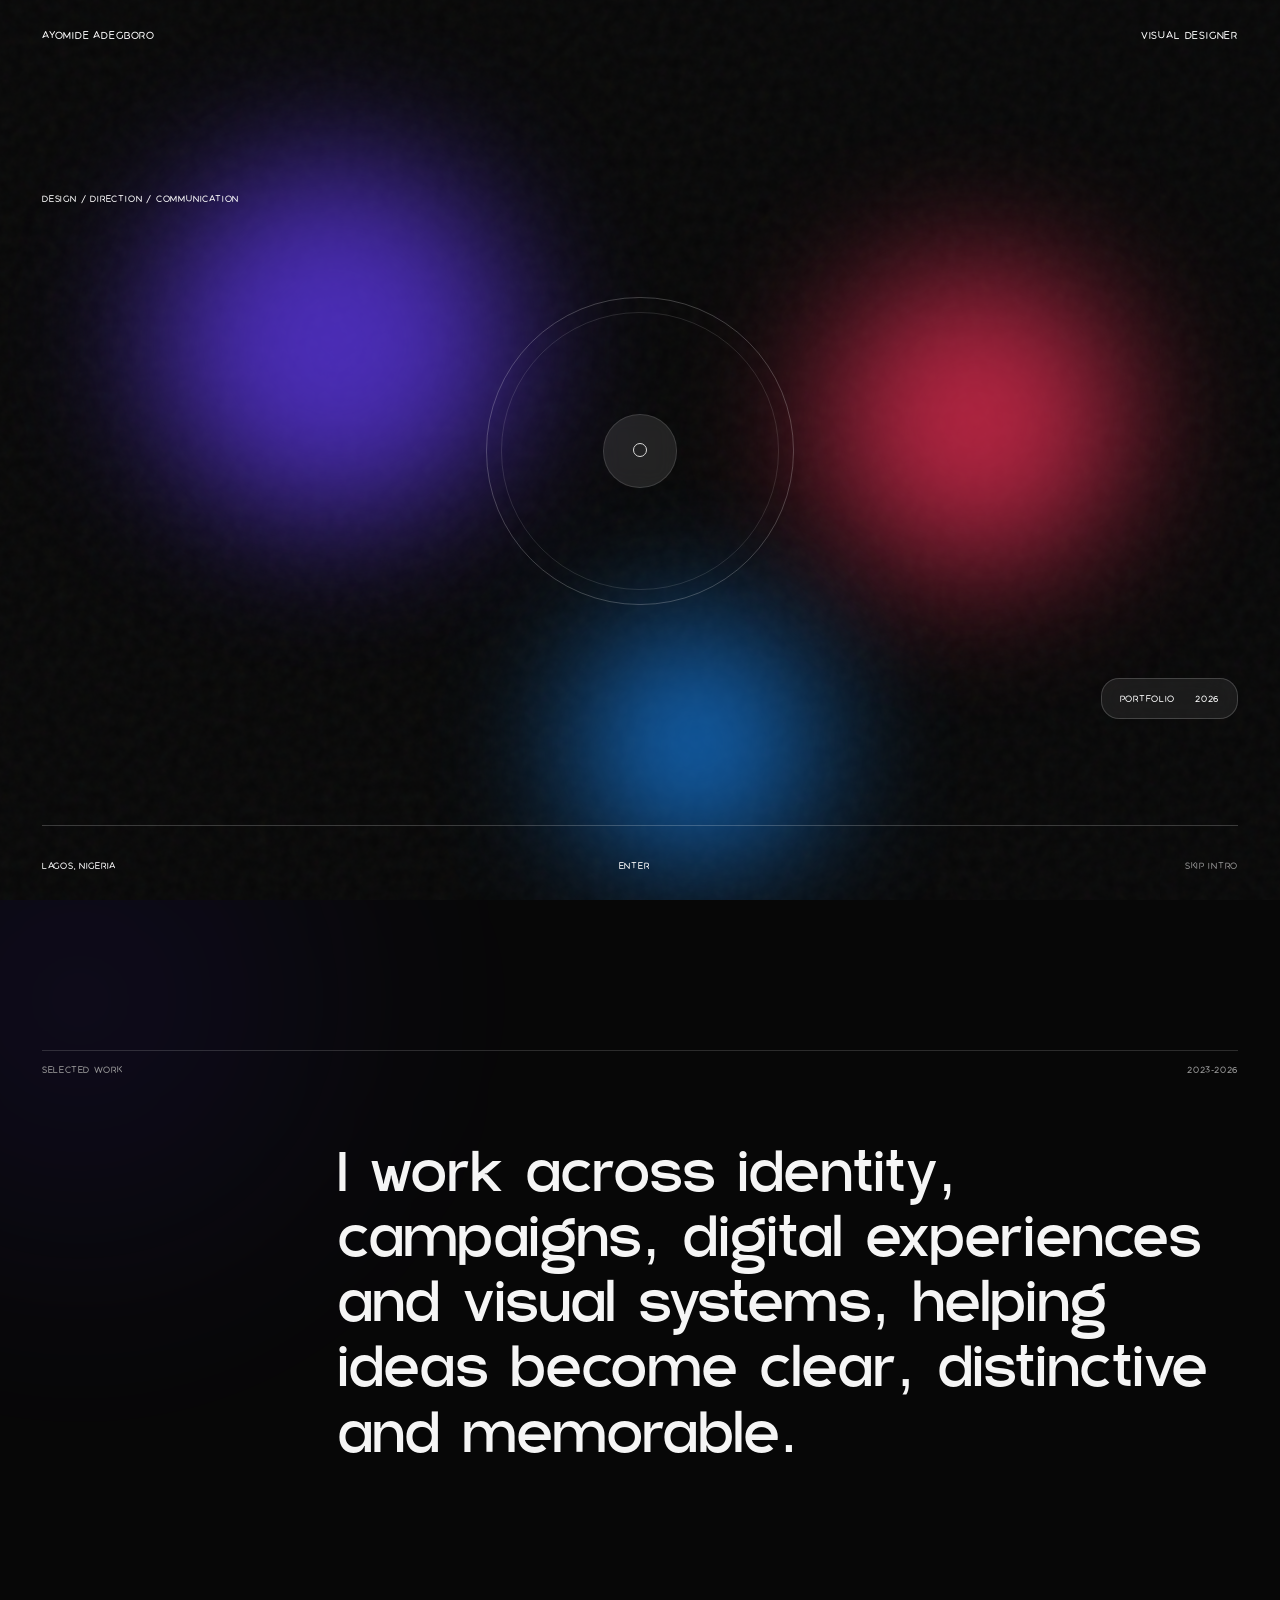
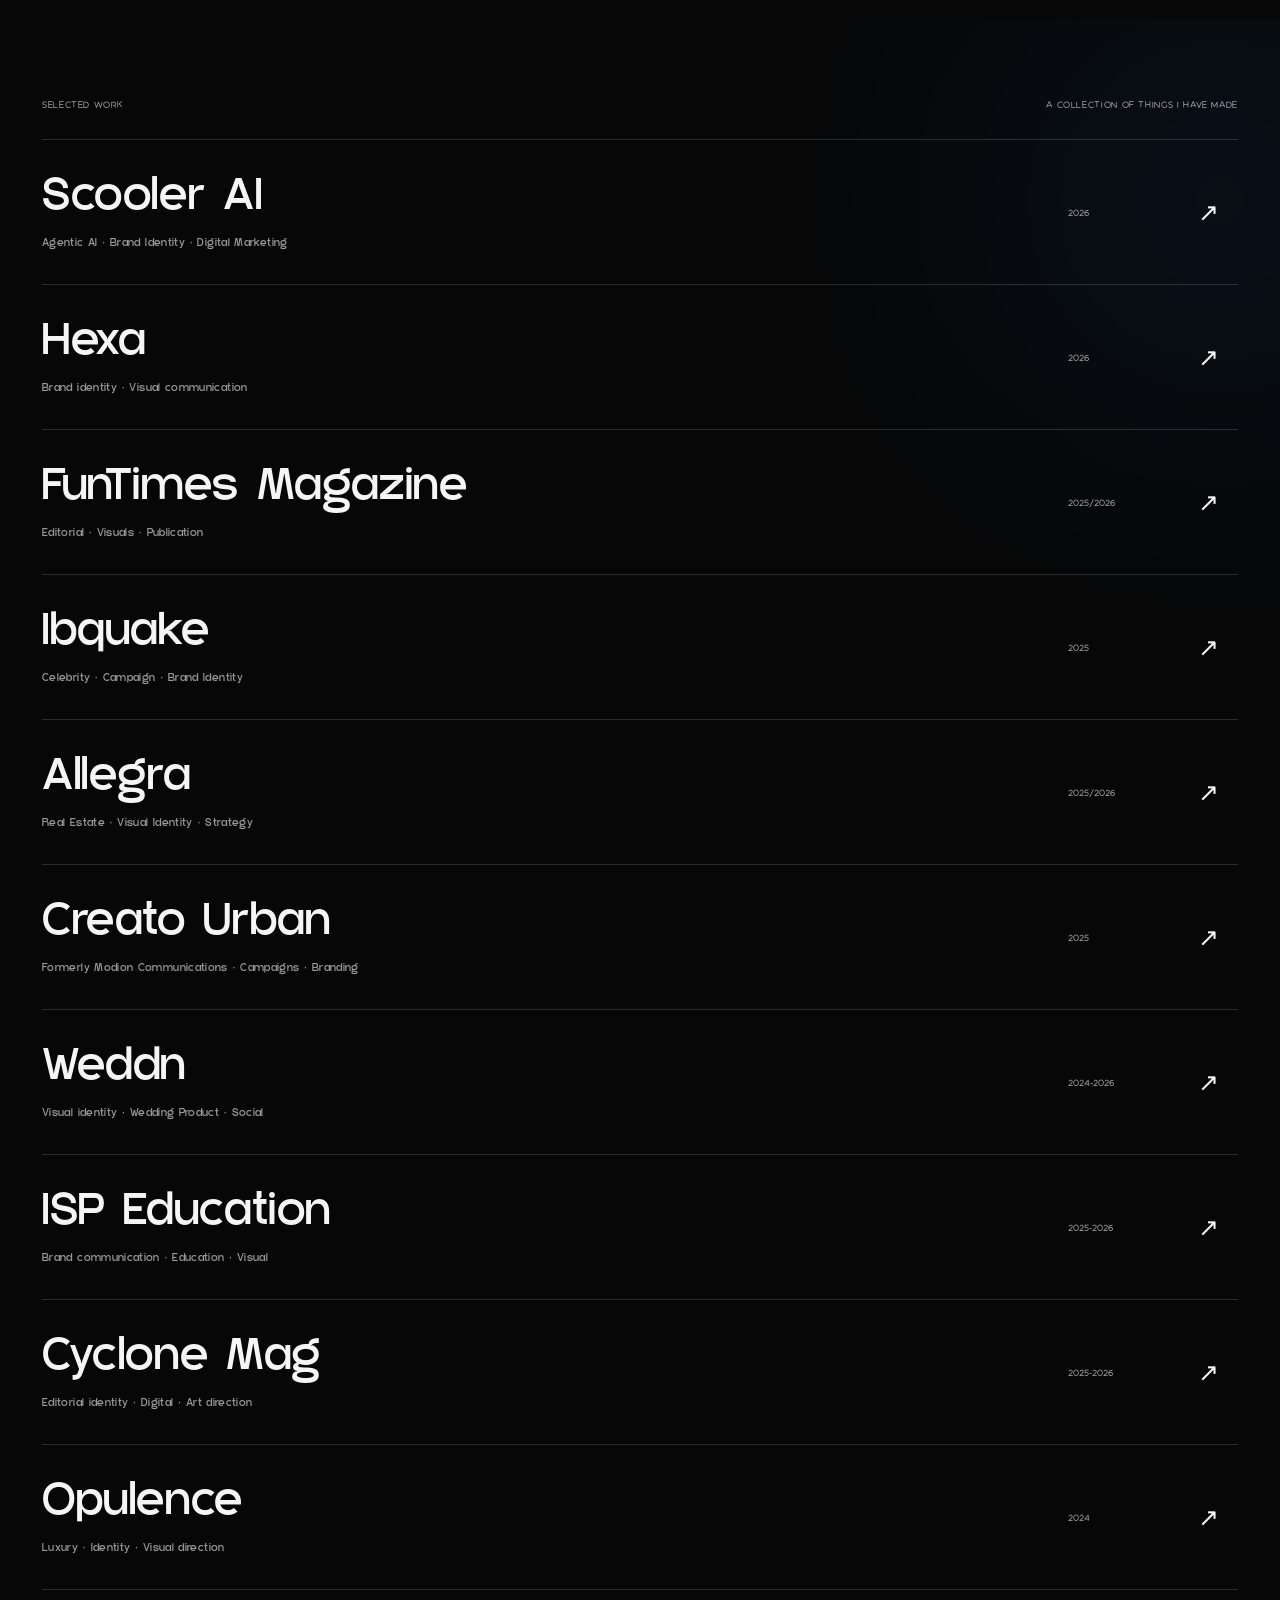
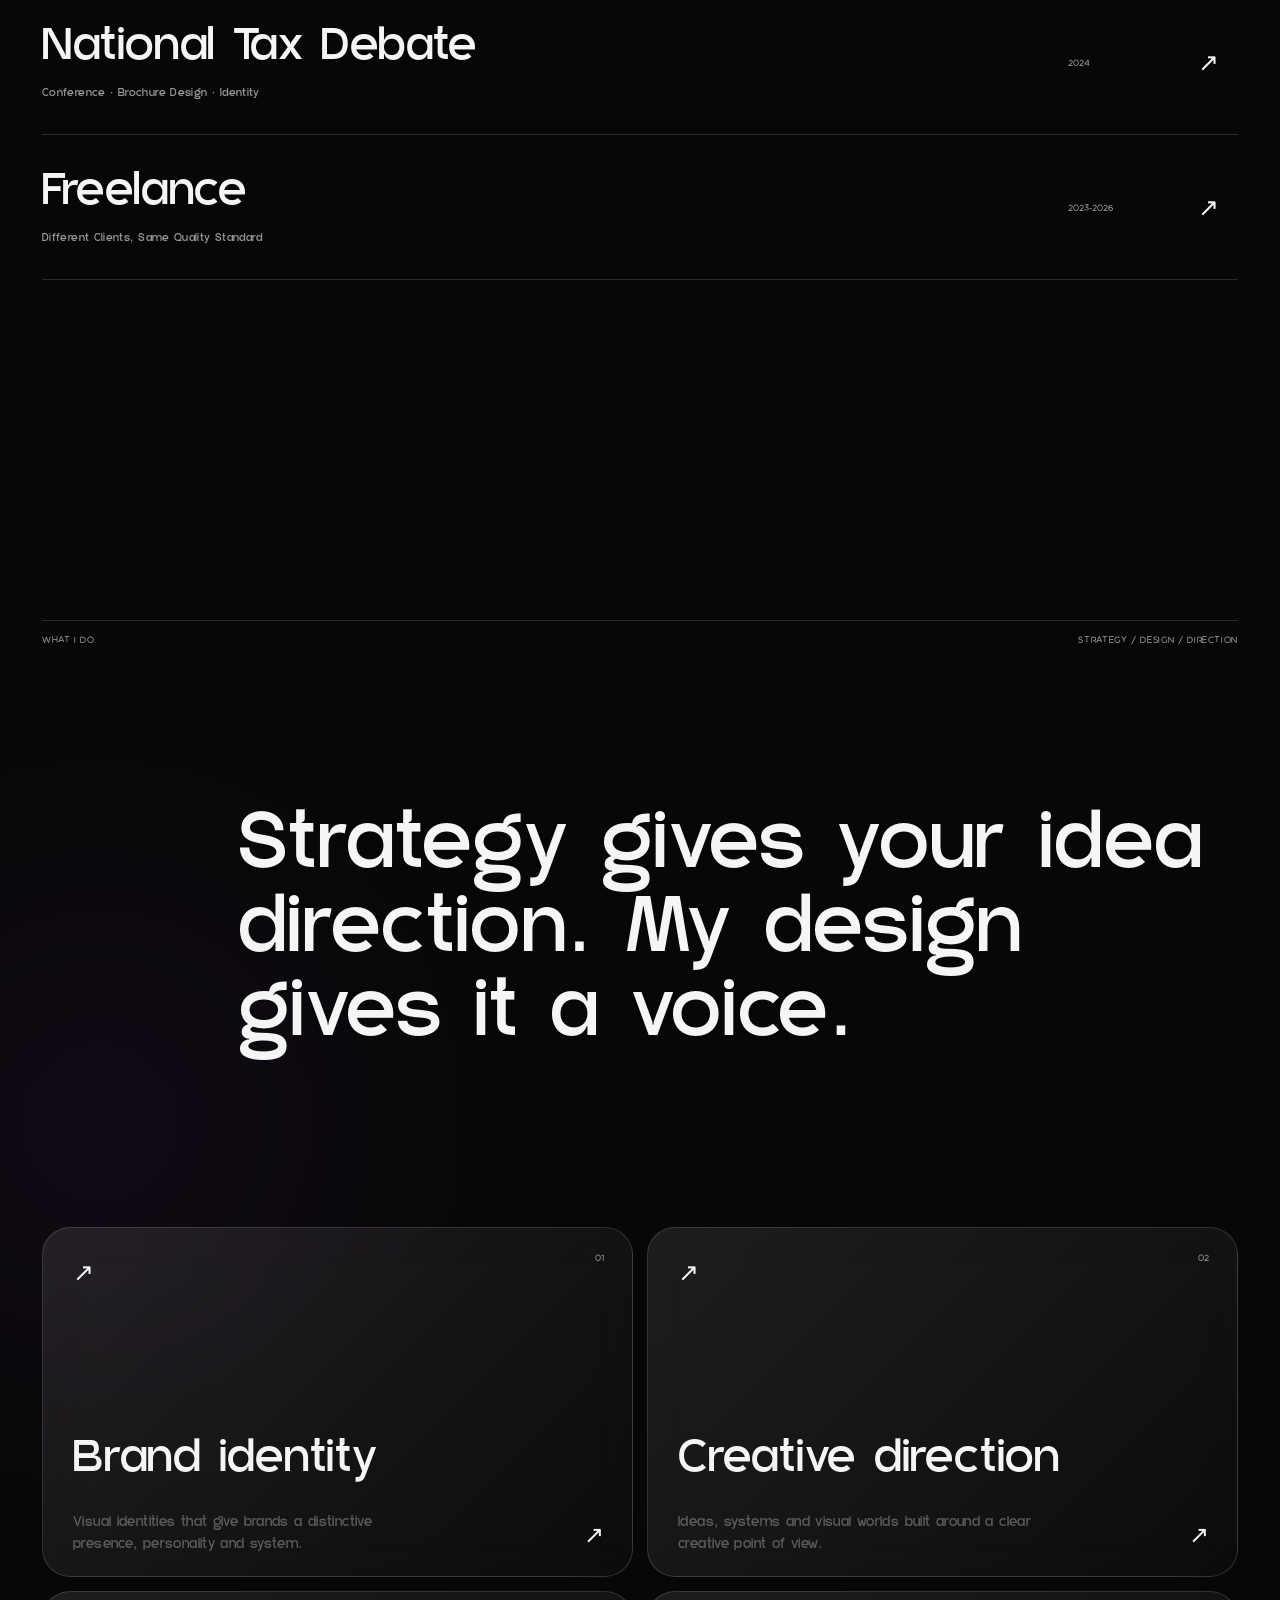
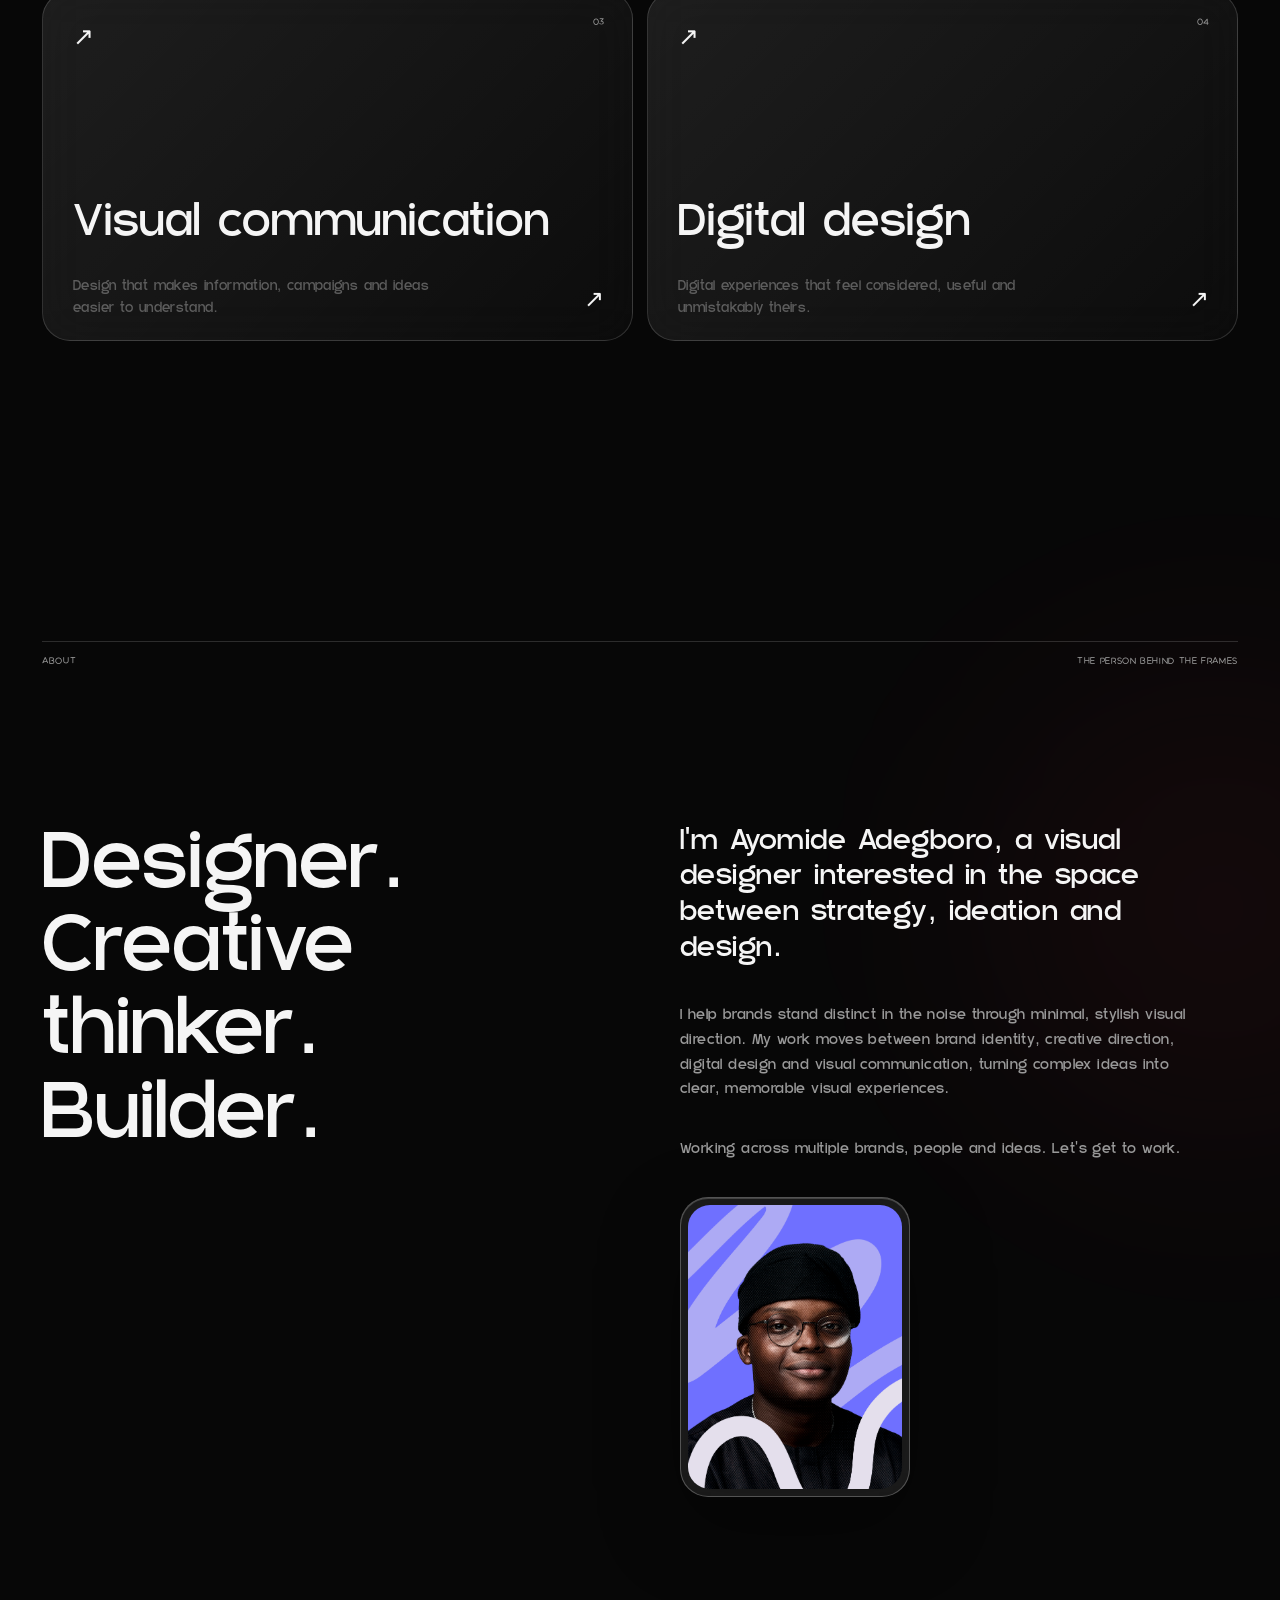
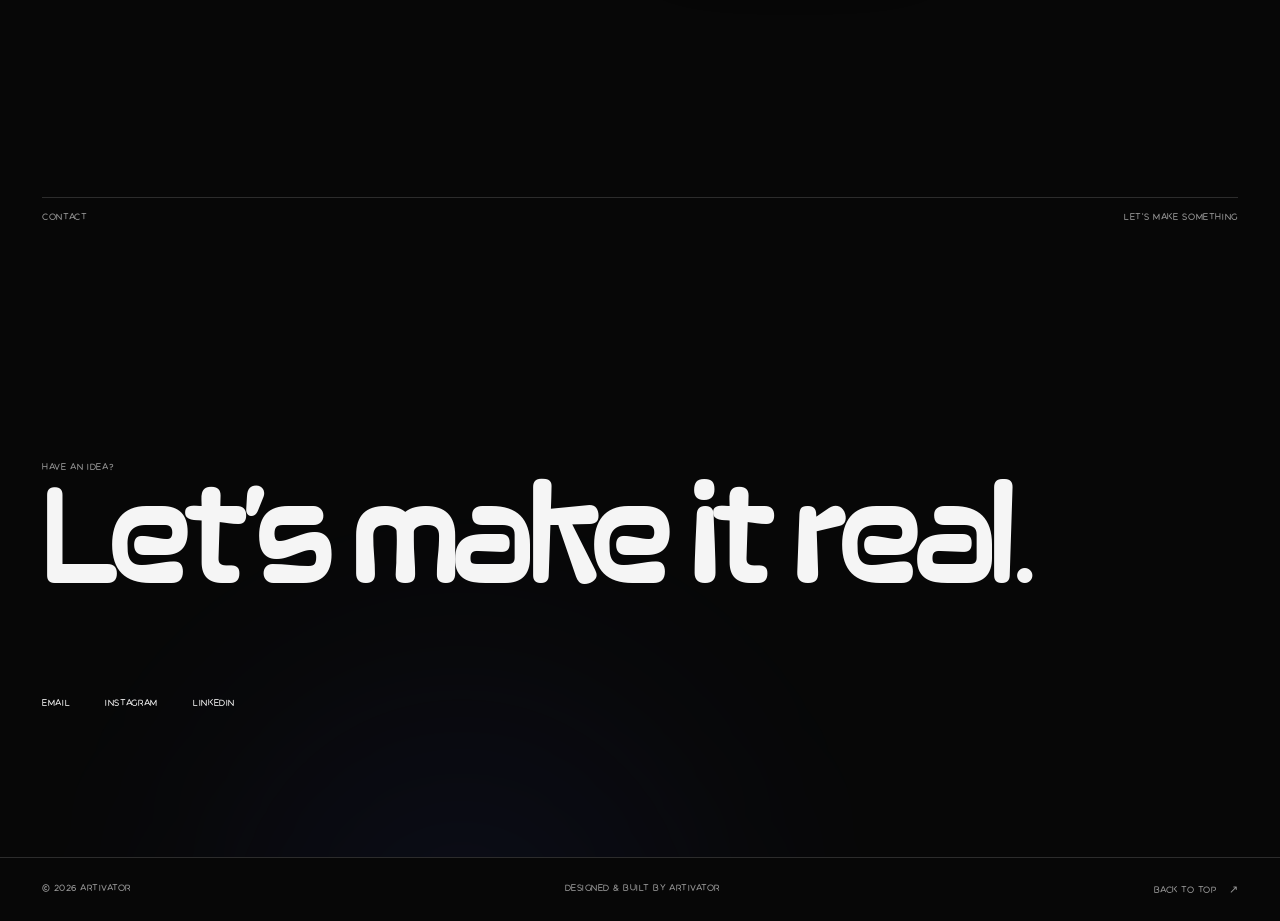
==== index.html @ 09dfe4c3 "Update index.html" ====
<!DOCTYPE html>
<html lang="en">
<head>
  <meta charset="UTF-8">
  <meta name="viewport" content="width=device-width, initial-scale=1.0">

  <meta
    name="description"
    content="Ayomide Adegboro is a visual designer working across brand identity, creative direction and visual communication."
  >

  <title>Ayomide Adegboro | Visual Designer</title>

  <link rel="preload" href="Rugis.ttf?v=9" as="font" type="font/ttf" crossorigin>
  <link rel="preload" href="Aquatico-Regular.otf?v=3" as="font" type="font/otf" crossorigin>
  <link rel="preload" href="Quera.otf?v=2" as="font" type="font/otf" crossorigin>

  <link rel="stylesheet" href="style.css?v=11">
</head>

<body class="intro-active">

  <!-- INTRO -->

  <div class="intro" id="intro">

    <div class="intro-noise"></div>

    <div class="intro-orb orb-one"></div>
    <div class="intro-orb orb-two"></div>
    <div class="intro-orb orb-three"></div>

    <div class="intro-top">
      <span>AYOMIDE ADEGBORO</span>
      <span>VISUAL DESIGNER</span>
    </div>

    <div class="intro-stage">

      <div class="intro-kicker">
        <span>DESIGN / DIRECTION / COMMUNICATION</span>
      </div>

      <div class="intro-statement statement-one">
        <span>Ideas</span>
      </div>

      <div class="intro-statement statement-two">
        <span>become</span>
      </div>

      <div class="intro-statement statement-three">
        <span>visual.</span>
      </div>

      <div class="intro-ring"></div>

      <div class="intro-glass">
        <span>PORTFOLIO</span>
        <span>2026</span>
      </div>

    </div>

    <div class="intro-bottom">

      <div class="intro-location">
        LAGOS, NIGERIA
      </div>

      <button class="intro-enter" id="enterPortfolio">
        <span>Enter</span>
        <span class="css-arrow css-arrow-diagonal"></span>
      </button>

      <button class="intro-skip" id="skipIntro">
        Skip intro
      </button>

    </div>

    <div class="intro-progress"></div>

  </div>


  <!-- CURSOR -->

  <div class="cursor">
    <span>VIEW</span>
  </div>


  <!-- SCROLL PROGRESS -->

  <div class="scroll-progress"></div>


  <!-- HEADER -->

  <header class="site-header">

    <a href="#top" class="brand">

      <span class="portrait-frame">

        <img
          src="portrait.png?v=9"
          alt="Ayomide Adegboro"
          onerror="this.style.display='none'; this.parentElement.classList.add('portrait-fallback');"
        >

        <span class="portrait-initials">AA</span>

      </span>

      <span class="brand-name">
        Ayomide Adegboro
      </span>

    </a>


    <nav class="main-nav">

      <a href="#work" data-section="work">
        Work
      </a>

      <a href="#about" data-section="about">
        About
      </a>

      <a href="#contact" data-section="contact">
        Connect
      </a>

    </nav>


    <button
      class="theme-toggle"
      aria-label="Toggle colour mode"
      type="button"
    >
      <span class="theme-icon">◌</span>
    </button>

  </header>


  <main id="top">


    <!-- HERO -->

    <section class="hero">

      <div class="hero-image"></div>

      <div class="hero-colour"></div>

      <div class="hero-overlay"></div>

      <div class="hero-glass glass-pill">
        <span>VISUAL DESIGNER</span>
        <span>NIGERIA</span>
      </div>


      <div class="hero-content">

        <div class="hero-title">

          <span class="outline-text">
            Hi, I'm Artivator
          </span>

          <span class="solid-text">
            Hi, I'm Artivator
          </span>

        </div>


        <div class="hero-bottom">

          <p class="hero-description">
            I design brands, their experiences and the visual worlds they inhabit.
          </p>

          <a href="#work" class="scroll-link">

            <span>
              Scroll to explore
            </span>

            <span class="scroll-arrow"></span>

          </a>

        </div>

      </div>


      <div class="hero-corner">
        <span>SELECTED WORK</span>
        <span>2023-2026</span>
      </div>

    </section>


    <!-- INTRODUCTION -->

    <section class="intro-section">

      <div class="section-label">

        <span>
          Selected work
        </span>

        <span>
          2023-2026
        </span>

      </div>


      <div class="intro-copy reveal">

        <p>
          I work across identity, campaigns, digital experiences and visual systems,
          helping ideas become clear, distinctive and memorable.
        </p>

      </div>

    </section>


    <!-- WORK -->

    <section class="work-section" id="work">

      <div class="work-heading reveal">

        <span>
          Selected work
        </span>

        <span>
          A collection of things I have made
        </span>

      </div>


      <div class="projects">


        <a href="#" class="project reveal" data-project="scooler">

          <div class="project-main">
            <h2>Scooler AI</h2>

            <p>
              Agentic AI · Brand Identity · Digital Marketing
            </p>
          </div>

          <div class="project-year">
            2026
          </div>

          <div class="project-arrow" aria-hidden="true"></div>

          <div class="project-preview">
            <div class="preview-inner">
              <span>Scooler</span>
              <small>AI · Education</small>
            </div>
          </div>

        </a>


        <a href="#" class="project reveal" data-project="hexa">

          <div class="project-main">
            <h2>Hexa</h2>

            <p>
              Brand identity · Visual communication
            </p>
          </div>

          <div class="project-year">
            2026
          </div>

          <div class="project-arrow" aria-hidden="true"></div>

          <div class="project-preview">
            <div class="preview-inner">
              <span>Hexa</span>
              <small>Identity system</small>
            </div>
          </div>

        </a>


        <a href="#" class="project reveal" data-project="funtimes">

          <div class="project-main">
            <h2>FunTimes Magazine</h2>

            <p>
              Editorial · Visuals · Publication
            </p>
          </div>

          <div class="project-year">
            2025/2026
          </div>

          <div class="project-arrow" aria-hidden="true"></div>

          <div class="project-preview">
            <div class="preview-inner">
              <span>FunTimes</span>
              <small>Editorial</small>
            </div>
          </div>

        </a>


        <a href="#" class="project reveal" data-project="ibquake">

          <div class="project-main">
            <h2>Ibquake</h2>

            <p>
              Celebrity · Campaign · Brand Identity
            </p>
          </div>

          <div class="project-year">
            2025
          </div>

          <div class="project-arrow" aria-hidden="true"></div>

          <div class="project-preview">
            <div class="preview-inner">
              <span>Ibquake</span>
              <small>Campaign</small>
            </div>
          </div>

        </a>


        <a href="#" class="project reveal" data-project="allegra">

          <div class="project-main">
            <h2>Allegra</h2>

            <p>
              Real Estate · Visual Identity · Strategy
            </p>
          </div>

          <div class="project-year">
            2025/2026
          </div>

          <div class="project-arrow" aria-hidden="true"></div>

          <div class="project-preview">
            <div class="preview-inner">
              <span>Allegra</span>
              <small>REAL ESTATE</small>
            </div>
          </div>

        </a>


        <a href="#" class="project reveal" data-project="modion">

          <div class="project-main">
            <h2>Creato Urban</h2>

            <p>
              Formerly Modion Communications · Campaigns · Branding
            </p>
          </div>

          <div class="project-year">
            2025
          </div>

          <div class="project-arrow" aria-hidden="true"></div>

          <div class="project-preview">
            <div class="preview-inner">
              <span>Creato</span>
              <small>Urban (Formerly Modion Communications)</small>
            </div>
          </div>

        </a>


        <a href="#" class="project reveal" data-project="weddn">

          <div class="project-main">
            <h2>Weddn</h2>

            <p>
              Visual identity · Wedding Product · Social
            </p>
          </div>

          <div class="project-year">
            2024-2026
          </div>

          <div class="project-arrow" aria-hidden="true"></div>

          <div class="project-preview">
            <div class="preview-inner">
              <span>Weddn</span>
              <small>Digital wedding experience</small>
            </div>
          </div>

        </a>


        <a href="#" class="project reveal" data-project="isp">

          <div class="project-main">
            <h2>ISP Education</h2>

            <p>
              Brand communication · Education · Visual
            </p>
          </div>

          <div class="project-year">
            2025-2026
          </div>

          <div class="project-arrow" aria-hidden="true"></div>

          <div class="project-preview">
            <div class="preview-inner">
              <span>ISP</span>
              <small>Education</small>
            </div>
          </div>

        </a>


        <a href="#" class="project reveal" data-project="cyclone">

          <div class="project-main">
            <h2>Cyclone Mag</h2>

            <p>
              Editorial identity · Digital · Art direction
            </p>
          </div>

          <div class="project-year">
            2025-2026
          </div>

          <div class="project-arrow" aria-hidden="true"></div>

          <div class="project-preview">
            <div class="preview-inner">
              <span>Cyclone</span>
              <small>Media House</small>
            </div>
          </div>

        </a>


        <a href="#" class="project reveal" data-project="opulence">

          <div class="project-main">
            <h2>Opulence</h2>

            <p>
              Luxury · Identity · Visual direction
            </p>
          </div>

          <div class="project-year">
            2024
          </div>

          <div class="project-arrow" aria-hidden="true"></div>

          <div class="project-preview">
            <div class="preview-inner">
              <span>Opulence</span>
              <small>Luxury</small>
            </div>
          </div>

        </a>


        <a href="#" class="project reveal" data-project="tax">

          <div class="project-main">
            <h2>National Tax Debate</h2>

            <p>
              Conference · Brochure Design · Identity
            </p>
          </div>

          <div class="project-year">
            2024
          </div>

          <div class="project-arrow" aria-hidden="true"></div>

          <div class="project-preview">
            <div class="preview-inner">
              <span>TTC NTD</span>
              <small>National Tax Debate</small>
            </div>
          </div>

        </a>


        <a href="#" class="project reveal" data-project="mcsa">

          <div class="project-main">
            <h2>Freelance</h2>

            <p>
              Different Clients, Same Quality Standard
            </p>
          </div>

          <div class="project-year">
            2023-2026
          </div>

          <div class="project-arrow" aria-hidden="true"></div>

          <div class="project-preview">
            <div class="preview-inner">
              <span>Freelance</span>
              <small>Consultation</small>
            </div>
          </div>

        </a>

      </div>

    </section>


    <!-- SERVICES -->

    <section class="statement-section">

      <div class="section-label">

        <span>
          What I do
        </span>

        <span>
          Strategy / Design / Direction
        </span>

      </div>


      <div class="statement reveal">

        <p>
          Strategy gives your idea direction. My design gives it a voice.
        </p>

      </div>


      <div class="services">


        <div class="service-card reveal">

          <div class="service-number">
            01
          </div>

          <div class="service-glow"></div>

          <div class="service-content">

            <span class="service-icon">✳</span>

            <h3>
              Brand identity
            </h3>

            <p>
              Visual identities that give brands a distinctive presence,
              personality and system.
            </p>

          </div>

          <div class="service-arrow" aria-hidden="true"></div>

        </div>


        <div class="service-card reveal">

          <div class="service-number">
            02
          </div>

          <div class="service-glow"></div>

          <div class="service-content">

            <span class="service-icon">✦</span>

            <h3>
              Creative direction
            </h3>

            <p>
              Ideas, systems and visual worlds built around a clear
              creative point of view.
            </p>

          </div>

          <div class="service-arrow" aria-hidden="true"></div>

        </div>


        <div class="service-card reveal">

          <div class="service-number">
            03
          </div>

          <div class="service-glow"></div>

          <div class="service-content">

            <span class="service-icon">◌</span>

            <h3>
              Visual communication
            </h3>

            <p>
              Design that makes information, campaigns and ideas
              easier to understand.
            </p>

          </div>

          <div class="service-arrow" aria-hidden="true"></div>

        </div>


        <div class="service-card reveal">

          <div class="service-number">
            04
          </div>

          <div class="service-glow"></div>

          <div class="service-content">

            <span class="service-icon service-icon-arrow" aria-hidden="true"></span>

            <h3>
              Digital design
            </h3>

            <p>
              Digital experiences that feel considered, useful and
              unmistakably theirs.
            </p>

          </div>

          <div class="service-arrow" aria-hidden="true"></div>

        </div>

      </div>

    </section>


    <!-- ABOUT -->

    <section class="about-section" id="about">

      <div class="section-label">

        <span>
          About
        </span>

        <span>
          The person behind the frames
        </span>

      </div>


      <div class="about-layout">

        <div class="about-title reveal">

          <h2>
            Designer.<br>
            Creative thinker.<br>
            Builder.
          </h2>

        </div>


        <div class="about-copy reveal">

          <p class="large-copy">
            I'm Ayomide Adegboro, a visual designer interested in the space
            between strategy, ideation and design.
          </p>

          <p>
            I help brands stand distinct in the noise through minimal, stylish
            visual direction. My work moves between brand identity, creative
            direction, digital design and visual communication, turning complex
            ideas into clear, memorable visual experiences.
          </p>

          <p>
            Working across multiple brands, people and ideas. Let's get to work.
          </p>


          <!-- PROFILE CARD -->

          <div class="about-photo-card">

            <img
              src="portrait.png?v=10"
              alt="Ayomide Adegboro"
            >

          </div>

        </div>

      </div>

    </section>


    <!-- CONTACT -->

    <section class="contact-section" id="contact">

      <div class="section-label">

        <span>
          Contact
        </span>

        <span>
          Let's make something
        </span>

      </div>


      <div class="contact-content reveal">

        <p>
          Have an idea?
        </p>

        <a
          href="mailto:hello@ayomideadegboro.com"
          class="contact-email"
        >
          Let's make it real.
        </a>


        <div class="contact-meta">

          <a href="mailto:ayomideadegboro116@gmail.com">
            EMAIL
          </a>

          <a
            href="https://www.instagram.com/artivator_/"
            target="_blank"
            rel="noopener noreferrer"
          >
            INSTAGRAM
          </a>

          <a
            href="https://www.linkedin.com/in/ayomide-adegboro-35426b227/"
            target="_blank"
            rel="noopener noreferrer"
          >
            LINKEDIN
          </a>

        </div>

      </div>

    </section>

  </main>


  <footer class="site-footer">

    <span>
      © 2026 Artivator
    </span>

    <span>
      Designed & built by ARTIVATOR
    </span>

    <a href="#top">
      Back to top
    </a>

  </footer>


  <script src="script.js?v=11"></script>

</body>
</html>
---- style.css ----
@font-face {
  font-family: "Rugis";
  src: url("./Rugis.ttf?v=9") format("truetype");
  font-display: swap;
}

@font-face {
  font-family: "Aquatico";
  src: url("./Aquatico-Regular.otf?v=3") format("opentype");
  font-display: swap;
}

@font-face {
  font-family: "Quera";
  src: url("./Quera.otf?v=2") format("opentype");
  font-display: swap;
}


:root {
  --bg: #070707;
  --text: #f5f5f5;
  --muted: #999999;
  --line: rgba(255,255,255,0.15);
  --soft-line: rgba(255,255,255,0.08);
  --glass: rgba(255,255,255,0.065);
  --glass-strong: rgba(255,255,255,0.105);
  --glass-border: rgba(255,255,255,0.15);
  --card-bg: rgba(255,255,255,0.055);
  --header-bg: rgba(7,7,7,0.55);
}


body.light {
  --bg: #eeeeec;
  --text: #111111;
  --muted: #686868;
  --line: rgba(0,0,0,0.15);
  --soft-line: rgba(0,0,0,0.08);
  --glass: rgba(255,255,255,0.48);
  --glass-strong: rgba(255,255,255,0.65);
  --glass-border: rgba(0,0,0,0.12);
  --card-bg: rgba(255,255,255,0.42);
  --header-bg: rgba(238,238,236,0.62);
}


* {
  margin: 0;
  padding: 0;
  box-sizing: border-box;
}


html {
  scroll-behavior: smooth;
}


body {
  background: var(--bg);
  color: var(--text);
  font-family: "Quera", Arial, sans-serif;
  overflow-x: hidden;
  cursor: none;
  transition:
    background 0.55s ease,
    color 0.55s ease;
}


body.intro-active {
  overflow: hidden;
}


a {
  color: inherit;
  text-decoration: none;
}


button {
  font: inherit;
}


::selection {
  background: var(--text);
  color: var(--bg);
}


/* INTRO */

.intro {
  position: fixed;
  inset: 0;
  z-index: 10000;
  background: #070707;
  color: white;
  overflow: hidden;
  display: flex;
  flex-direction: column;
  justify-content: space-between;
  padding: 30px 42px;
  transition:
    opacity 1.2s cubic-bezier(.77,0,.175,1),
    visibility 1.2s;
}


.intro.exit {
  opacity: 0;
  visibility: hidden;
  pointer-events: none;
}


.intro-noise {
  position: absolute;
  inset: -50%;
  opacity: 0.055;
  pointer-events: none;
  background-image:
    url("data:image/svg+xml,%3Csvg viewBox='0 0 180 180' xmlns='http://www.w3.org/2000/svg'%3E%3Cfilter id='n'%3E%3CfeTurbulence type='fractalNoise' baseFrequency='.9' numOctaves='4' stitchTiles='stitch'/%3E%3C/filter%3E%3Crect width='100%25' height='100%25' filter='url(%23n)' opacity='.8'/%3E%3C/svg%3E");
  animation: noiseMove .25s steps(2) infinite;
}


.intro-orb {
  position: absolute;
  border-radius: 50%;
  filter: blur(70px);
  opacity: .7;
  pointer-events: none;
}


.orb-one {
  width: 360px;
  height: 360px;
  background: #663cff;
  left: 12%;
  top: 18%;
  animation: orbOne 7s ease-in-out infinite alternate;
}


.orb-two {
  width: 300px;
  height: 300px;
  background: #ff315b;
  right: 12%;
  top: 30%;
  animation: orbTwo 8s ease-in-out infinite alternate;
}


.orb-three {
  width: 240px;
  height: 240px;
  background: #168cff;
  left: 45%;
  bottom: 4%;
  animation: orbThree 6s ease-in-out infinite alternate;
}


.intro-top {
  position: relative;
  z-index: 3;
  display: flex;
  justify-content: space-between;
  font-family: "Aquatico", Arial, sans-serif;
  font-size: 9px;
  letter-spacing: .09em;
  text-transform: uppercase;
  opacity: 0;
  animation: fadeIn .8s ease .2s forwards;
}


.intro-stage {
  position: relative;
  z-index: 2;
  height: 62vh;
  display: flex;
  align-items: center;
  justify-content: center;
}


.intro-kicker {
  position: absolute;
  top: 4%;
  left: 0;
  font-family: "Aquatico", Arial, sans-serif;
  font-size: 8px;
  letter-spacing: .1em;
  opacity: 0;
  animation: fadeIn .8s ease .7s forwards;
}


.intro-statement {
  position: absolute;
  width: 100%;
  text-align: center;
  font-family: "Rugis", Arial, sans-serif;
  font-size: clamp(100px, 17vw, 250px);
  line-height: .7;
  letter-spacing: -.065em;
  opacity: 0;
}


.statement-one {
  animation: statementOne 4.8s cubic-bezier(.77,0,.175,1) .8s both;
}


.statement-two {
  animation: statementTwo 4.8s cubic-bezier(.77,0,.175,1) 1.8s both;
}


.statement-three {
  animation: statementThree 4.8s cubic-bezier(.77,0,.175,1) 2.8s both;
}


.intro-ring {
  position: absolute;
  width: clamp(180px, 24vw, 350px);
  aspect-ratio: 1;
  border: 1px solid rgba(255,255,255,.22);
  border-radius: 50%;
  animation: ringSpin 8s linear infinite;
}


.intro-ring::before,
.intro-ring::after {
  content: "";
  position: absolute;
  inset: 14px;
  border: 1px solid rgba(255,255,255,.12);
  border-radius: 50%;
}


.intro-ring::after {
  inset: 38%;
  background: rgba(255,255,255,.1);
  backdrop-filter: blur(10px);
}


.intro-glass {
  position: absolute;
  right: 0;
  bottom: 2%;
  padding: 15px 18px;
  border: 1px solid rgba(255,255,255,.18);
  border-radius: 18px;
  background: rgba(255,255,255,.07);
  backdrop-filter: blur(18px);
  -webkit-backdrop-filter: blur(18px);
  display: flex;
  gap: 20px;
  font-family: "Aquatico", Arial, sans-serif;
  font-size: 8px;
  letter-spacing: .09em;
}


.intro-bottom {
  position: relative;
  z-index: 4;
  display: grid;
  grid-template-columns: 1fr auto 1fr;
  align-items: end;
  opacity: 0;
  animation: fadeIn .8s ease 1.1s forwards;
}


.intro-location,
.intro-skip,
.intro-enter {
  font-family: "Aquatico", Arial, sans-serif;
  font-size: 8px;
  text-transform: uppercase;
  letter-spacing: .09em;
}


.intro-enter,
.intro-skip {
  border: 0;
  background: transparent;
  color: white;
  cursor: none;
}


.intro-enter {
  display: flex;
  align-items: center;
  gap: 12px;
}


.intro-enter span:last-child {
  font-family: Arial, sans-serif;
  font-size: 17px;
  transition: transform .35s ease;
}


.intro-enter:hover span:last-child {
  transform: translate(5px,-5px);
}


.intro-skip {
  justify-self: end;
  color: rgba(255,255,255,.55);
  transition: color .3s ease;
}


.intro-skip:hover {
  color: white;
}


.intro-progress {
  position: absolute;
  left: 42px;
  right: 42px;
  bottom: 74px;
  height: 1px;
  background: rgba(255,255,255,.2);
  transform-origin: left;
  animation: progress 5.8s linear forwards;
}


@keyframes fadeIn {
  from {
    opacity: 0;
  }

  to {
    opacity: 1;
  }
}


@keyframes statementOne {
  0% {
    opacity: 0;
    transform: translateY(70px) scale(.92);
  }

  12%,25% {
    opacity: 1;
    transform: translateY(0) scale(1);
  }

  38%,100% {
    opacity: 0;
    transform: translateY(-70px) scale(1.08);
  }
}


@keyframes statementTwo {
  0%,18% {
    opacity: 0;
    transform: translateY(70px) scale(.92);
  }

  30%,43% {
    opacity: 1;
    transform: translateY(0) scale(1);
  }

  56%,100% {
    opacity: 0;
    transform: translateY(-70px) scale(1.08);
  }
}


@keyframes statementThree {
  0%,36% {
    opacity: 0;
    transform: translateY(70px) scale(.92);
  }

  48%,64% {
    opacity: 1;
    transform: translateY(0) scale(1);
  }

  76%,100% {
    opacity: 0;
    transform: translateY(-70px) scale(1.08);
  }
}


@keyframes progress {
  from {
    transform: scaleX(0);
  }

  to {
    transform: scaleX(1);
  }
}


@keyframes ringSpin {
  from {
    transform: rotate(0deg);
  }

  to {
    transform: rotate(360deg);
  }
}


@keyframes orbOne {
  from {
    transform: translate(-30px,-20px) scale(.9);
  }

  to {
    transform: translate(100px,80px) scale(1.25);
  }
}


@keyframes orbTwo {
  from {
    transform: translate(30px,30px) scale(1);
  }

  to {
    transform: translate(-100px,-70px) scale(.8);
  }
}


@keyframes orbThree {
  from {
    transform: translate(-60px,20px);
  }

  to {
    transform: translate(80px,-80px);
  }
}


@keyframes noiseMove {
  0% {
    transform: translate(0,0);
  }

  25% {
    transform: translate(3%,-2%);
  }

  50% {
    transform: translate(-2%,3%);
  }

  75% {
    transform: translate(2%,2%);
  }

  100% {
    transform: translate(-3%,-2%);
  }
}


/* CURSOR */

.cursor {
  width: 14px;
  height: 14px;
  border: 1px solid white;
  border-radius: 50%;
  position: fixed;
  top: 0;
  left: 0;
  z-index: 11000;
  pointer-events: none;
  transform: translate(-50%,-50%);
  mix-blend-mode: difference;
  transition:
    width .35s ease,
    height .35s ease,
    background .35s ease;
}


.cursor span {
  position: absolute;
  inset: 0;
  display: flex;
  align-items: center;
  justify-content: center;
  font-size: 8px;
  opacity: 0;
}


.cursor.active {
  width: 70px;
  height: 70px;
  background: white;
  color: black;
  mix-blend-mode: normal;
}


.cursor.active span {
  opacity: 1;
}


/* SCROLL */

.scroll-progress {
  position: fixed;
  top: 0;
  left: 0;
  width: 0;
  height: 2px;
  background: var(--text);
  z-index: 9998;
}


/* HEADER */

.site-header {
  position: fixed;
  top: 0;
  left: 0;
  width: 100%;
  height: 108px;
  padding: 25px 42px;
  display: flex;
  align-items: center;
  justify-content: space-between;
  z-index: 500;
  transition:
    height .4s ease,
    padding .4s ease,
    background .4s ease,
    color .4s ease;
}


.site-header.scrolled {
  height: 78px;
  padding: 17px 42px;
  background: var(--header-bg);
  backdrop-filter: blur(20px);
  -webkit-backdrop-filter: blur(20px);
  border-bottom: 1px solid var(--soft-line);
}


.brand {
  display: flex;
  align-items: center;
  gap: 14px;
}


.portrait-frame {
  width: 43px;
  height: 43px;
  border-radius: 13px;
  overflow: hidden;
  background: #171717;
  border: 1px solid rgba(255,255,255,.2);
  display: flex;
  align-items: center;
  justify-content: center;
}


.portrait-frame img {
  width: 100%;
  height: 100%;
  object-fit: cover;
}


.portrait-initials {
  display: none;
  font-size: 10px;
}


.portrait-fallback .portrait-initials {
  display: block;
}


.brand-name,
.main-nav a,
.theme-toggle {
  font-family: "Aquatico", Arial, sans-serif;
}


.brand-name {
  font-size: 10px;
  letter-spacing: .07em;
  text-transform: uppercase;
}


.main-nav {
  display: flex;
  gap: 42px;
  margin-left: auto;
  margin-right: 45px;
}


.main-nav a {
  font-size: 9px;
  letter-spacing: .08em;
  text-transform: uppercase;
  position: relative;
}


.main-nav a::after {
  content: "";
  position: absolute;
  left: 0;
  bottom: -5px;
  width: 0;
  height: 1px;
  background: currentColor;
  transition: width .3s ease;
}


.main-nav a:hover::after,
.main-nav a.active::after {
  width: 100%;
}


.theme-toggle {
  width: 43px;
  height: 43px;
  border-radius: 50%;
  background: var(--glass);
  border: 1px solid var(--glass-border);
  color: var(--text);
  cursor: none;
  backdrop-filter: blur(12px);
  -webkit-backdrop-filter: blur(12px);
  transition:
    transform .3s ease,
    background .4s ease,
    border-color .4s ease;
}


.theme-toggle:hover {
  transform: rotate(30deg);
}


/* HERO */

.hero {
  min-height: 100svh;
  position: relative;
  overflow: hidden;
  display: flex;
  align-items: center;
  justify-content: center;
}


.hero-image {
  position: absolute;
  inset: -5%;
  background: url("./hero.jpg?v=9") center / cover no-repeat;
  filter: blur(5px);
  transform: scale(1.07);
}


.hero-colour {
  position: absolute;
  inset: 0;
  background:
    radial-gradient(
      circle at 25% 40%,
      rgba(96,48,255,.23),
      transparent 30%
    ),
    radial-gradient(
      circle at 80% 65%,
      rgba(0,157,255,.15),
      transparent 28%
    );
  mix-blend-mode: screen;
}


.hero-overlay {
  position: absolute;
  inset: 0;
  background:
    linear-gradient(
      to bottom,
      rgba(0,0,0,.65),
      rgba(0,0,0,.12) 45%,
      rgba(0,0,0,.7)
    );
}


.hero-glass {
  position: absolute;
  top: 135px;
  right: 42px;
  z-index: 3;
}


.glass-pill {
  padding: 13px 17px;
  display: flex;
  gap: 18px;
  border-radius: 999px;
  background: rgba(255,255,255,.07);
  border: 1px solid rgba(255,255,255,.16);
  backdrop-filter: blur(18px);
  -webkit-backdrop-filter: blur(18px);
  font-family: "Aquatico", Arial, sans-serif;
  font-size: 8px;
  letter-spacing: .08em;
}


.hero-content {
  position: relative;
  z-index: 2;
  width: min(1450px, calc(100% - 84px));
  height: calc(100svh - 120px);
  margin-top: 80px;
  display: flex;
  flex-direction: column;
  justify-content: center;
}


.hero-title {
  position: relative;
  text-align: center;
  line-height: .82;
  color: white;
}


.hero-title span {
  display: block;
  font-family: "Rugis", Arial, sans-serif;
  font-size: clamp(82px, 12.8vw, 150px);
  letter-spacing: -.05em;
  white-space: nowrap;
}


.outline-text {
  position: absolute;
  inset: 0;
  color: transparent;
  -webkit-text-stroke: 1px rgba(255,255,255,.95);
}


.solid-text {
  opacity: 0;
  transform: scale(1.04);
  animation: heroSolid 1.5s cubic-bezier(.77,0,.175,1) .35s forwards;
}


@keyframes heroSolid {

  0% {
    opacity: 0;
    transform: scale(1.04);
  }

  55% {
    opacity: 1;
  }

  100% {
    opacity: 1;
    transform: scale(1);
  }

}


.hero-bottom {
  width: 100%;
  margin-top: 75px;
  display: flex;
  justify-content: center;
  align-items: center;
}


.hero-description {
  max-width: 520px;
  text-align: center;
  font-family: "Quera", Arial, sans-serif;
  font-size: clamp(17px, 1.45vw, 22px);
  line-height: 1.3;
  letter-spacing: .025em;
}


.scroll-link {
  position: absolute;
  right: 0;
  bottom: 0;
  display: flex;
  align-items: center;
  gap: 12px;
  font-family: "Aquatico", Arial, sans-serif;
  font-size: 8px;
  letter-spacing: .08em;
  text-transform: uppercase;
}


.scroll-arrow {
  font-family: Arial, sans-serif;
  font-size: 18px;
  transition: transform .3s ease;
}


.scroll-link:hover .scroll-arrow {
  transform: translateY(5px);
}


.hero-corner {
  position: absolute;
  left: 42px;
  bottom: 40px;
  z-index: 3;
  display: flex;
  gap: 18px;
  font-family: "Aquatico", Arial, sans-serif;
  font-size: 8px;
  letter-spacing: .08em;
}


/* LIGHT MODE HERO */

body.light .hero {
  color: #ffffff;
}


body.light .hero-image {
  filter:
    blur(5px)
    brightness(.42)
    saturate(.8);
}


body.light .hero-colour {
  opacity: .45;
  mix-blend-mode: screen;
}


body.light .hero-overlay {
  background:
    linear-gradient(
      to bottom,
      rgba(0,0,0,.78),
      rgba(0,0,0,.48) 38%,
      rgba(0,0,0,.58) 65%,
      rgba(0,0,0,.86)
    );
}


body.light .hero-title {
  color: #ffffff;
}


body.light .outline-text {
  color: transparent;
  -webkit-text-stroke: 1.2px rgba(255,255,255,.98);
}


body.light .solid-text {
  color: #ffffff;
}


body.light .hero-description {
  color: #ffffff;
  text-shadow:
    0 2px 14px rgba(0,0,0,.7),
    0 1px 3px rgba(0,0,0,.8);
}


body.light .scroll-link {
  color: #ffffff;
  text-shadow:
    0 2px 12px rgba(0,0,0,.65);
}


body.light .scroll-arrow {
  color: #ffffff;
}


body.light .hero-corner {
  color: #ffffff;
  text-shadow:
    0 2px 12px rgba(0,0,0,.65);
}


body.light .glass-pill {
  color: #ffffff;
  background: rgba(0,0,0,.30);
  border-color: rgba(255,255,255,.32);
  box-shadow:
    inset 0 1px 0 rgba(255,255,255,.12),
    0 10px 30px rgba(0,0,0,.18);
}


/* SECTIONS */

.intro-section,
.work-section,
.statement-section,
.about-section,
.contact-section {
  padding: 150px 42px;
  position: relative;
  overflow: hidden;
}


.intro-section::before,
.work-section::before,
.statement-section::before,
.about-section::before,
.contact-section::before {
  content: "";
  position: absolute;
  width: 720px;
  height: 720px;
  border-radius: 50%;
  filter: blur(120px);
  pointer-events: none;
  z-index: -1;
  opacity: .8;
}


.intro-section::before {
  left: -280px;
  top: -260px;
  background: radial-gradient(
    circle,
    rgba(102, 60, 255, .16) 0%,
    rgba(102, 60, 255, 0) 68%
  );
}


.work-section::before {
  right: -300px;
  top: -180px;
  background: radial-gradient(
    circle,
    rgba(22, 140, 255, .13) 0%,
    rgba(22, 140, 255, 0) 68%
  );
}


.statement-section::before {
  left: -260px;
  top: 20%;
  background: radial-gradient(
    circle,
    rgba(190, 65, 255, .12) 0%,
    rgba(190, 65, 255, 0) 68%
  );
}


.about-section::before {
  right: -300px;
  top: 5%;
  background: radial-gradient(
    circle,
    rgba(255, 49, 91, .105) 0%,
    rgba(255, 49, 91, 0) 68%
  );
}


.contact-section::before {
  left: 8%;
  bottom: -430px;
  background: radial-gradient(
    circle,
    rgba(80, 100, 255, .13) 0%,
    rgba(80, 100, 255, 0) 68%
  );
}


.section-label {
  display: flex;
  justify-content: space-between;
  border-top: 1px solid var(--line);
  padding-top: 14px;
  font-family: "Aquatico", Arial, sans-serif;
  font-size: 8px;
  text-transform: uppercase;
  letter-spacing: .08em;
  color: var(--muted);
}


/* INTRO COPY */

.intro-section {
  min-height: 80vh;
  display: flex;
  flex-direction: column;
  justify-content: space-between;
}


.intro-copy {
  max-width: 900px;
  margin-left: auto;
}


.intro-copy p {
  font-family: "Quera", Arial, sans-serif;
  font-size: clamp(42px, 5vw, 80px);
  line-height: 1.02;
  letter-spacing: .018em;
}


/* WORK */

.work-section {
  padding-top: 80px;
}


.work-heading {
  display: flex;
  justify-content: space-between;
  padding-bottom: 30px;
  font-family: "Aquatico", Arial, sans-serif;
  font-size: 8px;
  text-transform: uppercase;
  letter-spacing: .08em;
  color: var(--muted);
}


.projects {
  border-top: 1px solid var(--line);
}


.project {
  min-height: 145px;
  display: grid;
  grid-template-columns: 1fr 100px 40px;
  align-items: center;
  gap: 30px;
  border-bottom: 1px solid var(--line);
  position: relative;
  transition: padding .5s ease;
}


.project-main {
  position: relative;
  z-index: 3;
}


.project-main h2 {
  font-family: "Quera", Arial, sans-serif;
  font-size: clamp(30px, 4vw, 62px);
  font-weight: 400;
  line-height: 1;
  letter-spacing: .012em;
  transition: transform .45s ease;
}


.project-main p {
  font-family: "Quera", Arial, sans-serif;
  font-size: 12px;
  letter-spacing: .03em;
  color: var(--muted);
  margin-top: 11px;
}


.project-year {
  font-family: "Aquatico", Arial, sans-serif;
  font-size: 8px;
  color: var(--muted);
}


.project-arrow {
  font-size: 0;
  transition: transform .4s ease;
}


.project-arrow::after {
  content: "↗";
  display: block;
  font-family: Arial, sans-serif;
  font-size: 25px;
}


.project:hover {
  padding-left: 18px;
  padding-right: 18px;
}


.project:hover .project-main h2 {
  transform: translateX(10px);
}


.project:hover .project-arrow {
  transform: translate(5px,-5px);
}


.project-preview {
  position: absolute;
  width: 330px;
  height: 220px;
  right: 100px;
  top: 50%;
  transform: translateY(-50%) scale(.8) rotate(2deg);
  opacity: 0;
  pointer-events: none;
  z-index: 1;
  overflow: hidden;
  border-radius: 24px;
  background: rgba(255,255,255,.07);
  border: 1px solid var(--glass-border);
  backdrop-filter: blur(15px);
  -webkit-backdrop-filter: blur(15px);
  transition:
    opacity .45s ease,
    transform .45s ease;
}


.project-preview::before {
  content: "";
  position: absolute;
  inset: 0;
  background: url("./hero.jpg?v=9") center / cover;
  opacity: .3;
  filter: grayscale(1);
}


.project:hover .project-preview {
  opacity: 1;
  transform: translateY(-50%) scale(1) rotate(0);
}


.preview-inner {
  position: absolute;
  inset: 0;
  z-index: 2;
  display: flex;
  flex-direction: column;
  justify-content: flex-end;
  padding: 22px;
}


.preview-inner span {
  font-family: "Rugis", Arial, sans-serif;
  font-size: 45px;
}


.preview-inner small {
  font-family: "Aquatico", Arial, sans-serif;
  font-size: 8px;
  text-transform: uppercase;
  letter-spacing: .08em;
}


/* STATEMENT */

.statement-section {
  padding-top: 190px;
}


.statement {
  max-width: 1000px;
  margin: 160px 0 170px auto;
}


.statement p {
  font-family: "Quera", Arial, sans-serif;
  font-size: clamp(55px, 7vw, 115px);
  line-height: .94;
  letter-spacing: .015em;
}


/* SERVICES */

.services {
  display: grid;
  grid-template-columns: repeat(2,1fr);
  gap: 14px;
}


.service-card {
  min-height: 350px;
  position: relative;
  overflow: hidden;
  padding: 30px;
  border-radius: 28px;
  border: 1px solid var(--glass-border);
  background:
    linear-gradient(
      135deg,
      rgba(255,255,255,.095),
      rgba(255,255,255,.025)
    );
  backdrop-filter: blur(24px);
  -webkit-backdrop-filter: blur(24px);
  transition:
    transform .5s cubic-bezier(.2,.8,.2,1),
    background .5s ease,
    border-color .5s ease;
}


body.light .service-card {
  background:
    linear-gradient(
      135deg,
      rgba(255,255,255,.62),
      rgba(255,255,255,.3)
    );
}


.service-card:hover {
  transform: translateY(-10px) scale(1.012);
  background:
    linear-gradient(
      135deg,
      rgba(255,255,255,.15),
      rgba(255,255,255,.045)
    );
  border-color: rgba(255,255,255,.3);
}


.service-number {
  position: absolute;
  top: 25px;
  right: 28px;
  font-family: "Aquatico", Arial, sans-serif;
  font-size: 8px;
  color: var(--muted);
}


.service-glow {
  position: absolute;
  width: 240px;
  height: 240px;
  border-radius: 50%;
  background: rgba(95,50,255,.3);
  filter: blur(65px);
  right: -100px;
  bottom: -100px;
  opacity: 0;
  transition: opacity .5s ease;
}


.service-card:nth-child(2) .service-glow {
  background: rgba(255,60,110,.28);
}


.service-card:nth-child(3) .service-glow {
  background: rgba(0,160,255,.28);
}


.service-card:nth-child(4) .service-glow {
  background: rgba(130,255,180,.2);
}


.service-card:hover .service-glow {
  opacity: 1;
}


.service-content {
  position: relative;
  z-index: 2;
  height: 100%;
  display: flex;
  flex-direction: column;
  justify-content: flex-end;
}


.service-icon {
  position: absolute;
  top: 0;
  left: 0;
  font-size: 0;
  transition:
    transform .5s ease,
    opacity .5s ease;
}


.service-icon::after {
  content: "↗";
  font-family: Arial, sans-serif;
  font-size: 25px;
}


.service-card:hover .service-icon {
  transform: rotate(90deg) scale(1.25);
}


.service-content h3 {
  font-family: "Quera", Arial, sans-serif;
  font-size: clamp(35px, 4vw, 62px);
  font-weight: 400;
  line-height: .95;
  letter-spacing: .015em;
  transition: transform .5s ease;
}


.service-card:hover .service-content h3 {
  transform: translateY(-8px);
}


.service-content p {
  max-width: 360px;
  margin-top: 18px;
  font-family: "Quera", Arial, sans-serif;
  font-size: 15px;
  line-height: 1.45;
  letter-spacing: .025em;
  color: var(--muted);
  opacity: .55;
  transform: translateY(10px);
  transition:
    opacity .5s ease,
    transform .5s ease;
}


.service-card:hover .service-content p {
  opacity: 1;
  transform: translateY(0);
}


.service-arrow {
  position: absolute;
  right: 28px;
  bottom: 27px;
  font-size: 0;
  transition: transform .4s ease;
}


.service-arrow::after {
  content: "↗";
  font-family: Arial, sans-serif;
  font-size: 24px;
}


.service-card:hover .service-arrow {
  transform: translate(5px,-5px);
}


/* ABOUT */

.about-section {
  min-height: 100vh;
  position: relative;
}


.about-layout {
  display: grid;
  grid-template-columns: 1fr 1fr;
  gap: 80px;
  margin-top: 160px;
}


.about-title h2 {
  font-family: "Quera", Arial, sans-serif;
  font-size: clamp(52px, 7vw, 110px);
  line-height: .93;
  letter-spacing: .01em;
  font-weight: 400;
}


.about-copy {
  max-width: 520px;
}


.about-copy p {
  font-family: "Quera", Arial, sans-serif;
  font-size: 16px;
  line-height: 1.55;
  letter-spacing: .025em;
  color: var(--muted);
  margin-bottom: 35px;
}


.about-copy .large-copy {
  color: var(--text);
  font-size: clamp(25px, 2.5vw, 38px);
  line-height: 1.12;
  letter-spacing: .015em;
}


/* PROFILE CARD */

.about-photo-card {
  position: relative;
  left: auto;
  top: auto;

  width: 230px;
  height: 300px;

  margin-top: 10px;

  padding: 7px;

  z-index: 1;

  overflow: hidden;

  border: 1px solid rgba(255,255,255,.25);
  border-radius: 28px;

  background: rgba(255,255,255,.08);

  backdrop-filter: blur(22px);
  -webkit-backdrop-filter: blur(22px);

  box-shadow:
    0 30px 80px rgba(0,0,0,.35),
    inset 0 1px 0 rgba(255,255,255,.18);

  opacity: 0;
  transform: translateX(120px) rotate(6deg);

  transition:
    transform 1.1s cubic-bezier(.16,1,.3,1),
    opacity .8s ease;
}


.about-copy.visible .about-photo-card {
  opacity: 1;
  transform: translateX(0) rotate(0deg);
}


.about-photo-card img {
  width: 100%;
  height: 100%;
  display: block;
  object-fit: cover;
  border-radius: 22px;
}


body.light .about-photo-card {
  background: rgba(255,255,255,.42);
  border-color: rgba(0,0,0,.12);
}


/* CONTACT */

.contact-section {
  min-height: 90vh;
  display: flex;
  flex-direction: column;
}


.contact-content {
  margin-top: auto;
}


.contact-content > p {
  font-family: "Aquatico", Arial, sans-serif;
  font-size: 8px;
  letter-spacing: .08em;
  text-transform: uppercase;
  color: var(--muted);
  margin-bottom: 25px;
}


.contact-email {
  font-family: "Rugis", Arial, sans-serif;
  font-size: clamp(60px, 10vw, 160px);
  line-height: .8;
  letter-spacing: -.05em;
  display: inline-block;
}


.contact-meta {
  display: flex;
  gap: 35px;
  margin-top: 100px;
}


.contact-meta a {
  font-family: "Aquatico", Arial, sans-serif;
  font-size: 8px;
  text-transform: uppercase;
  letter-spacing: .08em;
}


/* FOOTER */

.site-footer {
  padding: 25px 42px;
  border-top: 1px solid var(--line);
  display: flex;
  justify-content: space-between;
  font-family: "Aquatico", Arial, sans-serif;
  font-size: 8px;
  text-transform: uppercase;
  letter-spacing: .06em;
  color: var(--muted);
}


.site-footer a {
  font-size: 0;
}


.site-footer a::before {
  content: "BACK TO TOP";
  font-size: 8px;
}


.site-footer a::after {
  content: " ↗";
  font-family: Arial, sans-serif;
  font-size: 11px;
  margin-left: 6px;
  transition: transform .3s ease;
  display: inline-block;
}


.site-footer a:hover::after {
  transform: translate(4px,-4px);
}


/* REVEAL */

.reveal {
  opacity: 0;
  transform: translateY(45px);
  transition:
    opacity .9s ease,
    transform .9s cubic-bezier(.2,.8,.2,1);
}


.reveal.visible {
  opacity: 1;
  transform: translateY(0);
}


/* MOBILE */

@media (max-width: 800px) {

  body {
    cursor: auto;
  }


  .cursor {
    display: none;
  }


  .intro {
    padding: 24px 20px;
  }


  .intro-stage {
    height: 62vh;
  }


  .intro-statement {
    font-size: 24vw;
  }


  .intro-kicker {
    font-size: 6px;
  }


  .intro-glass {
    right: auto;
    left: 0;
    bottom: 0;
    border-radius: 14px;
  }


  .intro-bottom {
    grid-template-columns: 1fr auto;
    gap: 20px;
  }


  .intro-skip {
    grid-column: 2;
  }


  .intro-location {
    display: none;
  }


  .intro-progress {
    left: 20px;
    right: 20px;
    bottom: 90px;
  }


  .site-header {
    height: 82px;
    padding: 18px 20px;
  }


  .site-header.scrolled {
    height: 70px;
    padding: 14px 20px;
  }


  .brand-name {
    font-size: 8px;
  }


  .portrait-frame {
    width: 38px;
    height: 38px;
  }


  .main-nav {
    gap: 16px;
    margin-right: 16px;
  }


  .main-nav a {
    font-size: 7px;
  }


  .theme-toggle {
    width: 38px;
    height: 38px;
  }


  .hero-content {
    width: calc(100% - 40px);
    height: calc(100svh - 100px);
  }


  .hero-title span {
    font-size: 18vw;
    white-space: normal;
  }


  .hero-bottom {
    margin-top: 60px;
  }


  .hero-description {
    max-width: 340px;
    font-size: 17px;
    letter-spacing: .025em;
  }


  .scroll-link {
    right: auto;
    left: 0;
    bottom: -70px;
  }


  .hero-glass {
    top: 105px;
    right: 20px;
    border-radius: 999px;
  }


  .hero-corner {
    left: 20px;
    bottom: 25px;
  }


  body.light .hero-image {
    filter:
      blur(5px)
      brightness(.38)
      saturate(.75);
  }


  body.light .hero-overlay {
    background:
      linear-gradient(
        to bottom,
        rgba(0,0,0,.82),
        rgba(0,0,0,.55) 40%,
        rgba(0,0,0,.64) 68%,
        rgba(0,0,0,.9)
      );
  }


  .intro-section,
  .work-section,
  .statement-section,
  .about-section,
  .contact-section {
    padding-left: 20px;
    padding-right: 20px;
    padding-top: 100px;
    padding-bottom: 100px;
  }


  .intro-section {
    min-height: 70vh;
  }


  .intro-copy {
    margin-top: 100px;
  }


  .intro-copy p {
    font-size: 42px;
    letter-spacing: .018em;
  }


  .project {
    min-height: 125px;
    grid-template-columns: 1fr 30px;
    gap: 10px;
  }


  .project-year {
    display: none;
  }


  .project-main h2 {
    font-size: 30px;
  }


  .project-main p {
    font-size: 10px;
    letter-spacing: .025em;
  }


  .project-preview {
    display: none;
  }


  .project:hover {
    padding-left: 0;
    padding-right: 0;
  }


  .statement {
    margin: 100px 0;
  }


  .statement p {
    font-size: 55px;
  }


  .services {
    grid-template-columns: 1fr;
  }


  .service-card {
    min-height: 310px;
    border-radius: 22px;
  }


  .service-content p {
    opacity: 1;
    transform: none;
  }


  .about-layout {
    grid-template-columns: 1fr;
    gap: 80px;
    margin-top: 100px;
  }


  .about-title h2 {
    font-size: 65px;
  }


  .about-photo-card {
    width: 170px;
    height: 230px;
    border-radius: 22px;
    margin-top: 5px;
  }


  .about-photo-card img {
    border-radius: 17px;
  }


  .contact-email {
    font-size: 19vw;
  }


  .contact-meta {
    margin-top: 70px;
    gap: 22px;
  }


  .site-footer {
    padding: 20px;
    flex-direction: column;
    gap: 10px;
  }

}


@media (prefers-reduced-motion: reduce) {

  *,
  *::before,
  *::after {
    animation-duration: .01ms !important;
    transition-duration: .01ms !important;
    scroll-behavior: auto !important;
  }

}
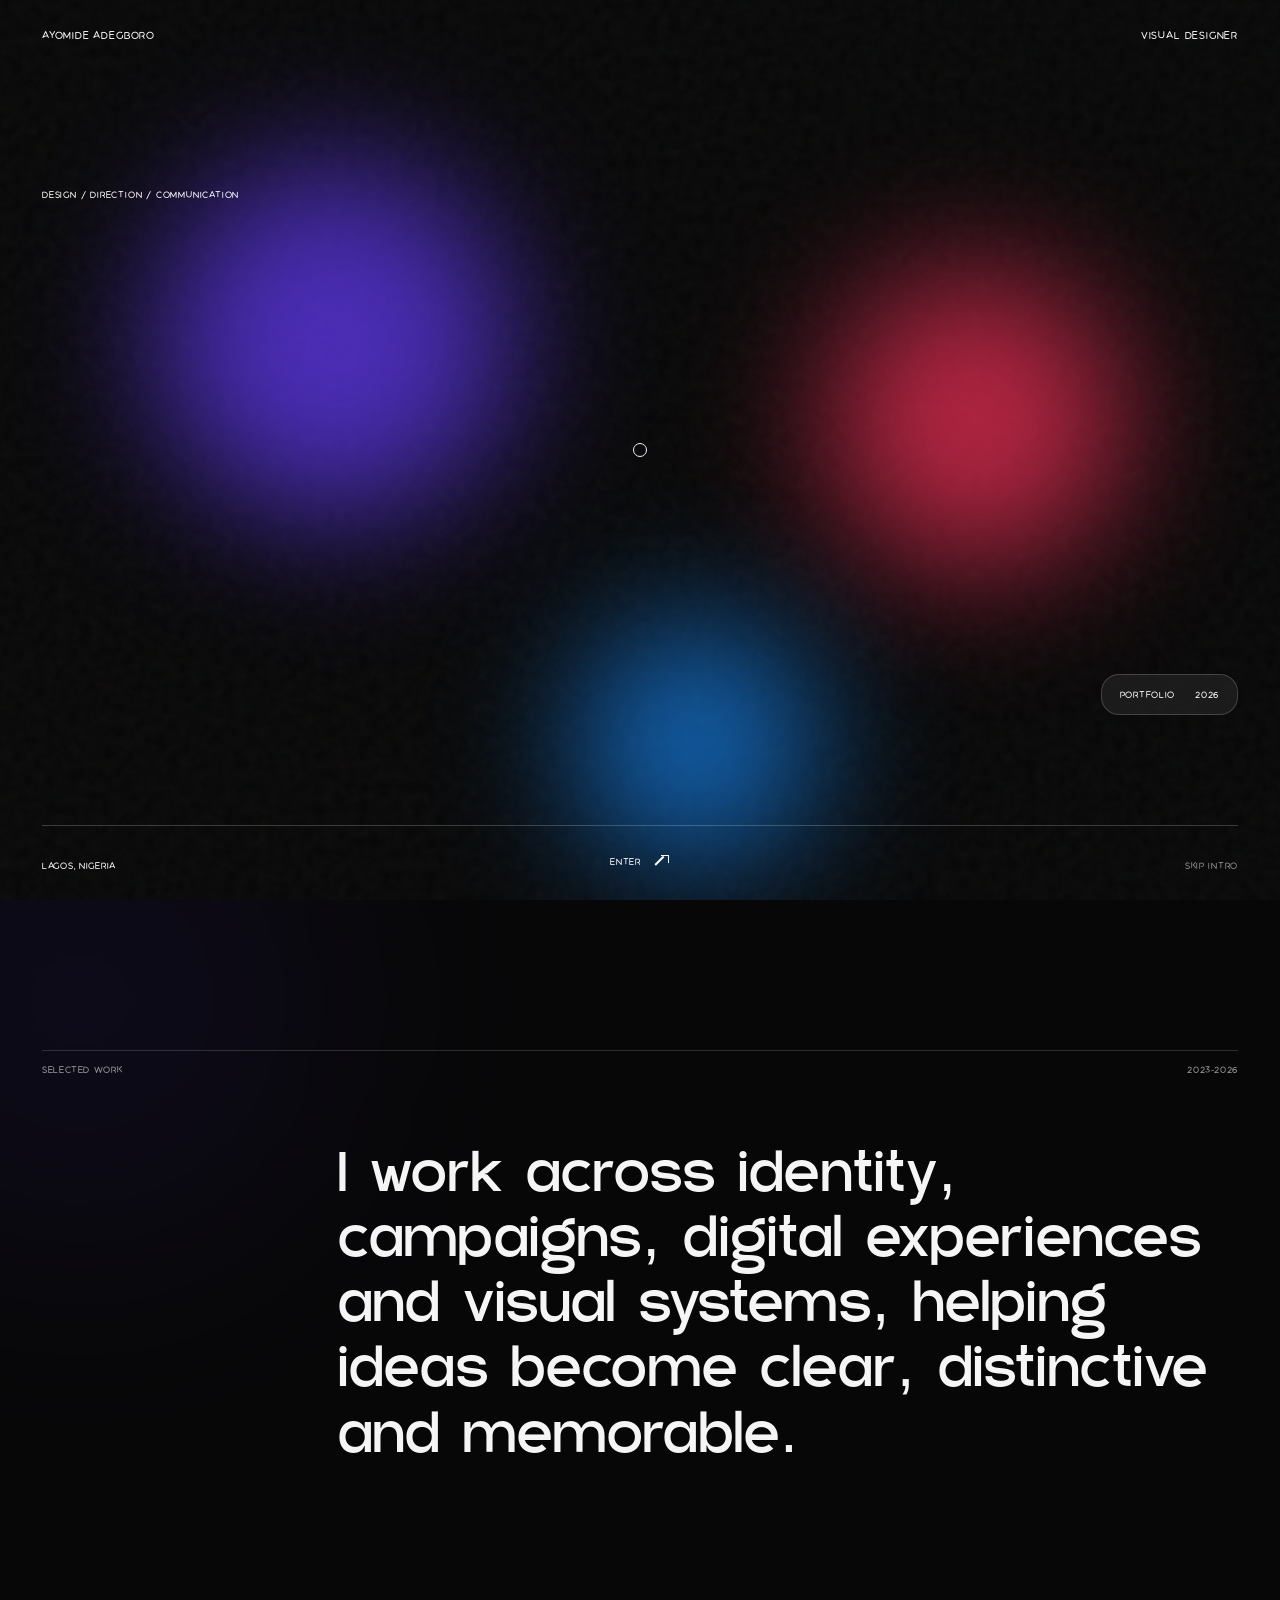
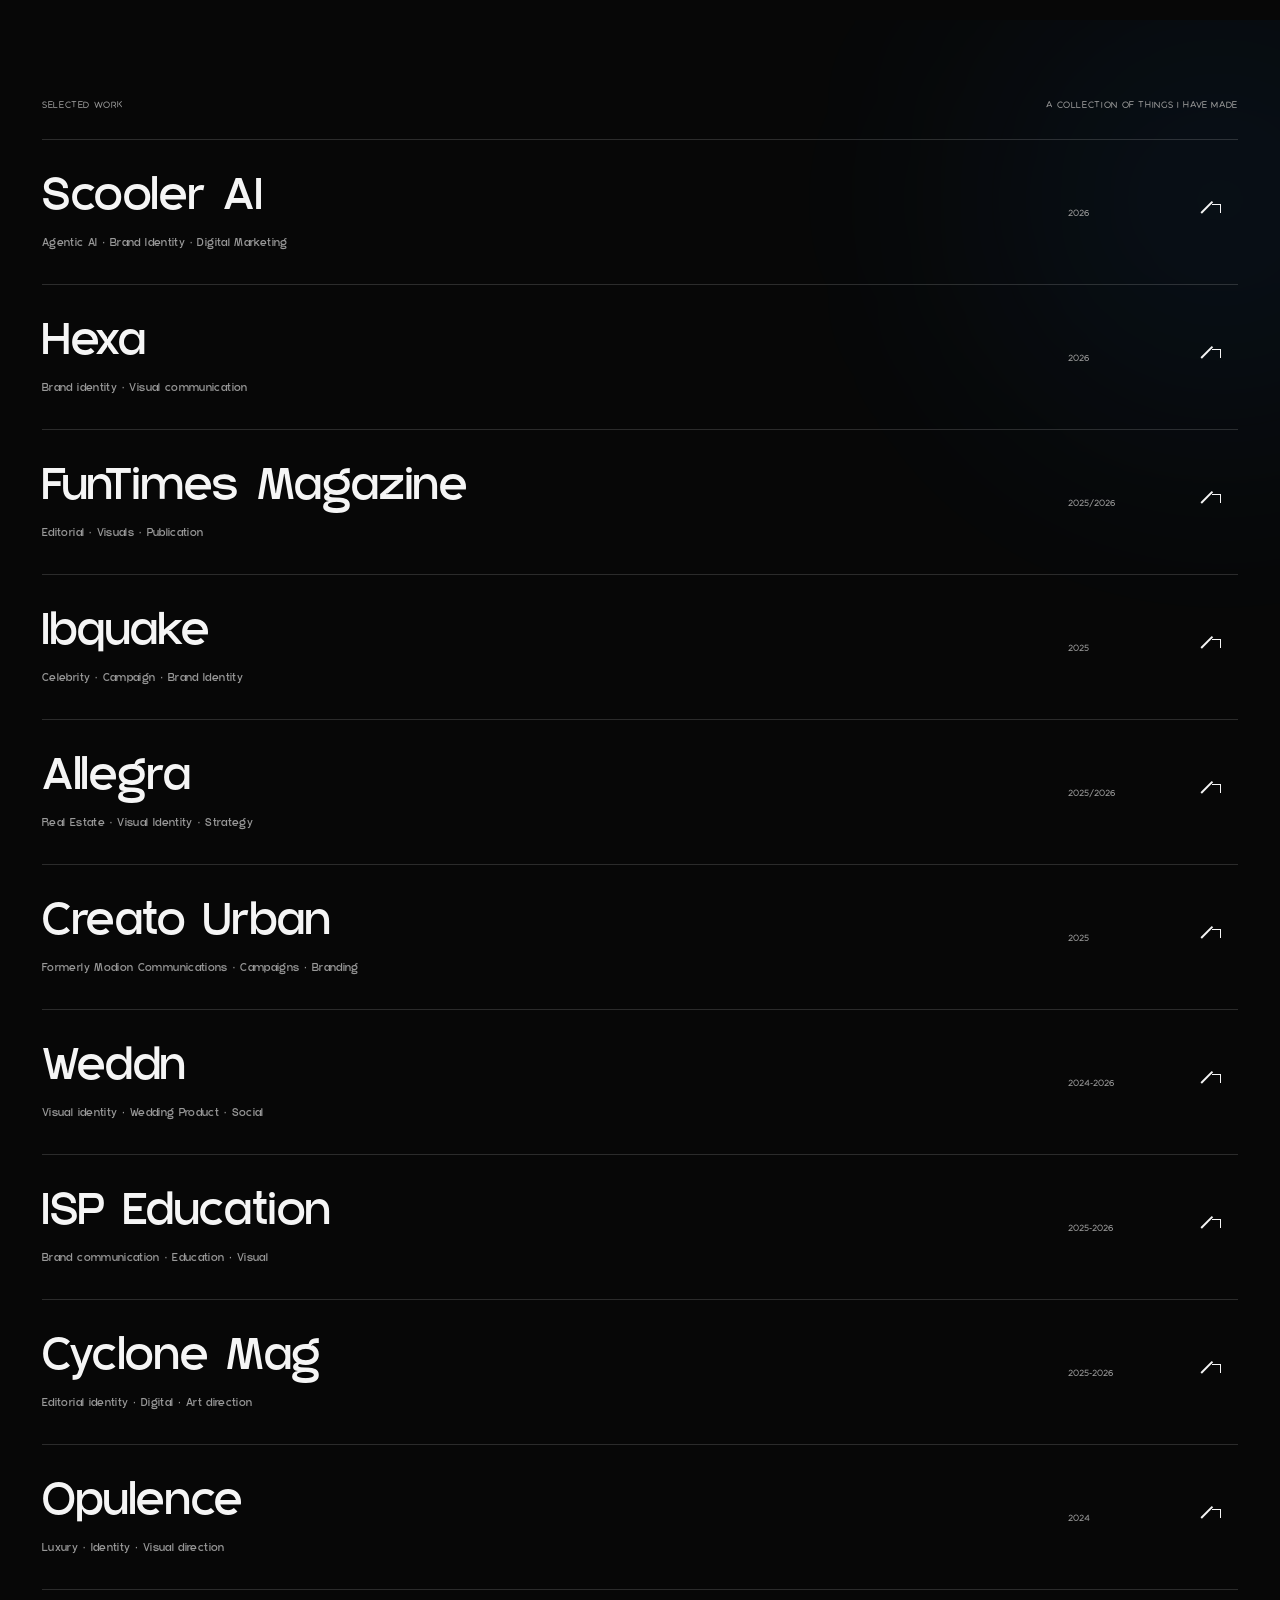
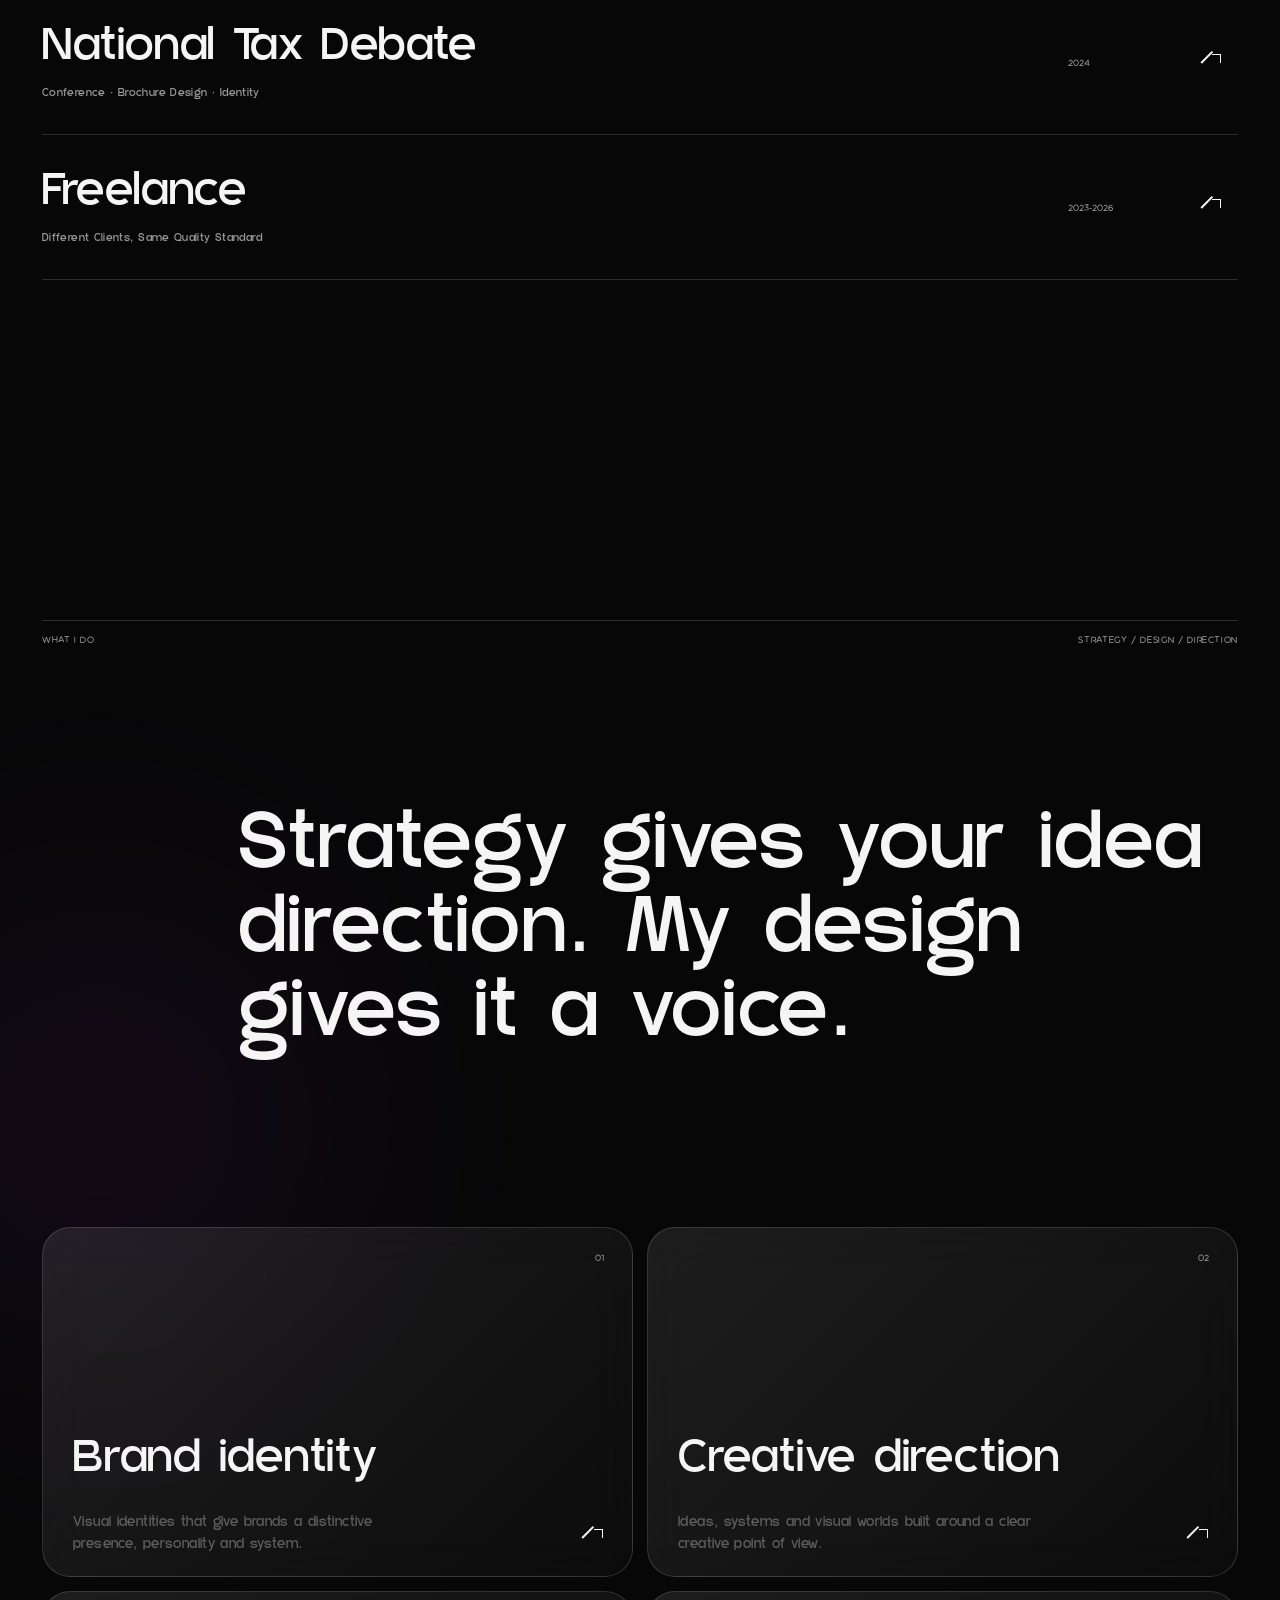
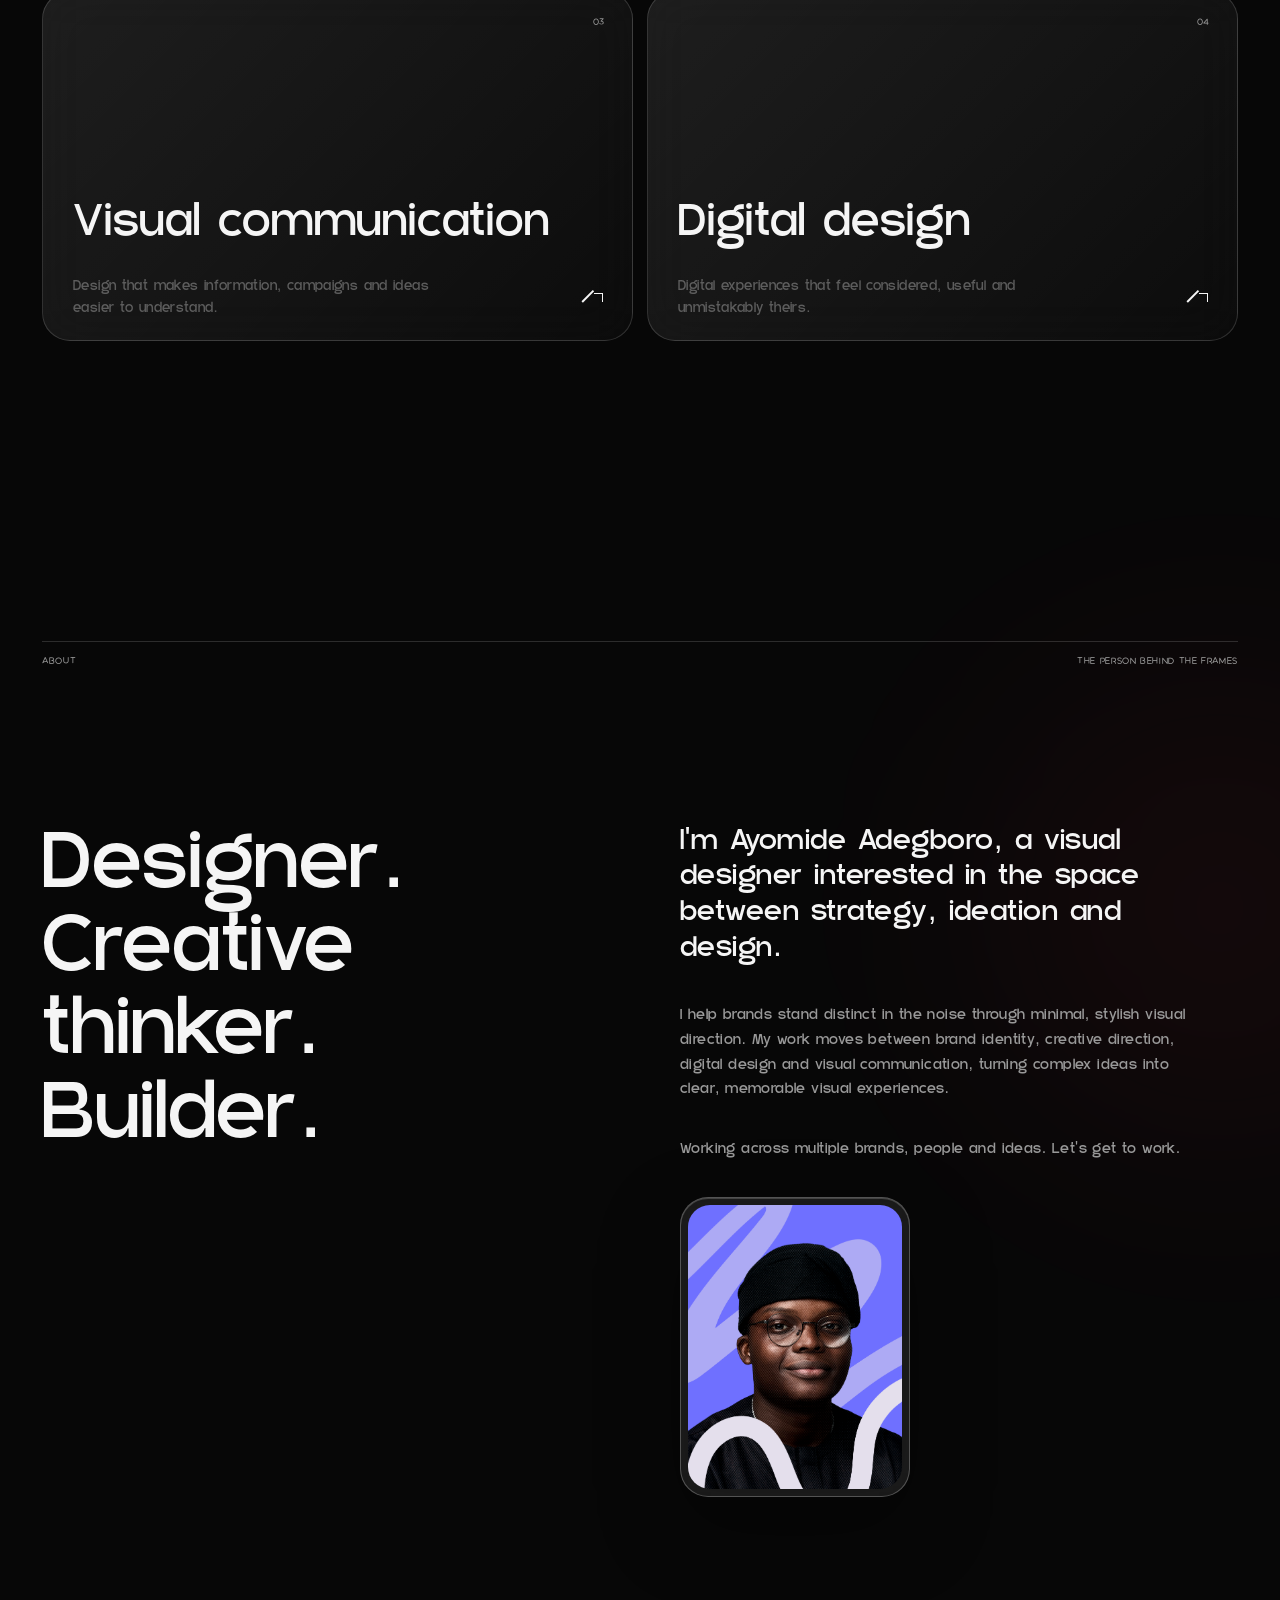
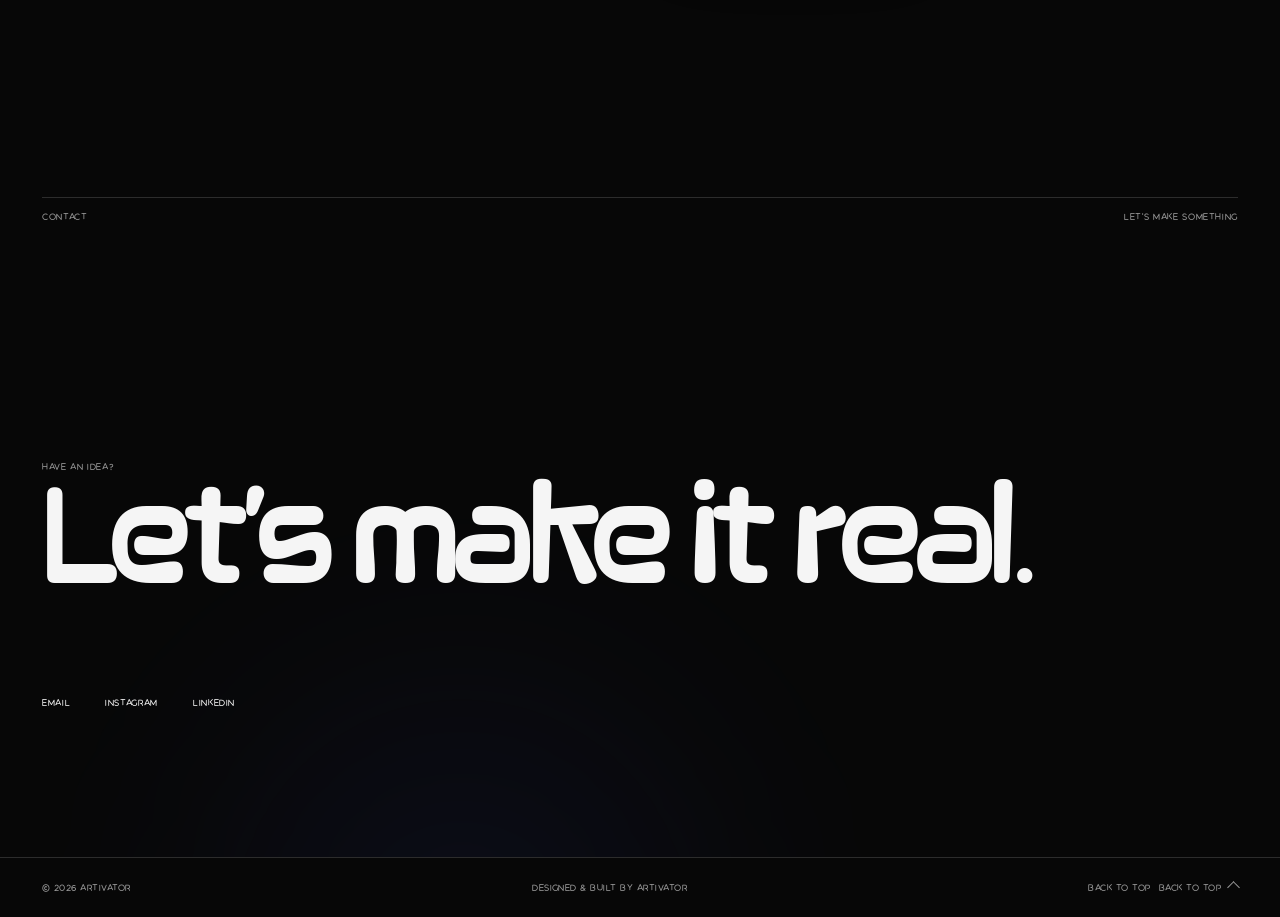
==== commit b96c75e1: "Update index.html" ====
--- a/index.html
+++ b/index.html
@@ -15,7 +15,7 @@
   <link rel="preload" href="Aquatico-Regular.otf?v=3" as="font" type="font/otf" crossorigin>
   <link rel="preload" href="Quera.otf?v=2" as="font" type="font/otf" crossorigin>
 
-  <link rel="stylesheet" href="style.css?v=11">
+  <link rel="stylesheet" href="style.css?v=12">
 </head>
 
 <body class="intro-active">
@@ -53,8 +53,6 @@
         <span>visual.</span>
       </div>
 
-      <div class="intro-ring"></div>
-
       <div class="intro-glass">
         <span>PORTFOLIO</span>
         <span>2026</span>
@@ -68,12 +66,12 @@
         LAGOS, NIGERIA
       </div>
 
-      <button class="intro-enter" id="enterPortfolio">
+      <button class="intro-enter" id="enterPortfolio" type="button">
         <span>Enter</span>
         <span class="css-arrow css-arrow-diagonal"></span>
       </button>
 
-      <button class="intro-skip" id="skipIntro">
+      <button class="intro-skip" id="skipIntro" type="button">
         Skip intro
       </button>
 
@@ -143,7 +141,7 @@
       aria-label="Toggle colour mode"
       type="button"
     >
-      <span class="theme-icon">◌</span>
+      <span class="theme-icon"></span>
     </button>
 
   </header>
@@ -217,15 +215,8 @@
     <section class="intro-section">
 
       <div class="section-label">
-
-        <span>
-          Selected work
-        </span>
-
-        <span>
-          2023-2026
-        </span>
-
+        <span>Selected work</span>
+        <span>2023-2026</span>
       </div>
 
 
@@ -246,15 +237,8 @@
     <section class="work-section" id="work">
 
       <div class="work-heading reveal">
-
-        <span>
-          Selected work
-        </span>
-
-        <span>
-          A collection of things I have made
-        </span>
-
+        <span>Selected work</span>
+        <span>A collection of things I have made</span>
       </div>
 
 
@@ -265,15 +249,10 @@
 
           <div class="project-main">
             <h2>Scooler AI</h2>
-
-            <p>
-              Agentic AI · Brand Identity · Digital Marketing
-            </p>
-          </div>
-
-          <div class="project-year">
-            2026
-          </div>
+            <p>Agentic AI · Brand Identity · Digital Marketing</p>
+          </div>
+
+          <div class="project-year">2026</div>
 
           <div class="project-arrow" aria-hidden="true"></div>
 
@@ -291,15 +270,10 @@
 
           <div class="project-main">
             <h2>Hexa</h2>
-
-            <p>
-              Brand identity · Visual communication
-            </p>
-          </div>
-
-          <div class="project-year">
-            2026
-          </div>
+            <p>Brand identity · Visual communication</p>
+          </div>
+
+          <div class="project-year">2026</div>
 
           <div class="project-arrow" aria-hidden="true"></div>
 
@@ -317,15 +291,10 @@
 
           <div class="project-main">
             <h2>FunTimes Magazine</h2>
-
-            <p>
-              Editorial · Visuals · Publication
-            </p>
-          </div>
-
-          <div class="project-year">
-            2025/2026
-          </div>
+            <p>Editorial · Visuals · Publication</p>
+          </div>
+
+          <div class="project-year">2025/2026</div>
 
           <div class="project-arrow" aria-hidden="true"></div>
 
@@ -343,15 +312,10 @@
 
           <div class="project-main">
             <h2>Ibquake</h2>
-
-            <p>
-              Celebrity · Campaign · Brand Identity
-            </p>
-          </div>
-
-          <div class="project-year">
-            2025
-          </div>
+            <p>Celebrity · Campaign · Brand Identity</p>
+          </div>
+
+          <div class="project-year">2025</div>
 
           <div class="project-arrow" aria-hidden="true"></div>
 
@@ -369,22 +333,17 @@
 
           <div class="project-main">
             <h2>Allegra</h2>
-
-            <p>
-              Real Estate · Visual Identity · Strategy
-            </p>
-          </div>
-
-          <div class="project-year">
-            2025/2026
-          </div>
+            <p>Real Estate · Visual Identity · Strategy</p>
+          </div>
+
+          <div class="project-year">2025/2026</div>
 
           <div class="project-arrow" aria-hidden="true"></div>
 
           <div class="project-preview">
             <div class="preview-inner">
               <span>Allegra</span>
-              <small>REAL ESTATE</small>
+              <small>Real Estate</small>
             </div>
           </div>
 
@@ -395,22 +354,17 @@
 
           <div class="project-main">
             <h2>Creato Urban</h2>
-
-            <p>
-              Formerly Modion Communications · Campaigns · Branding
-            </p>
-          </div>
-
-          <div class="project-year">
-            2025
-          </div>
+            <p>Formerly Modion Communications · Campaigns · Branding</p>
+          </div>
+
+          <div class="project-year">2025</div>
 
           <div class="project-arrow" aria-hidden="true"></div>
 
           <div class="project-preview">
             <div class="preview-inner">
               <span>Creato</span>
-              <small>Urban (Formerly Modion Communications)</small>
+              <small>Urban</small>
             </div>
           </div>
 
@@ -421,15 +375,10 @@
 
           <div class="project-main">
             <h2>Weddn</h2>
-
-            <p>
-              Visual identity · Wedding Product · Social
-            </p>
-          </div>
-
-          <div class="project-year">
-            2024-2026
-          </div>
+            <p>Visual identity · Wedding Product · Social</p>
+          </div>
+
+          <div class="project-year">2024-2026</div>
 
           <div class="project-arrow" aria-hidden="true"></div>
 
@@ -447,15 +396,10 @@
 
           <div class="project-main">
             <h2>ISP Education</h2>
-
-            <p>
-              Brand communication · Education · Visual
-            </p>
-          </div>
-
-          <div class="project-year">
-            2025-2026
-          </div>
+            <p>Brand communication · Education · Visual</p>
+          </div>
+
+          <div class="project-year">2025-2026</div>
 
           <div class="project-arrow" aria-hidden="true"></div>
 
@@ -473,15 +417,10 @@
 
           <div class="project-main">
             <h2>Cyclone Mag</h2>
-
-            <p>
-              Editorial identity · Digital · Art direction
-            </p>
-          </div>
-
-          <div class="project-year">
-            2025-2026
-          </div>
+            <p>Editorial identity · Digital · Art direction</p>
+          </div>
+
+          <div class="project-year">2025-2026</div>
 
           <div class="project-arrow" aria-hidden="true"></div>
 
@@ -499,15 +438,10 @@
 
           <div class="project-main">
             <h2>Opulence</h2>
-
-            <p>
-              Luxury · Identity · Visual direction
-            </p>
-          </div>
-
-          <div class="project-year">
-            2024
-          </div>
+            <p>Luxury · Identity · Visual direction</p>
+          </div>
+
+          <div class="project-year">2024</div>
 
           <div class="project-arrow" aria-hidden="true"></div>
 
@@ -525,15 +459,10 @@
 
           <div class="project-main">
             <h2>National Tax Debate</h2>
-
-            <p>
-              Conference · Brochure Design · Identity
-            </p>
-          </div>
-
-          <div class="project-year">
-            2024
-          </div>
+            <p>Conference · Brochure Design · Identity</p>
+          </div>
+
+          <div class="project-year">2024</div>
 
           <div class="project-arrow" aria-hidden="true"></div>
 
@@ -551,15 +480,10 @@
 
           <div class="project-main">
             <h2>Freelance</h2>
-
-            <p>
-              Different Clients, Same Quality Standard
-            </p>
-          </div>
-
-          <div class="project-year">
-            2023-2026
-          </div>
+            <p>Different Clients, Same Quality Standard</p>
+          </div>
+
+          <div class="project-year">2023-2026</div>
 
           <div class="project-arrow" aria-hidden="true"></div>
 
@@ -582,15 +506,8 @@
     <section class="statement-section">
 
       <div class="section-label">
-
-        <span>
-          What I do
-        </span>
-
-        <span>
-          Strategy / Design / Direction
-        </span>
-
+        <span>What I do</span>
+        <span>Strategy / Design / Direction</span>
       </div>
 
 
@@ -608,19 +525,15 @@
 
         <div class="service-card reveal">
 
-          <div class="service-number">
-            01
-          </div>
+          <div class="service-number">01</div>
 
           <div class="service-glow"></div>
 
           <div class="service-content">
 
-            <span class="service-icon">✳</span>
-
-            <h3>
-              Brand identity
-            </h3>
+            <span class="service-icon service-icon-one" aria-hidden="true"></span>
+
+            <h3>Brand identity</h3>
 
             <p>
               Visual identities that give brands a distinctive presence,
@@ -636,19 +549,15 @@
 
         <div class="service-card reveal">
 
-          <div class="service-number">
-            02
-          </div>
+          <div class="service-number">02</div>
 
           <div class="service-glow"></div>
 
           <div class="service-content">
 
-            <span class="service-icon">✦</span>
-
-            <h3>
-              Creative direction
-            </h3>
+            <span class="service-icon service-icon-two" aria-hidden="true"></span>
+
+            <h3>Creative direction</h3>
 
             <p>
               Ideas, systems and visual worlds built around a clear
@@ -664,19 +573,15 @@
 
         <div class="service-card reveal">
 
-          <div class="service-number">
-            03
-          </div>
+          <div class="service-number">03</div>
 
           <div class="service-glow"></div>
 
           <div class="service-content">
 
-            <span class="service-icon">◌</span>
-
-            <h3>
-              Visual communication
-            </h3>
+            <span class="service-icon service-icon-three" aria-hidden="true"></span>
+
+            <h3>Visual communication</h3>
 
             <p>
               Design that makes information, campaigns and ideas
@@ -692,19 +597,15 @@
 
         <div class="service-card reveal">
 
-          <div class="service-number">
-            04
-          </div>
+          <div class="service-number">04</div>
 
           <div class="service-glow"></div>
 
           <div class="service-content">
 
-            <span class="service-icon service-icon-arrow" aria-hidden="true"></span>
-
-            <h3>
-              Digital design
-            </h3>
+            <span class="service-icon service-icon-four" aria-hidden="true"></span>
+
+            <h3>Digital design</h3>
 
             <p>
               Digital experiences that feel considered, useful and
@@ -727,15 +628,8 @@
     <section class="about-section" id="about">
 
       <div class="section-label">
-
-        <span>
-          About
-        </span>
-
-        <span>
-          The person behind the frames
-        </span>
-
+        <span>About</span>
+        <span>The person behind the frames</span>
       </div>
 
 
@@ -771,8 +665,6 @@
           </p>
 
 
-          <!-- PROFILE CARD -->
-
           <div class="about-photo-card">
 
             <img
@@ -794,23 +686,14 @@
     <section class="contact-section" id="contact">
 
       <div class="section-label">
-
-        <span>
-          Contact
-        </span>
-
-        <span>
-          Let's make something
-        </span>
-
+        <span>Contact</span>
+        <span>Let's make something</span>
       </div>
 
 
       <div class="contact-content reveal">
 
-        <p>
-          Have an idea?
-        </p>
+        <p>Have an idea?</p>
 
         <a
           href="mailto:hello@ayomideadegboro.com"
@@ -868,7 +751,7 @@
   </footer>
 
 
-  <script src="script.js?v=11"></script>
+  <script src="script.js?v=12"></script>
 
 </body>
 </html>
--- a/style.css
+++ b/style.css
@@ -312,14 +312,45 @@
 }
 
 
-.intro-enter span:last-child {
-  font-family: Arial, sans-serif;
-  font-size: 17px;
+.css-arrow-diagonal {
+  position: relative;
+  width: 17px;
+  height: 17px;
+  display: block;
   transition: transform .35s ease;
 }
 
 
-.intro-enter:hover span:last-child {
+.css-arrow-diagonal::before,
+.css-arrow-diagonal::after {
+  content: "";
+  position: absolute;
+  display: block;
+}
+
+
+.css-arrow-diagonal::before {
+  width: 12px;
+  height: 1.5px;
+  background: currentColor;
+  left: 2px;
+  top: 11px;
+  transform: rotate(-45deg);
+  transform-origin: left center;
+}
+
+
+.css-arrow-diagonal::after {
+  width: 7px;
+  height: 7px;
+  border-top: 1.5px solid currentColor;
+  border-right: 1.5px solid currentColor;
+  right: 1px;
+  top: 2px;
+}
+
+
+.intro-enter:hover .css-arrow-diagonal {
   transform: translate(5px,-5px);
 }
 
@@ -861,9 +892,39 @@
 
 
 .scroll-arrow {
-  font-family: Arial, sans-serif;
-  font-size: 18px;
+  position: relative;
+  width: 14px;
+  height: 20px;
+  display: block;
   transition: transform .3s ease;
+}
+
+
+.scroll-arrow::before,
+.scroll-arrow::after {
+  content: "";
+  position: absolute;
+  display: block;
+}
+
+
+.scroll-arrow::before {
+  width: 1.5px;
+  height: 14px;
+  background: currentColor;
+  left: 6px;
+  top: 1px;
+}
+
+
+.scroll-arrow::after {
+  width: 7px;
+  height: 7px;
+  border-right: 1.5px solid currentColor;
+  border-bottom: 1.5px solid currentColor;
+  left: 3px;
+  bottom: 1px;
+  transform: rotate(45deg);
 }
 
 
@@ -1162,16 +1223,39 @@
 
 
 .project-arrow {
-  font-size: 0;
+  width: 25px;
+  height: 25px;
+  position: relative;
   transition: transform .4s ease;
 }
 
 
+.project-arrow::before,
 .project-arrow::after {
-  content: "↗";
+  content: "";
+  position: absolute;
   display: block;
-  font-family: Arial, sans-serif;
-  font-size: 25px;
+}
+
+
+.project-arrow::before {
+  width: 16px;
+  height: 1.5px;
+  background: currentColor;
+  left: 3px;
+  top: 12px;
+  transform: rotate(-45deg);
+  transform-origin: left center;
+}
+
+
+.project-arrow::after {
+  width: 8px;
+  height: 8px;
+  border-top: 1.5px solid currentColor;
+  border-right: 1.5px solid currentColor;
+  right: 2px;
+  top: 4px;
 }
 
 
@@ -1386,17 +1470,45 @@
   position: absolute;
   top: 0;
   left: 0;
-  font-size: 0;
+  font-size: 25px;
+  line-height: 1;
+  width: 28px;
+  height: 28px;
+  display: flex;
+  align-items: center;
+  justify-content: center;
   transition:
     transform .5s ease,
     opacity .5s ease;
 }
 
 
-.service-icon::after {
-  content: "↗";
-  font-family: Arial, sans-serif;
-  font-size: 25px;
+.service-icon-arrow::before,
+.service-icon-arrow::after {
+  content: "";
+  position: absolute;
+  display: block;
+}
+
+
+.service-icon-arrow::before {
+  width: 17px;
+  height: 1.5px;
+  background: currentColor;
+  left: 3px;
+  top: 14px;
+  transform: rotate(-45deg);
+  transform-origin: left center;
+}
+
+
+.service-icon-arrow::after {
+  width: 8px;
+  height: 8px;
+  border-top: 1.5px solid currentColor;
+  border-right: 1.5px solid currentColor;
+  right: 2px;
+  top: 5px;
 }
 
 
@@ -1446,15 +1558,38 @@
   position: absolute;
   right: 28px;
   bottom: 27px;
-  font-size: 0;
+  width: 24px;
+  height: 24px;
   transition: transform .4s ease;
 }
 
 
+.service-arrow::before,
 .service-arrow::after {
-  content: "↗";
-  font-family: Arial, sans-serif;
-  font-size: 24px;
+  content: "";
+  position: absolute;
+  display: block;
+}
+
+
+.service-arrow::before {
+  width: 16px;
+  height: 1.5px;
+  background: currentColor;
+  left: 2px;
+  top: 12px;
+  transform: rotate(-45deg);
+  transform-origin: left center;
+}
+
+
+.service-arrow::after {
+  width: 8px;
+  height: 8px;
+  border-top: 1.5px solid currentColor;
+  border-right: 1.5px solid currentColor;
+  right: 1px;
+  top: 4px;
 }
 
 
@@ -1635,7 +1770,10 @@
 
 
 .site-footer a {
-  font-size: 0;
+  font-size: 8px;
+  display: inline-flex;
+  align-items: center;
+  gap: 8px;
 }
 
 
@@ -1646,17 +1784,18 @@
 
 
 .site-footer a::after {
-  content: " ↗";
-  font-family: Arial, sans-serif;
-  font-size: 11px;
-  margin-left: 6px;
+  content: "";
+  width: 8px;
+  height: 8px;
+  border-top: 1px solid currentColor;
+  border-right: 1px solid currentColor;
+  transform: rotate(-45deg);
   transition: transform .3s ease;
-  display: inline-block;
 }
 
 
 .site-footer a:hover::after {
-  transform: translate(4px,-4px);
+  transform: translate(3px,-3px) rotate(-45deg);
 }
 
 
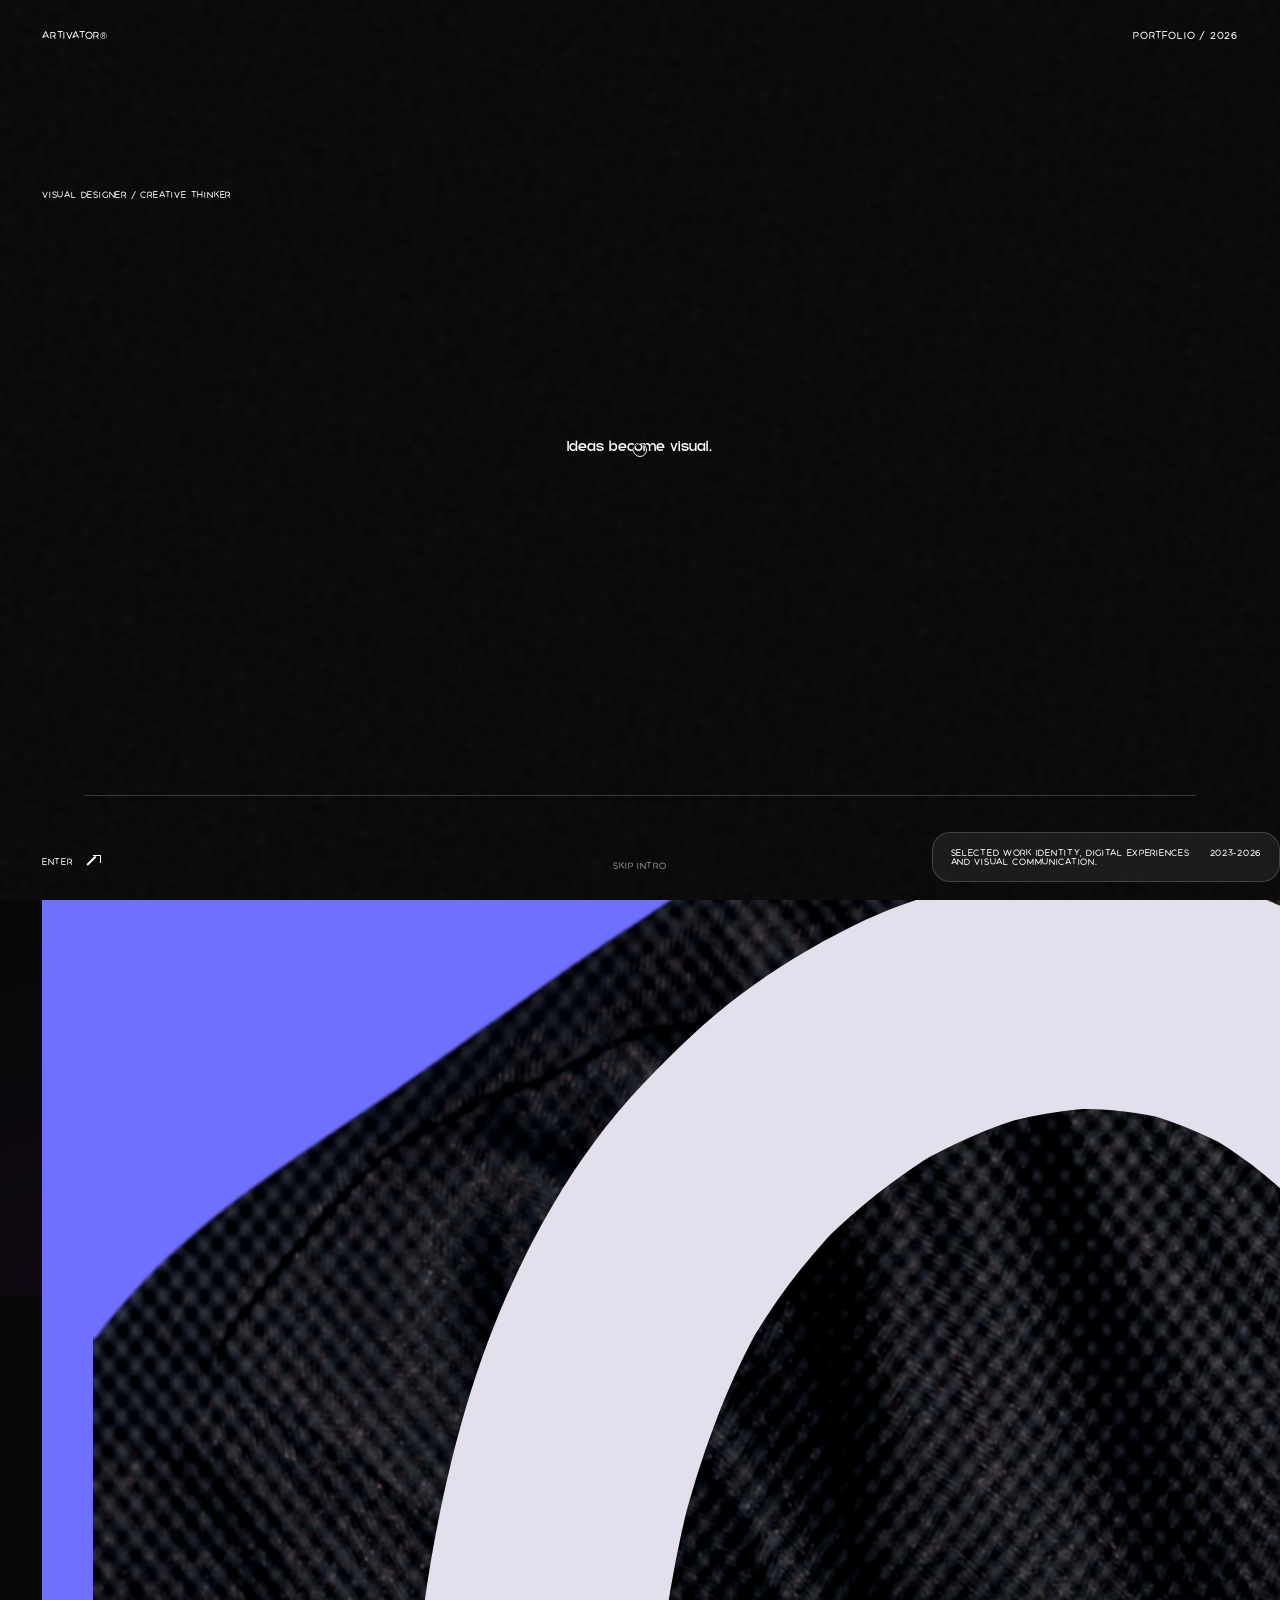
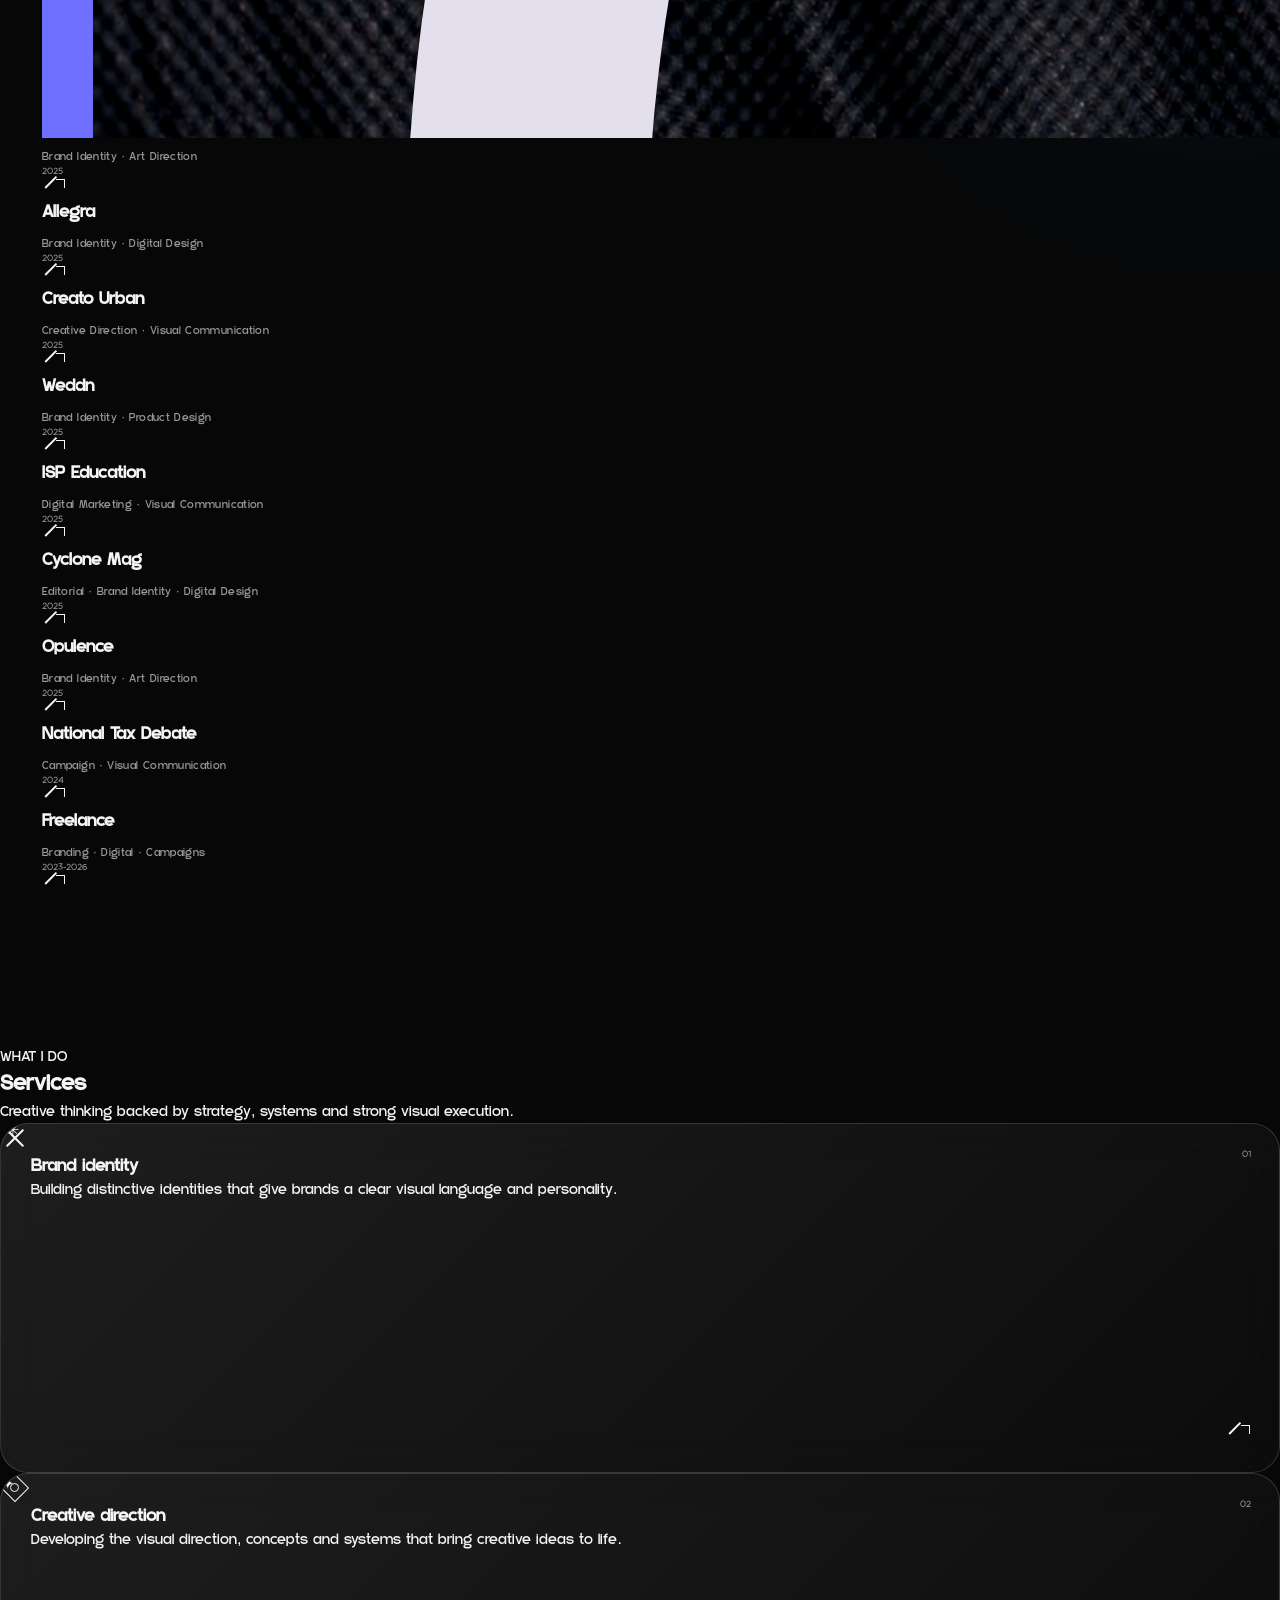
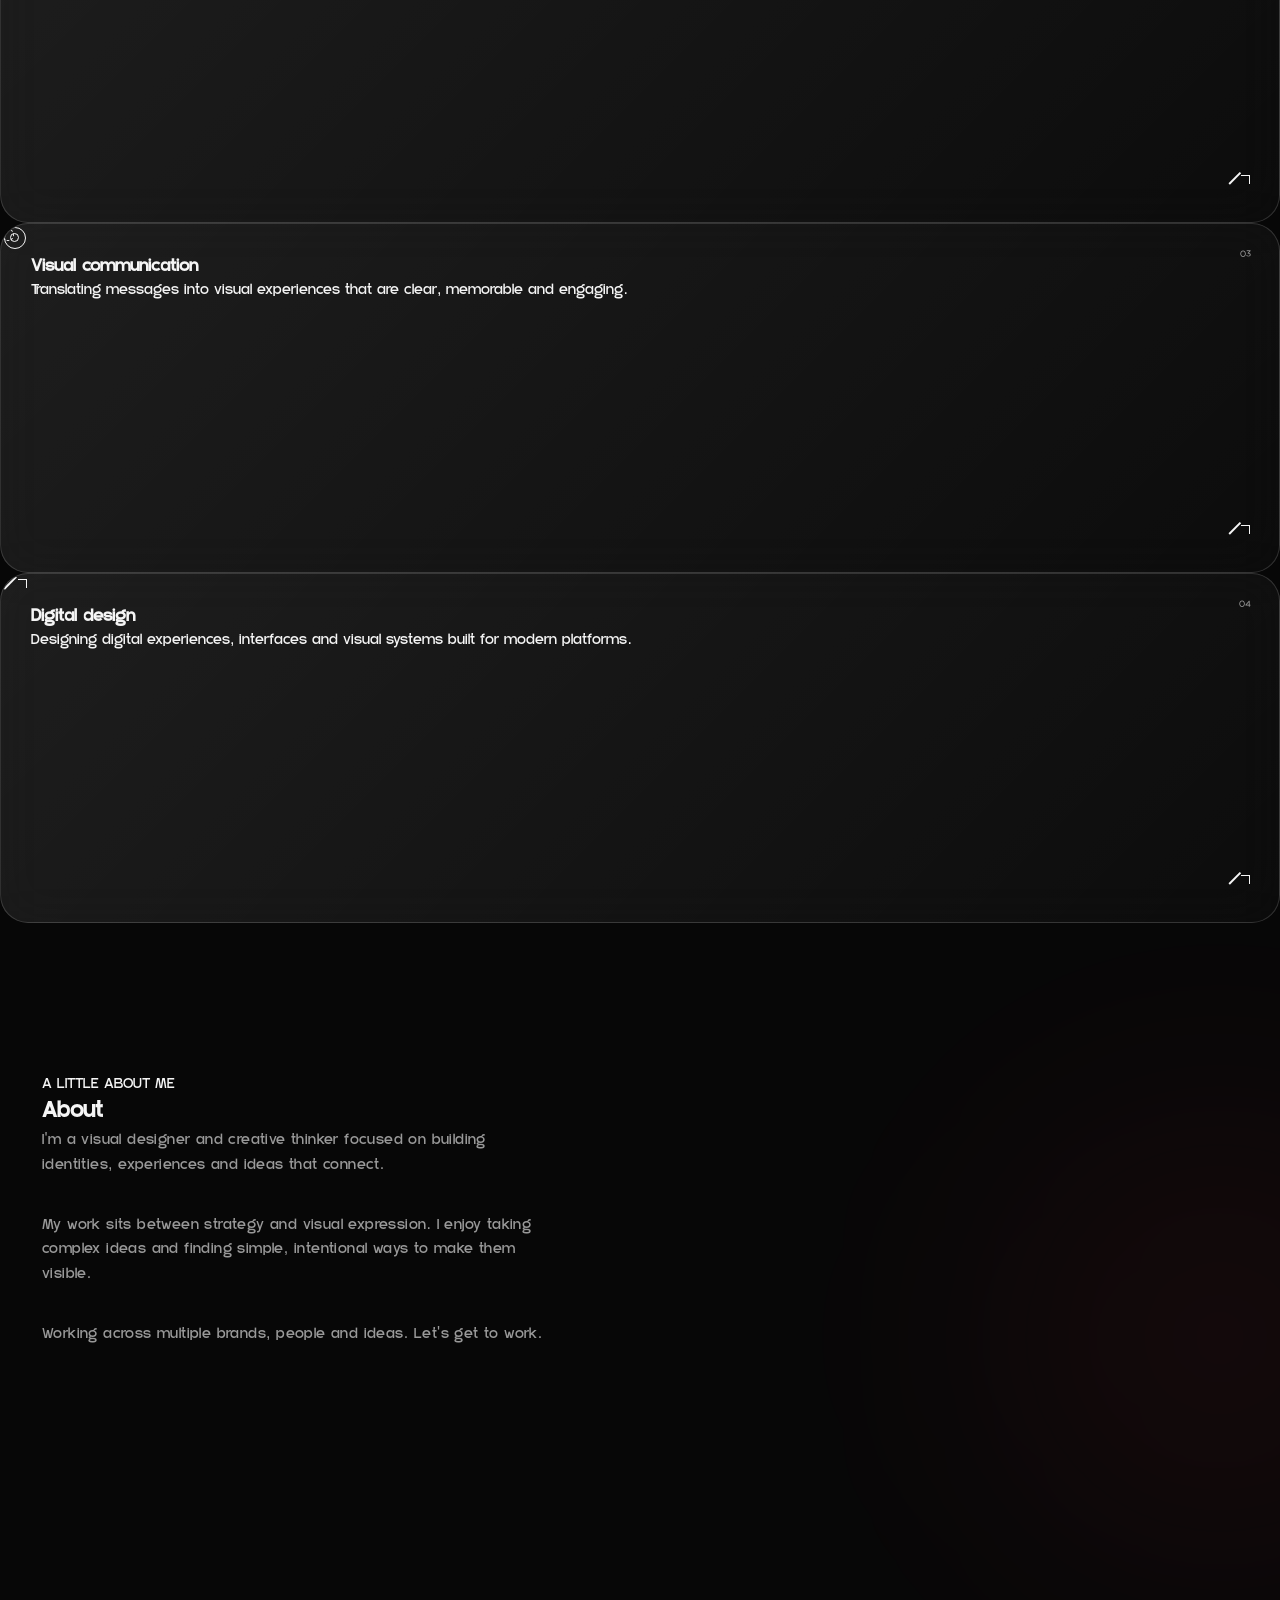
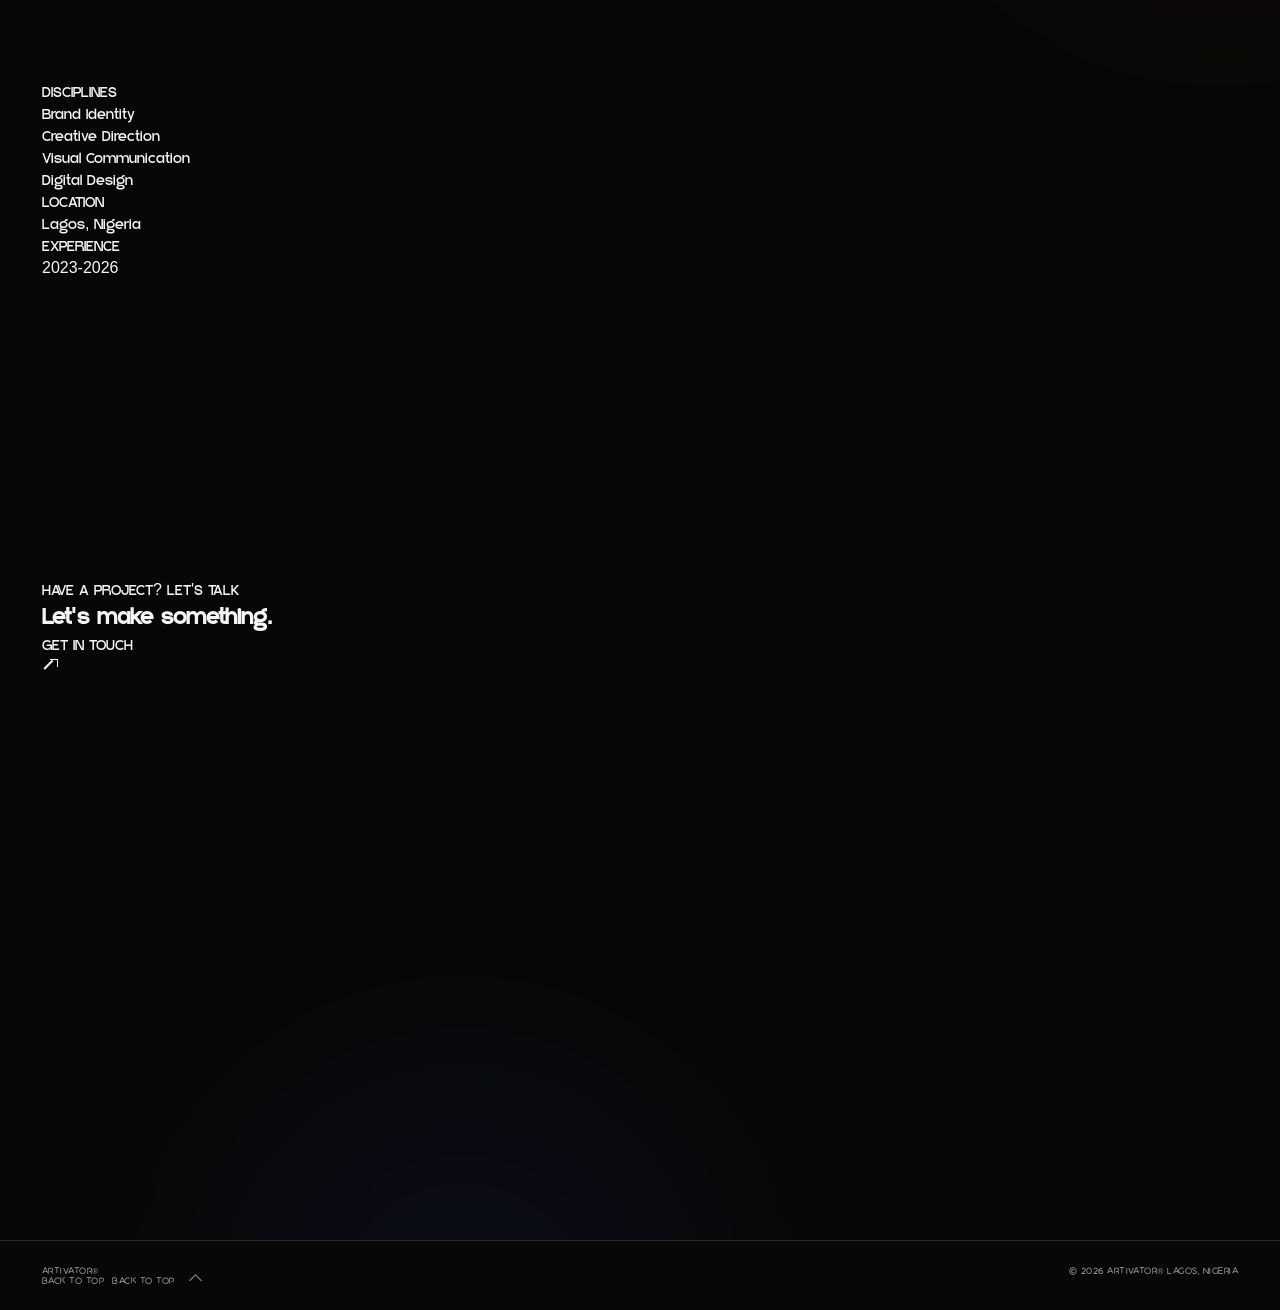
==== commit fce5485e: "Update index.html" ====
--- a/index.html
+++ b/index.html
@@ -3,95 +3,79 @@
 <head>
   <meta charset="UTF-8">
   <meta name="viewport" content="width=device-width, initial-scale=1.0">
-
-  <meta
-    name="description"
-    content="Ayomide Adegboro is a visual designer working across brand identity, creative direction and visual communication."
-  >
-
-  <title>Ayomide Adegboro | Visual Designer</title>
-
-  <link rel="preload" href="Rugis.ttf?v=9" as="font" type="font/ttf" crossorigin>
-  <link rel="preload" href="Aquatico-Regular.otf?v=3" as="font" type="font/otf" crossorigin>
-  <link rel="preload" href="Quera.otf?v=2" as="font" type="font/otf" crossorigin>
-
-  <link rel="stylesheet" href="style.css?v=12">
+  <title>Artivator® | Visual Designer</title>
+
+  <link rel="preload" href="Rugis.ttf" as="font" type="font/ttf" crossorigin>
+  <link rel="preload" href="Aquatico-Regular.otf" as="font" type="font/otf" crossorigin>
+  <link rel="preload" href="Quera.otf" as="font" type="font/otf" crossorigin>
+
+  <link rel="stylesheet" href="style.css?v=13">
 </head>
 
-<body class="intro-active">
+<body>
+
+  <div class="cursor"></div>
 
   <!-- INTRO -->
 
-  <div class="intro" id="intro">
+  <section class="intro" id="intro">
 
     <div class="intro-noise"></div>
 
-    <div class="intro-orb orb-one"></div>
-    <div class="intro-orb orb-two"></div>
-    <div class="intro-orb orb-three"></div>
+    <div class="intro-orb intro-orb-purple"></div>
+    <div class="intro-orb intro-orb-red"></div>
+    <div class="intro-orb intro-orb-blue"></div>
 
     <div class="intro-top">
-      <span>AYOMIDE ADEGBORO</span>
-      <span>VISUAL DESIGNER</span>
+      <span>ARTIVATOR®</span>
+      <span>PORTFOLIO / 2026</span>
     </div>
 
     <div class="intro-stage">
 
       <div class="intro-kicker">
-        <span>DESIGN / DIRECTION / COMMUNICATION</span>
-      </div>
-
-      <div class="intro-statement statement-one">
+        VISUAL DESIGNER / CREATIVE THINKER
+      </div>
+
+      <div class="intro-statements">
         <span>Ideas</span>
-      </div>
-
-      <div class="intro-statement statement-two">
         <span>become</span>
-      </div>
-
-      <div class="intro-statement statement-three">
         <span>visual.</span>
       </div>
 
-      <div class="intro-glass">
-        <span>PORTFOLIO</span>
-        <span>2026</span>
-      </div>
-
     </div>
 
+    <div class="intro-glass">
+
+      <div class="intro-glass-left">
+        <span class="intro-glass-label">SELECTED WORK</span>
+        <span class="intro-glass-copy">Identity, digital experiences<br>and visual communication.</span>
+      </div>
+
+      <div class="intro-glass-right">
+        <span>2023-2026</span>
+      </div>
+
+    </div>
+
     <div class="intro-bottom">
 
-      <div class="intro-location">
-        LAGOS, NIGERIA
-      </div>
-
-      <button class="intro-enter" id="enterPortfolio" type="button">
-        <span>Enter</span>
+      <button class="intro-enter" id="enterIntro">
+        ENTER
         <span class="css-arrow css-arrow-diagonal"></span>
       </button>
 
-      <button class="intro-skip" id="skipIntro" type="button">
-        Skip intro
+      <button class="intro-skip" id="skipIntro">
+        SKIP INTRO
       </button>
 
+      <div class="intro-progress">
+        <span class="intro-progress-bar"></span>
+      </div>
+
     </div>
 
-    <div class="intro-progress"></div>
-
-  </div>
-
-
-  <!-- CURSOR -->
-
-  <div class="cursor">
-    <span>VIEW</span>
-  </div>
-
-
-  <!-- SCROLL PROGRESS -->
-
-  <div class="scroll-progress"></div>
+  </section>
 
 
   <!-- HEADER -->
@@ -99,48 +83,20 @@
   <header class="site-header">
 
     <a href="#top" class="brand">
-
-      <span class="portrait-frame">
-
-        <img
-          src="portrait.png?v=9"
-          alt="Ayomide Adegboro"
-          onerror="this.style.display='none'; this.parentElement.classList.add('portrait-fallback');"
-        >
-
-        <span class="portrait-initials">AA</span>
-
+      <span class="brand-mark">
+        <img src="portrait.png" alt="Artivator">
       </span>
-
-      <span class="brand-name">
-        Ayomide Adegboro
-      </span>
-
+      <span>ARTIVATOR®</span>
     </a>
 
-
     <nav class="main-nav">
-
-      <a href="#work" data-section="work">
-        Work
-      </a>
-
-      <a href="#about" data-section="about">
-        About
-      </a>
-
-      <a href="#contact" data-section="contact">
-        Connect
-      </a>
-
+      <a href="#work">Work</a>
+      <a href="#services">Services</a>
+      <a href="#about">About</a>
+      <a href="#contact">Contact</a>
     </nav>
 
-
-    <button
-      class="theme-toggle"
-      aria-label="Toggle colour mode"
-      type="button"
-    >
+    <button class="theme-toggle" id="themeToggle" aria-label="Toggle theme">
       <span class="theme-icon"></span>
     </button>
 
@@ -149,609 +105,515 @@
 
   <main id="top">
 
-
     <!-- HERO -->
 
     <section class="hero">
 
       <div class="hero-image"></div>
-
-      <div class="hero-colour"></div>
-
+      <div class="hero-color"></div>
       <div class="hero-overlay"></div>
 
-      <div class="hero-glass glass-pill">
-        <span>VISUAL DESIGNER</span>
-        <span>NIGERIA</span>
-      </div>
-
-
       <div class="hero-content">
 
-        <div class="hero-title">
-
-          <span class="outline-text">
-            Hi, I'm Artivator
-          </span>
-
-          <span class="solid-text">
-            Hi, I'm Artivator
-          </span>
-
-        </div>
-
-
-        <div class="hero-bottom">
-
-          <p class="hero-description">
-            I design brands, their experiences and the visual worlds they inhabit.
+        <div class="glass-pill">
+          <span class="glass-dot"></span>
+          VISUAL DESIGNER / NIGERIA
+        </div>
+
+        <h1>
+          <span>Hi, I'm</span>
+          <strong>Artivator</strong>
+        </h1>
+
+        <p>
+          I build visual identities, digital experiences and communication
+          systems for brands, people and ideas that deserve to be seen.
+        </p>
+
+        <a href="#work" class="scroll-link">
+          SCROLL TO EXPLORE
+          <span class="scroll-arrow"></span>
+        </a>
+
+      </div>
+
+      <div class="hero-meta hero-meta-left">
+        <span>BASED IN LAGOS</span>
+        <span>AVAILABLE FOR SELECT PROJECTS</span>
+      </div>
+
+      <div class="hero-meta hero-meta-right">
+        <span>2023-2026</span>
+      </div>
+
+    </section>
+
+
+    <!-- INTRO STATEMENT -->
+
+    <section class="statement-section">
+
+      <div class="statement-small">
+        SELECTED WORK
+      </div>
+
+      <h2>
+        Turning ideas into
+        <span>visual experiences.</span>
+      </h2>
+
+    </section>
+
+
+    <!-- WORK -->
+
+    <section class="work-section" id="work">
+
+      <div class="section-heading">
+        <div>
+          <span class="section-eyebrow">SELECTED PROJECTS</span>
+          <h2>Work</h2>
+        </div>
+
+        <p>
+          A selection of identities, campaigns, digital experiences
+          and communication projects.
+        </p>
+      </div>
+
+
+      <div class="project-list">
+
+        <a href="#" class="project-row">
+
+          <div class="project-main">
+            <h3>Scooler AI</h3>
+            <p>Agentic AI · Brand Identity · Digital Marketing</p>
+          </div>
+
+          <div class="project-year">2026</div>
+
+          <div class="project-arrow">
+            <span></span>
+          </div>
+
+        </a>
+
+
+        <a href="#" class="project-row">
+
+          <div class="project-main">
+            <h3>Hexa</h3>
+            <p>Brand Identity · Visual Communication</p>
+          </div>
+
+          <div class="project-year">2026</div>
+
+          <div class="project-arrow">
+            <span></span>
+          </div>
+
+        </a>
+
+
+        <a href="#" class="project-row">
+
+          <div class="project-main">
+            <h3>FunTimes Magazine</h3>
+            <p>Editorial · Visuals · Publication</p>
+          </div>
+
+          <div class="project-year">2025/2026</div>
+
+          <div class="project-arrow">
+            <span></span>
+          </div>
+
+        </a>
+
+
+        <a href="#" class="project-row">
+
+          <div class="project-main">
+            <h3>Ibquake</h3>
+            <p>Brand Identity · Art Direction</p>
+          </div>
+
+          <div class="project-year">2025</div>
+
+          <div class="project-arrow">
+            <span></span>
+          </div>
+
+        </a>
+
+
+        <a href="#" class="project-row">
+
+          <div class="project-main">
+            <h3>Allegra</h3>
+            <p>Brand Identity · Digital Design</p>
+          </div>
+
+          <div class="project-year">2025</div>
+
+          <div class="project-arrow">
+            <span></span>
+          </div>
+
+        </a>
+
+
+        <a href="#" class="project-row">
+
+          <div class="project-main">
+            <h3>Creato Urban</h3>
+            <p>Creative Direction · Visual Communication</p>
+          </div>
+
+          <div class="project-year">2025</div>
+
+          <div class="project-arrow">
+            <span></span>
+          </div>
+
+        </a>
+
+
+        <a href="#" class="project-row">
+
+          <div class="project-main">
+            <h3>Weddn</h3>
+            <p>Brand Identity · Product Design</p>
+          </div>
+
+          <div class="project-year">2025</div>
+
+          <div class="project-arrow">
+            <span></span>
+          </div>
+
+        </a>
+
+
+        <a href="#" class="project-row">
+
+          <div class="project-main">
+            <h3>ISP Education</h3>
+            <p>Digital Marketing · Visual Communication</p>
+          </div>
+
+          <div class="project-year">2025</div>
+
+          <div class="project-arrow">
+            <span></span>
+          </div>
+
+        </a>
+
+
+        <a href="#" class="project-row">
+
+          <div class="project-main">
+            <h3>Cyclone Mag</h3>
+            <p>Editorial · Brand Identity · Digital Design</p>
+          </div>
+
+          <div class="project-year">2025</div>
+
+          <div class="project-arrow">
+            <span></span>
+          </div>
+
+        </a>
+
+
+        <a href="#" class="project-row">
+
+          <div class="project-main">
+            <h3>Opulence</h3>
+            <p>Brand Identity · Art Direction</p>
+          </div>
+
+          <div class="project-year">2025</div>
+
+          <div class="project-arrow">
+            <span></span>
+          </div>
+
+        </a>
+
+
+        <a href="#" class="project-row">
+
+          <div class="project-main">
+            <h3>National Tax Debate</h3>
+            <p>Campaign · Visual Communication</p>
+          </div>
+
+          <div class="project-year">2024</div>
+
+          <div class="project-arrow">
+            <span></span>
+          </div>
+
+        </a>
+
+
+        <a href="#" class="project-row">
+
+          <div class="project-main">
+            <h3>Freelance</h3>
+            <p>Branding · Digital · Campaigns</p>
+          </div>
+
+          <div class="project-year">2023-2026</div>
+
+          <div class="project-arrow">
+            <span></span>
+          </div>
+
+        </a>
+
+      </div>
+
+    </section>
+
+
+    <!-- SERVICES -->
+
+    <section class="services-section" id="services">
+
+      <div class="section-heading">
+
+        <div>
+          <span class="section-eyebrow">WHAT I DO</span>
+          <h2>Services</h2>
+        </div>
+
+        <p>
+          Creative thinking backed by strategy, systems and strong visual execution.
+        </p>
+
+      </div>
+
+
+      <div class="services-grid">
+
+        <div class="service-card">
+
+          <div class="service-top">
+            <span class="service-number">01</span>
+
+            <span class="service-icon service-icon-one">✳</span>
+          </div>
+
+          <div>
+            <h3>Brand identity</h3>
+            <p>
+              Building distinctive identities that give brands
+              a clear visual language and personality.
+            </p>
+          </div>
+
+          <span class="service-arrow"></span>
+
+        </div>
+
+
+        <div class="service-card">
+
+          <div class="service-top">
+            <span class="service-number">02</span>
+
+            <span class="service-icon service-icon-two">✦</span>
+          </div>
+
+          <div>
+            <h3>Creative direction</h3>
+            <p>
+              Developing the visual direction, concepts and systems
+              that bring creative ideas to life.
+            </p>
+          </div>
+
+          <span class="service-arrow"></span>
+
+        </div>
+
+
+        <div class="service-card">
+
+          <div class="service-top">
+            <span class="service-number">03</span>
+
+            <span class="service-icon service-icon-three">◌</span>
+          </div>
+
+          <div>
+            <h3>Visual communication</h3>
+            <p>
+              Translating messages into visual experiences
+              that are clear, memorable and engaging.
+            </p>
+          </div>
+
+          <span class="service-arrow"></span>
+
+        </div>
+
+
+        <div class="service-card">
+
+          <div class="service-top">
+            <span class="service-number">04</span>
+
+            <span class="service-icon service-icon-four"></span>
+          </div>
+
+          <div>
+            <h3>Digital design</h3>
+            <p>
+              Designing digital experiences, interfaces and
+              visual systems built for modern platforms.
+            </p>
+          </div>
+
+          <span class="service-arrow"></span>
+
+        </div>
+
+      </div>
+
+    </section>
+
+
+    <!-- ABOUT -->
+
+    <section class="about-section" id="about">
+
+      <div class="about-heading">
+        <span class="section-eyebrow">A LITTLE ABOUT ME</span>
+        <h2>About</h2>
+      </div>
+
+      <div class="about-content">
+
+        <div class="about-copy">
+
+          <p class="about-large">
+            I'm a visual designer and creative thinker focused on
+            building identities, experiences and ideas that connect.
           </p>
 
-          <a href="#work" class="scroll-link">
-
-            <span>
-              Scroll to explore
-            </span>
-
-            <span class="scroll-arrow"></span>
-
-          </a>
-
-        </div>
-
-      </div>
-
-
-      <div class="hero-corner">
-        <span>SELECTED WORK</span>
-        <span>2023-2026</span>
+          <p>
+            My work sits between strategy and visual expression.
+            I enjoy taking complex ideas and finding simple,
+            intentional ways to make them visible.
+          </p>
+
+          <p>
+            Working across multiple brands, people and ideas.
+            Let's get to work.
+          </p>
+
+
+          <div class="about-photo-card">
+
+            <div class="about-photo-inner">
+              <img src="portrait.png" alt="Artivator">
+            </div>
+
+          </div>
+
+        </div>
+
+
+        <div class="about-side">
+
+          <div class="about-detail">
+            <span>DISCIPLINES</span>
+            <p>
+              Brand Identity<br>
+              Creative Direction<br>
+              Visual Communication<br>
+              Digital Design
+            </p>
+          </div>
+
+          <div class="about-detail">
+            <span>LOCATION</span>
+            <p>Lagos, Nigeria</p>
+          </div>
+
+          <div class="about-detail">
+            <span>EXPERIENCE</span>
+            <p>2023-2026</p>
+          </div>
+
+        </div>
+
       </div>
 
     </section>
 
 
-    <!-- INTRODUCTION -->
-
-    <section class="intro-section">
-
-      <div class="section-label">
-        <span>Selected work</span>
-        <span>2023-2026</span>
-      </div>
-
-
-      <div class="intro-copy reveal">
-
-        <p>
-          I work across identity, campaigns, digital experiences and visual systems,
-          helping ideas become clear, distinctive and memorable.
-        </p>
+    <!-- CONTACT -->
+
+    <section class="contact-section" id="contact">
+
+      <div class="contact-top">
+        <span class="section-eyebrow">HAVE A PROJECT?</span>
+        <span>LET'S TALK</span>
+      </div>
+
+      <div class="contact-main">
+
+        <h2>
+          Let's make
+          <span>something.</span>
+        </h2>
+
+        <a href="mailto:hello@artivator.com" class="contact-link">
+          GET IN TOUCH
+          <span class="css-arrow css-arrow-diagonal"></span>
+        </a>
 
       </div>
 
     </section>
 
-
-    <!-- WORK -->
-
-    <section class="work-section" id="work">
-
-      <div class="work-heading reveal">
-        <span>Selected work</span>
-        <span>A collection of things I have made</span>
-      </div>
-
-
-      <div class="projects">
-
-
-        <a href="#" class="project reveal" data-project="scooler">
-
-          <div class="project-main">
-            <h2>Scooler AI</h2>
-            <p>Agentic AI · Brand Identity · Digital Marketing</p>
-          </div>
-
-          <div class="project-year">2026</div>
-
-          <div class="project-arrow" aria-hidden="true"></div>
-
-          <div class="project-preview">
-            <div class="preview-inner">
-              <span>Scooler</span>
-              <small>AI · Education</small>
-            </div>
-          </div>
-
-        </a>
-
-
-        <a href="#" class="project reveal" data-project="hexa">
-
-          <div class="project-main">
-            <h2>Hexa</h2>
-            <p>Brand identity · Visual communication</p>
-          </div>
-
-          <div class="project-year">2026</div>
-
-          <div class="project-arrow" aria-hidden="true"></div>
-
-          <div class="project-preview">
-            <div class="preview-inner">
-              <span>Hexa</span>
-              <small>Identity system</small>
-            </div>
-          </div>
-
-        </a>
-
-
-        <a href="#" class="project reveal" data-project="funtimes">
-
-          <div class="project-main">
-            <h2>FunTimes Magazine</h2>
-            <p>Editorial · Visuals · Publication</p>
-          </div>
-
-          <div class="project-year">2025/2026</div>
-
-          <div class="project-arrow" aria-hidden="true"></div>
-
-          <div class="project-preview">
-            <div class="preview-inner">
-              <span>FunTimes</span>
-              <small>Editorial</small>
-            </div>
-          </div>
-
-        </a>
-
-
-        <a href="#" class="project reveal" data-project="ibquake">
-
-          <div class="project-main">
-            <h2>Ibquake</h2>
-            <p>Celebrity · Campaign · Brand Identity</p>
-          </div>
-
-          <div class="project-year">2025</div>
-
-          <div class="project-arrow" aria-hidden="true"></div>
-
-          <div class="project-preview">
-            <div class="preview-inner">
-              <span>Ibquake</span>
-              <small>Campaign</small>
-            </div>
-          </div>
-
-        </a>
-
-
-        <a href="#" class="project reveal" data-project="allegra">
-
-          <div class="project-main">
-            <h2>Allegra</h2>
-            <p>Real Estate · Visual Identity · Strategy</p>
-          </div>
-
-          <div class="project-year">2025/2026</div>
-
-          <div class="project-arrow" aria-hidden="true"></div>
-
-          <div class="project-preview">
-            <div class="preview-inner">
-              <span>Allegra</span>
-              <small>Real Estate</small>
-            </div>
-          </div>
-
-        </a>
-
-
-        <a href="#" class="project reveal" data-project="modion">
-
-          <div class="project-main">
-            <h2>Creato Urban</h2>
-            <p>Formerly Modion Communications · Campaigns · Branding</p>
-          </div>
-
-          <div class="project-year">2025</div>
-
-          <div class="project-arrow" aria-hidden="true"></div>
-
-          <div class="project-preview">
-            <div class="preview-inner">
-              <span>Creato</span>
-              <small>Urban</small>
-            </div>
-          </div>
-
-        </a>
-
-
-        <a href="#" class="project reveal" data-project="weddn">
-
-          <div class="project-main">
-            <h2>Weddn</h2>
-            <p>Visual identity · Wedding Product · Social</p>
-          </div>
-
-          <div class="project-year">2024-2026</div>
-
-          <div class="project-arrow" aria-hidden="true"></div>
-
-          <div class="project-preview">
-            <div class="preview-inner">
-              <span>Weddn</span>
-              <small>Digital wedding experience</small>
-            </div>
-          </div>
-
-        </a>
-
-
-        <a href="#" class="project reveal" data-project="isp">
-
-          <div class="project-main">
-            <h2>ISP Education</h2>
-            <p>Brand communication · Education · Visual</p>
-          </div>
-
-          <div class="project-year">2025-2026</div>
-
-          <div class="project-arrow" aria-hidden="true"></div>
-
-          <div class="project-preview">
-            <div class="preview-inner">
-              <span>ISP</span>
-              <small>Education</small>
-            </div>
-          </div>
-
-        </a>
-
-
-        <a href="#" class="project reveal" data-project="cyclone">
-
-          <div class="project-main">
-            <h2>Cyclone Mag</h2>
-            <p>Editorial identity · Digital · Art direction</p>
-          </div>
-
-          <div class="project-year">2025-2026</div>
-
-          <div class="project-arrow" aria-hidden="true"></div>
-
-          <div class="project-preview">
-            <div class="preview-inner">
-              <span>Cyclone</span>
-              <small>Media House</small>
-            </div>
-          </div>
-
-        </a>
-
-
-        <a href="#" class="project reveal" data-project="opulence">
-
-          <div class="project-main">
-            <h2>Opulence</h2>
-            <p>Luxury · Identity · Visual direction</p>
-          </div>
-
-          <div class="project-year">2024</div>
-
-          <div class="project-arrow" aria-hidden="true"></div>
-
-          <div class="project-preview">
-            <div class="preview-inner">
-              <span>Opulence</span>
-              <small>Luxury</small>
-            </div>
-          </div>
-
-        </a>
-
-
-        <a href="#" class="project reveal" data-project="tax">
-
-          <div class="project-main">
-            <h2>National Tax Debate</h2>
-            <p>Conference · Brochure Design · Identity</p>
-          </div>
-
-          <div class="project-year">2024</div>
-
-          <div class="project-arrow" aria-hidden="true"></div>
-
-          <div class="project-preview">
-            <div class="preview-inner">
-              <span>TTC NTD</span>
-              <small>National Tax Debate</small>
-            </div>
-          </div>
-
-        </a>
-
-
-        <a href="#" class="project reveal" data-project="mcsa">
-
-          <div class="project-main">
-            <h2>Freelance</h2>
-            <p>Different Clients, Same Quality Standard</p>
-          </div>
-
-          <div class="project-year">2023-2026</div>
-
-          <div class="project-arrow" aria-hidden="true"></div>
-
-          <div class="project-preview">
-            <div class="preview-inner">
-              <span>Freelance</span>
-              <small>Consultation</small>
-            </div>
-          </div>
-
-        </a>
-
-      </div>
-
-    </section>
-
-
-    <!-- SERVICES -->
-
-    <section class="statement-section">
-
-      <div class="section-label">
-        <span>What I do</span>
-        <span>Strategy / Design / Direction</span>
-      </div>
-
-
-      <div class="statement reveal">
-
-        <p>
-          Strategy gives your idea direction. My design gives it a voice.
-        </p>
-
-      </div>
-
-
-      <div class="services">
-
-
-        <div class="service-card reveal">
-
-          <div class="service-number">01</div>
-
-          <div class="service-glow"></div>
-
-          <div class="service-content">
-
-            <span class="service-icon service-icon-one" aria-hidden="true"></span>
-
-            <h3>Brand identity</h3>
-
-            <p>
-              Visual identities that give brands a distinctive presence,
-              personality and system.
-            </p>
-
-          </div>
-
-          <div class="service-arrow" aria-hidden="true"></div>
-
-        </div>
-
-
-        <div class="service-card reveal">
-
-          <div class="service-number">02</div>
-
-          <div class="service-glow"></div>
-
-          <div class="service-content">
-
-            <span class="service-icon service-icon-two" aria-hidden="true"></span>
-
-            <h3>Creative direction</h3>
-
-            <p>
-              Ideas, systems and visual worlds built around a clear
-              creative point of view.
-            </p>
-
-          </div>
-
-          <div class="service-arrow" aria-hidden="true"></div>
-
-        </div>
-
-
-        <div class="service-card reveal">
-
-          <div class="service-number">03</div>
-
-          <div class="service-glow"></div>
-
-          <div class="service-content">
-
-            <span class="service-icon service-icon-three" aria-hidden="true"></span>
-
-            <h3>Visual communication</h3>
-
-            <p>
-              Design that makes information, campaigns and ideas
-              easier to understand.
-            </p>
-
-          </div>
-
-          <div class="service-arrow" aria-hidden="true"></div>
-
-        </div>
-
-
-        <div class="service-card reveal">
-
-          <div class="service-number">04</div>
-
-          <div class="service-glow"></div>
-
-          <div class="service-content">
-
-            <span class="service-icon service-icon-four" aria-hidden="true"></span>
-
-            <h3>Digital design</h3>
-
-            <p>
-              Digital experiences that feel considered, useful and
-              unmistakably theirs.
-            </p>
-
-          </div>
-
-          <div class="service-arrow" aria-hidden="true"></div>
-
-        </div>
-
-      </div>
-
-    </section>
-
-
-    <!-- ABOUT -->
-
-    <section class="about-section" id="about">
-
-      <div class="section-label">
-        <span>About</span>
-        <span>The person behind the frames</span>
-      </div>
-
-
-      <div class="about-layout">
-
-        <div class="about-title reveal">
-
-          <h2>
-            Designer.<br>
-            Creative thinker.<br>
-            Builder.
-          </h2>
-
-        </div>
-
-
-        <div class="about-copy reveal">
-
-          <p class="large-copy">
-            I'm Ayomide Adegboro, a visual designer interested in the space
-            between strategy, ideation and design.
-          </p>
-
-          <p>
-            I help brands stand distinct in the noise through minimal, stylish
-            visual direction. My work moves between brand identity, creative
-            direction, digital design and visual communication, turning complex
-            ideas into clear, memorable visual experiences.
-          </p>
-
-          <p>
-            Working across multiple brands, people and ideas. Let's get to work.
-          </p>
-
-
-          <div class="about-photo-card">
-
-            <img
-              src="portrait.png?v=10"
-              alt="Ayomide Adegboro"
-            >
-
-          </div>
-
-        </div>
-
-      </div>
-
-    </section>
-
-
-    <!-- CONTACT -->
-
-    <section class="contact-section" id="contact">
-
-      <div class="section-label">
-        <span>Contact</span>
-        <span>Let's make something</span>
-      </div>
-
-
-      <div class="contact-content reveal">
-
-        <p>Have an idea?</p>
-
-        <a
-          href="mailto:hello@ayomideadegboro.com"
-          class="contact-email"
-        >
-          Let's make it real.
-        </a>
-
-
-        <div class="contact-meta">
-
-          <a href="mailto:ayomideadegboro116@gmail.com">
-            EMAIL
-          </a>
-
-          <a
-            href="https://www.instagram.com/artivator_/"
-            target="_blank"
-            rel="noopener noreferrer"
-          >
-            INSTAGRAM
-          </a>
-
-          <a
-            href="https://www.linkedin.com/in/ayomide-adegboro-35426b227/"
-            target="_blank"
-            rel="noopener noreferrer"
-          >
-            LINKEDIN
-          </a>
-
-        </div>
-
-      </div>
-
-    </section>
-
   </main>
 
 
+  <!-- FOOTER -->
+
   <footer class="site-footer">
 
-    <span>
-      © 2026 Artivator
-    </span>
-
-    <span>
-      Designed & built by ARTIVATOR
-    </span>
-
-    <a href="#top">
-      Back to top
-    </a>
+    <div class="footer-top">
+
+      <div class="footer-brand">
+        ARTIVATOR®
+      </div>
+
+      <a href="#top" class="back-top">
+        BACK TO TOP
+        <span class="footer-arrow"></span>
+      </a>
+
+    </div>
+
+    <div class="footer-bottom">
+
+      <span>© 2026 ARTIVATOR®</span>
+      <span>LAGOS, NIGERIA</span>
+
+    </div>
 
   </footer>
 
 
-  <script src="script.js?v=12"></script>
+  <script src="script.js?v=13"></script>
 
 </body>
 </html>
--- a/style.css
+++ b/style.css
@@ -230,33 +230,6 @@
 }
 
 
-.intro-ring {
-  position: absolute;
-  width: clamp(180px, 24vw, 350px);
-  aspect-ratio: 1;
-  border: 1px solid rgba(255,255,255,.22);
-  border-radius: 50%;
-  animation: ringSpin 8s linear infinite;
-}
-
-
-.intro-ring::before,
-.intro-ring::after {
-  content: "";
-  position: absolute;
-  inset: 14px;
-  border: 1px solid rgba(255,255,255,.12);
-  border-radius: 50%;
-}
-
-
-.intro-ring::after {
-  inset: 38%;
-  background: rgba(255,255,255,.1);
-  backdrop-filter: blur(10px);
-}
-
-
 .intro-glass {
   position: absolute;
   right: 0;
@@ -451,17 +424,6 @@
 
   to {
     transform: scaleX(1);
-  }
-}
-
-
-@keyframes ringSpin {
-  from {
-    transform: rotate(0deg);
-  }
-
-  to {
-    transform: rotate(360deg);
   }
 }
 
@@ -720,6 +682,29 @@
 }
 
 
+.theme-icon {
+  position: relative;
+  display: block;
+  width: 13px;
+  height: 13px;
+  margin: auto;
+  border: 1.5px solid currentColor;
+  border-radius: 50%;
+}
+
+
+.theme-icon::after {
+  content: "";
+  position: absolute;
+  width: 8px;
+  height: 8px;
+  background: var(--bg);
+  border-radius: 50%;
+  top: -2px;
+  right: -2px;
+}
+
+
 /* HERO */
 
 .hero {
@@ -1067,8 +1052,8 @@
   top: -260px;
   background: radial-gradient(
     circle,
-    rgba(102, 60, 255, .16) 0%,
-    rgba(102, 60, 255, 0) 68%
+    rgba(102,60,255,.16) 0%,
+    rgba(102,60,255,0) 68%
   );
 }
 
@@ -1078,8 +1063,8 @@
   top: -180px;
   background: radial-gradient(
     circle,
-    rgba(22, 140, 255, .13) 0%,
-    rgba(22, 140, 255, 0) 68%
+    rgba(22,140,255,.13) 0%,
+    rgba(22,140,255,0) 68%
   );
 }
 
@@ -1089,8 +1074,8 @@
   top: 20%;
   background: radial-gradient(
     circle,
-    rgba(190, 65, 255, .12) 0%,
-    rgba(190, 65, 255, 0) 68%
+    rgba(190,65,255,.12) 0%,
+    rgba(190,65,255,0) 68%
   );
 }
 
@@ -1100,8 +1085,8 @@
   top: 5%;
   background: radial-gradient(
     circle,
-    rgba(255, 49, 91, .105) 0%,
-    rgba(255, 49, 91, 0) 68%
+    rgba(255,49,91,.105) 0%,
+    rgba(255,49,91,0) 68%
   );
 }
 
@@ -1111,8 +1096,8 @@
   bottom: -430px;
   background: radial-gradient(
     circle,
-    rgba(80, 100, 255, .13) 0%,
-    rgba(80, 100, 255, 0) 68%
+    rgba(80,100,255,.13) 0%,
+    rgba(80,100,255,0) 68%
   );
 }
 
@@ -1148,7 +1133,7 @@
 
 .intro-copy p {
   font-family: "Quera", Arial, sans-serif;
-  font-size: clamp(42px, 5vw, 80px);
+  font-size: clamp(42px,5vw,80px);
   line-height: 1.02;
   letter-spacing: .018em;
 }
@@ -1198,7 +1183,7 @@
 
 .project-main h2 {
   font-family: "Quera", Arial, sans-serif;
-  font-size: clamp(30px, 4vw, 62px);
+  font-size: clamp(30px,4vw,62px);
   font-weight: 400;
   line-height: 1;
   letter-spacing: .012em;
@@ -1353,7 +1338,7 @@
 
 .statement p {
   font-family: "Quera", Arial, sans-serif;
-  font-size: clamp(55px, 7vw, 115px);
+  font-size: clamp(55px,7vw,115px);
   line-height: .94;
   letter-spacing: .015em;
 }
@@ -1470,28 +1455,101 @@
   position: absolute;
   top: 0;
   left: 0;
-  font-size: 25px;
-  line-height: 1;
   width: 28px;
   height: 28px;
-  display: flex;
-  align-items: center;
-  justify-content: center;
   transition:
     transform .5s ease,
     opacity .5s ease;
 }
 
 
-.service-icon-arrow::before,
-.service-icon-arrow::after {
+/* CSS ICON 01 */
+
+.service-icon-one::before,
+.service-icon-one::after {
   content: "";
   position: absolute;
+  left: 13px;
+  top: 2px;
+  width: 2px;
+  height: 24px;
+  background: currentColor;
+  border-radius: 2px;
+}
+
+
+.service-icon-one::after {
+  transform: rotate(90deg);
+}
+
+
+.service-icon-one {
+  transform: rotate(45deg);
+}
+
+
+.service-icon-one {
+  box-shadow: none;
+}
+
+
+/* CSS ICON 02 */
+
+.service-icon-two::before {
+  content: "";
+  position: absolute;
+  inset: 4px;
+  border: 1.5px solid currentColor;
+  transform: rotate(45deg);
+}
+
+
+.service-icon-two::after {
+  content: "";
+  position: absolute;
+  width: 7px;
+  height: 7px;
+  border: 1.5px solid currentColor;
+  border-radius: 50%;
+  left: 9px;
+  top: 9px;
+}
+
+
+/* CSS ICON 03 */
+
+.service-icon-three::before {
+  content: "";
+  position: absolute;
+  inset: 3px;
+  border: 1.5px solid currentColor;
+  border-radius: 50%;
+}
+
+
+.service-icon-three::after {
+  content: "";
+  position: absolute;
+  width: 7px;
+  height: 7px;
+  border: 1.5px solid currentColor;
+  border-radius: 50%;
+  left: 9px;
+  top: 9px;
+}
+
+
+/* CSS ICON 04 */
+
+.service-icon-four::before,
+.service-icon-four::after {
+  content: "";
+  position: absolute;
   display: block;
 }
 
 
-.service-icon-arrow::before {
+.service-icon-four::before {
   width: 17px;
   height: 1.5px;
   background: currentColor;
@@ -1502,7 +1560,7 @@
 }
 
 
-.service-icon-arrow::after {
+.service-icon-four::after {
   width: 8px;
   height: 8px;
   border-top: 1.5px solid currentColor;
@@ -1517,9 +1575,14 @@
 }
 
 
+.service-card:hover .service-icon-one {
+  transform: rotate(135deg) scale(1.25);
+}
+
+
 .service-content h3 {
   font-family: "Quera", Arial, sans-serif;
-  font-size: clamp(35px, 4vw, 62px);
+  font-size: clamp(35px,4vw,62px);
   font-weight: 400;
   line-height: .95;
   letter-spacing: .015em;
@@ -1616,7 +1679,7 @@
 
 .about-title h2 {
   font-family: "Quera", Arial, sans-serif;
-  font-size: clamp(52px, 7vw, 110px);
+  font-size: clamp(52px,7vw,110px);
   line-height: .93;
   letter-spacing: .01em;
   font-weight: 400;
@@ -1640,7 +1703,7 @@
 
 .about-copy .large-copy {
   color: var(--text);
-  font-size: clamp(25px, 2.5vw, 38px);
+  font-size: clamp(25px,2.5vw,38px);
   line-height: 1.12;
   letter-spacing: .015em;
 }
@@ -1652,33 +1715,22 @@
   position: relative;
   left: auto;
   top: auto;
-
   width: 230px;
   height: 300px;
-
   margin-top: 10px;
-
   padding: 7px;
-
   z-index: 1;
-
   overflow: hidden;
-
   border: 1px solid rgba(255,255,255,.25);
   border-radius: 28px;
-
   background: rgba(255,255,255,.08);
-
   backdrop-filter: blur(22px);
   -webkit-backdrop-filter: blur(22px);
-
   box-shadow:
     0 30px 80px rgba(0,0,0,.35),
     inset 0 1px 0 rgba(255,255,255,.18);
-
   opacity: 0;
   transform: translateX(120px) rotate(6deg);
-
   transition:
     transform 1.1s cubic-bezier(.16,1,.3,1),
     opacity .8s ease;
@@ -1732,7 +1784,7 @@
 
 .contact-email {
   font-family: "Rugis", Arial, sans-serif;
-  font-size: clamp(60px, 10vw, 160px);
+  font-size: clamp(60px,10vw,160px);
   line-height: .8;
   letter-spacing: -.05em;
   display: inline-block;
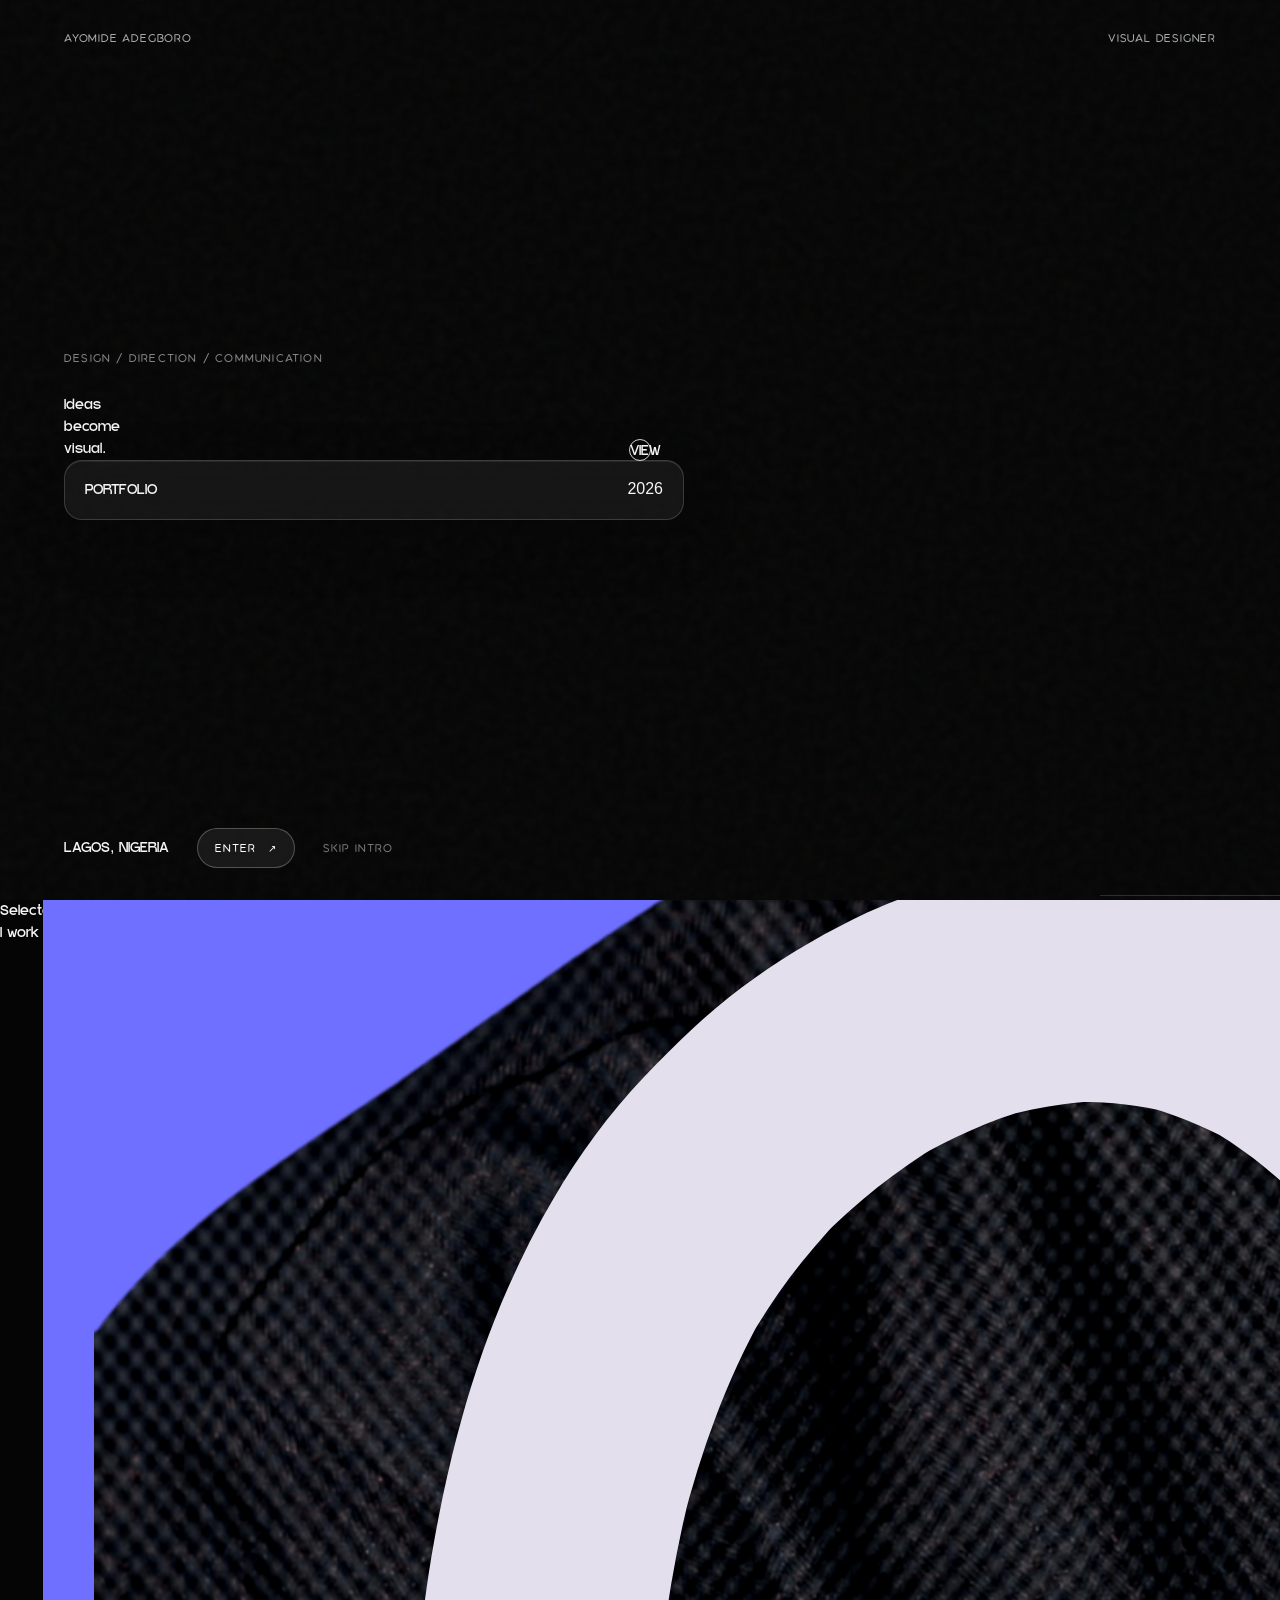
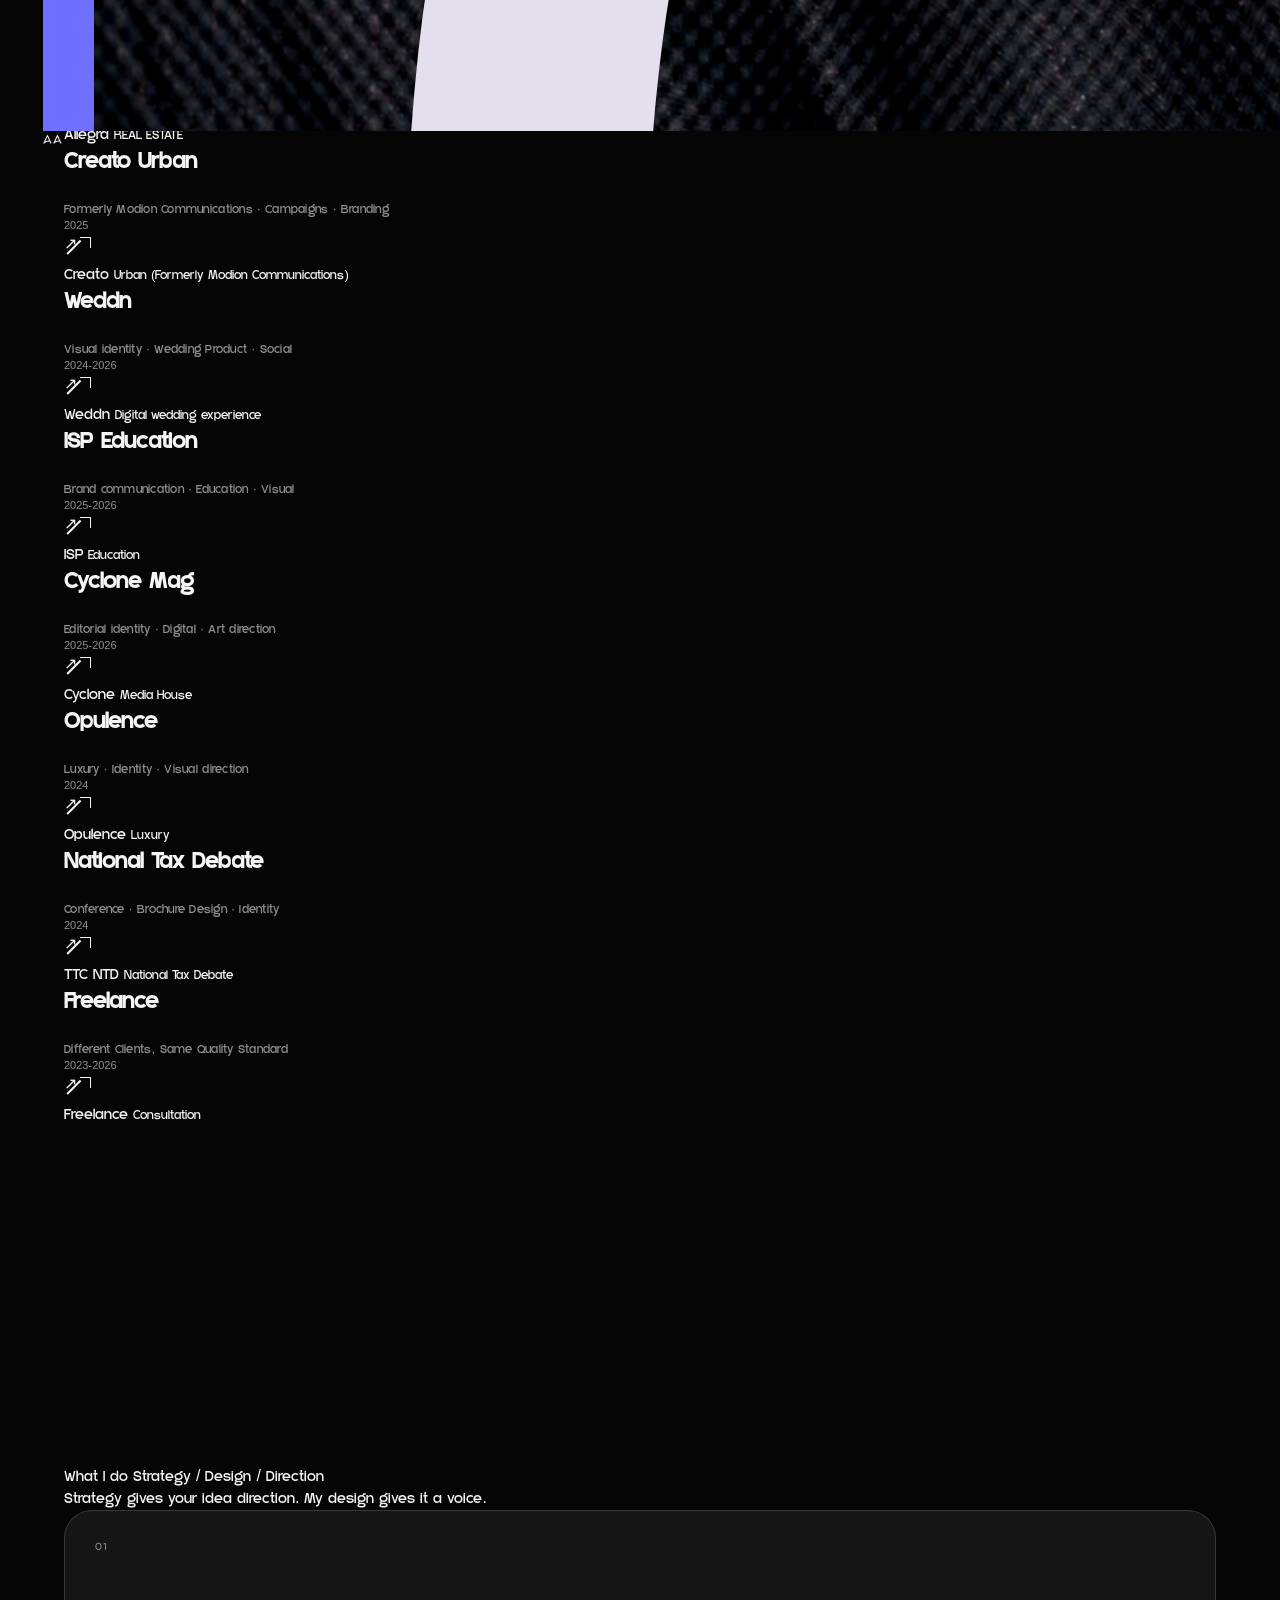
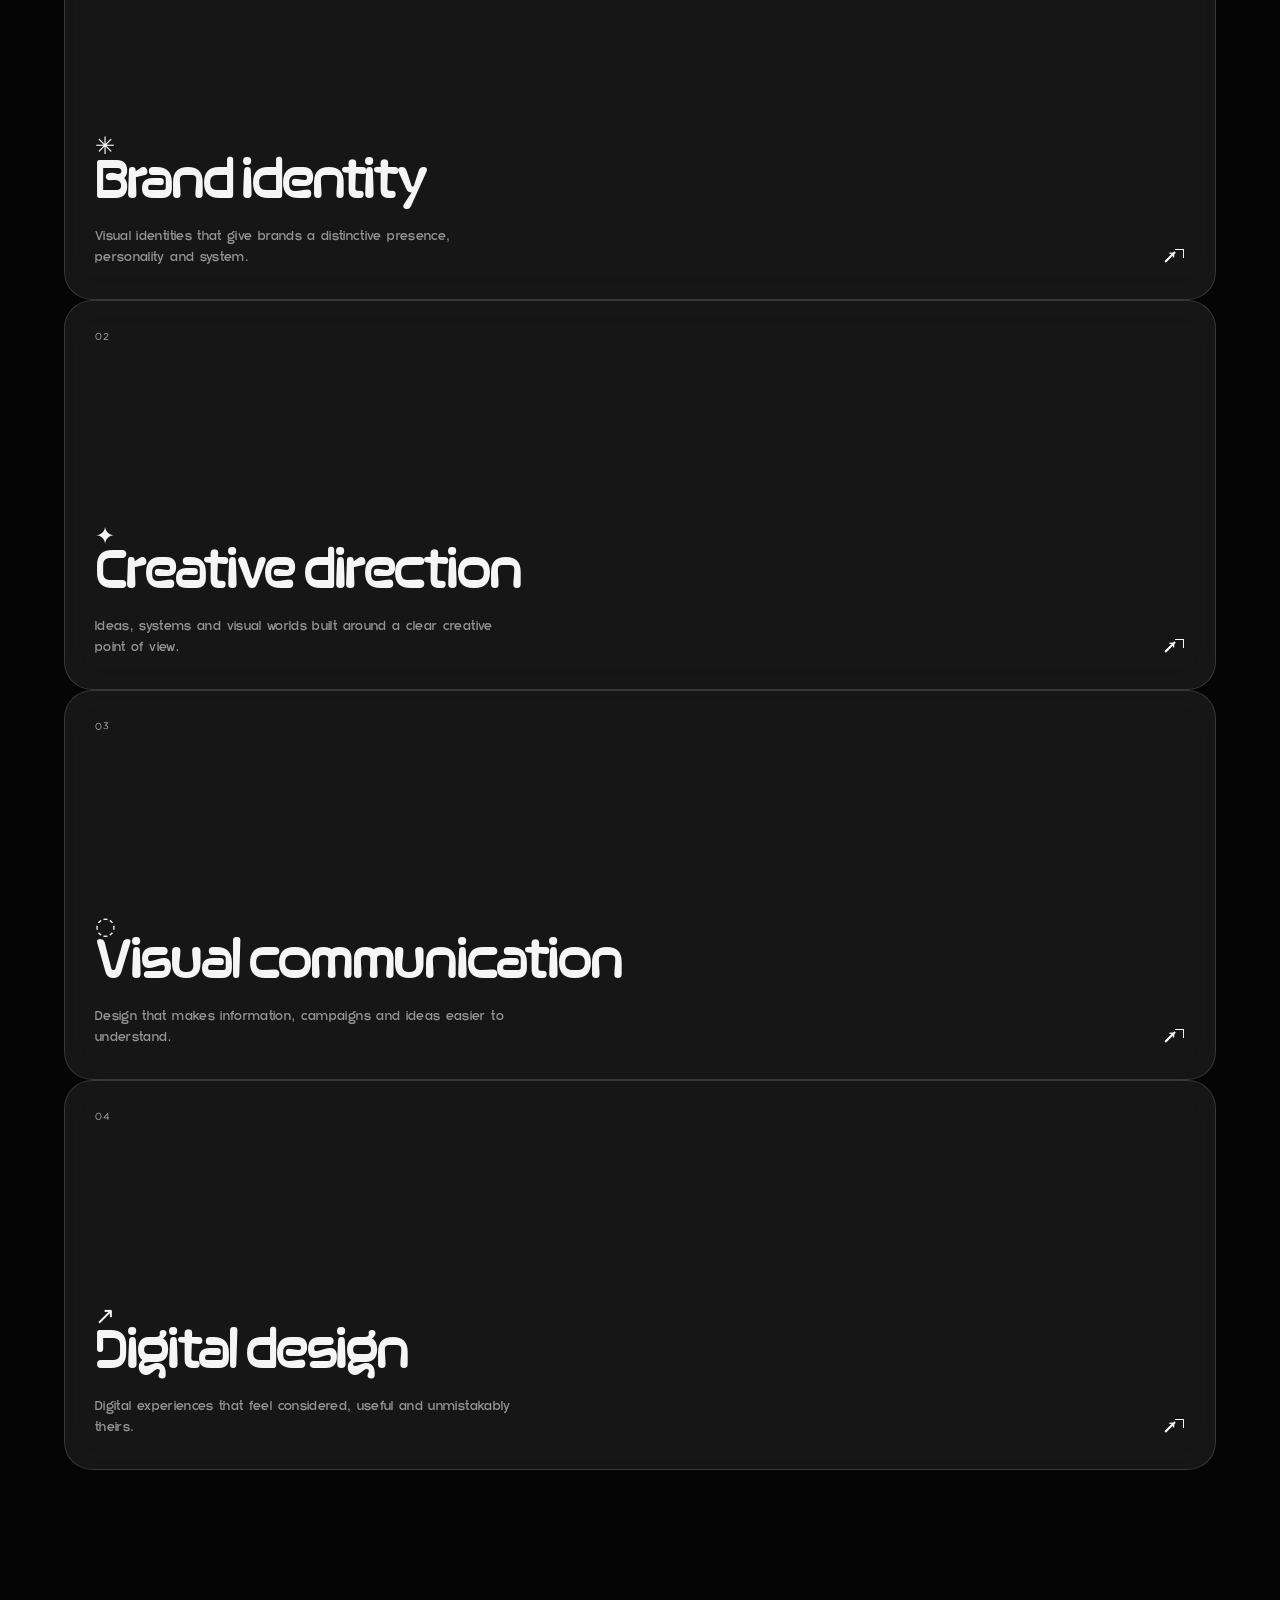
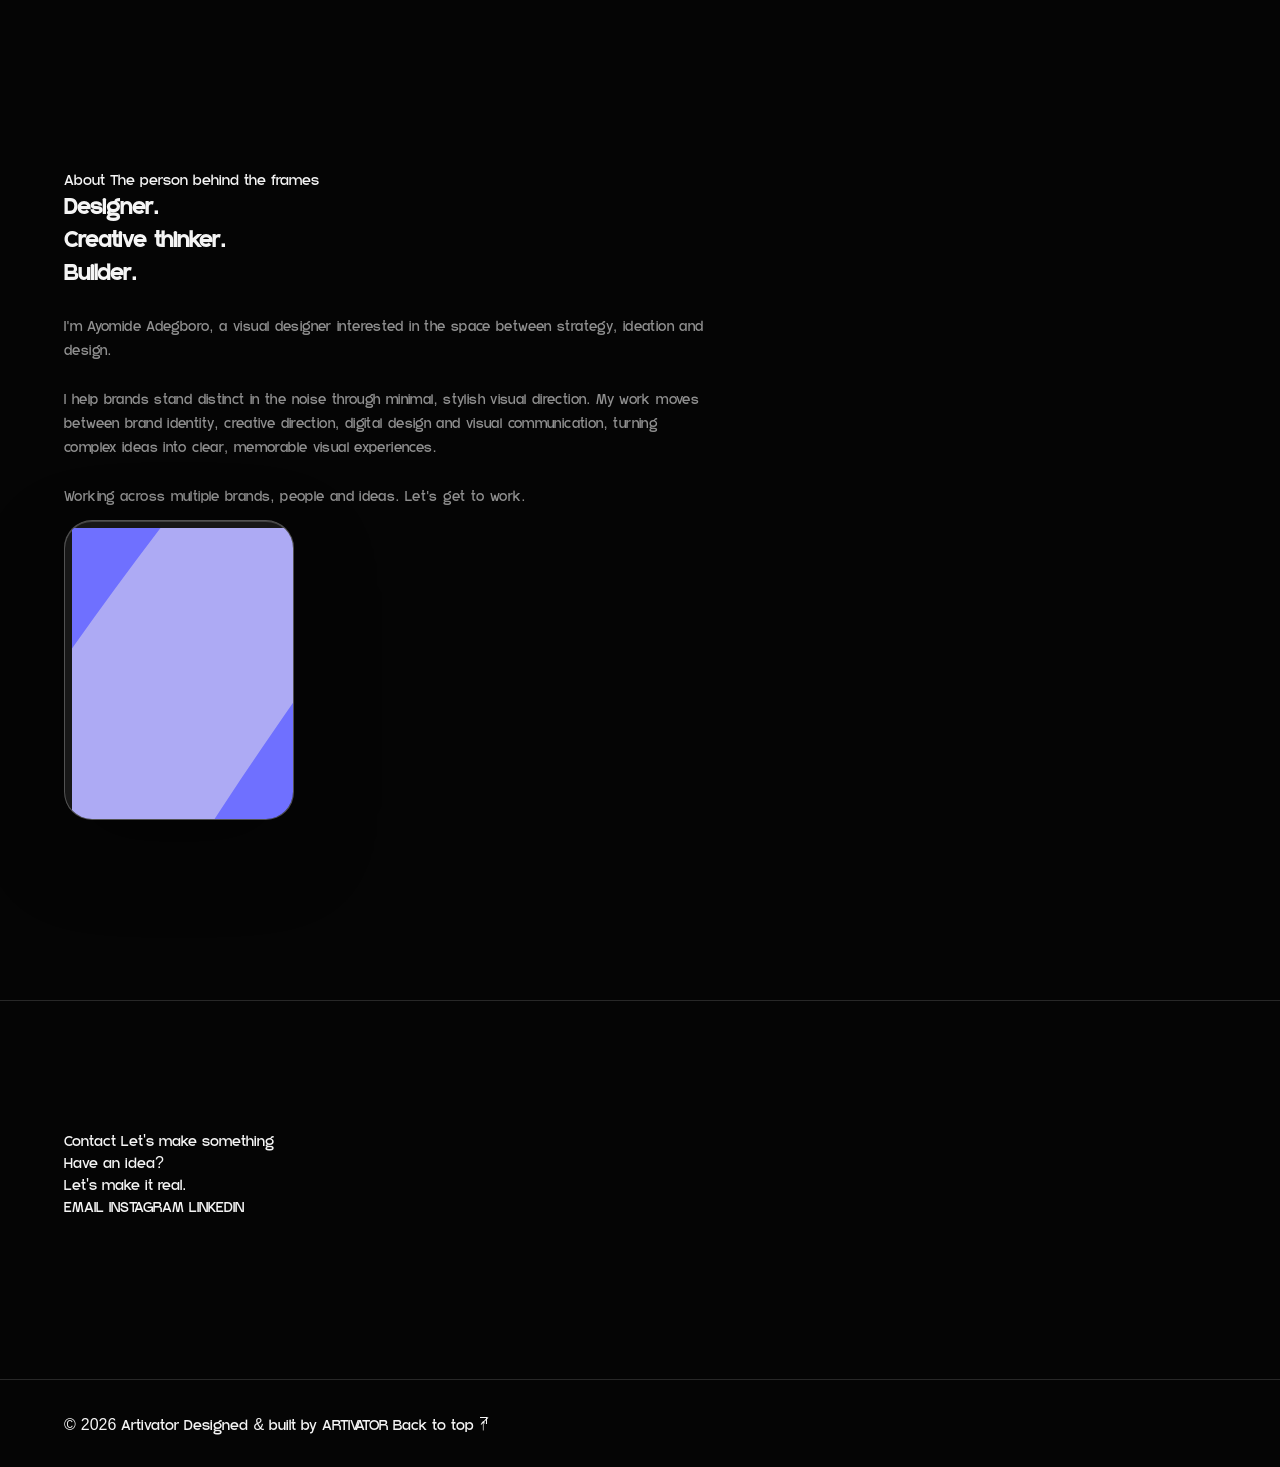
==== commit 4aa7e0fe: "Update index.html" ====
--- a/index.html
+++ b/index.html
@@ -3,617 +3,904 @@
 <head>
   <meta charset="UTF-8">
   <meta name="viewport" content="width=device-width, initial-scale=1.0">
-  <title>Artivator® | Visual Designer</title>
-
-  <link rel="preload" href="Rugis.ttf" as="font" type="font/ttf" crossorigin>
-  <link rel="preload" href="Aquatico-Regular.otf" as="font" type="font/otf" crossorigin>
-  <link rel="preload" href="Quera.otf" as="font" type="font/otf" crossorigin>
+
+  <meta
+    name="description"
+    content="Ayomide Adegboro is a visual designer working across brand identity, creative direction and visual communication."
+  >
+
+  <title>Ayomide Adegboro | Visual Designer</title>
+
+  <link rel="preload" href="Rugis.ttf?v=9" as="font" type="font/ttf" crossorigin>
+  <link rel="preload" href="Aquatico-Regular.otf?v=3" as="font" type="font/otf" crossorigin>
+  <link rel="preload" href="Quera.otf?v=2" as="font" type="font/otf" crossorigin>
 
   <link rel="stylesheet" href="style.css?v=13">
 </head>
 
-<body>
-
-  <div class="cursor"></div>
+<body class="intro-active">
 
   <!-- INTRO -->
 
-  <section class="intro" id="intro">
+  <div class="intro" id="intro">
 
     <div class="intro-noise"></div>
 
-    <div class="intro-orb intro-orb-purple"></div>
-    <div class="intro-orb intro-orb-red"></div>
-    <div class="intro-orb intro-orb-blue"></div>
+    <div class="intro-orb orb-one"></div>
+    <div class="intro-orb orb-two"></div>
+    <div class="intro-orb orb-three"></div>
 
     <div class="intro-top">
-      <span>ARTIVATOR®</span>
-      <span>PORTFOLIO / 2026</span>
+      <span>AYOMIDE ADEGBORO</span>
+      <span>VISUAL DESIGNER</span>
     </div>
 
     <div class="intro-stage">
 
       <div class="intro-kicker">
-        VISUAL DESIGNER / CREATIVE THINKER
-      </div>
-
-      <div class="intro-statements">
+        <span>DESIGN / DIRECTION / COMMUNICATION</span>
+      </div>
+
+      <div class="intro-statement statement-one">
         <span>Ideas</span>
+      </div>
+
+      <div class="intro-statement statement-two">
         <span>become</span>
+      </div>
+
+      <div class="intro-statement statement-three">
         <span>visual.</span>
       </div>
 
+      <div class="intro-glass">
+        <span>PORTFOLIO</span>
+        <span>2026</span>
+      </div>
+
     </div>
 
-    <div class="intro-glass">
-
-      <div class="intro-glass-left">
-        <span class="intro-glass-label">SELECTED WORK</span>
-        <span class="intro-glass-copy">Identity, digital experiences<br>and visual communication.</span>
-      </div>
-
-      <div class="intro-glass-right">
+    <div class="intro-bottom">
+
+      <div class="intro-location">
+        LAGOS, NIGERIA
+      </div>
+
+      <button class="intro-enter" id="enterPortfolio">
+        <span>Enter</span>
+        <span>↗</span>
+      </button>
+
+      <button class="intro-skip" id="skipIntro">
+        Skip intro
+      </button>
+
+    </div>
+
+    <div class="intro-progress"></div>
+
+  </div>
+
+
+  <!-- CURSOR -->
+
+  <div class="cursor">
+    <span>VIEW</span>
+  </div>
+
+
+  <!-- SCROLL PROGRESS -->
+
+  <div class="scroll-progress"></div>
+
+
+  <!-- HEADER -->
+
+  <header class="site-header">
+
+    <a href="#top" class="brand">
+
+      <span class="portrait-frame">
+
+        <img
+          src="portrait.png?v=9"
+          alt="Ayomide Adegboro"
+          onerror="this.style.display='none'; this.parentElement.classList.add('portrait-fallback');"
+        >
+
+        <span class="portrait-initials">AA</span>
+
+      </span>
+
+      <span class="brand-name">
+        Ayomide Adegboro
+      </span>
+
+    </a>
+
+
+    <nav class="main-nav">
+
+      <a href="#work" data-section="work">
+        Work
+      </a>
+
+      <a href="#about" data-section="about">
+        About
+      </a>
+
+      <a href="#contact" data-section="contact">
+        Connect
+      </a>
+
+    </nav>
+
+
+    <button
+      class="theme-toggle"
+      aria-label="Toggle colour mode"
+      type="button"
+    >
+      <span class="theme-icon">◌</span>
+    </button>
+
+  </header>
+
+
+  <main id="top">
+
+
+    <!-- HERO -->
+
+    <section class="hero">
+
+      <div class="hero-image"></div>
+
+      <div class="hero-colour"></div>
+
+      <div class="hero-overlay"></div>
+
+      <div class="hero-glass glass-pill">
+        <span>VISUAL DESIGNER</span>
+        <span>NIGERIA</span>
+      </div>
+
+
+      <div class="hero-content">
+
+        <div class="hero-title">
+
+          <span class="outline-text">
+            Hi, I'm Artivator
+          </span>
+
+          <span class="solid-text">
+            Hi, I'm Artivator
+          </span>
+
+        </div>
+
+
+        <div class="hero-bottom">
+
+          <p class="hero-description">
+            I design brands, their experiences and the visual worlds they inhabit.
+          </p>
+
+          <a href="#work" class="scroll-link">
+
+            <span>
+              Scroll to explore
+            </span>
+
+            <span class="scroll-arrow">
+              ↓
+            </span>
+
+          </a>
+
+        </div>
+
+      </div>
+
+
+      <div class="hero-corner">
+        <span>SELECTED WORK</span>
         <span>2023-2026</span>
       </div>
 
-    </div>
-
-    <div class="intro-bottom">
-
-      <button class="intro-enter" id="enterIntro">
-        ENTER
-        <span class="css-arrow css-arrow-diagonal"></span>
-      </button>
-
-      <button class="intro-skip" id="skipIntro">
-        SKIP INTRO
-      </button>
-
-      <div class="intro-progress">
-        <span class="intro-progress-bar"></span>
-      </div>
-
-    </div>
-
-  </section>
-
-
-  <!-- HEADER -->
-
-  <header class="site-header">
-
-    <a href="#top" class="brand">
-      <span class="brand-mark">
-        <img src="portrait.png" alt="Artivator">
-      </span>
-      <span>ARTIVATOR®</span>
+    </section>
+
+
+    <!-- INTRODUCTION -->
+
+    <section class="intro-section">
+
+      <div class="section-label">
+
+        <span>
+          Selected work
+        </span>
+
+        <span>
+          2023-2026
+        </span>
+
+      </div>
+
+
+      <div class="intro-copy reveal">
+
+        <p>
+          I work across identity, campaigns, digital experiences and visual systems,
+          helping ideas become clear, distinctive and memorable.
+        </p>
+
+      </div>
+
+    </section>
+
+
+    <!-- WORK -->
+
+    <section class="work-section" id="work">
+
+      <div class="work-heading reveal">
+
+        <span>
+          Selected work
+        </span>
+
+        <span>
+          A collection of things I have made
+        </span>
+
+      </div>
+
+
+      <div class="projects">
+
+
+        <a href="#" class="project reveal" data-project="scooler">
+
+          <div class="project-main">
+            <h2>Scooler AI</h2>
+
+            <p>
+              Agentic AI · Brand Identity · Digital Marketing
+            </p>
+          </div>
+
+          <div class="project-year">
+            2026
+          </div>
+
+          <div class="project-arrow">
+            ↗
+          </div>
+
+          <div class="project-preview">
+            <div class="preview-inner">
+              <span>Scooler</span>
+              <small>AI · Education</small>
+            </div>
+          </div>
+
+        </a>
+
+
+        <a href="#" class="project reveal" data-project="hexa">
+
+          <div class="project-main">
+            <h2>Hexa</h2>
+
+            <p>
+              Brand identity · Visual communication
+            </p>
+          </div>
+
+          <div class="project-year">
+            2026
+          </div>
+
+          <div class="project-arrow">
+            ↗
+          </div>
+
+          <div class="project-preview">
+            <div class="preview-inner">
+              <span>Hexa</span>
+              <small>Identity system</small>
+            </div>
+          </div>
+
+        </a>
+
+
+        <a href="#" class="project reveal" data-project="funtimes">
+
+          <div class="project-main">
+            <h2>FunTimes Magazine</h2>
+
+            <p>
+              Editorial · Visuals · Publication
+            </p>
+          </div>
+
+          <div class="project-year">
+            2025/2026
+          </div>
+
+          <div class="project-arrow">
+            ↗
+          </div>
+
+          <div class="project-preview">
+            <div class="preview-inner">
+              <span>FunTimes</span>
+              <small>Editorial</small>
+            </div>
+          </div>
+
+        </a>
+
+
+        <a href="#" class="project reveal" data-project="ibquake">
+
+          <div class="project-main">
+            <h2>Ibquake</h2>
+
+            <p>
+              Celebrity · Campaign · Brand Identity
+            </p>
+          </div>
+
+          <div class="project-year">
+            2025
+          </div>
+
+          <div class="project-arrow">
+            ↗
+          </div>
+
+          <div class="project-preview">
+            <div class="preview-inner">
+              <span>Ibquake</span>
+              <small>Campaign</small>
+            </div>
+          </div>
+
+        </a>
+
+
+        <a href="#" class="project reveal" data-project="allegra">
+
+          <div class="project-main">
+            <h2>Allegra</h2>
+
+            <p>
+              Real Estate · Visual Identity · Strategy
+            </p>
+          </div>
+
+          <div class="project-year">
+            2025/2026
+          </div>
+
+          <div class="project-arrow">
+            ↗
+          </div>
+
+          <div class="project-preview">
+            <div class="preview-inner">
+              <span>Allegra</span>
+              <small>REAL ESTATE</small>
+            </div>
+          </div>
+
+        </a>
+
+
+        <a href="#" class="project reveal" data-project="modion">
+
+          <div class="project-main">
+            <h2>Creato Urban</h2>
+
+            <p>
+              Formerly Modion Communications · Campaigns · Branding
+            </p>
+          </div>
+
+          <div class="project-year">
+            2025
+          </div>
+
+          <div class="project-arrow">
+            ↗
+          </div>
+
+          <div class="project-preview">
+            <div class="preview-inner">
+              <span>Creato</span>
+              <small>Urban (Formerly Modion Communications)</small>
+            </div>
+          </div>
+
+        </a>
+
+
+        <a href="#" class="project reveal" data-project="weddn">
+
+          <div class="project-main">
+            <h2>Weddn</h2>
+
+            <p>
+              Visual identity · Wedding Product · Social
+            </p>
+          </div>
+
+          <div class="project-year">
+            2024-2026
+          </div>
+
+          <div class="project-arrow">
+            ↗
+          </div>
+
+          <div class="project-preview">
+            <div class="preview-inner">
+              <span>Weddn</span>
+              <small>Digital wedding experience</small>
+            </div>
+          </div>
+
+        </a>
+
+
+        <a href="#" class="project reveal" data-project="isp">
+
+          <div class="project-main">
+            <h2>ISP Education</h2>
+
+            <p>
+              Brand communication · Education · Visual
+            </p>
+          </div>
+
+          <div class="project-year">
+            2025-2026
+          </div>
+
+          <div class="project-arrow">
+            ↗
+          </div>
+
+          <div class="project-preview">
+            <div class="preview-inner">
+              <span>ISP</span>
+              <small>Education</small>
+            </div>
+          </div>
+
+        </a>
+
+
+        <a href="#" class="project reveal" data-project="cyclone">
+
+          <div class="project-main">
+            <h2>Cyclone Mag</h2>
+
+            <p>
+              Editorial identity · Digital · Art direction
+            </p>
+          </div>
+
+          <div class="project-year">
+            2025-2026
+          </div>
+
+          <div class="project-arrow">
+            ↗
+          </div>
+
+          <div class="project-preview">
+            <div class="preview-inner">
+              <span>Cyclone</span>
+              <small>Media House</small>
+            </div>
+          </div>
+
+        </a>
+
+
+        <a href="#" class="project reveal" data-project="opulence">
+
+          <div class="project-main">
+            <h2>Opulence</h2>
+
+            <p>
+              Luxury · Identity · Visual direction
+            </p>
+          </div>
+
+          <div class="project-year">
+            2024
+          </div>
+
+          <div class="project-arrow">
+            ↗
+          </div>
+
+          <div class="project-preview">
+            <div class="preview-inner">
+              <span>Opulence</span>
+              <small>Luxury</small>
+            </div>
+          </div>
+
+        </a>
+
+
+        <a href="#" class="project reveal" data-project="tax">
+
+          <div class="project-main">
+            <h2>National Tax Debate</h2>
+
+            <p>
+              Conference · Brochure Design · Identity
+            </p>
+          </div>
+
+          <div class="project-year">
+            2024
+          </div>
+
+          <div class="project-arrow">
+            ↗
+          </div>
+
+          <div class="project-preview">
+            <div class="preview-inner">
+              <span>TTC NTD</span>
+              <small>National Tax Debate</small>
+            </div>
+          </div>
+
+        </a>
+
+
+        <a href="#" class="project reveal" data-project="mcsa">
+
+          <div class="project-main">
+            <h2>Freelance</h2>
+
+            <p>
+              Different Clients, Same Quality Standard
+            </p>
+          </div>
+
+          <div class="project-year">
+            2023-2026
+          </div>
+
+          <div class="project-arrow">
+            ↗
+          </div>
+
+          <div class="project-preview">
+            <div class="preview-inner">
+              <span>Freelance</span>
+              <small>Consultation</small>
+            </div>
+          </div>
+
+        </a>
+
+      </div>
+
+    </section>
+
+
+    <!-- SERVICES -->
+
+    <section class="statement-section">
+
+      <div class="section-label">
+
+        <span>
+          What I do
+        </span>
+
+        <span>
+          Strategy / Design / Direction
+        </span>
+
+      </div>
+
+
+      <div class="statement reveal">
+
+        <p>
+          Strategy gives your idea direction. My design gives it a voice.
+        </p>
+
+      </div>
+
+
+      <div class="services">
+
+
+        <div class="service-card reveal">
+
+          <div class="service-number">
+            01
+          </div>
+
+          <div class="service-glow"></div>
+
+          <div class="service-content">
+
+            <span class="service-icon">✳</span>
+
+            <h3>
+              Brand identity
+            </h3>
+
+            <p>
+              Visual identities that give brands a distinctive presence,
+              personality and system.
+            </p>
+
+          </div>
+
+          <div class="service-arrow">
+            ↗
+          </div>
+
+        </div>
+
+
+        <div class="service-card reveal">
+
+          <div class="service-number">
+            02
+          </div>
+
+          <div class="service-glow"></div>
+
+          <div class="service-content">
+
+            <span class="service-icon">✦</span>
+
+            <h3>
+              Creative direction
+            </h3>
+
+            <p>
+              Ideas, systems and visual worlds built around a clear
+              creative point of view.
+            </p>
+
+          </div>
+
+          <div class="service-arrow">
+            ↗
+          </div>
+
+        </div>
+
+
+        <div class="service-card reveal">
+
+          <div class="service-number">
+            03
+          </div>
+
+          <div class="service-glow"></div>
+
+          <div class="service-content">
+
+            <span class="service-icon">◌</span>
+
+            <h3>
+              Visual communication
+            </h3>
+
+            <p>
+              Design that makes information, campaigns and ideas
+              easier to understand.
+            </p>
+
+          </div>
+
+          <div class="service-arrow">
+            ↗
+          </div>
+
+        </div>
+
+
+        <div class="service-card reveal">
+
+          <div class="service-number">
+            04
+          </div>
+
+          <div class="service-glow"></div>
+
+          <div class="service-content">
+
+            <span class="service-icon">↗</span>
+
+            <h3>
+              Digital design
+            </h3>
+
+            <p>
+              Digital experiences that feel considered, useful and
+              unmistakably theirs.
+            </p>
+
+          </div>
+
+          <div class="service-arrow">
+            ↗
+          </div>
+
+        </div>
+
+      </div>
+
+    </section>
+
+
+    <!-- ABOUT -->
+
+    <section class="about-section" id="about">
+
+      <div class="section-label">
+
+        <span>
+          About
+        </span>
+
+        <span>
+          The person behind the frames
+        </span>
+
+      </div>
+
+
+      <div class="about-layout">
+
+        <div class="about-title reveal">
+
+          <h2>
+            Designer.<br>
+            Creative thinker.<br>
+            Builder.
+          </h2>
+
+        </div>
+
+
+        <div class="about-copy reveal">
+
+          <p class="large-copy">
+            I'm Ayomide Adegboro, a visual designer interested in the space
+            between strategy, ideation and design.
+          </p>
+
+          <p>
+            I help brands stand distinct in the noise through minimal, stylish
+            visual direction. My work moves between brand identity, creative
+            direction, digital design and visual communication, turning complex
+            ideas into clear, memorable visual experiences.
+          </p>
+
+          <p>
+            Working across multiple brands, people and ideas. Let's get to work.
+          </p>
+
+
+          <!-- PROFILE CARD -->
+
+          <div class="about-photo-card">
+
+            <img
+              src="portrait.png?v=10"
+              alt="Ayomide Adegboro"
+            >
+
+          </div>
+
+        </div>
+
+      </div>
+
+    </section>
+
+
+    <!-- CONTACT -->
+
+    <section class="contact-section" id="contact">
+
+      <div class="section-label">
+
+        <span>
+          Contact
+        </span>
+
+        <span>
+          Let's make something
+        </span>
+
+      </div>
+
+
+      <div class="contact-content reveal">
+
+        <p>
+          Have an idea?
+        </p>
+
+        <a
+          href="mailto:hello@ayomideadegboro.com"
+          class="contact-email"
+        >
+          Let's make it real.
+        </a>
+
+
+        <div class="contact-meta">
+
+          <a href="mailto:ayomideadegboro116@gmail.com">
+            EMAIL
+          </a>
+
+          <a
+            href="https://www.instagram.com/artivator_/"
+            target="_blank"
+            rel="noopener noreferrer"
+          >
+            INSTAGRAM
+          </a>
+
+          <a
+            href="https://www.linkedin.com/in/ayomide-adegboro-35426b227/"
+            target="_blank"
+            rel="noopener noreferrer"
+          >
+            LINKEDIN
+          </a>
+
+        </div>
+
+      </div>
+
+    </section>
+
+  </main>
+
+
+  <footer class="site-footer">
+
+    <span>
+      © 2026 Artivator
+    </span>
+
+    <span>
+      Designed & built by ARTIVATOR
+    </span>
+
+    <a href="#top">
+      Back to top <span class="footer-arrow">↑</span>
     </a>
 
-    <nav class="main-nav">
-      <a href="#work">Work</a>
-      <a href="#services">Services</a>
-      <a href="#about">About</a>
-      <a href="#contact">Contact</a>
-    </nav>
-
-    <button class="theme-toggle" id="themeToggle" aria-label="Toggle theme">
-      <span class="theme-icon"></span>
-    </button>
-
-  </header>
-
-
-  <main id="top">
-
-    <!-- HERO -->
-
-    <section class="hero">
-
-      <div class="hero-image"></div>
-      <div class="hero-color"></div>
-      <div class="hero-overlay"></div>
-
-      <div class="hero-content">
-
-        <div class="glass-pill">
-          <span class="glass-dot"></span>
-          VISUAL DESIGNER / NIGERIA
-        </div>
-
-        <h1>
-          <span>Hi, I'm</span>
-          <strong>Artivator</strong>
-        </h1>
-
-        <p>
-          I build visual identities, digital experiences and communication
-          systems for brands, people and ideas that deserve to be seen.
-        </p>
-
-        <a href="#work" class="scroll-link">
-          SCROLL TO EXPLORE
-          <span class="scroll-arrow"></span>
-        </a>
-
-      </div>
-
-      <div class="hero-meta hero-meta-left">
-        <span>BASED IN LAGOS</span>
-        <span>AVAILABLE FOR SELECT PROJECTS</span>
-      </div>
-
-      <div class="hero-meta hero-meta-right">
-        <span>2023-2026</span>
-      </div>
-
-    </section>
-
-
-    <!-- INTRO STATEMENT -->
-
-    <section class="statement-section">
-
-      <div class="statement-small">
-        SELECTED WORK
-      </div>
-
-      <h2>
-        Turning ideas into
-        <span>visual experiences.</span>
-      </h2>
-
-    </section>
-
-
-    <!-- WORK -->
-
-    <section class="work-section" id="work">
-
-      <div class="section-heading">
-        <div>
-          <span class="section-eyebrow">SELECTED PROJECTS</span>
-          <h2>Work</h2>
-        </div>
-
-        <p>
-          A selection of identities, campaigns, digital experiences
-          and communication projects.
-        </p>
-      </div>
-
-
-      <div class="project-list">
-
-        <a href="#" class="project-row">
-
-          <div class="project-main">
-            <h3>Scooler AI</h3>
-            <p>Agentic AI · Brand Identity · Digital Marketing</p>
-          </div>
-
-          <div class="project-year">2026</div>
-
-          <div class="project-arrow">
-            <span></span>
-          </div>
-
-        </a>
-
-
-        <a href="#" class="project-row">
-
-          <div class="project-main">
-            <h3>Hexa</h3>
-            <p>Brand Identity · Visual Communication</p>
-          </div>
-
-          <div class="project-year">2026</div>
-
-          <div class="project-arrow">
-            <span></span>
-          </div>
-
-        </a>
-
-
-        <a href="#" class="project-row">
-
-          <div class="project-main">
-            <h3>FunTimes Magazine</h3>
-            <p>Editorial · Visuals · Publication</p>
-          </div>
-
-          <div class="project-year">2025/2026</div>
-
-          <div class="project-arrow">
-            <span></span>
-          </div>
-
-        </a>
-
-
-        <a href="#" class="project-row">
-
-          <div class="project-main">
-            <h3>Ibquake</h3>
-            <p>Brand Identity · Art Direction</p>
-          </div>
-
-          <div class="project-year">2025</div>
-
-          <div class="project-arrow">
-            <span></span>
-          </div>
-
-        </a>
-
-
-        <a href="#" class="project-row">
-
-          <div class="project-main">
-            <h3>Allegra</h3>
-            <p>Brand Identity · Digital Design</p>
-          </div>
-
-          <div class="project-year">2025</div>
-
-          <div class="project-arrow">
-            <span></span>
-          </div>
-
-        </a>
-
-
-        <a href="#" class="project-row">
-
-          <div class="project-main">
-            <h3>Creato Urban</h3>
-            <p>Creative Direction · Visual Communication</p>
-          </div>
-
-          <div class="project-year">2025</div>
-
-          <div class="project-arrow">
-            <span></span>
-          </div>
-
-        </a>
-
-
-        <a href="#" class="project-row">
-
-          <div class="project-main">
-            <h3>Weddn</h3>
-            <p>Brand Identity · Product Design</p>
-          </div>
-
-          <div class="project-year">2025</div>
-
-          <div class="project-arrow">
-            <span></span>
-          </div>
-
-        </a>
-
-
-        <a href="#" class="project-row">
-
-          <div class="project-main">
-            <h3>ISP Education</h3>
-            <p>Digital Marketing · Visual Communication</p>
-          </div>
-
-          <div class="project-year">2025</div>
-
-          <div class="project-arrow">
-            <span></span>
-          </div>
-
-        </a>
-
-
-        <a href="#" class="project-row">
-
-          <div class="project-main">
-            <h3>Cyclone Mag</h3>
-            <p>Editorial · Brand Identity · Digital Design</p>
-          </div>
-
-          <div class="project-year">2025</div>
-
-          <div class="project-arrow">
-            <span></span>
-          </div>
-
-        </a>
-
-
-        <a href="#" class="project-row">
-
-          <div class="project-main">
-            <h3>Opulence</h3>
-            <p>Brand Identity · Art Direction</p>
-          </div>
-
-          <div class="project-year">2025</div>
-
-          <div class="project-arrow">
-            <span></span>
-          </div>
-
-        </a>
-
-
-        <a href="#" class="project-row">
-
-          <div class="project-main">
-            <h3>National Tax Debate</h3>
-            <p>Campaign · Visual Communication</p>
-          </div>
-
-          <div class="project-year">2024</div>
-
-          <div class="project-arrow">
-            <span></span>
-          </div>
-
-        </a>
-
-
-        <a href="#" class="project-row">
-
-          <div class="project-main">
-            <h3>Freelance</h3>
-            <p>Branding · Digital · Campaigns</p>
-          </div>
-
-          <div class="project-year">2023-2026</div>
-
-          <div class="project-arrow">
-            <span></span>
-          </div>
-
-        </a>
-
-      </div>
-
-    </section>
-
-
-    <!-- SERVICES -->
-
-    <section class="services-section" id="services">
-
-      <div class="section-heading">
-
-        <div>
-          <span class="section-eyebrow">WHAT I DO</span>
-          <h2>Services</h2>
-        </div>
-
-        <p>
-          Creative thinking backed by strategy, systems and strong visual execution.
-        </p>
-
-      </div>
-
-
-      <div class="services-grid">
-
-        <div class="service-card">
-
-          <div class="service-top">
-            <span class="service-number">01</span>
-
-            <span class="service-icon service-icon-one">✳</span>
-          </div>
-
-          <div>
-            <h3>Brand identity</h3>
-            <p>
-              Building distinctive identities that give brands
-              a clear visual language and personality.
-            </p>
-          </div>
-
-          <span class="service-arrow"></span>
-
-        </div>
-
-
-        <div class="service-card">
-
-          <div class="service-top">
-            <span class="service-number">02</span>
-
-            <span class="service-icon service-icon-two">✦</span>
-          </div>
-
-          <div>
-            <h3>Creative direction</h3>
-            <p>
-              Developing the visual direction, concepts and systems
-              that bring creative ideas to life.
-            </p>
-          </div>
-
-          <span class="service-arrow"></span>
-
-        </div>
-
-
-        <div class="service-card">
-
-          <div class="service-top">
-            <span class="service-number">03</span>
-
-            <span class="service-icon service-icon-three">◌</span>
-          </div>
-
-          <div>
-            <h3>Visual communication</h3>
-            <p>
-              Translating messages into visual experiences
-              that are clear, memorable and engaging.
-            </p>
-          </div>
-
-          <span class="service-arrow"></span>
-
-        </div>
-
-
-        <div class="service-card">
-
-          <div class="service-top">
-            <span class="service-number">04</span>
-
-            <span class="service-icon service-icon-four"></span>
-          </div>
-
-          <div>
-            <h3>Digital design</h3>
-            <p>
-              Designing digital experiences, interfaces and
-              visual systems built for modern platforms.
-            </p>
-          </div>
-
-          <span class="service-arrow"></span>
-
-        </div>
-
-      </div>
-
-    </section>
-
-
-    <!-- ABOUT -->
-
-    <section class="about-section" id="about">
-
-      <div class="about-heading">
-        <span class="section-eyebrow">A LITTLE ABOUT ME</span>
-        <h2>About</h2>
-      </div>
-
-      <div class="about-content">
-
-        <div class="about-copy">
-
-          <p class="about-large">
-            I'm a visual designer and creative thinker focused on
-            building identities, experiences and ideas that connect.
-          </p>
-
-          <p>
-            My work sits between strategy and visual expression.
-            I enjoy taking complex ideas and finding simple,
-            intentional ways to make them visible.
-          </p>
-
-          <p>
-            Working across multiple brands, people and ideas.
-            Let's get to work.
-          </p>
-
-
-          <div class="about-photo-card">
-
-            <div class="about-photo-inner">
-              <img src="portrait.png" alt="Artivator">
-            </div>
-
-          </div>
-
-        </div>
-
-
-        <div class="about-side">
-
-          <div class="about-detail">
-            <span>DISCIPLINES</span>
-            <p>
-              Brand Identity<br>
-              Creative Direction<br>
-              Visual Communication<br>
-              Digital Design
-            </p>
-          </div>
-
-          <div class="about-detail">
-            <span>LOCATION</span>
-            <p>Lagos, Nigeria</p>
-          </div>
-
-          <div class="about-detail">
-            <span>EXPERIENCE</span>
-            <p>2023-2026</p>
-          </div>
-
-        </div>
-
-      </div>
-
-    </section>
-
-
-    <!-- CONTACT -->
-
-    <section class="contact-section" id="contact">
-
-      <div class="contact-top">
-        <span class="section-eyebrow">HAVE A PROJECT?</span>
-        <span>LET'S TALK</span>
-      </div>
-
-      <div class="contact-main">
-
-        <h2>
-          Let's make
-          <span>something.</span>
-        </h2>
-
-        <a href="mailto:hello@artivator.com" class="contact-link">
-          GET IN TOUCH
-          <span class="css-arrow css-arrow-diagonal"></span>
-        </a>
-
-      </div>
-
-    </section>
-
-  </main>
-
-
-  <!-- FOOTER -->
-
-  <footer class="site-footer">
-
-    <div class="footer-top">
-
-      <div class="footer-brand">
-        ARTIVATOR®
-      </div>
-
-      <a href="#top" class="back-top">
-        BACK TO TOP
-        <span class="footer-arrow"></span>
-      </a>
-
-    </div>
-
-    <div class="footer-bottom">
-
-      <span>© 2026 ARTIVATOR®</span>
-      <span>LAGOS, NIGERIA</span>
-
-    </div>
-
   </footer>
 
 
-  <script src="script.js?v=13"></script>
+  <script src="script.js?v=10"></script>
 
 </body>
 </html>
--- a/style.css
+++ b/style.css
@@ -1,93 +1,104 @@
 @font-face {
   font-family: "Rugis";
-  src: url("./Rugis.ttf?v=9") format("truetype");
+  src: url("Rugis.ttf") format("truetype");
+  font-weight: 400;
+  font-style: normal;
   font-display: swap;
 }
 
 @font-face {
   font-family: "Aquatico";
-  src: url("./Aquatico-Regular.otf?v=3") format("opentype");
+  src: url("Aquatico-Regular.otf") format("opentype");
+  font-weight: 400;
+  font-style: normal;
   font-display: swap;
 }
 
 @font-face {
   font-family: "Quera";
-  src: url("./Quera.otf?v=2") format("opentype");
+  src: url("Quera.otf") format("opentype");
+  font-weight: 400;
+  font-style: normal;
   font-display: swap;
 }
 
 
 :root {
-  --bg: #070707;
+  --bg: #050505;
   --text: #f5f5f5;
-  --muted: #999999;
-  --line: rgba(255,255,255,0.15);
-  --soft-line: rgba(255,255,255,0.08);
-  --glass: rgba(255,255,255,0.065);
-  --glass-strong: rgba(255,255,255,0.105);
-  --glass-border: rgba(255,255,255,0.15);
-  --card-bg: rgba(255,255,255,0.055);
-  --header-bg: rgba(7,7,7,0.55);
-}
-
+  --muted: rgba(245,245,245,.58);
+  --line: rgba(255,255,255,.14);
+  --glass: rgba(255,255,255,.07);
+  --glass-border: rgba(255,255,255,.15);
+  --ease: cubic-bezier(.16,1,.3,1);
+}
 
 body.light {
-  --bg: #eeeeec;
-  --text: #111111;
-  --muted: #686868;
-  --line: rgba(0,0,0,0.15);
-  --soft-line: rgba(0,0,0,0.08);
-  --glass: rgba(255,255,255,0.48);
-  --glass-strong: rgba(255,255,255,0.65);
-  --glass-border: rgba(0,0,0,0.12);
-  --card-bg: rgba(255,255,255,0.42);
-  --header-bg: rgba(238,238,236,0.62);
+  --bg: #f5f5f2;
+  --text: #080808;
+  --muted: rgba(0,0,0,.55);
+  --line: rgba(0,0,0,.14);
+  --glass: rgba(255,255,255,.5);
+  --glass-border: rgba(0,0,0,.12);
 }
 
 
 * {
+  box-sizing: border-box;
   margin: 0;
   padding: 0;
-  box-sizing: border-box;
-}
-
+}
 
 html {
   scroll-behavior: smooth;
 }
-
 
 body {
   background: var(--bg);
   color: var(--text);
-  font-family: "Quera", Arial, sans-serif;
+  font-family: "Quera", sans-serif;
   overflow-x: hidden;
+  transition:
+    background .5s ease,
+    color .5s ease;
+}
+
+body,
+button,
+a {
   cursor: none;
-  transition:
-    background 0.55s ease,
-    color 0.55s ease;
-}
-
-
-body.intro-active {
-  overflow: hidden;
-}
-
-
+}
+
+button,
 a {
   color: inherit;
   text-decoration: none;
-}
-
-
-button {
-  font: inherit;
-}
-
-
-::selection {
-  background: var(--text);
-  color: var(--bg);
+  border: 0;
+  background: none;
+  font-family: inherit;
+}
+
+
+/* CURSOR */
+
+.cursor {
+  position: fixed;
+  width: 22px;
+  height: 22px;
+  border: 1px solid rgba(255,255,255,.8);
+  border-radius: 50%;
+  pointer-events: none;
+  z-index: 99999;
+  transform: translate(-50%, -50%);
+  transition:
+    width .25s ease,
+    height .25s ease,
+    background .25s ease,
+    border-color .25s ease;
+}
+
+body.light .cursor {
+  border-color: rgba(0,0,0,.7);
 }
 
 
@@ -97,449 +108,275 @@
   position: fixed;
   inset: 0;
   z-index: 10000;
-  background: #070707;
-  color: white;
+  background: #050505;
   overflow: hidden;
   display: flex;
   flex-direction: column;
   justify-content: space-between;
-  padding: 30px 42px;
-  transition:
-    opacity 1.2s cubic-bezier(.77,0,.175,1),
-    visibility 1.2s;
-}
-
-
-.intro.exit {
-  opacity: 0;
-  visibility: hidden;
-  pointer-events: none;
-}
-
+  padding: 32px 64px;
+}
 
 .intro-noise {
   position: absolute;
   inset: -50%;
-  opacity: 0.055;
+  opacity: .07;
   pointer-events: none;
   background-image:
-    url("data:image/svg+xml,%3Csvg viewBox='0 0 180 180' xmlns='http://www.w3.org/2000/svg'%3E%3Cfilter id='n'%3E%3CfeTurbulence type='fractalNoise' baseFrequency='.9' numOctaves='4' stitchTiles='stitch'/%3E%3C/filter%3E%3Crect width='100%25' height='100%25' filter='url(%23n)' opacity='.8'/%3E%3C/svg%3E");
-  animation: noiseMove .25s steps(2) infinite;
-}
-
+    url("data:image/svg+xml,%3Csvg viewBox='0 0 180 180' xmlns='http://www.w3.org/2000/svg'%3E%3Cfilter id='n'%3E%3CfeTurbulence type='fractalNoise' baseFrequency='.9' numOctaves='4' stitchTiles='stitch'/%3E%3C/filter%3E%3Crect width='100%25' height='100%25' filter='url(%23n)' opacity='.5'/%3E%3C/svg%3E");
+  animation: noiseMove .2s steps(2) infinite;
+}
+
+@keyframes noiseMove {
+  0% { transform: translate(0,0); }
+  25% { transform: translate(2%,-2%); }
+  50% { transform: translate(-2%,2%); }
+  75% { transform: translate(2%,2%); }
+  100% { transform: translate(-2%,-2%); }
+}
 
 .intro-orb {
   position: absolute;
+  width: 35vw;
+  height: 35vw;
   border-radius: 50%;
-  filter: blur(70px);
-  opacity: .7;
+  filter: blur(90px);
+  opacity: .5;
   pointer-events: none;
 }
 
-
-.orb-one {
-  width: 360px;
-  height: 360px;
-  background: #663cff;
+.intro-orb-purple {
+  background: #5d21d1;
+  top: 5%;
   left: 12%;
-  top: 18%;
-  animation: orbOne 7s ease-in-out infinite alternate;
-}
-
-
-.orb-two {
-  width: 300px;
-  height: 300px;
-  background: #ff315b;
-  right: 12%;
+  animation: orbOne 9s ease-in-out infinite alternate;
+}
+
+.intro-orb-red {
+  background: #d72d45;
+  bottom: -10%;
+  right: 10%;
+  animation: orbTwo 11s ease-in-out infinite alternate;
+}
+
+.intro-orb-blue {
+  background: #1739d1;
   top: 30%;
-  animation: orbTwo 8s ease-in-out infinite alternate;
-}
-
-
-.orb-three {
-  width: 240px;
-  height: 240px;
-  background: #168cff;
-  left: 45%;
-  bottom: 4%;
-  animation: orbThree 6s ease-in-out infinite alternate;
-}
-
+  right: -10%;
+  animation: orbThree 13s ease-in-out infinite alternate;
+}
+
+@keyframes orbOne {
+  from { transform: translate(-5%, -3%) scale(1); }
+  to { transform: translate(20%, 12%) scale(1.2); }
+}
+
+@keyframes orbTwo {
+  from { transform: translate(8%, 5%) scale(1); }
+  to { transform: translate(-18%, -15%) scale(1.15); }
+}
+
+@keyframes orbThree {
+  from { transform: translate(0,0) scale(1); }
+  to { transform: translate(-20%,15%) scale(1.25); }
+}
 
 .intro-top {
   position: relative;
-  z-index: 3;
+  z-index: 2;
   display: flex;
   justify-content: space-between;
-  font-family: "Aquatico", Arial, sans-serif;
+  font-family: "Aquatico", sans-serif;
+  font-size: 10px;
+  letter-spacing: .08em;
+  color: rgba(255,255,255,.65);
+}
+
+.intro-stage {
+  position: relative;
+  z-index: 2;
+  flex: 1;
+  display: flex;
+  flex-direction: column;
+  justify-content: center;
+}
+
+.intro-kicker {
+  font-family: "Aquatico", sans-serif;
+  font-size: 10px;
+  letter-spacing: .12em;
+  color: rgba(255,255,255,.5);
+  margin-bottom: 30px;
+}
+
+.intro-statements {
+  display: flex;
+  flex-direction: column;
+  font-family: "Rugis", sans-serif;
+  font-size: clamp(70px, 12vw, 190px);
+  line-height: .78;
+  letter-spacing: -.055em;
+}
+
+.intro-statements span {
+  opacity: 0;
+  transform: translateY(40px);
+  animation: introText 1s var(--ease) forwards;
+}
+
+.intro-statements span:nth-child(1) {
+  animation-delay: .2s;
+}
+
+.intro-statements span:nth-child(2) {
+  animation-delay: .35s;
+}
+
+.intro-statements span:nth-child(3) {
+  animation-delay: .5s;
+}
+
+@keyframes introText {
+  to {
+    opacity: 1;
+    transform: translateY(0);
+  }
+}
+
+.intro-glass {
+  position: relative;
+  z-index: 2;
+  width: min(620px, 100%);
+  padding: 18px 20px;
+  border: 1px solid rgba(255,255,255,.16);
+  border-radius: 18px;
+  background: rgba(255,255,255,.06);
+  backdrop-filter: blur(22px);
+  -webkit-backdrop-filter: blur(22px);
+  display: flex;
+  justify-content: space-between;
+  align-items: center;
+  box-shadow:
+    inset 0 1px 0 rgba(255,255,255,.08),
+    0 20px 60px rgba(0,0,0,.2);
+}
+
+.intro-glass-left {
+  display: flex;
+  flex-direction: column;
+  gap: 7px;
+}
+
+.intro-glass-label {
+  font-family: "Aquatico", sans-serif;
   font-size: 9px;
-  letter-spacing: .09em;
-  text-transform: uppercase;
-  opacity: 0;
-  animation: fadeIn .8s ease .2s forwards;
-}
-
-
-.intro-stage {
+  letter-spacing: .1em;
+  color: rgba(255,255,255,.45);
+}
+
+.intro-glass-copy {
+  font-size: 12px;
+  line-height: 1.35;
+  letter-spacing: .02em;
+  color: rgba(255,255,255,.75);
+}
+
+.intro-glass-right {
+  font-family: "Aquatico", sans-serif;
+  font-size: 10px;
+  color: rgba(255,255,255,.5);
+}
+
+.intro-bottom {
   position: relative;
   z-index: 2;
-  height: 62vh;
-  display: flex;
-  align-items: center;
-  justify-content: center;
-}
-
-
-.intro-kicker {
-  position: absolute;
-  top: 4%;
-  left: 0;
-  font-family: "Aquatico", Arial, sans-serif;
-  font-size: 8px;
-  letter-spacing: .1em;
-  opacity: 0;
-  animation: fadeIn .8s ease .7s forwards;
-}
-
-
-.intro-statement {
-  position: absolute;
-  width: 100%;
-  text-align: center;
-  font-family: "Rugis", Arial, sans-serif;
-  font-size: clamp(100px, 17vw, 250px);
-  line-height: .7;
-  letter-spacing: -.065em;
-  opacity: 0;
-}
-
-
-.statement-one {
-  animation: statementOne 4.8s cubic-bezier(.77,0,.175,1) .8s both;
-}
-
-
-.statement-two {
-  animation: statementTwo 4.8s cubic-bezier(.77,0,.175,1) 1.8s both;
-}
-
-
-.statement-three {
-  animation: statementThree 4.8s cubic-bezier(.77,0,.175,1) 2.8s both;
-}
-
-
-.intro-glass {
-  position: absolute;
-  right: 0;
-  bottom: 2%;
-  padding: 15px 18px;
-  border: 1px solid rgba(255,255,255,.18);
-  border-radius: 18px;
-  background: rgba(255,255,255,.07);
-  backdrop-filter: blur(18px);
-  -webkit-backdrop-filter: blur(18px);
-  display: flex;
-  gap: 20px;
-  font-family: "Aquatico", Arial, sans-serif;
-  font-size: 8px;
-  letter-spacing: .09em;
-}
-
-
-.intro-bottom {
-  position: relative;
-  z-index: 4;
-  display: grid;
-  grid-template-columns: 1fr auto 1fr;
-  align-items: end;
-  opacity: 0;
-  animation: fadeIn .8s ease 1.1s forwards;
-}
-
-
-.intro-location,
-.intro-skip,
-.intro-enter {
-  font-family: "Aquatico", Arial, sans-serif;
-  font-size: 8px;
-  text-transform: uppercase;
-  letter-spacing: .09em;
-}
-
+  display: flex;
+  align-items: center;
+  gap: 28px;
+}
 
 .intro-enter,
 .intro-skip {
-  border: 0;
-  background: transparent;
+  font-family: "Aquatico", sans-serif;
+  font-size: 10px;
+  letter-spacing: .1em;
   color: white;
-  cursor: none;
-}
-
+  display: flex;
+  align-items: center;
+  gap: 12px;
+}
 
 .intro-enter {
-  display: flex;
-  align-items: center;
-  gap: 12px;
-}
-
-
-.css-arrow-diagonal {
-  position: relative;
-  width: 17px;
-  height: 17px;
+  padding: 13px 17px;
+  border: 1px solid rgba(255,255,255,.25);
+  border-radius: 999px;
+  background: rgba(255,255,255,.07);
+  backdrop-filter: blur(15px);
+  -webkit-backdrop-filter: blur(15px);
+}
+
+.intro-skip {
+  color: rgba(255,255,255,.45);
+}
+
+.intro-progress {
+  position: absolute;
+  right: 0;
+  bottom: 4px;
+  width: 180px;
+  height: 1px;
+  background: rgba(255,255,255,.15);
+}
+
+.intro-progress-bar {
   display: block;
-  transition: transform .35s ease;
-}
-
-
-.css-arrow-diagonal::before,
-.css-arrow-diagonal::after {
+  height: 100%;
+  width: 0;
+  background: white;
+  animation: introProgress 5s linear forwards;
+}
+
+@keyframes introProgress {
+  to {
+    width: 100%;
+  }
+}
+
+
+/* ARROWS */
+
+.css-arrow {
+  position: relative;
+  display: inline-block;
+  width: 16px;
+  height: 16px;
+  flex: 0 0 16px;
+}
+
+.css-arrow::before {
   content: "";
   position: absolute;
-  display: block;
-}
-
-
-.css-arrow-diagonal::before {
-  width: 12px;
+  width: 11px;
   height: 1.5px;
   background: currentColor;
-  left: 2px;
-  top: 11px;
+  top: 8px;
+  left: 1px;
   transform: rotate(-45deg);
   transform-origin: left center;
 }
 
-
-.css-arrow-diagonal::after {
+.css-arrow::after {
+  content: "";
+  position: absolute;
   width: 7px;
   height: 7px;
   border-top: 1.5px solid currentColor;
   border-right: 1.5px solid currentColor;
+  top: 1px;
   right: 1px;
-  top: 2px;
-}
-
-
-.intro-enter:hover .css-arrow-diagonal {
-  transform: translate(5px,-5px);
-}
-
-
-.intro-skip {
-  justify-self: end;
-  color: rgba(255,255,255,.55);
-  transition: color .3s ease;
-}
-
-
-.intro-skip:hover {
-  color: white;
-}
-
-
-.intro-progress {
-  position: absolute;
-  left: 42px;
-  right: 42px;
-  bottom: 74px;
-  height: 1px;
-  background: rgba(255,255,255,.2);
-  transform-origin: left;
-  animation: progress 5.8s linear forwards;
-}
-
-
-@keyframes fadeIn {
-  from {
-    opacity: 0;
-  }
-
-  to {
-    opacity: 1;
-  }
-}
-
-
-@keyframes statementOne {
-  0% {
-    opacity: 0;
-    transform: translateY(70px) scale(.92);
-  }
-
-  12%,25% {
-    opacity: 1;
-    transform: translateY(0) scale(1);
-  }
-
-  38%,100% {
-    opacity: 0;
-    transform: translateY(-70px) scale(1.08);
-  }
-}
-
-
-@keyframes statementTwo {
-  0%,18% {
-    opacity: 0;
-    transform: translateY(70px) scale(.92);
-  }
-
-  30%,43% {
-    opacity: 1;
-    transform: translateY(0) scale(1);
-  }
-
-  56%,100% {
-    opacity: 0;
-    transform: translateY(-70px) scale(1.08);
-  }
-}
-
-
-@keyframes statementThree {
-  0%,36% {
-    opacity: 0;
-    transform: translateY(70px) scale(.92);
-  }
-
-  48%,64% {
-    opacity: 1;
-    transform: translateY(0) scale(1);
-  }
-
-  76%,100% {
-    opacity: 0;
-    transform: translateY(-70px) scale(1.08);
-  }
-}
-
-
-@keyframes progress {
-  from {
-    transform: scaleX(0);
-  }
-
-  to {
-    transform: scaleX(1);
-  }
-}
-
-
-@keyframes orbOne {
-  from {
-    transform: translate(-30px,-20px) scale(.9);
-  }
-
-  to {
-    transform: translate(100px,80px) scale(1.25);
-  }
-}
-
-
-@keyframes orbTwo {
-  from {
-    transform: translate(30px,30px) scale(1);
-  }
-
-  to {
-    transform: translate(-100px,-70px) scale(.8);
-  }
-}
-
-
-@keyframes orbThree {
-  from {
-    transform: translate(-60px,20px);
-  }
-
-  to {
-    transform: translate(80px,-80px);
-  }
-}
-
-
-@keyframes noiseMove {
-  0% {
-    transform: translate(0,0);
-  }
-
-  25% {
-    transform: translate(3%,-2%);
-  }
-
-  50% {
-    transform: translate(-2%,3%);
-  }
-
-  75% {
-    transform: translate(2%,2%);
-  }
-
-  100% {
-    transform: translate(-3%,-2%);
-  }
-}
-
-
-/* CURSOR */
-
-.cursor {
-  width: 14px;
-  height: 14px;
-  border: 1px solid white;
-  border-radius: 50%;
-  position: fixed;
-  top: 0;
-  left: 0;
-  z-index: 11000;
-  pointer-events: none;
-  transform: translate(-50%,-50%);
-  mix-blend-mode: difference;
-  transition:
-    width .35s ease,
-    height .35s ease,
-    background .35s ease;
-}
-
-
-.cursor span {
-  position: absolute;
-  inset: 0;
-  display: flex;
-  align-items: center;
-  justify-content: center;
-  font-size: 8px;
-  opacity: 0;
-}
-
-
-.cursor.active {
-  width: 70px;
-  height: 70px;
-  background: white;
-  color: black;
-  mix-blend-mode: normal;
-}
-
-
-.cursor.active span {
-  opacity: 1;
-}
-
-
-/* SCROLL */
-
-.scroll-progress {
-  position: fixed;
-  top: 0;
-  left: 0;
-  width: 0;
-  height: 2px;
-  background: var(--text);
-  z-index: 9998;
+}
+
+.css-arrow-diagonal {
+  transform: translateY(1px);
 }
 
 
@@ -547,1169 +384,574 @@
 
 .site-header {
   position: fixed;
-  top: 0;
-  left: 0;
-  width: 100%;
-  height: 108px;
-  padding: 25px 42px;
+  top: 20px;
+  left: 24px;
+  right: 24px;
+  height: 62px;
+  padding: 0 18px;
+  z-index: 9000;
   display: flex;
   align-items: center;
   justify-content: space-between;
-  z-index: 500;
-  transition:
-    height .4s ease,
-    padding .4s ease,
-    background .4s ease,
-    color .4s ease;
-}
-
-
-.site-header.scrolled {
-  height: 78px;
-  padding: 17px 42px;
-  background: var(--header-bg);
-  backdrop-filter: blur(20px);
-  -webkit-backdrop-filter: blur(20px);
-  border-bottom: 1px solid var(--soft-line);
-}
-
+  border: 1px solid var(--glass-border);
+  border-radius: 999px;
+  background: rgba(15,15,15,.58);
+  backdrop-filter: blur(22px);
+  -webkit-backdrop-filter: blur(22px);
+  box-shadow:
+    inset 0 1px 0 rgba(255,255,255,.06),
+    0 20px 60px rgba(0,0,0,.18);
+}
+
+body.light .site-header {
+  background: rgba(255,255,255,.58);
+}
 
 .brand {
   display: flex;
   align-items: center;
-  gap: 14px;
-}
-
-
-.portrait-frame {
-  width: 43px;
-  height: 43px;
-  border-radius: 13px;
+  gap: 10px;
+  font-family: "Aquatico", sans-serif;
+  font-size: 11px;
+  letter-spacing: .07em;
+}
+
+.brand-mark {
+  width: 30px;
+  height: 30px;
   overflow: hidden;
-  background: #171717;
-  border: 1px solid rgba(255,255,255,.2);
-  display: flex;
-  align-items: center;
-  justify-content: center;
-}
-
-
-.portrait-frame img {
+  border-radius: 50%;
+  border: 1px solid var(--glass-border);
+}
+
+.brand-mark img {
   width: 100%;
   height: 100%;
   object-fit: cover;
 }
 
-
-.portrait-initials {
-  display: none;
-  font-size: 10px;
-}
-
-
-.portrait-fallback .portrait-initials {
-  display: block;
-}
-
-
-.brand-name,
-.main-nav a,
+.main-nav {
+  display: flex;
+  align-items: center;
+  gap: 30px;
+}
+
+.main-nav a {
+  font-size: 11px;
+  color: var(--muted);
+  transition: color .3s ease;
+}
+
+.main-nav a:hover {
+  color: var(--text);
+}
+
 .theme-toggle {
-  font-family: "Aquatico", Arial, sans-serif;
-}
-
-
-.brand-name {
-  font-size: 10px;
-  letter-spacing: .07em;
-  text-transform: uppercase;
-}
-
-
-.main-nav {
-  display: flex;
-  gap: 42px;
-  margin-left: auto;
-  margin-right: 45px;
-}
-
-
-.main-nav a {
+  width: 32px;
+  height: 32px;
+  border: 1px solid var(--glass-border);
+  border-radius: 50%;
+  display: grid;
+  place-items: center;
+}
+
+.theme-icon {
+  width: 11px;
+  height: 11px;
+  border: 1px solid currentColor;
+  border-radius: 50%;
+  position: relative;
+}
+
+.theme-icon::after {
+  content: "";
+  position: absolute;
+  width: 5px;
+  height: 5px;
+  background: currentColor;
+  border-radius: 50%;
+  top: -3px;
+  right: -3px;
+}
+
+
+/* HERO */
+
+.hero {
+  position: relative;
+  min-height: 100svh;
+  overflow: hidden;
+  display: flex;
+  align-items: center;
+  justify-content: center;
+  text-align: center;
+}
+
+.hero-image {
+  position: absolute;
+  inset: -5%;
+  background:
+    url("hero.jpg") center / cover no-repeat;
+  filter: blur(12px);
+  transform: scale(1.08);
+  opacity: .7;
+}
+
+.hero-color {
+  position: absolute;
+  inset: 0;
+  background:
+    radial-gradient(circle at 25% 40%, rgba(92,36,175,.35), transparent 35%),
+    radial-gradient(circle at 75% 65%, rgba(20,48,170,.2), transparent 35%);
+}
+
+.hero-overlay {
+  position: absolute;
+  inset: 0;
+  background: rgba(0,0,0,.5);
+}
+
+.hero-content {
+  position: relative;
+  z-index: 2;
+  max-width: 1100px;
+  padding: 120px 30px 80px;
+  display: flex;
+  align-items: center;
+  flex-direction: column;
+}
+
+.glass-pill {
+  padding: 11px 17px;
+  border: 1px solid rgba(255,255,255,.18);
+  border-radius: 999px;
+  background: rgba(255,255,255,.07);
+  backdrop-filter: blur(20px);
+  -webkit-backdrop-filter: blur(20px);
+  font-family: "Aquatico", sans-serif;
   font-size: 9px;
-  letter-spacing: .08em;
-  text-transform: uppercase;
-  position: relative;
-}
-
-
-.main-nav a::after {
+  letter-spacing: .1em;
+  display: flex;
+  align-items: center;
+  gap: 9px;
+  color: rgba(255,255,255,.75);
+}
+
+.glass-dot {
+  width: 6px;
+  height: 6px;
+  border-radius: 50%;
+  background: white;
+}
+
+.hero h1 {
+  margin-top: 34px;
+  font-family: "Rugis", sans-serif;
+  font-size: clamp(75px, 13vw, 190px);
+  line-height: .82;
+  letter-spacing: -.055em;
+  font-weight: 400;
+  display: flex;
+  flex-direction: column;
+}
+
+.hero h1 span {
+  color: transparent;
+  -webkit-text-stroke: 1px rgba(255,255,255,.85);
+}
+
+.hero h1 strong {
+  color: white;
+  font-weight: 400;
+}
+
+.hero-content > p {
+  max-width: 570px;
+  margin-top: 35px;
+  font-size: 15px;
+  line-height: 1.55;
+  letter-spacing: .02em;
+  color: rgba(255,255,255,.68);
+}
+
+.scroll-link {
+  margin-top: 45px;
+  display: flex;
+  align-items: center;
+  gap: 12px;
+  font-family: "Aquatico", sans-serif;
+  font-size: 9px;
+  letter-spacing: .12em;
+  color: rgba(255,255,255,.65);
+}
+
+.scroll-arrow {
+  width: 15px;
+  height: 15px;
+  position: relative;
+}
+
+.scroll-arrow::before {
   content: "";
   position: absolute;
-  left: 0;
-  bottom: -5px;
-  width: 0;
+  width: 10px;
   height: 1px;
   background: currentColor;
-  transition: width .3s ease;
-}
-
-
-.main-nav a:hover::after,
-.main-nav a.active::after {
-  width: 100%;
-}
-
-
-.theme-toggle {
-  width: 43px;
-  height: 43px;
-  border-radius: 50%;
-  background: var(--glass);
-  border: 1px solid var(--glass-border);
-  color: var(--text);
-  cursor: none;
-  backdrop-filter: blur(12px);
-  -webkit-backdrop-filter: blur(12px);
-  transition:
-    transform .3s ease,
-    background .4s ease,
-    border-color .4s ease;
-}
-
-
-.theme-toggle:hover {
-  transform: rotate(30deg);
-}
-
-
-.theme-icon {
-  position: relative;
-  display: block;
-  width: 13px;
-  height: 13px;
-  margin: auto;
-  border: 1.5px solid currentColor;
-  border-radius: 50%;
-}
-
-
-.theme-icon::after {
-  content: "";
-  position: absolute;
-  width: 8px;
-  height: 8px;
-  background: var(--bg);
-  border-radius: 50%;
-  top: -2px;
-  right: -2px;
-}
-
-
-/* HERO */
-
-.hero {
-  min-height: 100svh;
-  position: relative;
-  overflow: hidden;
-  display: flex;
-  align-items: center;
-  justify-content: center;
-}
-
-
-.hero-image {
-  position: absolute;
-  inset: -5%;
-  background: url("./hero.jpg?v=9") center / cover no-repeat;
-  filter: blur(5px);
-  transform: scale(1.07);
-}
-
-
-.hero-colour {
-  position: absolute;
-  inset: 0;
-  background:
-    radial-gradient(
-      circle at 25% 40%,
-      rgba(96,48,255,.23),
-      transparent 30%
-    ),
-    radial-gradient(
-      circle at 80% 65%,
-      rgba(0,157,255,.15),
-      transparent 28%
-    );
-  mix-blend-mode: screen;
-}
-
-
-.hero-overlay {
-  position: absolute;
-  inset: 0;
-  background:
-    linear-gradient(
-      to bottom,
-      rgba(0,0,0,.65),
-      rgba(0,0,0,.12) 45%,
-      rgba(0,0,0,.7)
-    );
-}
-
-
-.hero-glass {
-  position: absolute;
-  top: 135px;
-  right: 42px;
-  z-index: 3;
-}
-
-
-.glass-pill {
-  padding: 13px 17px;
-  display: flex;
-  gap: 18px;
-  border-radius: 999px;
-  background: rgba(255,255,255,.07);
-  border: 1px solid rgba(255,255,255,.16);
-  backdrop-filter: blur(18px);
-  -webkit-backdrop-filter: blur(18px);
-  font-family: "Aquatico", Arial, sans-serif;
-  font-size: 8px;
-  letter-spacing: .08em;
-}
-
-
-.hero-content {
-  position: relative;
-  z-index: 2;
-  width: min(1450px, calc(100% - 84px));
-  height: calc(100svh - 120px);
-  margin-top: 80px;
-  display: flex;
-  flex-direction: column;
-  justify-content: center;
-}
-
-
-.hero-title {
-  position: relative;
-  text-align: center;
-  line-height: .82;
-  color: white;
-}
-
-
-.hero-title span {
-  display: block;
-  font-family: "Rugis", Arial, sans-serif;
-  font-size: clamp(82px, 12.8vw, 150px);
-  letter-spacing: -.05em;
-  white-space: nowrap;
-}
-
-
-.outline-text {
-  position: absolute;
-  inset: 0;
-  color: transparent;
-  -webkit-text-stroke: 1px rgba(255,255,255,.95);
-}
-
-
-.solid-text {
-  opacity: 0;
-  transform: scale(1.04);
-  animation: heroSolid 1.5s cubic-bezier(.77,0,.175,1) .35s forwards;
-}
-
-
-@keyframes heroSolid {
-
-  0% {
-    opacity: 0;
-    transform: scale(1.04);
-  }
-
-  55% {
-    opacity: 1;
-  }
-
-  100% {
-    opacity: 1;
-    transform: scale(1);
-  }
-
-}
-
-
-.hero-bottom {
-  width: 100%;
-  margin-top: 75px;
-  display: flex;
-  justify-content: center;
-  align-items: center;
-}
-
-
-.hero-description {
-  max-width: 520px;
-  text-align: center;
-  font-family: "Quera", Arial, sans-serif;
-  font-size: clamp(17px, 1.45vw, 22px);
-  line-height: 1.3;
-  letter-spacing: .025em;
-}
-
-
-.scroll-link {
-  position: absolute;
-  right: 0;
-  bottom: 0;
-  display: flex;
-  align-items: center;
-  gap: 12px;
-  font-family: "Aquatico", Arial, sans-serif;
-  font-size: 8px;
-  letter-spacing: .08em;
-  text-transform: uppercase;
-}
-
-
-.scroll-arrow {
-  position: relative;
-  width: 14px;
-  height: 20px;
-  display: block;
-  transition: transform .3s ease;
-}
-
-
-.scroll-arrow::before,
+  left: 1px;
+  top: 9px;
+  transform: rotate(45deg);
+  transform-origin: left center;
+}
+
 .scroll-arrow::after {
   content: "";
   position: absolute;
-  display: block;
-}
-
-
-.scroll-arrow::before {
-  width: 1.5px;
-  height: 14px;
-  background: currentColor;
-  left: 6px;
-  top: 1px;
-}
-
-
-.scroll-arrow::after {
-  width: 7px;
-  height: 7px;
-  border-right: 1.5px solid currentColor;
-  border-bottom: 1.5px solid currentColor;
-  left: 3px;
+  width: 6px;
+  height: 6px;
+  border-right: 1px solid currentColor;
+  border-bottom: 1px solid currentColor;
+  right: 0;
   bottom: 1px;
-  transform: rotate(45deg);
-}
-
-
-.scroll-link:hover .scroll-arrow {
-  transform: translateY(5px);
-}
-
-
-.hero-corner {
-  position: absolute;
-  left: 42px;
-  bottom: 40px;
-  z-index: 3;
-  display: flex;
-  gap: 18px;
-  font-family: "Aquatico", Arial, sans-serif;
+}
+
+.hero-meta {
+  position: absolute;
+  bottom: 30px;
+  z-index: 2;
+  font-family: "Aquatico", sans-serif;
   font-size: 8px;
-  letter-spacing: .08em;
-}
-
-
-/* LIGHT MODE HERO */
-
-body.light .hero {
-  color: #ffffff;
-}
-
-
-body.light .hero-image {
-  filter:
-    blur(5px)
-    brightness(.42)
-    saturate(.8);
-}
-
-
-body.light .hero-colour {
-  opacity: .45;
-  mix-blend-mode: screen;
-}
-
-
-body.light .hero-overlay {
-  background:
-    linear-gradient(
-      to bottom,
-      rgba(0,0,0,.78),
-      rgba(0,0,0,.48) 38%,
-      rgba(0,0,0,.58) 65%,
-      rgba(0,0,0,.86)
-    );
-}
-
-
-body.light .hero-title {
-  color: #ffffff;
-}
-
-
-body.light .outline-text {
-  color: transparent;
-  -webkit-text-stroke: 1.2px rgba(255,255,255,.98);
-}
-
-
-body.light .solid-text {
-  color: #ffffff;
-}
-
-
-body.light .hero-description {
-  color: #ffffff;
-  text-shadow:
-    0 2px 14px rgba(0,0,0,.7),
-    0 1px 3px rgba(0,0,0,.8);
-}
-
-
-body.light .scroll-link {
-  color: #ffffff;
-  text-shadow:
-    0 2px 12px rgba(0,0,0,.65);
-}
-
-
-body.light .scroll-arrow {
-  color: #ffffff;
-}
-
-
-body.light .hero-corner {
-  color: #ffffff;
-  text-shadow:
-    0 2px 12px rgba(0,0,0,.65);
-}
-
-
-body.light .glass-pill {
-  color: #ffffff;
-  background: rgba(0,0,0,.30);
-  border-color: rgba(255,255,255,.32);
-  box-shadow:
-    inset 0 1px 0 rgba(255,255,255,.12),
-    0 10px 30px rgba(0,0,0,.18);
-}
-
-
-/* SECTIONS */
-
-.intro-section,
-.work-section,
-.statement-section,
-.about-section,
-.contact-section {
-  padding: 150px 42px;
-  position: relative;
-  overflow: hidden;
-}
-
-
-.intro-section::before,
-.work-section::before,
-.statement-section::before,
-.about-section::before,
-.contact-section::before {
+  letter-spacing: .1em;
+  color: rgba(255,255,255,.42);
+  display: flex;
+  gap: 22px;
+}
+
+.hero-meta-left {
+  left: 32px;
+}
+
+.hero-meta-right {
+  right: 32px;
+}
+
+
+/* STATEMENT */
+
+.statement-section {
+  padding: 180px 64px;
+  max-width: 1500px;
+  margin: 0 auto;
+}
+
+.statement-small,
+.section-eyebrow {
+  font-family: "Aquatico", sans-serif;
+  font-size: 9px;
+  letter-spacing: .12em;
+  color: var(--muted);
+}
+
+.statement-section h2 {
+  margin-top: 45px;
+  max-width: 1000px;
+  font-family: "Rugis", sans-serif;
+  font-weight: 400;
+  font-size: clamp(55px, 8vw, 125px);
+  line-height: .9;
+  letter-spacing: -.045em;
+}
+
+.statement-section h2 span {
+  color: var(--muted);
+}
+
+
+/* WORK */
+
+.work-section {
+  padding: 80px 64px 160px;
+  max-width: 1500px;
+  margin: 0 auto;
+}
+
+.section-heading {
+  display: flex;
+  justify-content: space-between;
+  align-items: flex-end;
+  gap: 60px;
+  margin-bottom: 90px;
+}
+
+.section-heading h2 {
+  margin-top: 20px;
+  font-family: "Rugis", sans-serif;
+  font-size: clamp(65px, 9vw, 130px);
+  line-height: .85;
+  font-weight: 400;
+  letter-spacing: -.05em;
+}
+
+.section-heading > p {
+  max-width: 340px;
+  color: var(--muted);
+  font-size: 14px;
+  line-height: 1.5;
+  letter-spacing: .025em;
+}
+
+.project-list {
+  border-top: 1px solid var(--line);
+}
+
+.project-row {
+  position: relative;
+  min-height: 225px;
+  padding: 52px 0;
+  border-bottom: 1px solid var(--line);
+  display: grid;
+  grid-template-columns: 1fr 140px 60px;
+  align-items: center;
+  transition: padding .5s var(--ease);
+}
+
+.project-row:hover {
+  padding-left: 15px;
+  padding-right: 15px;
+}
+
+.project-main h3 {
+  font-family: "Rugis", sans-serif;
+  font-size: clamp(40px, 5vw, 75px);
+  font-weight: 400;
+  line-height: .9;
+  letter-spacing: -.045em;
+}
+
+.project-main p {
+  margin-top: 22px;
+  color: var(--muted);
+  font-size: 13px;
+  letter-spacing: .02em;
+}
+
+.project-year {
+  font-size: 11px;
+  color: var(--muted);
+}
+
+.project-arrow {
+  width: 30px;
+  height: 30px;
+  position: relative;
+}
+
+.project-arrow::before {
   content: "";
   position: absolute;
-  width: 720px;
-  height: 720px;
-  border-radius: 50%;
-  filter: blur(120px);
-  pointer-events: none;
-  z-index: -1;
-  opacity: .8;
-}
-
-
-.intro-section::before {
-  left: -280px;
-  top: -260px;
-  background: radial-gradient(
-    circle,
-    rgba(102,60,255,.16) 0%,
-    rgba(102,60,255,0) 68%
-  );
-}
-
-
-.work-section::before {
-  right: -300px;
-  top: -180px;
-  background: radial-gradient(
-    circle,
-    rgba(22,140,255,.13) 0%,
-    rgba(22,140,255,0) 68%
-  );
-}
-
-
-.statement-section::before {
-  left: -260px;
-  top: 20%;
-  background: radial-gradient(
-    circle,
-    rgba(190,65,255,.12) 0%,
-    rgba(190,65,255,0) 68%
-  );
-}
-
-
-.about-section::before {
-  right: -300px;
-  top: 5%;
-  background: radial-gradient(
-    circle,
-    rgba(255,49,91,.105) 0%,
-    rgba(255,49,91,0) 68%
-  );
-}
-
-
-.contact-section::before {
-  left: 8%;
-  bottom: -430px;
-  background: radial-gradient(
-    circle,
-    rgba(80,100,255,.13) 0%,
-    rgba(80,100,255,0) 68%
-  );
-}
-
-
-.section-label {
-  display: flex;
-  justify-content: space-between;
-  border-top: 1px solid var(--line);
-  padding-top: 14px;
-  font-family: "Aquatico", Arial, sans-serif;
-  font-size: 8px;
-  text-transform: uppercase;
-  letter-spacing: .08em;
-  color: var(--muted);
-}
-
-
-/* INTRO COPY */
-
-.intro-section {
-  min-height: 80vh;
-  display: flex;
-  flex-direction: column;
-  justify-content: space-between;
-}
-
-
-.intro-copy {
-  max-width: 900px;
-  margin-left: auto;
-}
-
-
-.intro-copy p {
-  font-family: "Quera", Arial, sans-serif;
-  font-size: clamp(42px,5vw,80px);
-  line-height: 1.02;
-  letter-spacing: .018em;
-}
-
-
-/* WORK */
-
-.work-section {
-  padding-top: 80px;
-}
-
-
-.work-heading {
-  display: flex;
-  justify-content: space-between;
-  padding-bottom: 30px;
-  font-family: "Aquatico", Arial, sans-serif;
-  font-size: 8px;
-  text-transform: uppercase;
-  letter-spacing: .08em;
-  color: var(--muted);
-}
-
-
-.projects {
-  border-top: 1px solid var(--line);
-}
-
-
-.project {
-  min-height: 145px;
-  display: grid;
-  grid-template-columns: 1fr 100px 40px;
-  align-items: center;
-  gap: 30px;
-  border-bottom: 1px solid var(--line);
-  position: relative;
-  transition: padding .5s ease;
-}
-
-
-.project-main {
-  position: relative;
-  z-index: 3;
-}
-
-
-.project-main h2 {
-  font-family: "Quera", Arial, sans-serif;
-  font-size: clamp(30px,4vw,62px);
-  font-weight: 400;
-  line-height: 1;
-  letter-spacing: .012em;
-  transition: transform .45s ease;
-}
-
-
-.project-main p {
-  font-family: "Quera", Arial, sans-serif;
-  font-size: 12px;
-  letter-spacing: .03em;
-  color: var(--muted);
-  margin-top: 11px;
-}
-
-
-.project-year {
-  font-family: "Aquatico", Arial, sans-serif;
-  font-size: 8px;
-  color: var(--muted);
-}
-
-
-.project-arrow {
-  width: 25px;
-  height: 25px;
-  position: relative;
-  transition: transform .4s ease;
-}
-
-
-.project-arrow::before,
-.project-arrow::after {
-  content: "";
-  position: absolute;
-  display: block;
-}
-
-
-.project-arrow::before {
-  width: 16px;
+  width: 19px;
   height: 1.5px;
   background: currentColor;
   left: 3px;
-  top: 12px;
+  top: 19px;
   transform: rotate(-45deg);
   transform-origin: left center;
 }
 
-
 .project-arrow::after {
+  content: "";
+  position: absolute;
+  width: 10px;
+  height: 10px;
+  border-top: 1.5px solid currentColor;
+  border-right: 1.5px solid currentColor;
+  top: 3px;
+  right: 3px;
+}
+
+
+/* SERVICES */
+
+.services-section {
+  padding: 120px 64px 170px;
+  max-width: 1500px;
+  margin: 0 auto;
+}
+
+.services-grid {
+  display: grid;
+  grid-template-columns: repeat(2, 1fr);
+  gap: 18px;
+}
+
+.service-card {
+  min-height: 390px;
+  padding: 30px;
+  border: 1px solid var(--line);
+  border-radius: 28px;
+  display: flex;
+  flex-direction: column;
+  justify-content: space-between;
+  background: var(--glass);
+  backdrop-filter: blur(18px);
+  -webkit-backdrop-filter: blur(18px);
+  position: relative;
+  overflow: hidden;
+  transition:
+    transform .5s var(--ease),
+    border-color .4s ease;
+}
+
+.service-card:hover {
+  transform: translateY(-5px);
+  border-color: rgba(255,255,255,.3);
+}
+
+.service-top {
+  display: flex;
+  justify-content: space-between;
+  align-items: center;
+}
+
+.service-number {
+  font-family: "Aquatico", sans-serif;
+  font-size: 9px;
+  letter-spacing: .08em;
+  color: var(--muted);
+}
+
+.service-icon {
+  font-size: 24px;
+  line-height: 1;
+  color: var(--text);
+}
+
+.service-icon-one {
+  font-size: 25px;
+}
+
+.service-icon-two {
+  font-size: 24px;
+}
+
+.service-icon-three {
+  font-size: 27px;
+}
+
+.service-icon-four {
+  width: 22px;
+  height: 22px;
+  border: 1px solid currentColor;
+  border-radius: 50%;
+  position: relative;
+}
+
+.service-icon-four::after {
+  content: "";
+  position: absolute;
+  width: 7px;
+  height: 7px;
+  border: 1px solid currentColor;
+  border-radius: 50%;
+  left: 6px;
+  top: 6px;
+}
+
+.service-card h3 {
+  font-family: "Rugis", sans-serif;
+  font-size: clamp(38px, 4vw, 62px);
+  font-weight: 400;
+  letter-spacing: -.04em;
+  line-height: .9;
+}
+
+.service-card p {
+  max-width: 420px;
+  margin-top: 20px;
+  color: var(--muted);
+  font-size: 14px;
+  line-height: 1.5;
+  letter-spacing: .025em;
+}
+
+.service-arrow {
+  position: absolute;
+  right: 30px;
+  bottom: 30px;
+  width: 22px;
+  height: 22px;
+}
+
+.service-arrow::before {
+  content: "";
+  position: absolute;
+  width: 14px;
+  height: 1.5px;
+  background: currentColor;
+  left: 2px;
+  top: 14px;
+  transform: rotate(-45deg);
+  transform-origin: left center;
+}
+
+.service-arrow::after {
+  content: "";
+  position: absolute;
   width: 8px;
   height: 8px;
   border-top: 1.5px solid currentColor;
   border-right: 1.5px solid currentColor;
-  right: 2px;
-  top: 4px;
-}
-
-
-.project:hover {
-  padding-left: 18px;
-  padding-right: 18px;
-}
-
-
-.project:hover .project-main h2 {
-  transform: translateX(10px);
-}
-
-
-.project:hover .project-arrow {
-  transform: translate(5px,-5px);
-}
-
-
-.project-preview {
-  position: absolute;
-  width: 330px;
-  height: 220px;
-  right: 100px;
-  top: 50%;
-  transform: translateY(-50%) scale(.8) rotate(2deg);
-  opacity: 0;
-  pointer-events: none;
-  z-index: 1;
-  overflow: hidden;
-  border-radius: 24px;
-  background: rgba(255,255,255,.07);
-  border: 1px solid var(--glass-border);
-  backdrop-filter: blur(15px);
-  -webkit-backdrop-filter: blur(15px);
-  transition:
-    opacity .45s ease,
-    transform .45s ease;
-}
-
-
-.project-preview::before {
-  content: "";
-  position: absolute;
-  inset: 0;
-  background: url("./hero.jpg?v=9") center / cover;
-  opacity: .3;
-  filter: grayscale(1);
-}
-
-
-.project:hover .project-preview {
-  opacity: 1;
-  transform: translateY(-50%) scale(1) rotate(0);
-}
-
-
-.preview-inner {
-  position: absolute;
-  inset: 0;
-  z-index: 2;
-  display: flex;
-  flex-direction: column;
-  justify-content: flex-end;
-  padding: 22px;
-}
-
-
-.preview-inner span {
-  font-family: "Rugis", Arial, sans-serif;
-  font-size: 45px;
-}
-
-
-.preview-inner small {
-  font-family: "Aquatico", Arial, sans-serif;
-  font-size: 8px;
-  text-transform: uppercase;
-  letter-spacing: .08em;
-}
-
-
-/* STATEMENT */
-
-.statement-section {
-  padding-top: 190px;
-}
-
-
-.statement {
-  max-width: 1000px;
-  margin: 160px 0 170px auto;
-}
-
-
-.statement p {
-  font-family: "Quera", Arial, sans-serif;
-  font-size: clamp(55px,7vw,115px);
-  line-height: .94;
-  letter-spacing: .015em;
-}
-
-
-/* SERVICES */
-
-.services {
+  top: 2px;
+  right: 1px;
+}
+
+
+/* ABOUT */
+
+.about-section {
+  padding: 120px 64px 180px;
+  max-width: 1500px;
+  margin: 0 auto;
+}
+
+.about-heading {
+  margin-bottom: 90px;
+}
+
+.about-heading h2 {
+  margin-top: 20px;
+  font-family: "Rugis", sans-serif;
+  font-size: clamp(65px, 9vw, 130px);
+  line-height: .85;
+  font-weight: 400;
+  letter-spacing: -.05em;
+}
+
+.about-content {
   display: grid;
-  grid-template-columns: repeat(2,1fr);
-  gap: 14px;
-}
-
-
-.service-card {
-  min-height: 350px;
-  position: relative;
-  overflow: hidden;
-  padding: 30px;
-  border-radius: 28px;
-  border: 1px solid var(--glass-border);
-  background:
-    linear-gradient(
-      135deg,
-      rgba(255,255,255,.095),
-      rgba(255,255,255,.025)
-    );
-  backdrop-filter: blur(24px);
-  -webkit-backdrop-filter: blur(24px);
-  transition:
-    transform .5s cubic-bezier(.2,.8,.2,1),
-    background .5s ease,
-    border-color .5s ease;
-}
-
-
-body.light .service-card {
-  background:
-    linear-gradient(
-      135deg,
-      rgba(255,255,255,.62),
-      rgba(255,255,255,.3)
-    );
-}
-
-
-.service-card:hover {
-  transform: translateY(-10px) scale(1.012);
-  background:
-    linear-gradient(
-      135deg,
-      rgba(255,255,255,.15),
-      rgba(255,255,255,.045)
-    );
-  border-color: rgba(255,255,255,.3);
-}
-
-
-.service-number {
-  position: absolute;
-  top: 25px;
-  right: 28px;
-  font-family: "Aquatico", Arial, sans-serif;
-  font-size: 8px;
+  grid-template-columns: minmax(0, 1fr) 300px;
+  gap: 100px;
+}
+
+.about-copy {
+  max-width: 850px;
+}
+
+.about-large {
+  font-family: "Rugis", sans-serif;
+  font-size: clamp(40px, 5vw, 72px);
+  line-height: .95;
+  letter-spacing: -.04em;
+  margin-bottom: 45px;
+}
+
+.about-copy > p:not(.about-large) {
+  max-width: 650px;
+  margin-top: 25px;
   color: var(--muted);
-}
-
-
-.service-glow {
-  position: absolute;
-  width: 240px;
-  height: 240px;
-  border-radius: 50%;
-  background: rgba(95,50,255,.3);
-  filter: blur(65px);
-  right: -100px;
-  bottom: -100px;
-  opacity: 0;
-  transition: opacity .5s ease;
-}
-
-
-.service-card:nth-child(2) .service-glow {
-  background: rgba(255,60,110,.28);
-}
-
-
-.service-card:nth-child(3) .service-glow {
-  background: rgba(0,160,255,.28);
-}
-
-
-.service-card:nth-child(4) .service-glow {
-  background: rgba(130,255,180,.2);
-}
-
-
-.service-card:hover .service-glow {
-  opacity: 1;
-}
-
-
-.service-content {
-  position: relative;
-  z-index: 2;
-  height: 100%;
-  display: flex;
-  flex-direction: column;
-  justify-content: flex-end;
-}
-
-
-.service-icon {
-  position: absolute;
-  top: 0;
-  left: 0;
-  width: 28px;
-  height: 28px;
-  transition:
-    transform .5s ease,
-    opacity .5s ease;
-}
-
-
-/* CSS ICON 01 */
-
-.service-icon-one::before,
-.service-icon-one::after {
-  content: "";
-  position: absolute;
-  left: 13px;
-  top: 2px;
-  width: 2px;
-  height: 24px;
-  background: currentColor;
-  border-radius: 2px;
-}
-
-
-.service-icon-one::after {
-  transform: rotate(90deg);
-}
-
-
-.service-icon-one {
-  transform: rotate(45deg);
-}
-
-
-.service-icon-one {
-  box-shadow: none;
-}
-
-
-/* CSS ICON 02 */
-
-.service-icon-two::before {
-  content: "";
-  position: absolute;
-  inset: 4px;
-  border: 1.5px solid currentColor;
-  transform: rotate(45deg);
-}
-
-
-.service-icon-two::after {
-  content: "";
-  position: absolute;
-  width: 7px;
-  height: 7px;
-  border: 1.5px solid currentColor;
-  border-radius: 50%;
-  left: 9px;
-  top: 9px;
-}
-
-
-/* CSS ICON 03 */
-
-.service-icon-three::before {
-  content: "";
-  position: absolute;
-  inset: 3px;
-  border: 1.5px solid currentColor;
-  border-radius: 50%;
-}
-
-
-.service-icon-three::after {
-  content: "";
-  position: absolute;
-  width: 7px;
-  height: 7px;
-  border: 1.5px solid currentColor;
-  border-radius: 50%;
-  left: 9px;
-  top: 9px;
-}
-
-
-/* CSS ICON 04 */
-
-.service-icon-four::before,
-.service-icon-four::after {
-  content: "";
-  position: absolute;
-  display: block;
-}
-
-
-.service-icon-four::before {
-  width: 17px;
-  height: 1.5px;
-  background: currentColor;
-  left: 3px;
-  top: 14px;
-  transform: rotate(-45deg);
-  transform-origin: left center;
-}
-
-
-.service-icon-four::after {
-  width: 8px;
-  height: 8px;
-  border-top: 1.5px solid currentColor;
-  border-right: 1.5px solid currentColor;
-  right: 2px;
-  top: 5px;
-}
-
-
-.service-card:hover .service-icon {
-  transform: rotate(90deg) scale(1.25);
-}
-
-
-.service-card:hover .service-icon-one {
-  transform: rotate(135deg) scale(1.25);
-}
-
-
-.service-content h3 {
-  font-family: "Quera", Arial, sans-serif;
-  font-size: clamp(35px,4vw,62px);
-  font-weight: 400;
-  line-height: .95;
-  letter-spacing: .015em;
-  transition: transform .5s ease;
-}
-
-
-.service-card:hover .service-content h3 {
-  transform: translateY(-8px);
-}
-
-
-.service-content p {
-  max-width: 360px;
-  margin-top: 18px;
-  font-family: "Quera", Arial, sans-serif;
   font-size: 15px;
-  line-height: 1.45;
+  line-height: 1.6;
   letter-spacing: .025em;
-  color: var(--muted);
-  opacity: .55;
-  transform: translateY(10px);
-  transition:
-    opacity .5s ease,
-    transform .5s ease;
-}
-
-
-.service-card:hover .service-content p {
-  opacity: 1;
-  transform: translateY(0);
-}
-
-
-.service-arrow {
-  position: absolute;
-  right: 28px;
-  bottom: 27px;
-  width: 24px;
-  height: 24px;
-  transition: transform .4s ease;
-}
-
-
-.service-arrow::before,
-.service-arrow::after {
-  content: "";
-  position: absolute;
-  display: block;
-}
-
-
-.service-arrow::before {
-  width: 16px;
-  height: 1.5px;
-  background: currentColor;
-  left: 2px;
-  top: 12px;
-  transform: rotate(-45deg);
-  transform-origin: left center;
-}
-
-
-.service-arrow::after {
-  width: 8px;
-  height: 8px;
-  border-top: 1.5px solid currentColor;
-  border-right: 1.5px solid currentColor;
-  right: 1px;
-  top: 4px;
-}
-
-
-.service-card:hover .service-arrow {
-  transform: translate(5px,-5px);
-}
-
-
-/* ABOUT */
-
-.about-section {
-  min-height: 100vh;
-  position: relative;
-}
-
-
-.about-layout {
-  display: grid;
-  grid-template-columns: 1fr 1fr;
-  gap: 80px;
-  margin-top: 160px;
-}
-
-
-.about-title h2 {
-  font-family: "Quera", Arial, sans-serif;
-  font-size: clamp(52px,7vw,110px);
-  line-height: .93;
-  letter-spacing: .01em;
-  font-weight: 400;
-}
-
-
-.about-copy {
-  max-width: 520px;
-}
-
-
-.about-copy p {
-  font-family: "Quera", Arial, sans-serif;
-  font-size: 16px;
-  line-height: 1.55;
-  letter-spacing: .025em;
-  color: var(--muted);
-  margin-bottom: 35px;
-}
-
-
-.about-copy .large-copy {
-  color: var(--text);
-  font-size: clamp(25px,2.5vw,38px);
-  line-height: 1.12;
-  letter-spacing: .015em;
-}
-
-
-/* PROFILE CARD */
+}
 
 .about-photo-card {
   position: relative;
@@ -1732,122 +974,164 @@
   opacity: 0;
   transform: translateX(120px) rotate(6deg);
   transition:
-    transform 1.1s cubic-bezier(.16,1,.3,1),
+    transform 1.1s var(--ease),
     opacity .8s ease;
 }
 
-
-.about-copy.visible .about-photo-card {
+.about-copy.visible .about-photo-card,
+.about-photo-card.visible {
   opacity: 1;
   transform: translateX(0) rotate(0deg);
 }
 
-
-.about-photo-card img {
+.about-photo-inner {
   width: 100%;
   height: 100%;
+  border-radius: 21px;
+  overflow: hidden;
+}
+
+.about-photo-inner img {
+  width: 100%;
+  height: 100%;
+  object-fit: cover;
+}
+
+.about-side {
+  display: flex;
+  flex-direction: column;
+  gap: 50px;
+}
+
+.about-detail span {
   display: block;
-  object-fit: cover;
-  border-radius: 22px;
-}
-
-
-body.light .about-photo-card {
-  background: rgba(255,255,255,.42);
-  border-color: rgba(0,0,0,.12);
+  font-family: "Aquatico", sans-serif;
+  font-size: 9px;
+  letter-spacing: .1em;
+  color: var(--muted);
+  margin-bottom: 13px;
+}
+
+.about-detail p {
+  font-size: 14px;
+  line-height: 1.6;
 }
 
 
 /* CONTACT */
 
 .contact-section {
-  min-height: 90vh;
-  display: flex;
-  flex-direction: column;
-}
-
-
-.contact-content {
-  margin-top: auto;
-}
-
-
-.contact-content > p {
-  font-family: "Aquatico", Arial, sans-serif;
-  font-size: 8px;
+  padding: 130px 64px 160px;
+  max-width: 1500px;
+  margin: 0 auto;
+  border-top: 1px solid var(--line);
+}
+
+.contact-top {
+  display: flex;
+  justify-content: space-between;
+  font-family: "Aquatico", sans-serif;
+  font-size: 9px;
+  letter-spacing: .1em;
+  color: var(--muted);
+}
+
+.contact-main {
+  margin-top: 100px;
+  display: flex;
+  align-items: flex-end;
+  justify-content: space-between;
+  gap: 50px;
+}
+
+.contact-main h2 {
+  font-family: "Rugis", sans-serif;
+  font-size: clamp(75px, 12vw, 180px);
+  font-weight: 400;
+  line-height: .8;
+  letter-spacing: -.055em;
+}
+
+.contact-main h2 span {
+  color: var(--muted);
+}
+
+.contact-link {
+  display: flex;
+  align-items: center;
+  gap: 15px;
+  font-family: "Aquatico", sans-serif;
+  font-size: 10px;
+  letter-spacing: .1em;
+  padding-bottom: 8px;
+  border-bottom: 1px solid var(--text);
+}
+
+
+/* FOOTER */
+
+.site-footer {
+  padding: 35px 64px 30px;
+  border-top: 1px solid var(--line);
+}
+
+.footer-top {
+  display: flex;
+  justify-content: space-between;
+  align-items: center;
+}
+
+.footer-brand {
+  font-family: "Aquatico", sans-serif;
+  font-size: 11px;
   letter-spacing: .08em;
-  text-transform: uppercase;
-  color: var(--muted);
-  margin-bottom: 25px;
-}
-
-
-.contact-email {
-  font-family: "Rugis", Arial, sans-serif;
-  font-size: clamp(60px,10vw,160px);
-  line-height: .8;
-  letter-spacing: -.05em;
-  display: inline-block;
-}
-
-
-.contact-meta {
-  display: flex;
-  gap: 35px;
-  margin-top: 100px;
-}
-
-
-.contact-meta a {
-  font-family: "Aquatico", Arial, sans-serif;
-  font-size: 8px;
-  text-transform: uppercase;
-  letter-spacing: .08em;
-}
-
-
-/* FOOTER */
-
-.site-footer {
-  padding: 25px 42px;
-  border-top: 1px solid var(--line);
-  display: flex;
-  justify-content: space-between;
-  font-family: "Aquatico", Arial, sans-serif;
-  font-size: 8px;
-  text-transform: uppercase;
-  letter-spacing: .06em;
-  color: var(--muted);
-}
-
-
-.site-footer a {
-  font-size: 8px;
-  display: inline-flex;
-  align-items: center;
-  gap: 8px;
-}
-
-
-.site-footer a::before {
-  content: "BACK TO TOP";
-  font-size: 8px;
-}
-
-
-.site-footer a::after {
+}
+
+.back-top {
+  font-family: "Aquatico", sans-serif;
+  font-size: 9px;
+  letter-spacing: .1em;
+  display: flex;
+  align-items: center;
+  gap: 12px;
+}
+
+.footer-arrow {
+  position: relative;
+  width: 15px;
+  height: 15px;
+}
+
+.footer-arrow::before {
   content: "";
-  width: 8px;
-  height: 8px;
+  position: absolute;
+  width: 10px;
+  height: 1px;
+  background: currentColor;
+  left: 2px;
+  top: 8px;
+  transform: rotate(-45deg);
+  transform-origin: left center;
+}
+
+.footer-arrow::after {
+  content: "";
+  position: absolute;
+  width: 6px;
+  height: 6px;
   border-top: 1px solid currentColor;
   border-right: 1px solid currentColor;
-  transform: rotate(-45deg);
-  transition: transform .3s ease;
-}
-
-
-.site-footer a:hover::after {
-  transform: translate(3px,-3px) rotate(-45deg);
+  top: 1px;
+  right: 0;
+}
+
+.footer-bottom {
+  margin-top: 60px;
+  display: flex;
+  justify-content: space-between;
+  font-size: 9px;
+  letter-spacing: .05em;
+  color: var(--muted);
 }
 
 
@@ -1855,12 +1139,11 @@
 
 .reveal {
   opacity: 0;
-  transform: translateY(45px);
+  transform: translateY(40px);
   transition:
     opacity .9s ease,
-    transform .9s cubic-bezier(.2,.8,.2,1);
-}
-
+    transform 1s var(--ease);
+}
 
 .reveal.visible {
   opacity: 1;
@@ -1868,317 +1151,166 @@
 }
 
 
+/* LIGHT MODE */
+
+body.light .hero-overlay {
+  background: rgba(255,255,255,.52);
+}
+
+body.light .hero-content > p,
+body.light .glass-pill,
+body.light .scroll-link,
+body.light .hero-meta {
+  color: rgba(0,0,0,.62);
+}
+
+body.light .hero h1 span {
+  -webkit-text-stroke-color: rgba(0,0,0,.8);
+}
+
+body.light .hero h1 strong {
+  color: #050505;
+}
+
+body.light .glass-pill {
+  border-color: rgba(0,0,0,.15);
+  background: rgba(255,255,255,.4);
+}
+
+body.light .glass-dot {
+  background: #050505;
+}
+
+
 /* MOBILE */
 
 @media (max-width: 800px) {
 
-  body {
-    cursor: auto;
-  }
-
-
-  .cursor {
+  .intro {
+    padding: 24px;
+  }
+
+  .intro-statements {
+    font-size: clamp(65px, 18vw, 120px);
+  }
+
+  .intro-glass {
+    width: 100%;
+  }
+
+  .intro-progress {
     display: none;
   }
 
-
-  .intro {
-    padding: 24px 20px;
-  }
-
-
-  .intro-stage {
-    height: 62vh;
-  }
-
-
-  .intro-statement {
-    font-size: 24vw;
-  }
-
-
-  .intro-kicker {
-    font-size: 6px;
-  }
-
-
-  .intro-glass {
-    right: auto;
-    left: 0;
-    bottom: 0;
-    border-radius: 14px;
-  }
-
-
-  .intro-bottom {
-    grid-template-columns: 1fr auto;
-    gap: 20px;
-  }
-
-
-  .intro-skip {
-    grid-column: 2;
-  }
-
-
-  .intro-location {
+  .site-header {
+    left: 12px;
+    right: 12px;
+    top: 12px;
+  }
+
+  .main-nav {
     display: none;
   }
 
-
-  .intro-progress {
-    left: 20px;
-    right: 20px;
-    bottom: 90px;
-  }
-
-
-  .site-header {
-    height: 82px;
-    padding: 18px 20px;
-  }
-
-
-  .site-header.scrolled {
-    height: 70px;
-    padding: 14px 20px;
-  }
-
-
-  .brand-name {
-    font-size: 8px;
-  }
-
-
-  .portrait-frame {
-    width: 38px;
-    height: 38px;
-  }
-
-
-  .main-nav {
-    gap: 16px;
-    margin-right: 16px;
-  }
-
-
-  .main-nav a {
-    font-size: 7px;
-  }
-
-
-  .theme-toggle {
-    width: 38px;
-    height: 38px;
-  }
-
-
   .hero-content {
-    width: calc(100% - 40px);
-    height: calc(100svh - 100px);
-  }
-
-
-  .hero-title span {
-    font-size: 18vw;
-    white-space: normal;
-  }
-
-
-  .hero-bottom {
-    margin-top: 60px;
-  }
-
-
-  .hero-description {
+    padding-left: 20px;
+    padding-right: 20px;
+  }
+
+  .hero h1 {
+    font-size: clamp(70px, 20vw, 120px);
+  }
+
+  .hero-content > p {
+    font-size: 13px;
     max-width: 340px;
-    font-size: 17px;
-    letter-spacing: .025em;
-  }
-
-
-  .scroll-link {
-    right: auto;
-    left: 0;
-    bottom: -70px;
-  }
-
-
-  .hero-glass {
-    top: 105px;
-    right: 20px;
-    border-radius: 999px;
-  }
-
-
-  .hero-corner {
-    left: 20px;
-    bottom: 25px;
-  }
-
-
-  body.light .hero-image {
-    filter:
-      blur(5px)
-      brightness(.38)
-      saturate(.75);
-  }
-
-
-  body.light .hero-overlay {
-    background:
-      linear-gradient(
-        to bottom,
-        rgba(0,0,0,.82),
-        rgba(0,0,0,.55) 40%,
-        rgba(0,0,0,.64) 68%,
-        rgba(0,0,0,.9)
-      );
-  }
-
-
-  .intro-section,
+  }
+
+  .hero-meta {
+    display: none;
+  }
+
+  .statement-section,
   .work-section,
-  .statement-section,
+  .services-section,
   .about-section,
   .contact-section {
-    padding-left: 20px;
-    padding-right: 20px;
-    padding-top: 100px;
-    padding-bottom: 100px;
-  }
-
-
-  .intro-section {
-    min-height: 70vh;
-  }
-
-
-  .intro-copy {
-    margin-top: 100px;
-  }
-
-
-  .intro-copy p {
-    font-size: 42px;
-    letter-spacing: .018em;
-  }
-
-
-  .project {
-    min-height: 125px;
-    grid-template-columns: 1fr 30px;
-    gap: 10px;
-  }
-
+    padding-left: 24px;
+    padding-right: 24px;
+  }
+
+  .statement-section {
+    padding-top: 120px;
+    padding-bottom: 120px;
+  }
+
+  .section-heading {
+    display: block;
+    margin-bottom: 60px;
+  }
+
+  .section-heading > p {
+    margin-top: 30px;
+  }
+
+  .project-row {
+    min-height: 190px;
+    grid-template-columns: 1fr 55px 30px;
+    padding: 38px 0;
+  }
+
+  .project-main h3 {
+    font-size: clamp(35px, 9vw, 55px);
+  }
+
+  .project-main p {
+    font-size: 11px;
+    margin-top: 15px;
+    max-width: 230px;
+  }
 
   .project-year {
-    display: none;
-  }
-
-
-  .project-main h2 {
-    font-size: 30px;
-  }
-
-
-  .project-main p {
-    font-size: 10px;
-    letter-spacing: .025em;
-  }
-
-
-  .project-preview {
-    display: none;
-  }
-
-
-  .project:hover {
-    padding-left: 0;
-    padding-right: 0;
-  }
-
-
-  .statement {
-    margin: 100px 0;
-  }
-
-
-  .statement p {
-    font-size: 55px;
-  }
-
-
-  .services {
+    font-size: 9px;
+  }
+
+  .services-grid {
     grid-template-columns: 1fr;
   }
 
-
   .service-card {
-    min-height: 310px;
+    min-height: 330px;
     border-radius: 22px;
   }
 
-
-  .service-content p {
-    opacity: 1;
-    transform: none;
-  }
-
-
-  .about-layout {
+  .about-content {
     grid-template-columns: 1fr;
-    gap: 80px;
-    margin-top: 100px;
-  }
-
-
-  .about-title h2 {
-    font-size: 65px;
-  }
-
+    gap: 70px;
+  }
+
+  .about-side {
+    display: grid;
+    grid-template-columns: 1fr 1fr;
+    gap: 35px;
+  }
 
   .about-photo-card {
-    width: 170px;
-    height: 230px;
-    border-radius: 22px;
-    margin-top: 5px;
-  }
-
-
-  .about-photo-card img {
-    border-radius: 17px;
-  }
-
-
-  .contact-email {
-    font-size: 19vw;
-  }
-
-
-  .contact-meta {
+    width: 200px;
+    height: 265px;
+  }
+
+  .contact-main {
+    display: block;
     margin-top: 70px;
-    gap: 22px;
-  }
-
+  }
+
+  .contact-link {
+    width: max-content;
+    margin-top: 50px;
+  }
 
   .site-footer {
-    padding: 20px;
-    flex-direction: column;
-    gap: 10px;
-  }
-
-}
-
-
-@media (prefers-reduced-motion: reduce) {
-
-  *,
-  *::before,
-  *::after {
-    animation-duration: .01ms !important;
-    transition-duration: .01ms !important;
-    scroll-behavior: auto !important;
-  }
-
-}
+    padding-left: 24px;
+    padding-right: 24px;
+  }
+
+}
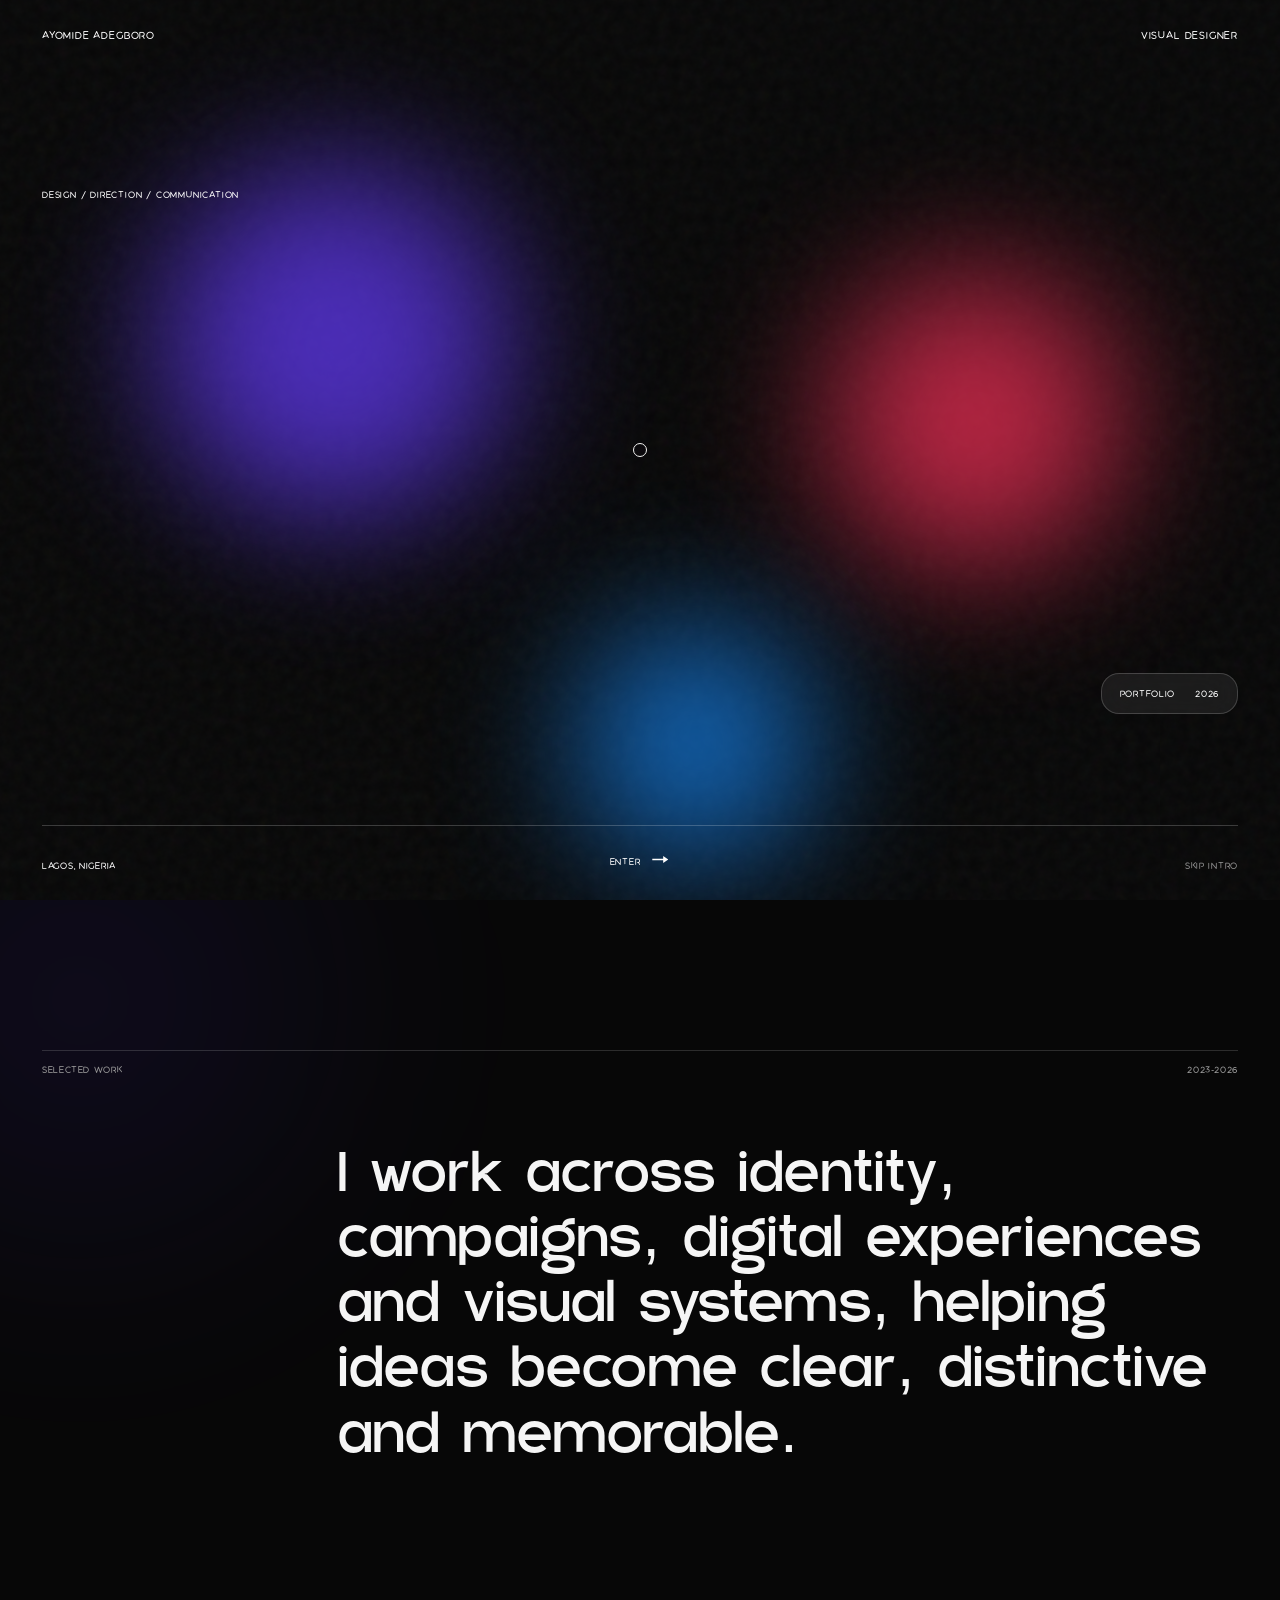
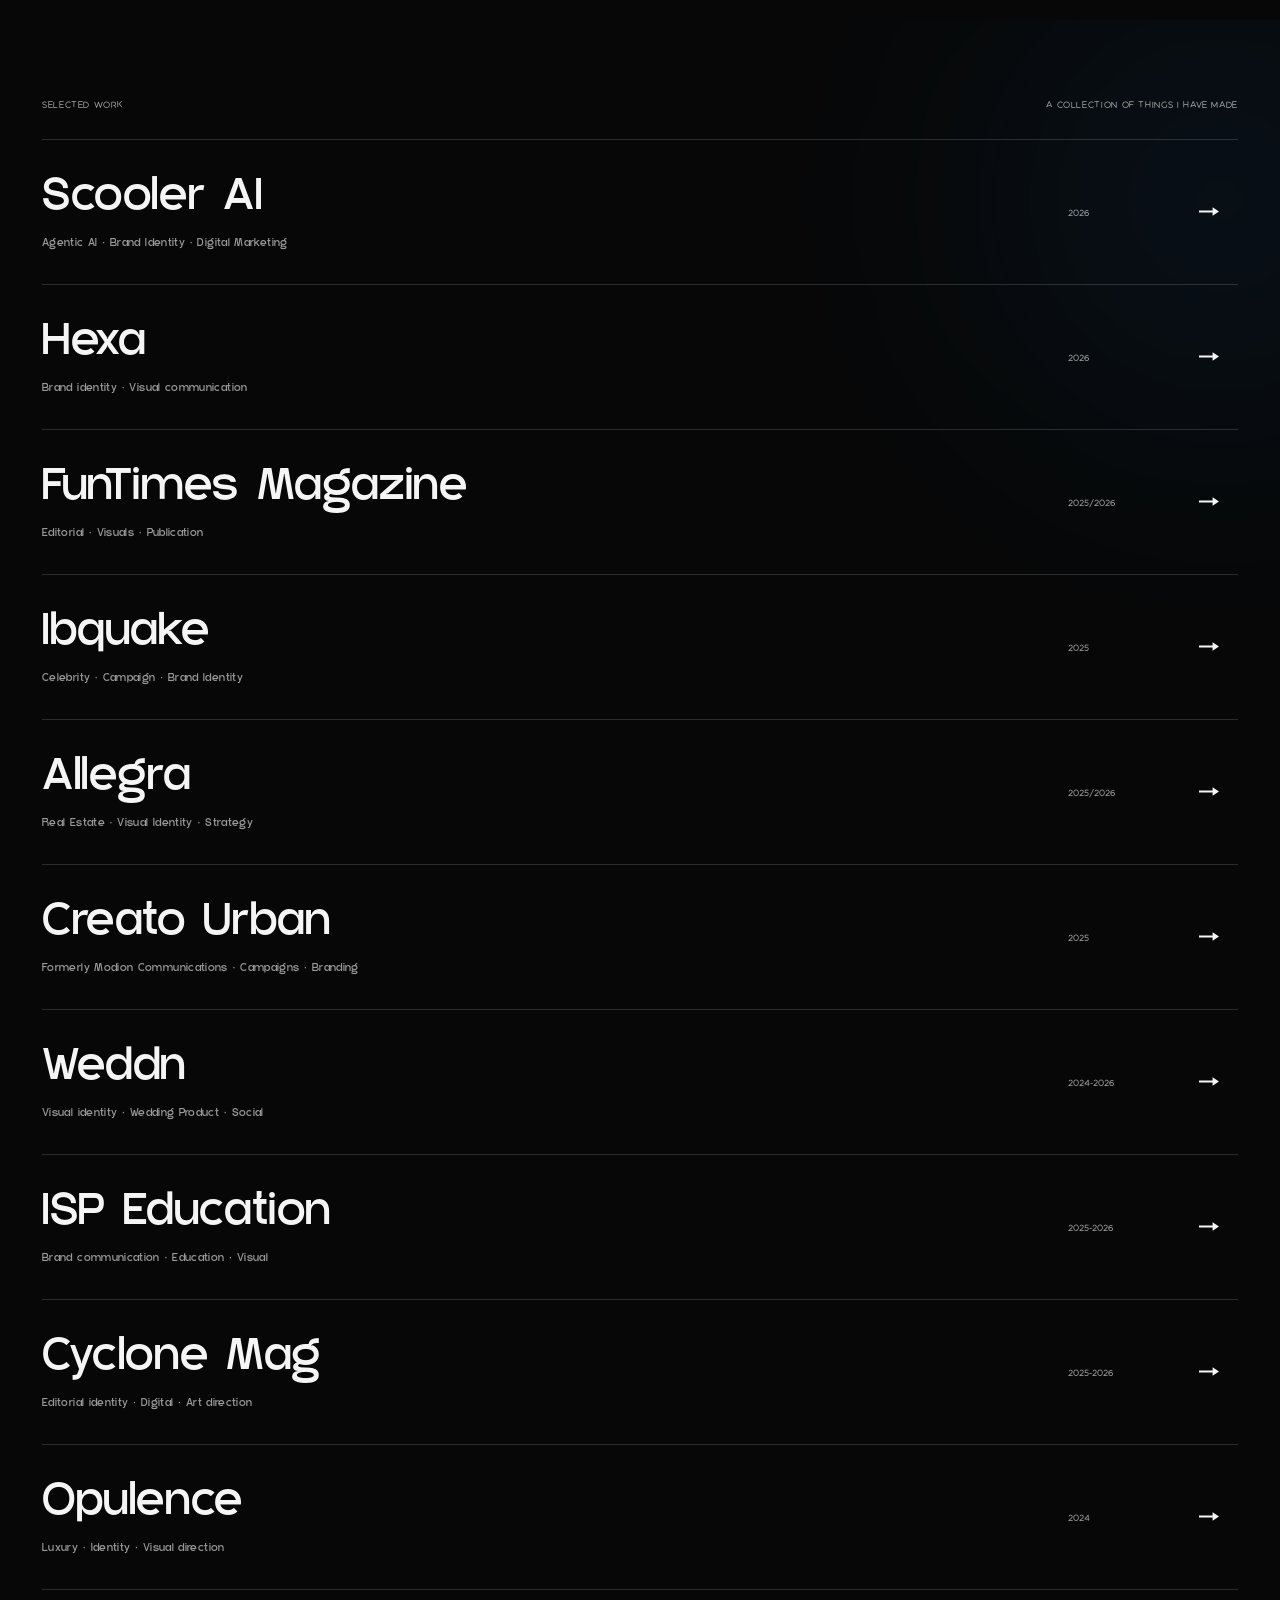
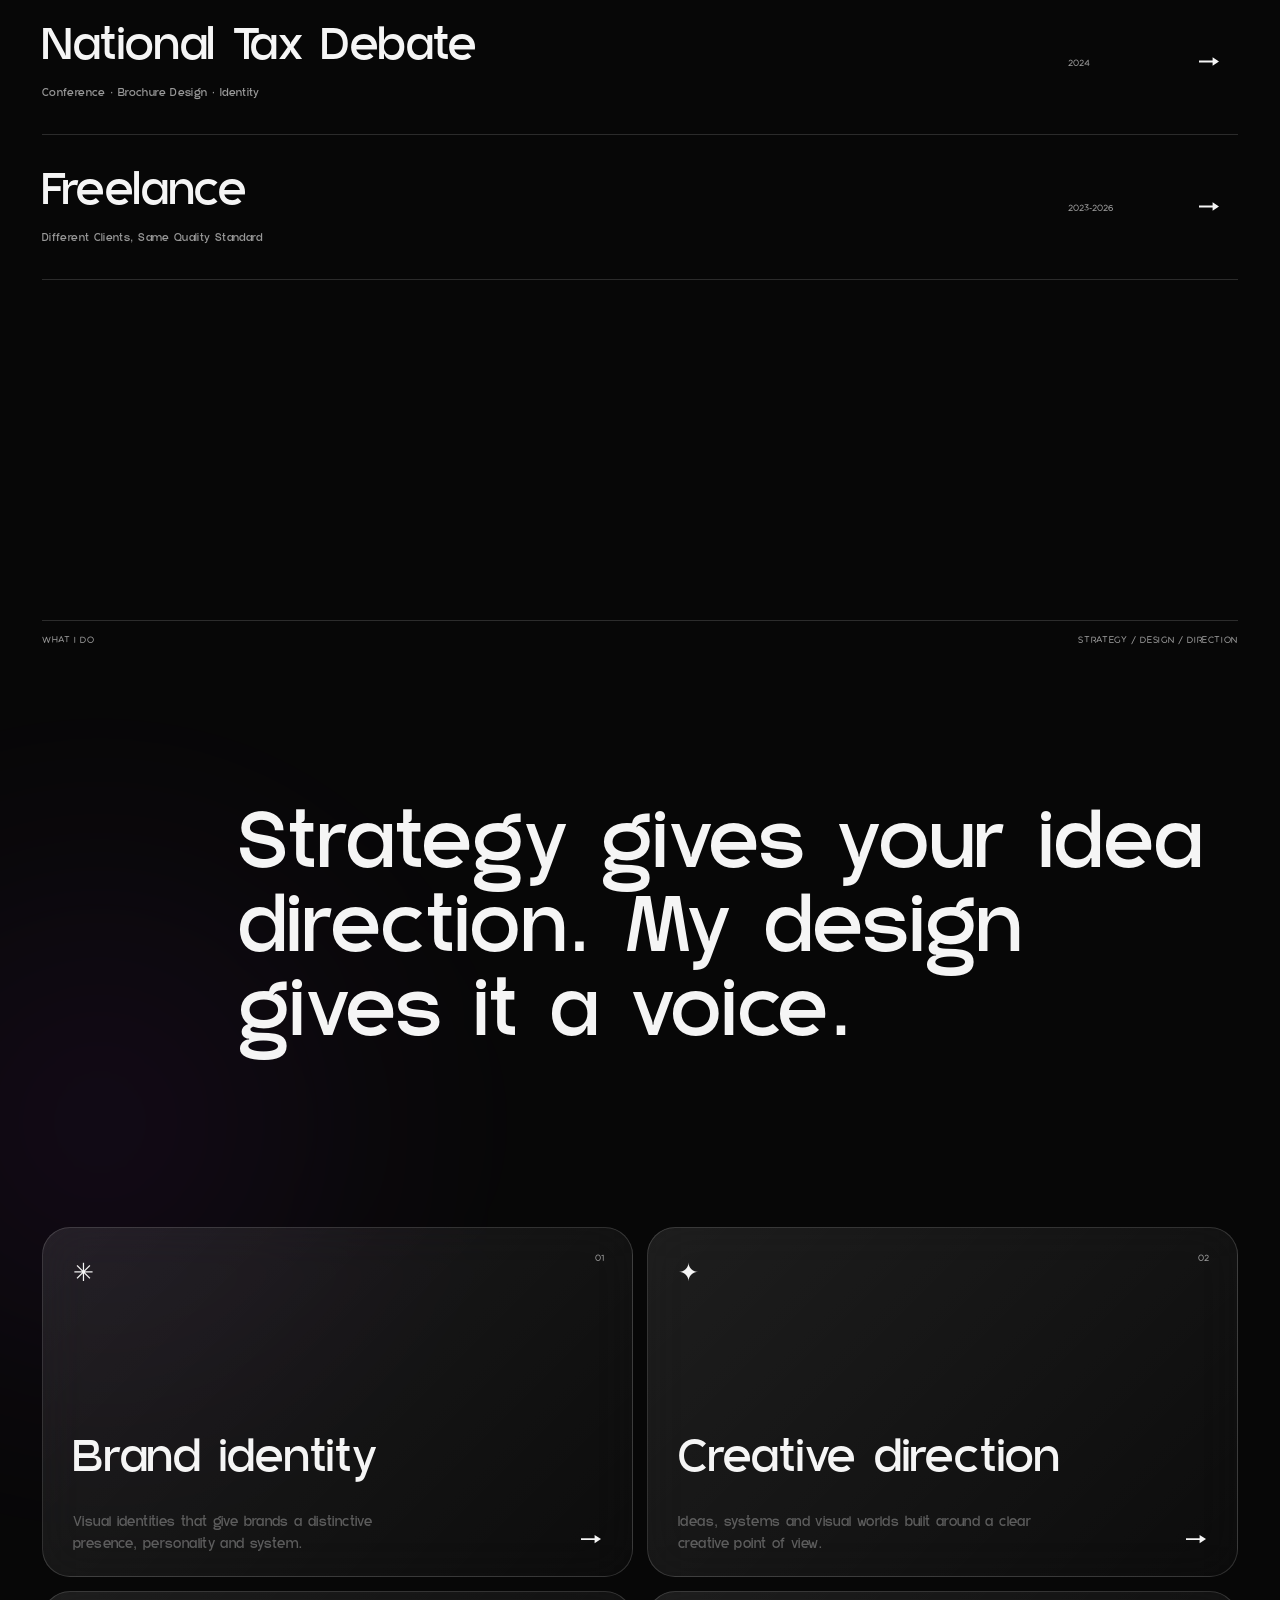
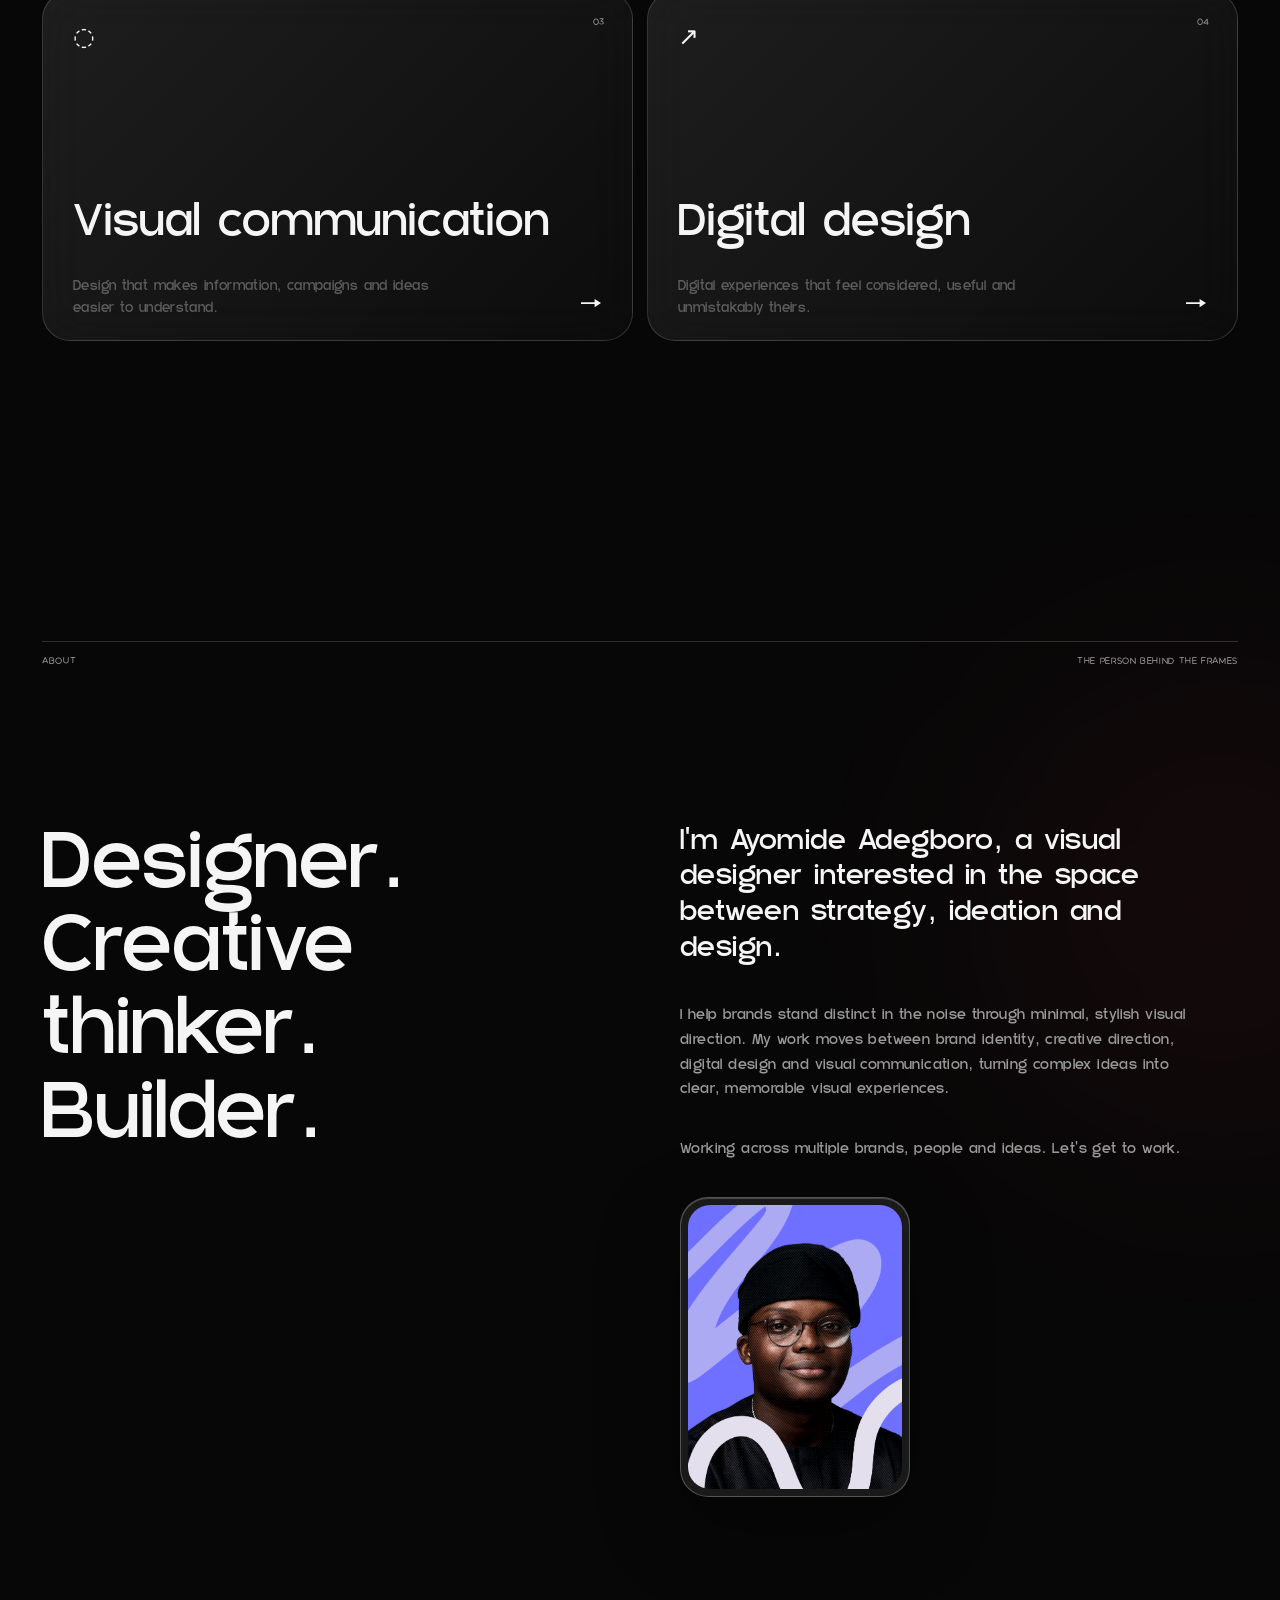
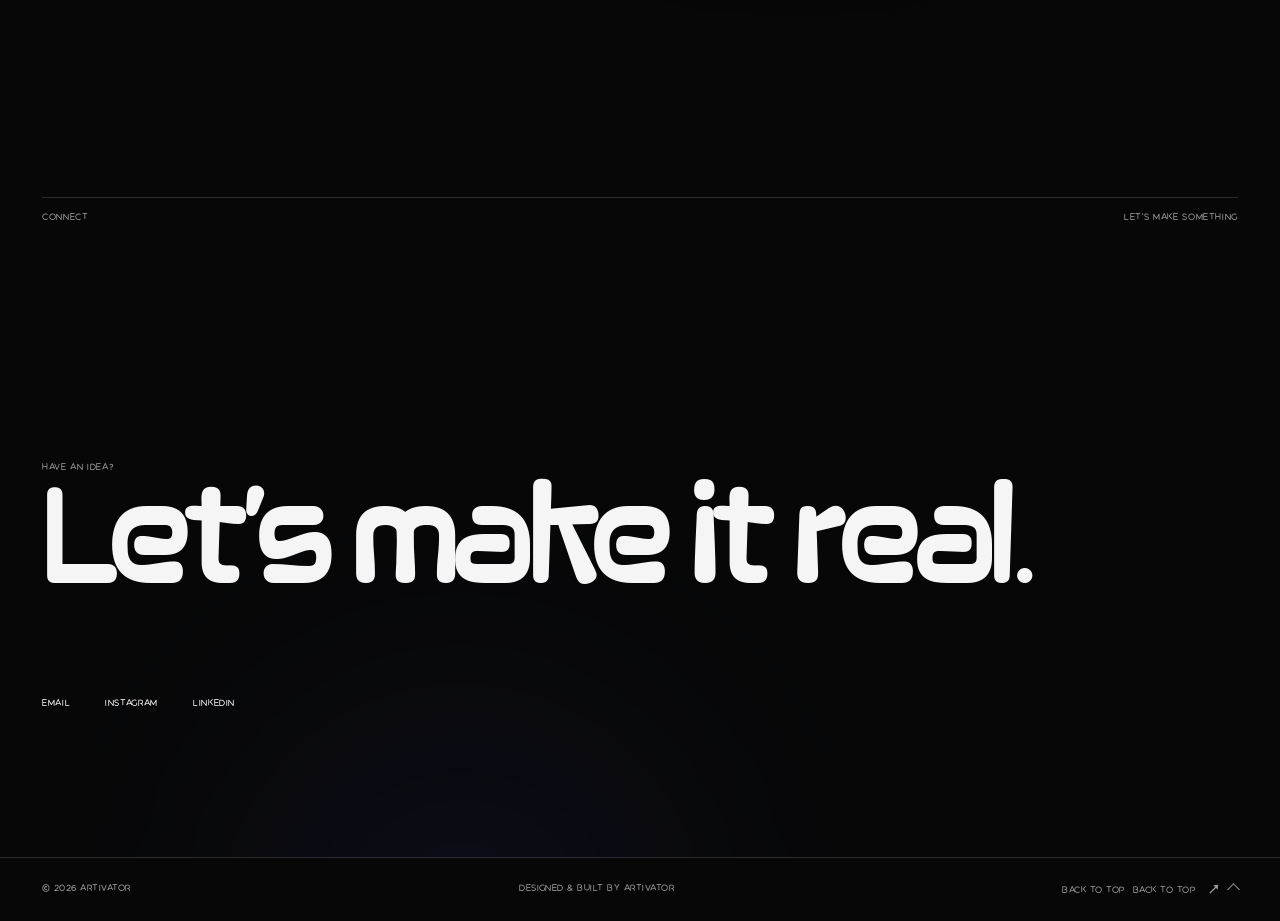
==== commit 2bd1a710: "Update index.html" ====
--- a/index.html
+++ b/index.html
@@ -828,7 +828,7 @@
       <div class="section-label">
 
         <span>
-          Contact
+          Connect
         </span>
 
         <span>
--- a/style.css
+++ b/style.css
@@ -1,104 +1,93 @@
 @font-face {
   font-family: "Rugis";
-  src: url("Rugis.ttf") format("truetype");
-  font-weight: 400;
-  font-style: normal;
+  src: url("./Rugis.ttf?v=9") format("truetype");
   font-display: swap;
 }
 
 @font-face {
   font-family: "Aquatico";
-  src: url("Aquatico-Regular.otf") format("opentype");
-  font-weight: 400;
-  font-style: normal;
+  src: url("./Aquatico-Regular.otf?v=3") format("opentype");
   font-display: swap;
 }
 
 @font-face {
   font-family: "Quera";
-  src: url("Quera.otf") format("opentype");
-  font-weight: 400;
-  font-style: normal;
+  src: url("./Quera.otf?v=2") format("opentype");
   font-display: swap;
 }
 
 
 :root {
-  --bg: #050505;
+  --bg: #070707;
   --text: #f5f5f5;
-  --muted: rgba(245,245,245,.58);
-  --line: rgba(255,255,255,.14);
-  --glass: rgba(255,255,255,.07);
-  --glass-border: rgba(255,255,255,.15);
-  --ease: cubic-bezier(.16,1,.3,1);
-}
+  --muted: #999999;
+  --line: rgba(255,255,255,0.15);
+  --soft-line: rgba(255,255,255,0.08);
+  --glass: rgba(255,255,255,0.065);
+  --glass-strong: rgba(255,255,255,0.105);
+  --glass-border: rgba(255,255,255,0.15);
+  --card-bg: rgba(255,255,255,0.055);
+  --header-bg: rgba(7,7,7,0.55);
+}
+
 
 body.light {
-  --bg: #f5f5f2;
-  --text: #080808;
-  --muted: rgba(0,0,0,.55);
-  --line: rgba(0,0,0,.14);
-  --glass: rgba(255,255,255,.5);
-  --glass-border: rgba(0,0,0,.12);
+  --bg: #eeeeec;
+  --text: #111111;
+  --muted: #686868;
+  --line: rgba(0,0,0,0.15);
+  --soft-line: rgba(0,0,0,0.08);
+  --glass: rgba(255,255,255,0.48);
+  --glass-strong: rgba(255,255,255,0.65);
+  --glass-border: rgba(0,0,0,0.12);
+  --card-bg: rgba(255,255,255,0.42);
+  --header-bg: rgba(238,238,236,0.62);
 }
 
 
 * {
-  box-sizing: border-box;
   margin: 0;
   padding: 0;
-}
+  box-sizing: border-box;
+}
+
 
 html {
   scroll-behavior: smooth;
 }
+
 
 body {
   background: var(--bg);
   color: var(--text);
-  font-family: "Quera", sans-serif;
+  font-family: "Quera", Arial, sans-serif;
   overflow-x: hidden;
+  cursor: none;
   transition:
-    background .5s ease,
-    color .5s ease;
-}
-
-body,
-button,
-a {
-  cursor: none;
-}
-
-button,
+    background 0.55s ease,
+    color 0.55s ease;
+}
+
+
+body.intro-active {
+  overflow: hidden;
+}
+
+
 a {
   color: inherit;
   text-decoration: none;
-  border: 0;
-  background: none;
-  font-family: inherit;
-}
-
-
-/* CURSOR */
-
-.cursor {
-  position: fixed;
-  width: 22px;
-  height: 22px;
-  border: 1px solid rgba(255,255,255,.8);
-  border-radius: 50%;
-  pointer-events: none;
-  z-index: 99999;
-  transform: translate(-50%, -50%);
-  transition:
-    width .25s ease,
-    height .25s ease,
-    background .25s ease,
-    border-color .25s ease;
-}
-
-body.light .cursor {
-  border-color: rgba(0,0,0,.7);
+}
+
+
+button {
+  font: inherit;
+}
+
+
+::selection {
+  background: var(--text);
+  color: var(--bg);
 }
 
 
@@ -108,275 +97,445 @@
   position: fixed;
   inset: 0;
   z-index: 10000;
-  background: #050505;
+  background: #070707;
+  color: white;
   overflow: hidden;
   display: flex;
   flex-direction: column;
   justify-content: space-between;
-  padding: 32px 64px;
-}
+  padding: 30px 42px;
+  transition:
+    opacity 1.2s cubic-bezier(.77,0,.175,1),
+    visibility 1.2s;
+}
+
+
+.intro.exit {
+  opacity: 0;
+  visibility: hidden;
+  pointer-events: none;
+}
+
 
 .intro-noise {
   position: absolute;
   inset: -50%;
-  opacity: .07;
+  opacity: 0.055;
   pointer-events: none;
   background-image:
-    url("data:image/svg+xml,%3Csvg viewBox='0 0 180 180' xmlns='http://www.w3.org/2000/svg'%3E%3Cfilter id='n'%3E%3CfeTurbulence type='fractalNoise' baseFrequency='.9' numOctaves='4' stitchTiles='stitch'/%3E%3C/filter%3E%3Crect width='100%25' height='100%25' filter='url(%23n)' opacity='.5'/%3E%3C/svg%3E");
-  animation: noiseMove .2s steps(2) infinite;
-}
-
-@keyframes noiseMove {
-  0% { transform: translate(0,0); }
-  25% { transform: translate(2%,-2%); }
-  50% { transform: translate(-2%,2%); }
-  75% { transform: translate(2%,2%); }
-  100% { transform: translate(-2%,-2%); }
-}
+    url("data:image/svg+xml,%3Csvg viewBox='0 0 180 180' xmlns='http://www.w3.org/2000/svg'%3E%3Cfilter id='n'%3E%3CfeTurbulence type='fractalNoise' baseFrequency='.9' numOctaves='4' stitchTiles='stitch'/%3E%3C/filter%3E%3Crect width='100%25' height='100%25' filter='url(%23n)' opacity='.8'/%3E%3C/svg%3E");
+  animation: noiseMove .25s steps(2) infinite;
+}
+
 
 .intro-orb {
   position: absolute;
-  width: 35vw;
-  height: 35vw;
   border-radius: 50%;
-  filter: blur(90px);
-  opacity: .5;
+  filter: blur(70px);
+  opacity: .7;
   pointer-events: none;
 }
 
-.intro-orb-purple {
-  background: #5d21d1;
-  top: 5%;
+
+.orb-one {
+  width: 360px;
+  height: 360px;
+  background: #663cff;
   left: 12%;
-  animation: orbOne 9s ease-in-out infinite alternate;
-}
-
-.intro-orb-red {
-  background: #d72d45;
-  bottom: -10%;
-  right: 10%;
-  animation: orbTwo 11s ease-in-out infinite alternate;
-}
-
-.intro-orb-blue {
-  background: #1739d1;
+  top: 18%;
+  animation: orbOne 7s ease-in-out infinite alternate;
+}
+
+
+.orb-two {
+  width: 300px;
+  height: 300px;
+  background: #ff315b;
+  right: 12%;
   top: 30%;
-  right: -10%;
-  animation: orbThree 13s ease-in-out infinite alternate;
-}
-
-@keyframes orbOne {
-  from { transform: translate(-5%, -3%) scale(1); }
-  to { transform: translate(20%, 12%) scale(1.2); }
-}
-
-@keyframes orbTwo {
-  from { transform: translate(8%, 5%) scale(1); }
-  to { transform: translate(-18%, -15%) scale(1.15); }
-}
-
-@keyframes orbThree {
-  from { transform: translate(0,0) scale(1); }
-  to { transform: translate(-20%,15%) scale(1.25); }
-}
+  animation: orbTwo 8s ease-in-out infinite alternate;
+}
+
+
+.orb-three {
+  width: 240px;
+  height: 240px;
+  background: #168cff;
+  left: 45%;
+  bottom: 4%;
+  animation: orbThree 6s ease-in-out infinite alternate;
+}
+
 
 .intro-top {
   position: relative;
-  z-index: 2;
+  z-index: 3;
   display: flex;
   justify-content: space-between;
-  font-family: "Aquatico", sans-serif;
-  font-size: 10px;
-  letter-spacing: .08em;
-  color: rgba(255,255,255,.65);
-}
+  font-family: "Aquatico", Arial, sans-serif;
+  font-size: 9px;
+  letter-spacing: .09em;
+  text-transform: uppercase;
+  opacity: 0;
+  animation: fadeIn .8s ease .2s forwards;
+}
+
 
 .intro-stage {
   position: relative;
   z-index: 2;
-  flex: 1;
-  display: flex;
-  flex-direction: column;
+  height: 62vh;
+  display: flex;
+  align-items: center;
   justify-content: center;
 }
 
+
 .intro-kicker {
-  font-family: "Aquatico", sans-serif;
-  font-size: 10px;
-  letter-spacing: .12em;
-  color: rgba(255,255,255,.5);
-  margin-bottom: 30px;
-}
-
-.intro-statements {
-  display: flex;
-  flex-direction: column;
-  font-family: "Rugis", sans-serif;
-  font-size: clamp(70px, 12vw, 190px);
-  line-height: .78;
-  letter-spacing: -.055em;
-}
-
-.intro-statements span {
+  position: absolute;
+  top: 4%;
+  left: 0;
+  font-family: "Aquatico", Arial, sans-serif;
+  font-size: 8px;
+  letter-spacing: .1em;
   opacity: 0;
-  transform: translateY(40px);
-  animation: introText 1s var(--ease) forwards;
-}
-
-.intro-statements span:nth-child(1) {
-  animation-delay: .2s;
-}
-
-.intro-statements span:nth-child(2) {
-  animation-delay: .35s;
-}
-
-.intro-statements span:nth-child(3) {
-  animation-delay: .5s;
-}
-
-@keyframes introText {
+  animation: fadeIn .8s ease .7s forwards;
+}
+
+
+.intro-statement {
+  position: absolute;
+  width: 100%;
+  text-align: center;
+  font-family: "Rugis", Arial, sans-serif;
+  font-size: clamp(100px, 17vw, 250px);
+  line-height: .7;
+  letter-spacing: -.065em;
+  opacity: 0;
+}
+
+
+.statement-one {
+  animation: statementOne 4.8s cubic-bezier(.77,0,.175,1) .8s both;
+}
+
+
+.statement-two {
+  animation: statementTwo 4.8s cubic-bezier(.77,0,.175,1) 1.8s both;
+}
+
+
+.statement-three {
+  animation: statementThree 4.8s cubic-bezier(.77,0,.175,1) 2.8s both;
+}
+
+
+
+
+.intro-glass {
+  position: absolute;
+  right: 0;
+  bottom: 2%;
+  padding: 15px 18px;
+  border: 1px solid rgba(255,255,255,.18);
+  border-radius: 18px;
+  background: rgba(255,255,255,.07);
+  backdrop-filter: blur(18px);
+  -webkit-backdrop-filter: blur(18px);
+  display: flex;
+  gap: 20px;
+  font-family: "Aquatico", Arial, sans-serif;
+  font-size: 8px;
+  letter-spacing: .09em;
+}
+
+
+.intro-bottom {
+  position: relative;
+  z-index: 4;
+  display: grid;
+  grid-template-columns: 1fr auto 1fr;
+  align-items: end;
+  opacity: 0;
+  animation: fadeIn .8s ease 1.1s forwards;
+}
+
+
+.intro-location,
+.intro-skip,
+.intro-enter {
+  font-family: "Aquatico", Arial, sans-serif;
+  font-size: 8px;
+  text-transform: uppercase;
+  letter-spacing: .09em;
+}
+
+
+.intro-enter,
+.intro-skip {
+  border: 0;
+  background: transparent;
+  color: white;
+  cursor: none;
+}
+
+
+.intro-enter {
+  display: flex;
+  align-items: center;
+  gap: 12px;
+}
+
+
+.intro-enter span:last-child {
+  position: relative;
+  width: 18px;
+  height: 18px;
+  display: block;
+  font-size: 0;
+  transition: transform .35s ease;
+}
+
+
+.intro-enter span:last-child::before {
+  content: "";
+  position: absolute;
+  width: 16px;
+  height: 9px;
+  left: 0;
+  top: 3px;
+  background: currentColor;
+  clip-path: polygon(
+    0 42%,
+    68% 42%,
+    68% 12%,
+    100% 50%,
+    68% 88%,
+    68% 58%,
+    0 58%
+  );
+}
+
+
+.intro-enter:hover span:last-child {
+  transform: translate(5px,-5px);
+}
+
+
+.intro-skip {
+  justify-self: end;
+  color: rgba(255,255,255,.55);
+  transition: color .3s ease;
+}
+
+
+.intro-skip:hover {
+  color: white;
+}
+
+
+.intro-progress {
+  position: absolute;
+  left: 42px;
+  right: 42px;
+  bottom: 74px;
+  height: 1px;
+  background: rgba(255,255,255,.2);
+  transform-origin: left;
+  animation: progress 5.8s linear forwards;
+}
+
+
+@keyframes fadeIn {
+  from {
+    opacity: 0;
+  }
+
   to {
     opacity: 1;
-    transform: translateY(0);
-  }
-}
-
-.intro-glass {
-  position: relative;
-  z-index: 2;
-  width: min(620px, 100%);
-  padding: 18px 20px;
-  border: 1px solid rgba(255,255,255,.16);
-  border-radius: 18px;
-  background: rgba(255,255,255,.06);
-  backdrop-filter: blur(22px);
-  -webkit-backdrop-filter: blur(22px);
-  display: flex;
-  justify-content: space-between;
+  }
+}
+
+
+@keyframes statementOne {
+  0% {
+    opacity: 0;
+    transform: translateY(70px) scale(.92);
+  }
+
+  12%,25% {
+    opacity: 1;
+    transform: translateY(0) scale(1);
+  }
+
+  38%,100% {
+    opacity: 0;
+    transform: translateY(-70px) scale(1.08);
+  }
+}
+
+
+@keyframes statementTwo {
+  0%,18% {
+    opacity: 0;
+    transform: translateY(70px) scale(.92);
+  }
+
+  30%,43% {
+    opacity: 1;
+    transform: translateY(0) scale(1);
+  }
+
+  56%,100% {
+    opacity: 0;
+    transform: translateY(-70px) scale(1.08);
+  }
+}
+
+
+@keyframes statementThree {
+  0%,36% {
+    opacity: 0;
+    transform: translateY(70px) scale(.92);
+  }
+
+  48%,64% {
+    opacity: 1;
+    transform: translateY(0) scale(1);
+  }
+
+  76%,100% {
+    opacity: 0;
+    transform: translateY(-70px) scale(1.08);
+  }
+}
+
+
+@keyframes progress {
+  from {
+    transform: scaleX(0);
+  }
+
+  to {
+    transform: scaleX(1);
+  }
+}
+
+
+
+
+@keyframes orbOne {
+  from {
+    transform: translate(-30px,-20px) scale(.9);
+  }
+
+  to {
+    transform: translate(100px,80px) scale(1.25);
+  }
+}
+
+
+@keyframes orbTwo {
+  from {
+    transform: translate(30px,30px) scale(1);
+  }
+
+  to {
+    transform: translate(-100px,-70px) scale(.8);
+  }
+}
+
+
+@keyframes orbThree {
+  from {
+    transform: translate(-60px,20px);
+  }
+
+  to {
+    transform: translate(80px,-80px);
+  }
+}
+
+
+@keyframes noiseMove {
+  0% {
+    transform: translate(0,0);
+  }
+
+  25% {
+    transform: translate(3%,-2%);
+  }
+
+  50% {
+    transform: translate(-2%,3%);
+  }
+
+  75% {
+    transform: translate(2%,2%);
+  }
+
+  100% {
+    transform: translate(-3%,-2%);
+  }
+}
+
+
+/* CURSOR */
+
+.cursor {
+  width: 14px;
+  height: 14px;
+  border: 1px solid white;
+  border-radius: 50%;
+  position: fixed;
+  top: 0;
+  left: 0;
+  z-index: 11000;
+  pointer-events: none;
+  transform: translate(-50%,-50%);
+  mix-blend-mode: difference;
+  transition:
+    width .35s ease,
+    height .35s ease,
+    background .35s ease;
+}
+
+
+.cursor span {
+  position: absolute;
+  inset: 0;
+  display: flex;
   align-items: center;
-  box-shadow:
-    inset 0 1px 0 rgba(255,255,255,.08),
-    0 20px 60px rgba(0,0,0,.2);
-}
-
-.intro-glass-left {
-  display: flex;
-  flex-direction: column;
-  gap: 7px;
-}
-
-.intro-glass-label {
-  font-family: "Aquatico", sans-serif;
-  font-size: 9px;
-  letter-spacing: .1em;
-  color: rgba(255,255,255,.45);
-}
-
-.intro-glass-copy {
-  font-size: 12px;
-  line-height: 1.35;
-  letter-spacing: .02em;
-  color: rgba(255,255,255,.75);
-}
-
-.intro-glass-right {
-  font-family: "Aquatico", sans-serif;
-  font-size: 10px;
-  color: rgba(255,255,255,.5);
-}
-
-.intro-bottom {
-  position: relative;
-  z-index: 2;
-  display: flex;
-  align-items: center;
-  gap: 28px;
-}
-
-.intro-enter,
-.intro-skip {
-  font-family: "Aquatico", sans-serif;
-  font-size: 10px;
-  letter-spacing: .1em;
-  color: white;
-  display: flex;
-  align-items: center;
-  gap: 12px;
-}
-
-.intro-enter {
-  padding: 13px 17px;
-  border: 1px solid rgba(255,255,255,.25);
-  border-radius: 999px;
-  background: rgba(255,255,255,.07);
-  backdrop-filter: blur(15px);
-  -webkit-backdrop-filter: blur(15px);
-}
-
-.intro-skip {
-  color: rgba(255,255,255,.45);
-}
-
-.intro-progress {
-  position: absolute;
-  right: 0;
-  bottom: 4px;
-  width: 180px;
-  height: 1px;
-  background: rgba(255,255,255,.15);
-}
-
-.intro-progress-bar {
-  display: block;
-  height: 100%;
+  justify-content: center;
+  font-size: 8px;
+  opacity: 0;
+}
+
+
+.cursor.active {
+  width: 70px;
+  height: 70px;
+  background: white;
+  color: black;
+  mix-blend-mode: normal;
+}
+
+
+.cursor.active span {
+  opacity: 1;
+}
+
+
+/* SCROLL */
+
+.scroll-progress {
+  position: fixed;
+  top: 0;
+  left: 0;
   width: 0;
-  background: white;
-  animation: introProgress 5s linear forwards;
-}
-
-@keyframes introProgress {
-  to {
-    width: 100%;
-  }
-}
-
-
-/* ARROWS */
-
-.css-arrow {
-  position: relative;
-  display: inline-block;
-  width: 16px;
-  height: 16px;
-  flex: 0 0 16px;
-}
-
-.css-arrow::before {
-  content: "";
-  position: absolute;
-  width: 11px;
-  height: 1.5px;
-  background: currentColor;
-  top: 8px;
-  left: 1px;
-  transform: rotate(-45deg);
-  transform-origin: left center;
-}
-
-.css-arrow::after {
-  content: "";
-  position: absolute;
-  width: 7px;
-  height: 7px;
-  border-top: 1.5px solid currentColor;
-  border-right: 1.5px solid currentColor;
-  top: 1px;
-  right: 1px;
-}
-
-.css-arrow-diagonal {
-  transform: translateY(1px);
+  height: 2px;
+  background: var(--text);
+  z-index: 9998;
 }
 
 
@@ -384,754 +543,1195 @@
 
 .site-header {
   position: fixed;
-  top: 20px;
-  left: 24px;
-  right: 24px;
-  height: 62px;
-  padding: 0 18px;
-  z-index: 9000;
+  top: 0;
+  left: 0;
+  width: 100%;
+  height: 108px;
+  padding: 25px 42px;
   display: flex;
   align-items: center;
   justify-content: space-between;
-  border: 1px solid var(--glass-border);
-  border-radius: 999px;
-  background: rgba(15,15,15,.58);
-  backdrop-filter: blur(22px);
-  -webkit-backdrop-filter: blur(22px);
-  box-shadow:
-    inset 0 1px 0 rgba(255,255,255,.06),
-    0 20px 60px rgba(0,0,0,.18);
-}
-
-body.light .site-header {
-  background: rgba(255,255,255,.58);
-}
+  z-index: 500;
+  transition:
+    height .4s ease,
+    padding .4s ease,
+    background .4s ease,
+    color .4s ease;
+}
+
+
+.site-header.scrolled {
+  height: 78px;
+  padding: 17px 42px;
+  background: var(--header-bg);
+  backdrop-filter: blur(20px);
+  -webkit-backdrop-filter: blur(20px);
+  border-bottom: 1px solid var(--soft-line);
+}
+
 
 .brand {
   display: flex;
   align-items: center;
-  gap: 10px;
-  font-family: "Aquatico", sans-serif;
-  font-size: 11px;
-  letter-spacing: .07em;
-}
-
-.brand-mark {
-  width: 30px;
-  height: 30px;
+  gap: 14px;
+}
+
+
+.portrait-frame {
+  width: 43px;
+  height: 43px;
+  border-radius: 13px;
   overflow: hidden;
-  border-radius: 50%;
-  border: 1px solid var(--glass-border);
-}
-
-.brand-mark img {
+  background: #171717;
+  border: 1px solid rgba(255,255,255,.2);
+  display: flex;
+  align-items: center;
+  justify-content: center;
+}
+
+
+.portrait-frame img {
   width: 100%;
   height: 100%;
   object-fit: cover;
 }
 
+
+.portrait-initials {
+  display: none;
+  font-size: 10px;
+}
+
+
+.portrait-fallback .portrait-initials {
+  display: block;
+}
+
+
+.brand-name,
+.main-nav a,
+.theme-toggle {
+  font-family: "Aquatico", Arial, sans-serif;
+}
+
+
+.brand-name {
+  font-size: 10px;
+  letter-spacing: .07em;
+  text-transform: uppercase;
+}
+
+
 .main-nav {
   display: flex;
-  align-items: center;
-  gap: 30px;
-}
+  gap: 42px;
+  margin-left: auto;
+  margin-right: 45px;
+}
+
 
 .main-nav a {
-  font-size: 11px;
-  color: var(--muted);
-  transition: color .3s ease;
-}
-
-.main-nav a:hover {
+  font-size: 9px;
+  letter-spacing: .08em;
+  text-transform: uppercase;
+  position: relative;
+}
+
+
+.main-nav a::after {
+  content: "";
+  position: absolute;
+  left: 0;
+  bottom: -5px;
+  width: 0;
+  height: 1px;
+  background: currentColor;
+  transition: width .3s ease;
+}
+
+
+.main-nav a:hover::after,
+.main-nav a.active::after {
+  width: 100%;
+}
+
+
+.theme-toggle {
+  width: 43px;
+  height: 43px;
+  border-radius: 50%;
+  background: var(--glass);
+  border: 1px solid var(--glass-border);
   color: var(--text);
-}
-
-.theme-toggle {
-  width: 32px;
-  height: 32px;
-  border: 1px solid var(--glass-border);
-  border-radius: 50%;
-  display: grid;
-  place-items: center;
-}
-
-.theme-icon {
-  width: 11px;
-  height: 11px;
-  border: 1px solid currentColor;
-  border-radius: 50%;
+  cursor: none;
+  backdrop-filter: blur(12px);
+  -webkit-backdrop-filter: blur(12px);
+  transition:
+    transform .3s ease,
+    background .4s ease,
+    border-color .4s ease;
+}
+
+
+.theme-toggle:hover {
+  transform: rotate(30deg);
+}
+
+
+/* HERO */
+
+.hero {
+  min-height: 100svh;
   position: relative;
-}
-
-.theme-icon::after {
-  content: "";
-  position: absolute;
-  width: 5px;
-  height: 5px;
-  background: currentColor;
-  border-radius: 50%;
-  top: -3px;
-  right: -3px;
-}
-
-
-/* HERO */
-
-.hero {
-  position: relative;
-  min-height: 100svh;
   overflow: hidden;
   display: flex;
   align-items: center;
   justify-content: center;
-  text-align: center;
-}
+}
+
 
 .hero-image {
   position: absolute;
   inset: -5%;
-  background:
-    url("hero.jpg") center / cover no-repeat;
-  filter: blur(12px);
-  transform: scale(1.08);
-  opacity: .7;
-}
-
-.hero-color {
+  background: url("./hero.jpg?v=9") center / cover no-repeat;
+  filter: blur(5px);
+  transform: scale(1.07);
+}
+
+
+.hero-colour {
   position: absolute;
   inset: 0;
   background:
-    radial-gradient(circle at 25% 40%, rgba(92,36,175,.35), transparent 35%),
-    radial-gradient(circle at 75% 65%, rgba(20,48,170,.2), transparent 35%);
-}
+    radial-gradient(
+      circle at 25% 40%,
+      rgba(96,48,255,.23),
+      transparent 30%
+    ),
+    radial-gradient(
+      circle at 80% 65%,
+      rgba(0,157,255,.15),
+      transparent 28%
+    );
+  mix-blend-mode: screen;
+}
+
 
 .hero-overlay {
   position: absolute;
   inset: 0;
-  background: rgba(0,0,0,.5);
-}
+  background:
+    linear-gradient(
+      to bottom,
+      rgba(0,0,0,.65),
+      rgba(0,0,0,.12) 45%,
+      rgba(0,0,0,.7)
+    );
+}
+
+
+.hero-glass {
+  position: absolute;
+  top: 135px;
+  right: 42px;
+  z-index: 3;
+}
+
+
+.glass-pill {
+  padding: 13px 17px;
+  display: flex;
+  gap: 18px;
+  border-radius: 999px;
+  background: rgba(255,255,255,.07);
+  border: 1px solid rgba(255,255,255,.16);
+  backdrop-filter: blur(18px);
+  -webkit-backdrop-filter: blur(18px);
+  font-family: "Aquatico", Arial, sans-serif;
+  font-size: 8px;
+  letter-spacing: .08em;
+}
+
 
 .hero-content {
   position: relative;
   z-index: 2;
-  max-width: 1100px;
-  padding: 120px 30px 80px;
-  display: flex;
+  width: min(1450px, calc(100% - 84px));
+  height: calc(100svh - 120px);
+  margin-top: 80px;
+  display: flex;
+  flex-direction: column;
+  justify-content: center;
+}
+
+
+.hero-title {
+  position: relative;
+  text-align: center;
+  line-height: .82;
+  color: white;
+}
+
+
+.hero-title span {
+  display: block;
+  font-family: "Rugis", Arial, sans-serif;
+  font-size: clamp(82px, 12.8vw, 150px);
+  letter-spacing: -.05em;
+  white-space: nowrap;
+}
+
+
+.outline-text {
+  position: absolute;
+  inset: 0;
+  color: transparent;
+  -webkit-text-stroke: 1px rgba(255,255,255,.95);
+}
+
+
+.solid-text {
+  opacity: 0;
+  transform: scale(1.04);
+  animation: heroSolid 1.5s cubic-bezier(.77,0,.175,1) .35s forwards;
+}
+
+
+@keyframes heroSolid {
+
+  0% {
+    opacity: 0;
+    transform: scale(1.04);
+  }
+
+  55% {
+    opacity: 1;
+  }
+
+  100% {
+    opacity: 1;
+    transform: scale(1);
+  }
+
+}
+
+
+.hero-bottom {
+  width: 100%;
+  margin-top: 75px;
+  display: flex;
+  justify-content: center;
   align-items: center;
-  flex-direction: column;
-}
-
-.glass-pill {
-  padding: 11px 17px;
-  border: 1px solid rgba(255,255,255,.18);
-  border-radius: 999px;
-  background: rgba(255,255,255,.07);
-  backdrop-filter: blur(20px);
-  -webkit-backdrop-filter: blur(20px);
-  font-family: "Aquatico", sans-serif;
-  font-size: 9px;
-  letter-spacing: .1em;
-  display: flex;
-  align-items: center;
-  gap: 9px;
-  color: rgba(255,255,255,.75);
-}
-
-.glass-dot {
-  width: 6px;
-  height: 6px;
-  border-radius: 50%;
-  background: white;
-}
-
-.hero h1 {
-  margin-top: 34px;
-  font-family: "Rugis", sans-serif;
-  font-size: clamp(75px, 13vw, 190px);
-  line-height: .82;
-  letter-spacing: -.055em;
-  font-weight: 400;
-  display: flex;
-  flex-direction: column;
-}
-
-.hero h1 span {
-  color: transparent;
-  -webkit-text-stroke: 1px rgba(255,255,255,.85);
-}
-
-.hero h1 strong {
-  color: white;
-  font-weight: 400;
-}
-
-.hero-content > p {
-  max-width: 570px;
-  margin-top: 35px;
-  font-size: 15px;
-  line-height: 1.55;
-  letter-spacing: .02em;
-  color: rgba(255,255,255,.68);
-}
+}
+
+
+.hero-description {
+  max-width: 520px;
+  text-align: center;
+  font-family: "Quera", Arial, sans-serif;
+  font-size: clamp(17px, 1.45vw, 22px);
+  line-height: 1.3;
+  letter-spacing: .025em;
+}
+
 
 .scroll-link {
-  margin-top: 45px;
+  position: absolute;
+  right: 0;
+  bottom: 0;
   display: flex;
   align-items: center;
   gap: 12px;
-  font-family: "Aquatico", sans-serif;
-  font-size: 9px;
-  letter-spacing: .12em;
-  color: rgba(255,255,255,.65);
-}
+  font-family: "Aquatico", Arial, sans-serif;
+  font-size: 8px;
+  letter-spacing: .08em;
+  text-transform: uppercase;
+}
+
 
 .scroll-arrow {
-  width: 15px;
-  height: 15px;
   position: relative;
-}
+  width: 14px;
+  height: 18px;
+  display: block;
+  font-size: 0;
+  transition: transform .3s ease;
+}
+
 
 .scroll-arrow::before {
   content: "";
   position: absolute;
-  width: 10px;
-  height: 1px;
+  width: 1.5px;
+  height: 11px;
   background: currentColor;
-  left: 1px;
-  top: 9px;
-  transform: rotate(45deg);
-  transform-origin: left center;
-}
+  left: 6px;
+  top: 1px;
+}
+
 
 .scroll-arrow::after {
   content: "";
   position: absolute;
-  width: 6px;
-  height: 6px;
-  border-right: 1px solid currentColor;
-  border-bottom: 1px solid currentColor;
-  right: 0;
+  width: 7px;
+  height: 7px;
+  border-right: 1.5px solid currentColor;
+  border-bottom: 1.5px solid currentColor;
+  left: 3px;
   bottom: 1px;
-}
-
-.hero-meta {
-  position: absolute;
-  bottom: 30px;
-  z-index: 2;
-  font-family: "Aquatico", sans-serif;
+  transform: rotate(45deg);
+}
+
+
+.scroll-link:hover .scroll-arrow {
+  transform: translateY(5px);
+}
+
+
+.hero-corner {
+  position: absolute;
+  left: 42px;
+  bottom: 40px;
+  z-index: 3;
+  display: flex;
+  gap: 18px;
+  font-family: "Aquatico", Arial, sans-serif;
   font-size: 8px;
-  letter-spacing: .1em;
-  color: rgba(255,255,255,.42);
-  display: flex;
-  gap: 22px;
-}
-
-.hero-meta-left {
-  left: 32px;
-}
-
-.hero-meta-right {
-  right: 32px;
-}
-
-
-/* STATEMENT */
-
-.statement-section {
-  padding: 180px 64px;
-  max-width: 1500px;
-  margin: 0 auto;
-}
-
-.statement-small,
-.section-eyebrow {
-  font-family: "Aquatico", sans-serif;
-  font-size: 9px;
-  letter-spacing: .12em;
+  letter-spacing: .08em;
+}
+
+
+/* LIGHT MODE HERO */
+
+body.light .hero {
+  color: #ffffff;
+}
+
+
+body.light .hero-image {
+  filter:
+    blur(5px)
+    brightness(.42)
+    saturate(.8);
+}
+
+
+body.light .hero-colour {
+  opacity: .45;
+  mix-blend-mode: screen;
+}
+
+
+body.light .hero-overlay {
+  background:
+    linear-gradient(
+      to bottom,
+      rgba(0,0,0,.78),
+      rgba(0,0,0,.48) 38%,
+      rgba(0,0,0,.58) 65%,
+      rgba(0,0,0,.86)
+    );
+}
+
+
+body.light .hero-title {
+  color: #ffffff;
+}
+
+
+body.light .outline-text {
+  color: transparent;
+  -webkit-text-stroke: 1.2px rgba(255,255,255,.98);
+}
+
+
+body.light .solid-text {
+  color: #ffffff;
+}
+
+
+body.light .hero-description {
+  color: #ffffff;
+  text-shadow:
+    0 2px 14px rgba(0,0,0,.7),
+    0 1px 3px rgba(0,0,0,.8);
+}
+
+
+body.light .scroll-link {
+  color: #ffffff;
+  text-shadow:
+    0 2px 12px rgba(0,0,0,.65);
+}
+
+
+body.light .scroll-arrow {
+  color: #ffffff;
+}
+
+
+body.light .hero-corner {
+  color: #ffffff;
+  text-shadow:
+    0 2px 12px rgba(0,0,0,.65);
+}
+
+
+body.light .glass-pill {
+  color: #ffffff;
+  background: rgba(0,0,0,.30);
+  border-color: rgba(255,255,255,.32);
+  box-shadow:
+    inset 0 1px 0 rgba(255,255,255,.12),
+    0 10px 30px rgba(0,0,0,.18);
+}
+
+
+/* SECTIONS */
+
+.intro-section,
+.work-section,
+.statement-section,
+.about-section,
+.contact-section {
+  padding: 150px 42px;
+  position: relative;
+  overflow: hidden;
+}
+
+
+.intro-section::before,
+.work-section::before,
+.statement-section::before,
+.about-section::before,
+.contact-section::before {
+  content: "";
+  position: absolute;
+  width: 720px;
+  height: 720px;
+  border-radius: 50%;
+  filter: blur(120px);
+  pointer-events: none;
+  z-index: -1;
+  opacity: .8;
+}
+
+
+.intro-section::before {
+  left: -280px;
+  top: -260px;
+  background: radial-gradient(
+    circle,
+    rgba(102, 60, 255, .16) 0%,
+    rgba(102, 60, 255, 0) 68%
+  );
+}
+
+
+.work-section::before {
+  right: -300px;
+  top: -180px;
+  background: radial-gradient(
+    circle,
+    rgba(22, 140, 255, .13) 0%,
+    rgba(22, 140, 255, 0) 68%
+  );
+}
+
+
+.statement-section::before {
+  left: -260px;
+  top: 20%;
+  background: radial-gradient(
+    circle,
+    rgba(190, 65, 255, .12) 0%,
+    rgba(190, 65, 255, 0) 68%
+  );
+}
+
+
+.about-section::before {
+  right: -300px;
+  top: 5%;
+  background: radial-gradient(
+    circle,
+    rgba(255, 49, 91, .105) 0%,
+    rgba(255, 49, 91, 0) 68%
+  );
+}
+
+
+.contact-section::before {
+  left: 8%;
+  bottom: -430px;
+  background: radial-gradient(
+    circle,
+    rgba(80, 100, 255, .13) 0%,
+    rgba(80, 100, 255, 0) 68%
+  );
+}
+
+
+.section-label {
+  display: flex;
+  justify-content: space-between;
+  border-top: 1px solid var(--line);
+  padding-top: 14px;
+  font-family: "Aquatico", Arial, sans-serif;
+  font-size: 8px;
+  text-transform: uppercase;
+  letter-spacing: .08em;
   color: var(--muted);
 }
 
-.statement-section h2 {
-  margin-top: 45px;
-  max-width: 1000px;
-  font-family: "Rugis", sans-serif;
+
+/* INTRO COPY */
+
+.intro-section {
+  min-height: 80vh;
+  display: flex;
+  flex-direction: column;
+  justify-content: space-between;
+}
+
+
+.intro-copy {
+  max-width: 900px;
+  margin-left: auto;
+}
+
+
+.intro-copy p {
+  font-family: "Quera", Arial, sans-serif;
+  font-size: clamp(42px, 5vw, 80px);
+  line-height: 1.02;
+  letter-spacing: .018em;
+}
+
+
+/* WORK */
+
+.work-section {
+  padding-top: 80px;
+}
+
+
+.work-heading {
+  display: flex;
+  justify-content: space-between;
+  padding-bottom: 30px;
+  font-family: "Aquatico", Arial, sans-serif;
+  font-size: 8px;
+  text-transform: uppercase;
+  letter-spacing: .08em;
+  color: var(--muted);
+}
+
+
+.projects {
+  border-top: 1px solid var(--line);
+}
+
+
+.project {
+  min-height: 145px;
+  display: grid;
+  grid-template-columns: 1fr 100px 40px;
+  align-items: center;
+  gap: 30px;
+  border-bottom: 1px solid var(--line);
+  position: relative;
+  transition: padding .5s ease;
+}
+
+
+.project-main {
+  position: relative;
+  z-index: 3;
+}
+
+
+.project-main h2 {
+  font-family: "Quera", Arial, sans-serif;
+  font-size: clamp(30px, 4vw, 62px);
   font-weight: 400;
-  font-size: clamp(55px, 8vw, 125px);
-  line-height: .9;
-  letter-spacing: -.045em;
-}
-
-.statement-section h2 span {
+  line-height: 1;
+  letter-spacing: .012em;
+  transition: transform .45s ease;
+}
+
+
+.project-main p {
+  font-family: "Quera", Arial, sans-serif;
+  font-size: 12px;
+  letter-spacing: .03em;
   color: var(--muted);
-}
-
-
-/* WORK */
-
-.work-section {
-  padding: 80px 64px 160px;
-  max-width: 1500px;
-  margin: 0 auto;
-}
-
-.section-heading {
-  display: flex;
-  justify-content: space-between;
-  align-items: flex-end;
-  gap: 60px;
-  margin-bottom: 90px;
-}
-
-.section-heading h2 {
-  margin-top: 20px;
-  font-family: "Rugis", sans-serif;
-  font-size: clamp(65px, 9vw, 130px);
-  line-height: .85;
-  font-weight: 400;
-  letter-spacing: -.05em;
-}
-
-.section-heading > p {
-  max-width: 340px;
+  margin-top: 11px;
+}
+
+
+.project-year {
+  font-family: "Aquatico", Arial, sans-serif;
+  font-size: 8px;
   color: var(--muted);
-  font-size: 14px;
-  line-height: 1.5;
-  letter-spacing: .025em;
-}
-
-.project-list {
-  border-top: 1px solid var(--line);
-}
-
-.project-row {
+}
+
+
+.project-arrow {
+  width: 24px;
+  height: 18px;
   position: relative;
-  min-height: 225px;
-  padding: 52px 0;
-  border-bottom: 1px solid var(--line);
-  display: grid;
-  grid-template-columns: 1fr 140px 60px;
-  align-items: center;
-  transition: padding .5s var(--ease);
-}
-
-.project-row:hover {
-  padding-left: 15px;
-  padding-right: 15px;
-}
-
-.project-main h3 {
-  font-family: "Rugis", sans-serif;
-  font-size: clamp(40px, 5vw, 75px);
-  font-weight: 400;
-  line-height: .9;
-  letter-spacing: -.045em;
-}
-
-.project-main p {
-  margin-top: 22px;
-  color: var(--muted);
-  font-size: 13px;
-  letter-spacing: .02em;
-}
-
-.project-year {
-  font-size: 11px;
-  color: var(--muted);
-}
-
-.project-arrow {
-  width: 30px;
-  height: 30px;
-  position: relative;
-}
+  font-size: 0;
+  transition: transform .4s ease;
+}
+
 
 .project-arrow::before {
   content: "";
   position: absolute;
-  width: 19px;
-  height: 1.5px;
+  width: 20px;
+  height: 11px;
+  left: 1px;
+  top: 3px;
   background: currentColor;
-  left: 3px;
-  top: 19px;
-  transform: rotate(-45deg);
-  transform-origin: left center;
-}
-
-.project-arrow::after {
+  clip-path: polygon(
+    0 42%,
+    68% 42%,
+    68% 12%,
+    100% 50%,
+    68% 88%,
+    68% 58%,
+    0 58%
+  );
+}
+
+
+.project:hover {
+  padding-left: 18px;
+  padding-right: 18px;
+}
+
+
+.project:hover .project-main h2 {
+  transform: translateX(10px);
+}
+
+
+.project:hover .project-arrow {
+  transform: translate(5px,-5px);
+}
+
+
+.project-preview {
+  position: absolute;
+  width: 330px;
+  height: 220px;
+  right: 100px;
+  top: 50%;
+  transform: translateY(-50%) scale(.8) rotate(2deg);
+  opacity: 0;
+  pointer-events: none;
+  z-index: 1;
+  overflow: hidden;
+  border-radius: 24px;
+  background: rgba(255,255,255,.07);
+  border: 1px solid var(--glass-border);
+  backdrop-filter: blur(15px);
+  -webkit-backdrop-filter: blur(15px);
+  transition:
+    opacity .45s ease,
+    transform .45s ease;
+}
+
+
+.project-preview::before {
   content: "";
   position: absolute;
-  width: 10px;
-  height: 10px;
-  border-top: 1.5px solid currentColor;
-  border-right: 1.5px solid currentColor;
-  top: 3px;
-  right: 3px;
+  inset: 0;
+  background: url("./hero.jpg?v=9") center / cover;
+  opacity: .3;
+  filter: grayscale(1);
+}
+
+
+.project:hover .project-preview {
+  opacity: 1;
+  transform: translateY(-50%) scale(1) rotate(0);
+}
+
+
+.preview-inner {
+  position: absolute;
+  inset: 0;
+  z-index: 2;
+  display: flex;
+  flex-direction: column;
+  justify-content: flex-end;
+  padding: 22px;
+}
+
+
+.preview-inner span {
+  font-family: "Rugis", Arial, sans-serif;
+  font-size: 45px;
+}
+
+
+.preview-inner small {
+  font-family: "Aquatico", Arial, sans-serif;
+  font-size: 8px;
+  text-transform: uppercase;
+  letter-spacing: .08em;
+}
+
+
+/* STATEMENT */
+
+.statement-section {
+  padding-top: 190px;
+}
+
+
+.statement {
+  max-width: 1000px;
+  margin: 160px 0 170px auto;
+}
+
+
+.statement p {
+  font-family: "Quera", Arial, sans-serif;
+  font-size: clamp(55px, 7vw, 115px);
+  line-height: .94;
+  letter-spacing: .015em;
 }
 
 
 /* SERVICES */
 
-.services-section {
-  padding: 120px 64px 170px;
-  max-width: 1500px;
-  margin: 0 auto;
-}
-
-.services-grid {
+.services {
   display: grid;
-  grid-template-columns: repeat(2, 1fr);
-  gap: 18px;
-}
+  grid-template-columns: repeat(2,1fr);
+  gap: 14px;
+}
+
 
 .service-card {
-  min-height: 390px;
-  padding: 30px;
-  border: 1px solid var(--line);
-  border-radius: 28px;
-  display: flex;
-  flex-direction: column;
-  justify-content: space-between;
-  background: var(--glass);
-  backdrop-filter: blur(18px);
-  -webkit-backdrop-filter: blur(18px);
+  min-height: 350px;
   position: relative;
   overflow: hidden;
+  padding: 30px;
+  border-radius: 28px;
+  border: 1px solid var(--glass-border);
+  background:
+    linear-gradient(
+      135deg,
+      rgba(255,255,255,.095),
+      rgba(255,255,255,.025)
+    );
+  backdrop-filter: blur(24px);
+  -webkit-backdrop-filter: blur(24px);
   transition:
-    transform .5s var(--ease),
-    border-color .4s ease;
-}
+    transform .5s cubic-bezier(.2,.8,.2,1),
+    background .5s ease,
+    border-color .5s ease;
+}
+
+
+body.light .service-card {
+  background:
+    linear-gradient(
+      135deg,
+      rgba(255,255,255,.62),
+      rgba(255,255,255,.3)
+    );
+}
+
 
 .service-card:hover {
-  transform: translateY(-5px);
+  transform: translateY(-10px) scale(1.012);
+  background:
+    linear-gradient(
+      135deg,
+      rgba(255,255,255,.15),
+      rgba(255,255,255,.045)
+    );
   border-color: rgba(255,255,255,.3);
 }
 
-.service-top {
-  display: flex;
-  justify-content: space-between;
-  align-items: center;
-}
 
 .service-number {
-  font-family: "Aquatico", sans-serif;
-  font-size: 9px;
-  letter-spacing: .08em;
+  position: absolute;
+  top: 25px;
+  right: 28px;
+  font-family: "Aquatico", Arial, sans-serif;
+  font-size: 8px;
   color: var(--muted);
 }
 
+
+.service-glow {
+  position: absolute;
+  width: 240px;
+  height: 240px;
+  border-radius: 50%;
+  background: rgba(95,50,255,.3);
+  filter: blur(65px);
+  right: -100px;
+  bottom: -100px;
+  opacity: 0;
+  transition: opacity .5s ease;
+}
+
+
+.service-card:nth-child(2) .service-glow {
+  background: rgba(255,60,110,.28);
+}
+
+
+.service-card:nth-child(3) .service-glow {
+  background: rgba(0,160,255,.28);
+}
+
+
+.service-card:nth-child(4) .service-glow {
+  background: rgba(130,255,180,.2);
+}
+
+
+.service-card:hover .service-glow {
+  opacity: 1;
+}
+
+
+.service-content {
+  position: relative;
+  z-index: 2;
+  height: 100%;
+  display: flex;
+  flex-direction: column;
+  justify-content: flex-end;
+}
+
+
 .service-icon {
-  font-size: 24px;
-  line-height: 1;
-  color: var(--text);
-}
-
-.service-icon-one {
+  position: absolute;
+  top: 0;
+  left: 0;
   font-size: 25px;
-}
-
-.service-icon-two {
-  font-size: 24px;
-}
-
-.service-icon-three {
-  font-size: 27px;
-}
-
-.service-icon-four {
-  width: 22px;
-  height: 22px;
-  border: 1px solid currentColor;
-  border-radius: 50%;
-  position: relative;
-}
-
-.service-icon-four::after {
-  content: "";
-  position: absolute;
-  width: 7px;
-  height: 7px;
-  border: 1px solid currentColor;
-  border-radius: 50%;
-  left: 6px;
-  top: 6px;
-}
-
-.service-card h3 {
-  font-family: "Rugis", sans-serif;
-  font-size: clamp(38px, 4vw, 62px);
+  transition:
+    transform .5s ease,
+    opacity .5s ease;
+}
+
+
+.service-card:hover .service-icon {
+  transform: rotate(90deg) scale(1.25);
+}
+
+
+.service-content h3 {
+  font-family: "Quera", Arial, sans-serif;
+  font-size: clamp(35px, 4vw, 62px);
   font-weight: 400;
-  letter-spacing: -.04em;
-  line-height: .9;
-}
-
-.service-card p {
-  max-width: 420px;
-  margin-top: 20px;
+  line-height: .95;
+  letter-spacing: .015em;
+  transition: transform .5s ease;
+}
+
+
+.service-card:hover .service-content h3 {
+  transform: translateY(-8px);
+}
+
+
+.service-content p {
+  max-width: 360px;
+  margin-top: 18px;
+  font-family: "Quera", Arial, sans-serif;
+  font-size: 15px;
+  line-height: 1.45;
+  letter-spacing: .025em;
   color: var(--muted);
-  font-size: 14px;
-  line-height: 1.5;
-  letter-spacing: .025em;
-}
+  opacity: .55;
+  transform: translateY(10px);
+  transition:
+    opacity .5s ease,
+    transform .5s ease;
+}
+
+
+.service-card:hover .service-content p {
+  opacity: 1;
+  transform: translateY(0);
+}
+
 
 .service-arrow {
   position: absolute;
-  right: 30px;
-  bottom: 30px;
-  width: 22px;
-  height: 22px;
-}
+  right: 28px;
+  bottom: 27px;
+  width: 24px;
+  height: 18px;
+  font-size: 0;
+  transition: transform .4s ease;
+}
+
 
 .service-arrow::before {
   content: "";
   position: absolute;
-  width: 14px;
-  height: 1.5px;
+  width: 20px;
+  height: 11px;
+  left: 1px;
+  top: 3px;
   background: currentColor;
-  left: 2px;
-  top: 14px;
-  transform: rotate(-45deg);
-  transform-origin: left center;
-}
-
-.service-arrow::after {
-  content: "";
-  position: absolute;
-  width: 8px;
-  height: 8px;
-  border-top: 1.5px solid currentColor;
-  border-right: 1.5px solid currentColor;
-  top: 2px;
-  right: 1px;
+  clip-path: polygon(
+    0 42%,
+    68% 42%,
+    68% 12%,
+    100% 50%,
+    68% 88%,
+    68% 58%,
+    0 58%
+  );
+}
+
+
+.service-card:hover .service-arrow {
+  transform: translate(5px,-5px);
 }
 
 
 /* ABOUT */
 
 .about-section {
-  padding: 120px 64px 180px;
-  max-width: 1500px;
-  margin: 0 auto;
-}
-
-.about-heading {
-  margin-bottom: 90px;
-}
-
-.about-heading h2 {
-  margin-top: 20px;
-  font-family: "Rugis", sans-serif;
-  font-size: clamp(65px, 9vw, 130px);
-  line-height: .85;
+  min-height: 100vh;
+  position: relative;
+}
+
+
+.about-layout {
+  display: grid;
+  grid-template-columns: 1fr 1fr;
+  gap: 80px;
+  margin-top: 160px;
+}
+
+
+.about-title h2 {
+  font-family: "Quera", Arial, sans-serif;
+  font-size: clamp(52px, 7vw, 110px);
+  line-height: .93;
+  letter-spacing: .01em;
   font-weight: 400;
-  letter-spacing: -.05em;
-}
-
-.about-content {
-  display: grid;
-  grid-template-columns: minmax(0, 1fr) 300px;
-  gap: 100px;
-}
+}
+
 
 .about-copy {
-  max-width: 850px;
-}
-
-.about-large {
-  font-family: "Rugis", sans-serif;
-  font-size: clamp(40px, 5vw, 72px);
-  line-height: .95;
-  letter-spacing: -.04em;
-  margin-bottom: 45px;
-}
-
-.about-copy > p:not(.about-large) {
-  max-width: 650px;
-  margin-top: 25px;
+  max-width: 520px;
+}
+
+
+.about-copy p {
+  font-family: "Quera", Arial, sans-serif;
+  font-size: 16px;
+  line-height: 1.55;
+  letter-spacing: .025em;
   color: var(--muted);
-  font-size: 15px;
-  line-height: 1.6;
-  letter-spacing: .025em;
-}
+  margin-bottom: 35px;
+}
+
+
+.about-copy .large-copy {
+  color: var(--text);
+  font-size: clamp(25px, 2.5vw, 38px);
+  line-height: 1.12;
+  letter-spacing: .015em;
+}
+
+
+/* PROFILE CARD */
 
 .about-photo-card {
   position: relative;
   left: auto;
   top: auto;
+
   width: 230px;
   height: 300px;
+
   margin-top: 10px;
+
   padding: 7px;
+
   z-index: 1;
+
   overflow: hidden;
+
   border: 1px solid rgba(255,255,255,.25);
   border-radius: 28px;
+
   background: rgba(255,255,255,.08);
+
   backdrop-filter: blur(22px);
   -webkit-backdrop-filter: blur(22px);
+
   box-shadow:
     0 30px 80px rgba(0,0,0,.35),
     inset 0 1px 0 rgba(255,255,255,.18);
+
   opacity: 0;
   transform: translateX(120px) rotate(6deg);
+
   transition:
-    transform 1.1s var(--ease),
+    transform 1.1s cubic-bezier(.16,1,.3,1),
     opacity .8s ease;
 }
 
-.about-copy.visible .about-photo-card,
-.about-photo-card.visible {
+
+.about-copy.visible .about-photo-card {
   opacity: 1;
   transform: translateX(0) rotate(0deg);
 }
 
-.about-photo-inner {
+
+.about-photo-card img {
   width: 100%;
   height: 100%;
-  border-radius: 21px;
-  overflow: hidden;
-}
-
-.about-photo-inner img {
-  width: 100%;
-  height: 100%;
+  display: block;
   object-fit: cover;
-}
-
-.about-side {
+  border-radius: 22px;
+}
+
+
+body.light .about-photo-card {
+  background: rgba(255,255,255,.42);
+  border-color: rgba(0,0,0,.12);
+}
+
+
+/* CONTACT */
+
+.contact-section {
+  min-height: 90vh;
   display: flex;
   flex-direction: column;
-  gap: 50px;
-}
-
-.about-detail span {
-  display: block;
-  font-family: "Aquatico", sans-serif;
-  font-size: 9px;
-  letter-spacing: .1em;
+}
+
+
+.contact-content {
+  margin-top: auto;
+}
+
+
+.contact-content > p {
+  font-family: "Aquatico", Arial, sans-serif;
+  font-size: 8px;
+  letter-spacing: .08em;
+  text-transform: uppercase;
   color: var(--muted);
-  margin-bottom: 13px;
-}
-
-.about-detail p {
-  font-size: 14px;
-  line-height: 1.6;
-}
-
-
-/* CONTACT */
-
-.contact-section {
-  padding: 130px 64px 160px;
-  max-width: 1500px;
-  margin: 0 auto;
-  border-top: 1px solid var(--line);
-}
-
-.contact-top {
-  display: flex;
-  justify-content: space-between;
-  font-family: "Aquatico", sans-serif;
-  font-size: 9px;
-  letter-spacing: .1em;
-  color: var(--muted);
-}
-
-.contact-main {
+  margin-bottom: 25px;
+}
+
+
+.contact-email {
+  font-family: "Rugis", Arial, sans-serif;
+  font-size: clamp(60px, 10vw, 160px);
+  line-height: .8;
+  letter-spacing: -.05em;
+  display: inline-block;
+}
+
+
+.contact-meta {
+  display: flex;
+  gap: 35px;
   margin-top: 100px;
-  display: flex;
-  align-items: flex-end;
-  justify-content: space-between;
-  gap: 50px;
-}
-
-.contact-main h2 {
-  font-family: "Rugis", sans-serif;
-  font-size: clamp(75px, 12vw, 180px);
-  font-weight: 400;
-  line-height: .8;
-  letter-spacing: -.055em;
-}
-
-.contact-main h2 span {
-  color: var(--muted);
-}
-
-.contact-link {
-  display: flex;
-  align-items: center;
-  gap: 15px;
-  font-family: "Aquatico", sans-serif;
-  font-size: 10px;
-  letter-spacing: .1em;
-  padding-bottom: 8px;
-  border-bottom: 1px solid var(--text);
+}
+
+
+.contact-meta a {
+  font-family: "Aquatico", Arial, sans-serif;
+  font-size: 8px;
+  text-transform: uppercase;
+  letter-spacing: .08em;
 }
 
 
 /* FOOTER */
 
-.site-footer {
-  padding: 35px 64px 30px;
-  border-top: 1px solid var(--line);
-}
-
-.footer-top {
-  display: flex;
-  justify-content: space-between;
-  align-items: center;
-}
-
-.footer-brand {
-  font-family: "Aquatico", sans-serif;
-  font-size: 11px;
-  letter-spacing: .08em;
-}
-
-.back-top {
-  font-family: "Aquatico", sans-serif;
-  font-size: 9px;
-  letter-spacing: .1em;
-  display: flex;
-  align-items: center;
-  gap: 12px;
-}
-
 .footer-arrow {
+  display: inline-block;
+  width: 13px;
+  height: 13px;
   position: relative;
-  width: 15px;
-  height: 15px;
-}
+  font-size: 0;
+  vertical-align: middle;
+  margin-left: 5px;
+}
+
 
 .footer-arrow::before {
   content: "";
   position: absolute;
-  width: 10px;
-  height: 1px;
+  width: 12px;
+  height: 8px;
+  left: 0;
+  top: 2px;
   background: currentColor;
-  left: 2px;
-  top: 8px;
+  clip-path: polygon(
+    0 42%,
+    68% 42%,
+    68% 12%,
+    100% 50%,
+    68% 88%,
+    68% 58%,
+    0 58%
+  );
   transform: rotate(-45deg);
-  transform-origin: left center;
-}
-
-.footer-arrow::after {
+}
+
+
+.site-footer {
+  padding: 25px 42px;
+  border-top: 1px solid var(--line);
+  display: flex;
+  justify-content: space-between;
+  font-family: "Aquatico", Arial, sans-serif;
+  font-size: 8px;
+  text-transform: uppercase;
+  letter-spacing: .06em;
+  color: var(--muted);
+}
+
+
+.site-footer a {
+  font-size: 8px;
+  display: inline-flex;
+  align-items: center;
+  gap: 8px;
+}
+
+
+.site-footer a::before {
+  content: "BACK TO TOP";
+  font-size: 8px;
+}
+
+
+.site-footer a::after {
   content: "";
-  position: absolute;
-  width: 6px;
-  height: 6px;
+  width: 8px;
+  height: 8px;
   border-top: 1px solid currentColor;
   border-right: 1px solid currentColor;
-  top: 1px;
-  right: 0;
-}
-
-.footer-bottom {
-  margin-top: 60px;
-  display: flex;
-  justify-content: space-between;
-  font-size: 9px;
-  letter-spacing: .05em;
-  color: var(--muted);
+  transform: rotate(-45deg);
+  transition: transform .3s ease;
+}
+
+
+.site-footer a:hover::after {
+  transform: translate(3px,-3px) rotate(-45deg);
 }
 
 
@@ -1139,11 +1739,12 @@
 
 .reveal {
   opacity: 0;
-  transform: translateY(40px);
+  transform: translateY(45px);
   transition:
     opacity .9s ease,
-    transform 1s var(--ease);
-}
+    transform .9s cubic-bezier(.2,.8,.2,1);
+}
+
 
 .reveal.visible {
   opacity: 1;
@@ -1151,166 +1752,317 @@
 }
 
 
-/* LIGHT MODE */
-
-body.light .hero-overlay {
-  background: rgba(255,255,255,.52);
-}
-
-body.light .hero-content > p,
-body.light .glass-pill,
-body.light .scroll-link,
-body.light .hero-meta {
-  color: rgba(0,0,0,.62);
-}
-
-body.light .hero h1 span {
-  -webkit-text-stroke-color: rgba(0,0,0,.8);
-}
-
-body.light .hero h1 strong {
-  color: #050505;
-}
-
-body.light .glass-pill {
-  border-color: rgba(0,0,0,.15);
-  background: rgba(255,255,255,.4);
-}
-
-body.light .glass-dot {
-  background: #050505;
-}
-
-
 /* MOBILE */
 
 @media (max-width: 800px) {
 
+  body {
+    cursor: auto;
+  }
+
+
+  .cursor {
+    display: none;
+  }
+
+
   .intro {
-    padding: 24px;
-  }
-
-  .intro-statements {
-    font-size: clamp(65px, 18vw, 120px);
-  }
+    padding: 24px 20px;
+  }
+
+
+  .intro-stage {
+    height: 62vh;
+  }
+
+
+  .intro-statement {
+    font-size: 24vw;
+  }
+
+
+  .intro-kicker {
+    font-size: 6px;
+  }
+
 
   .intro-glass {
-    width: 100%;
-  }
+    right: auto;
+    left: 0;
+    bottom: 0;
+    border-radius: 14px;
+  }
+
+
+  .intro-bottom {
+    grid-template-columns: 1fr auto;
+    gap: 20px;
+  }
+
+
+  .intro-skip {
+    grid-column: 2;
+  }
+
+
+  .intro-location {
+    display: none;
+  }
+
 
   .intro-progress {
-    display: none;
-  }
+    left: 20px;
+    right: 20px;
+    bottom: 90px;
+  }
+
 
   .site-header {
-    left: 12px;
-    right: 12px;
-    top: 12px;
-  }
+    height: 82px;
+    padding: 18px 20px;
+  }
+
+
+  .site-header.scrolled {
+    height: 70px;
+    padding: 14px 20px;
+  }
+
+
+  .brand-name {
+    font-size: 8px;
+  }
+
+
+  .portrait-frame {
+    width: 38px;
+    height: 38px;
+  }
+
 
   .main-nav {
-    display: none;
-  }
+    gap: 16px;
+    margin-right: 16px;
+  }
+
+
+  .main-nav a {
+    font-size: 7px;
+  }
+
+
+  .theme-toggle {
+    width: 38px;
+    height: 38px;
+  }
+
 
   .hero-content {
+    width: calc(100% - 40px);
+    height: calc(100svh - 100px);
+  }
+
+
+  .hero-title span {
+    font-size: 18vw;
+    white-space: normal;
+  }
+
+
+  .hero-bottom {
+    margin-top: 60px;
+  }
+
+
+  .hero-description {
+    max-width: 340px;
+    font-size: 17px;
+    letter-spacing: .025em;
+  }
+
+
+  .scroll-link {
+    right: auto;
+    left: 0;
+    bottom: -70px;
+  }
+
+
+  .hero-glass {
+    top: 105px;
+    right: 20px;
+    border-radius: 999px;
+  }
+
+
+  .hero-corner {
+    left: 20px;
+    bottom: 25px;
+  }
+
+
+  body.light .hero-image {
+    filter:
+      blur(5px)
+      brightness(.38)
+      saturate(.75);
+  }
+
+
+  body.light .hero-overlay {
+    background:
+      linear-gradient(
+        to bottom,
+        rgba(0,0,0,.82),
+        rgba(0,0,0,.55) 40%,
+        rgba(0,0,0,.64) 68%,
+        rgba(0,0,0,.9)
+      );
+  }
+
+
+  .intro-section,
+  .work-section,
+  .statement-section,
+  .about-section,
+  .contact-section {
     padding-left: 20px;
     padding-right: 20px;
-  }
-
-  .hero h1 {
-    font-size: clamp(70px, 20vw, 120px);
-  }
-
-  .hero-content > p {
-    font-size: 13px;
-    max-width: 340px;
-  }
-
-  .hero-meta {
+    padding-top: 100px;
+    padding-bottom: 100px;
+  }
+
+
+  .intro-section {
+    min-height: 70vh;
+  }
+
+
+  .intro-copy {
+    margin-top: 100px;
+  }
+
+
+  .intro-copy p {
+    font-size: 42px;
+    letter-spacing: .018em;
+  }
+
+
+  .project {
+    min-height: 125px;
+    grid-template-columns: 1fr 30px;
+    gap: 10px;
+  }
+
+
+  .project-year {
     display: none;
   }
 
-  .statement-section,
-  .work-section,
-  .services-section,
-  .about-section,
-  .contact-section {
-    padding-left: 24px;
-    padding-right: 24px;
-  }
-
-  .statement-section {
-    padding-top: 120px;
-    padding-bottom: 120px;
-  }
-
-  .section-heading {
-    display: block;
-    margin-bottom: 60px;
-  }
-
-  .section-heading > p {
-    margin-top: 30px;
-  }
-
-  .project-row {
-    min-height: 190px;
-    grid-template-columns: 1fr 55px 30px;
-    padding: 38px 0;
-  }
-
-  .project-main h3 {
-    font-size: clamp(35px, 9vw, 55px);
-  }
+
+  .project-main h2 {
+    font-size: 30px;
+  }
+
 
   .project-main p {
-    font-size: 11px;
-    margin-top: 15px;
-    max-width: 230px;
-  }
-
-  .project-year {
-    font-size: 9px;
-  }
-
-  .services-grid {
+    font-size: 10px;
+    letter-spacing: .025em;
+  }
+
+
+  .project-preview {
+    display: none;
+  }
+
+
+  .project:hover {
+    padding-left: 0;
+    padding-right: 0;
+  }
+
+
+  .statement {
+    margin: 100px 0;
+  }
+
+
+  .statement p {
+    font-size: 55px;
+  }
+
+
+  .services {
     grid-template-columns: 1fr;
   }
 
+
   .service-card {
-    min-height: 330px;
+    min-height: 310px;
     border-radius: 22px;
   }
 
-  .about-content {
+
+  .service-content p {
+    opacity: 1;
+    transform: none;
+  }
+
+
+  .about-layout {
     grid-template-columns: 1fr;
-    gap: 70px;
-  }
-
-  .about-side {
-    display: grid;
-    grid-template-columns: 1fr 1fr;
-    gap: 35px;
-  }
+    gap: 80px;
+    margin-top: 100px;
+  }
+
+
+  .about-title h2 {
+    font-size: 65px;
+  }
+
 
   .about-photo-card {
-    width: 200px;
-    height: 265px;
-  }
-
-  .contact-main {
-    display: block;
+    width: 170px;
+    height: 230px;
+    border-radius: 22px;
+    margin-top: 5px;
+  }
+
+
+  .about-photo-card img {
+    border-radius: 17px;
+  }
+
+
+  .contact-email {
+    font-size: 19vw;
+  }
+
+
+  .contact-meta {
     margin-top: 70px;
-  }
-
-  .contact-link {
-    width: max-content;
-    margin-top: 50px;
-  }
+    gap: 22px;
+  }
+
 
   .site-footer {
-    padding-left: 24px;
-    padding-right: 24px;
-  }
-
-}
+    padding: 20px;
+    flex-direction: column;
+    gap: 10px;
+  }
+
+}
+
+
+@media (prefers-reduced-motion: reduce) {
+
+  *,
+  *::before,
+  *::after {
+    animation-duration: .01ms !important;
+    transition-duration: .01ms !important;
+    scroll-behavior: auto !important;
+  }
+
+}
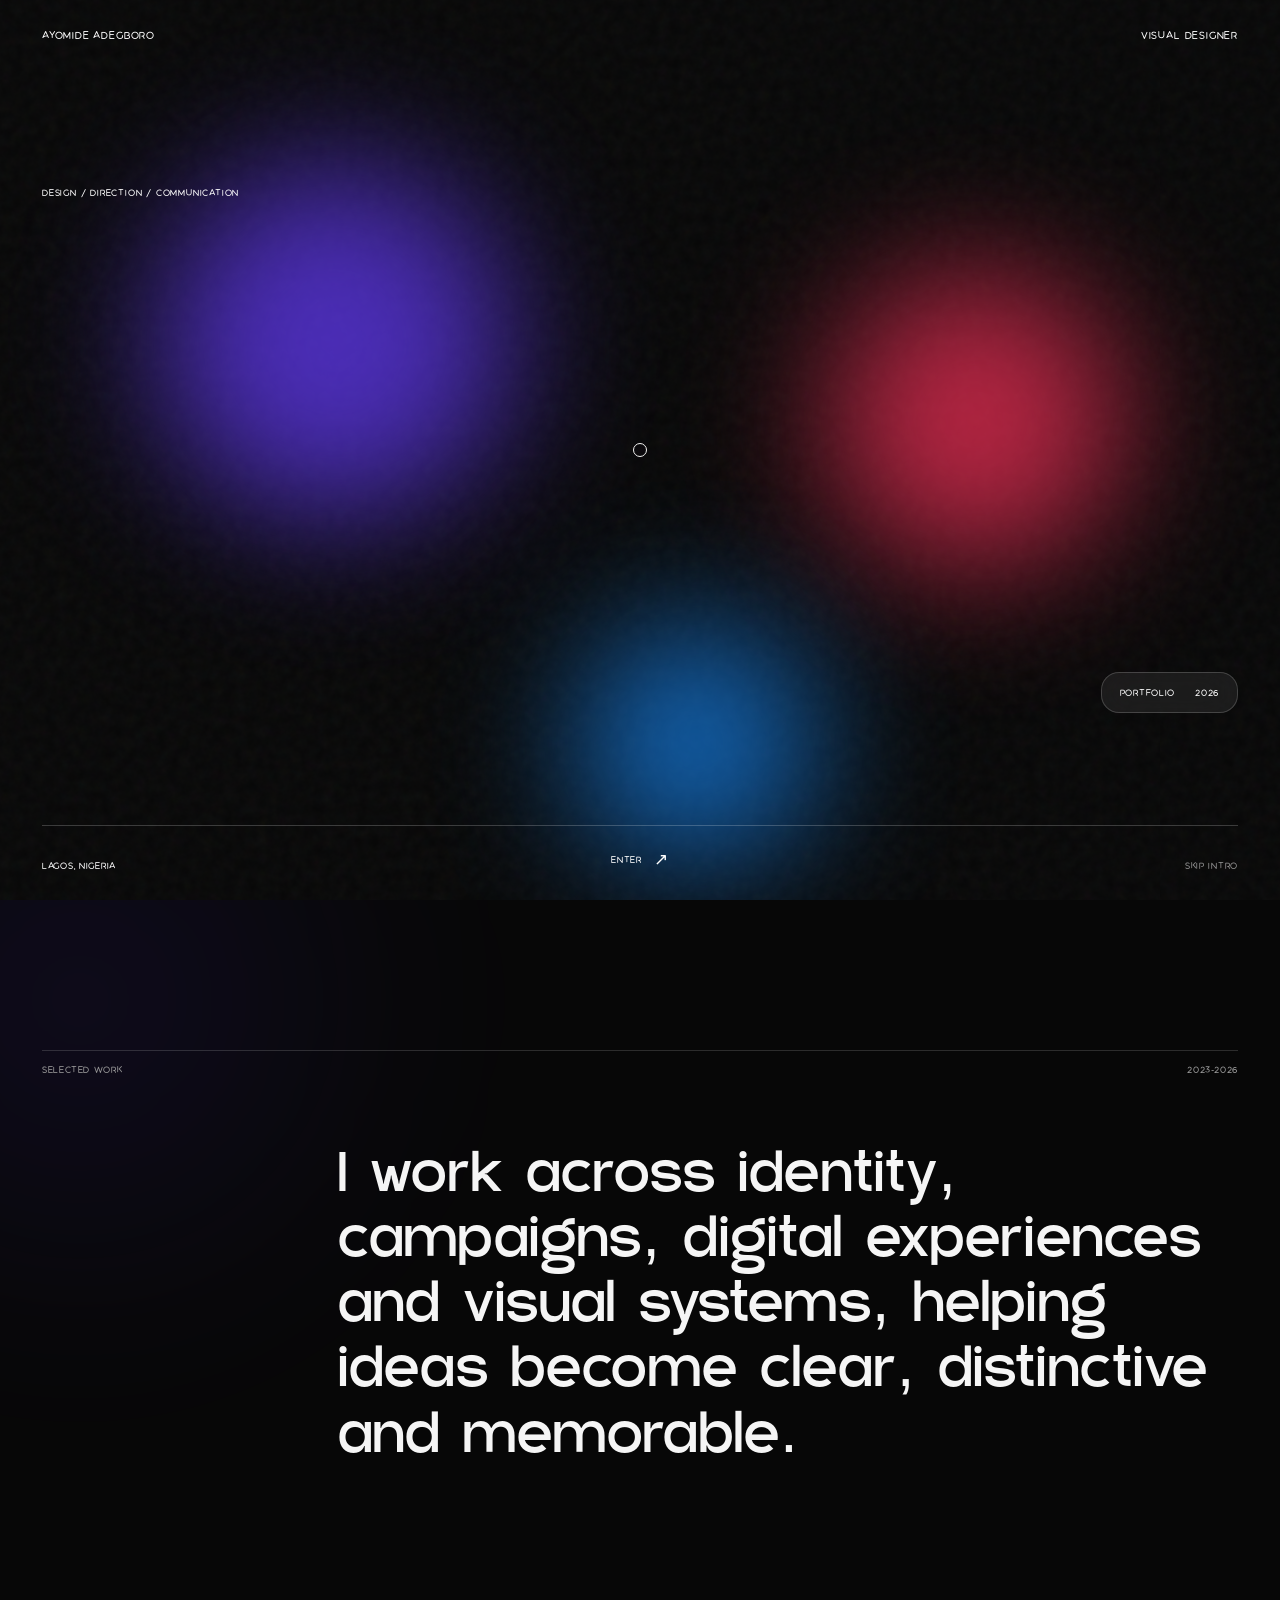
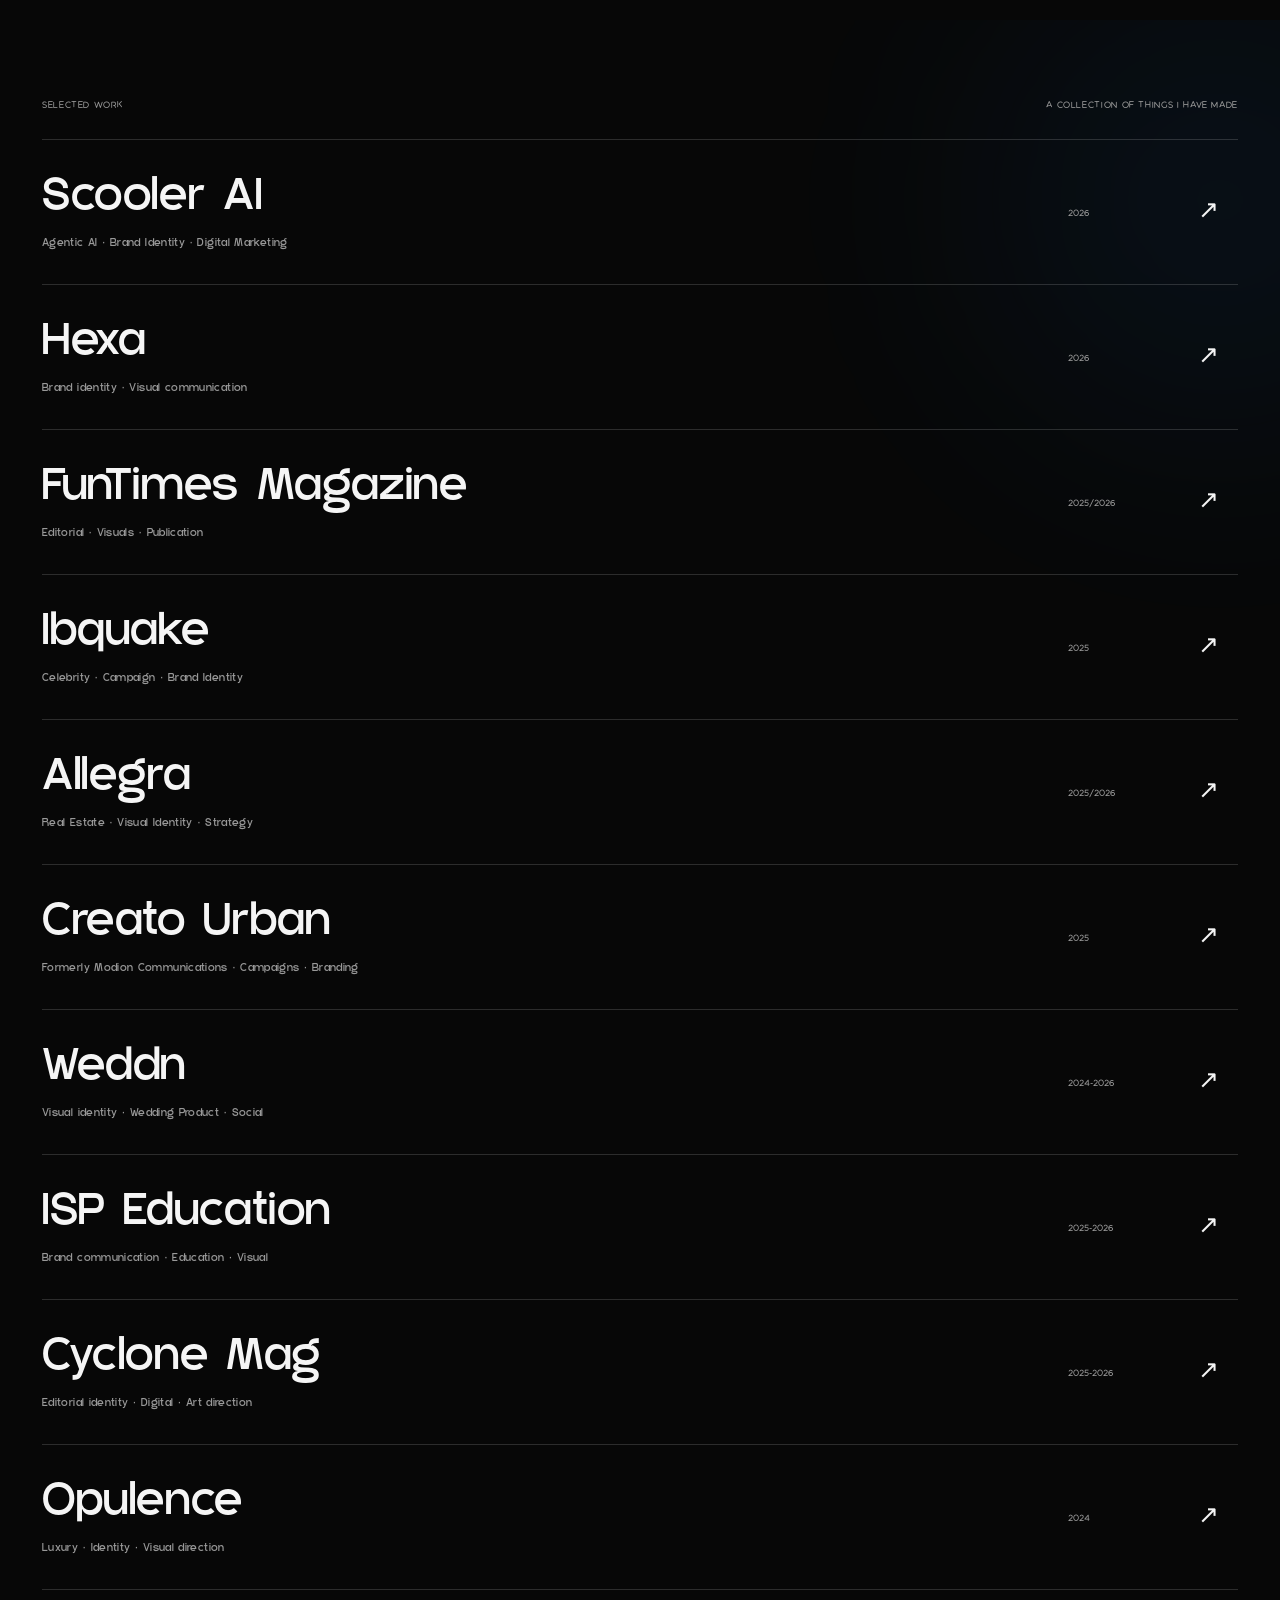
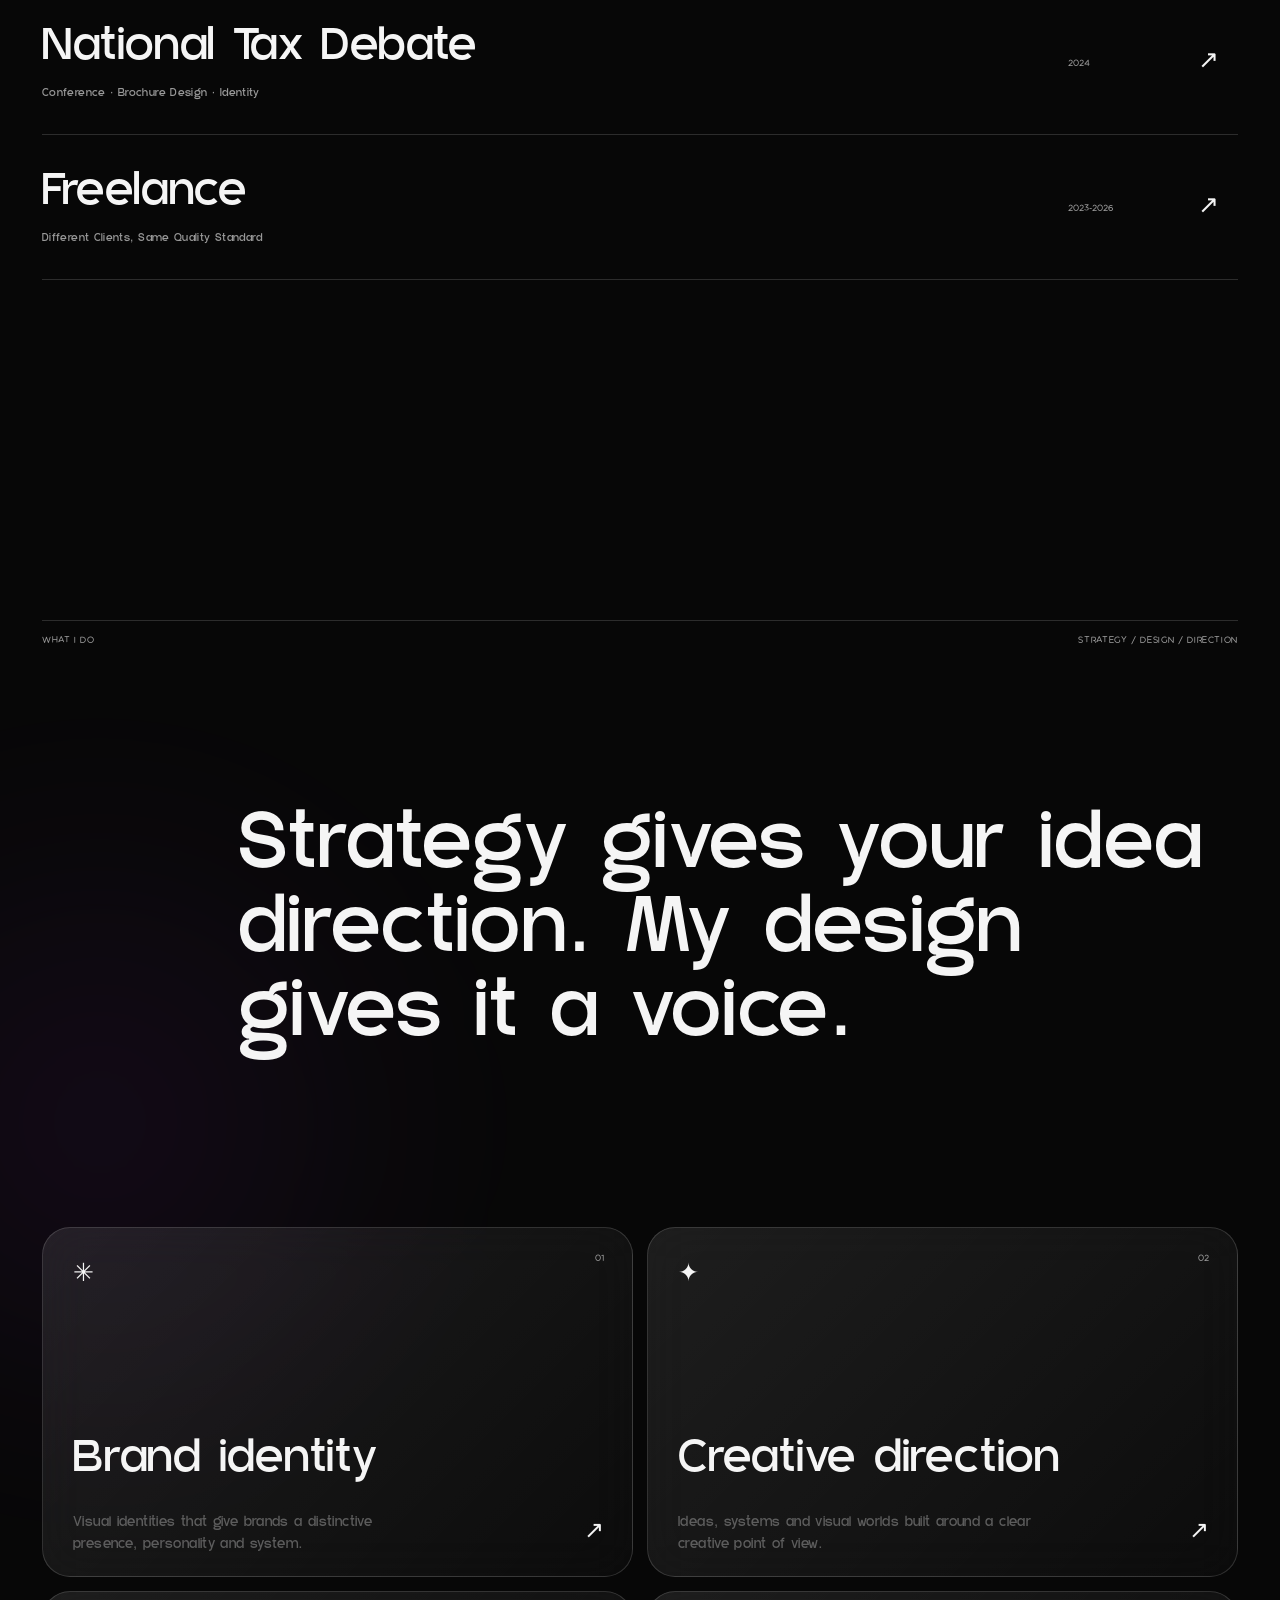
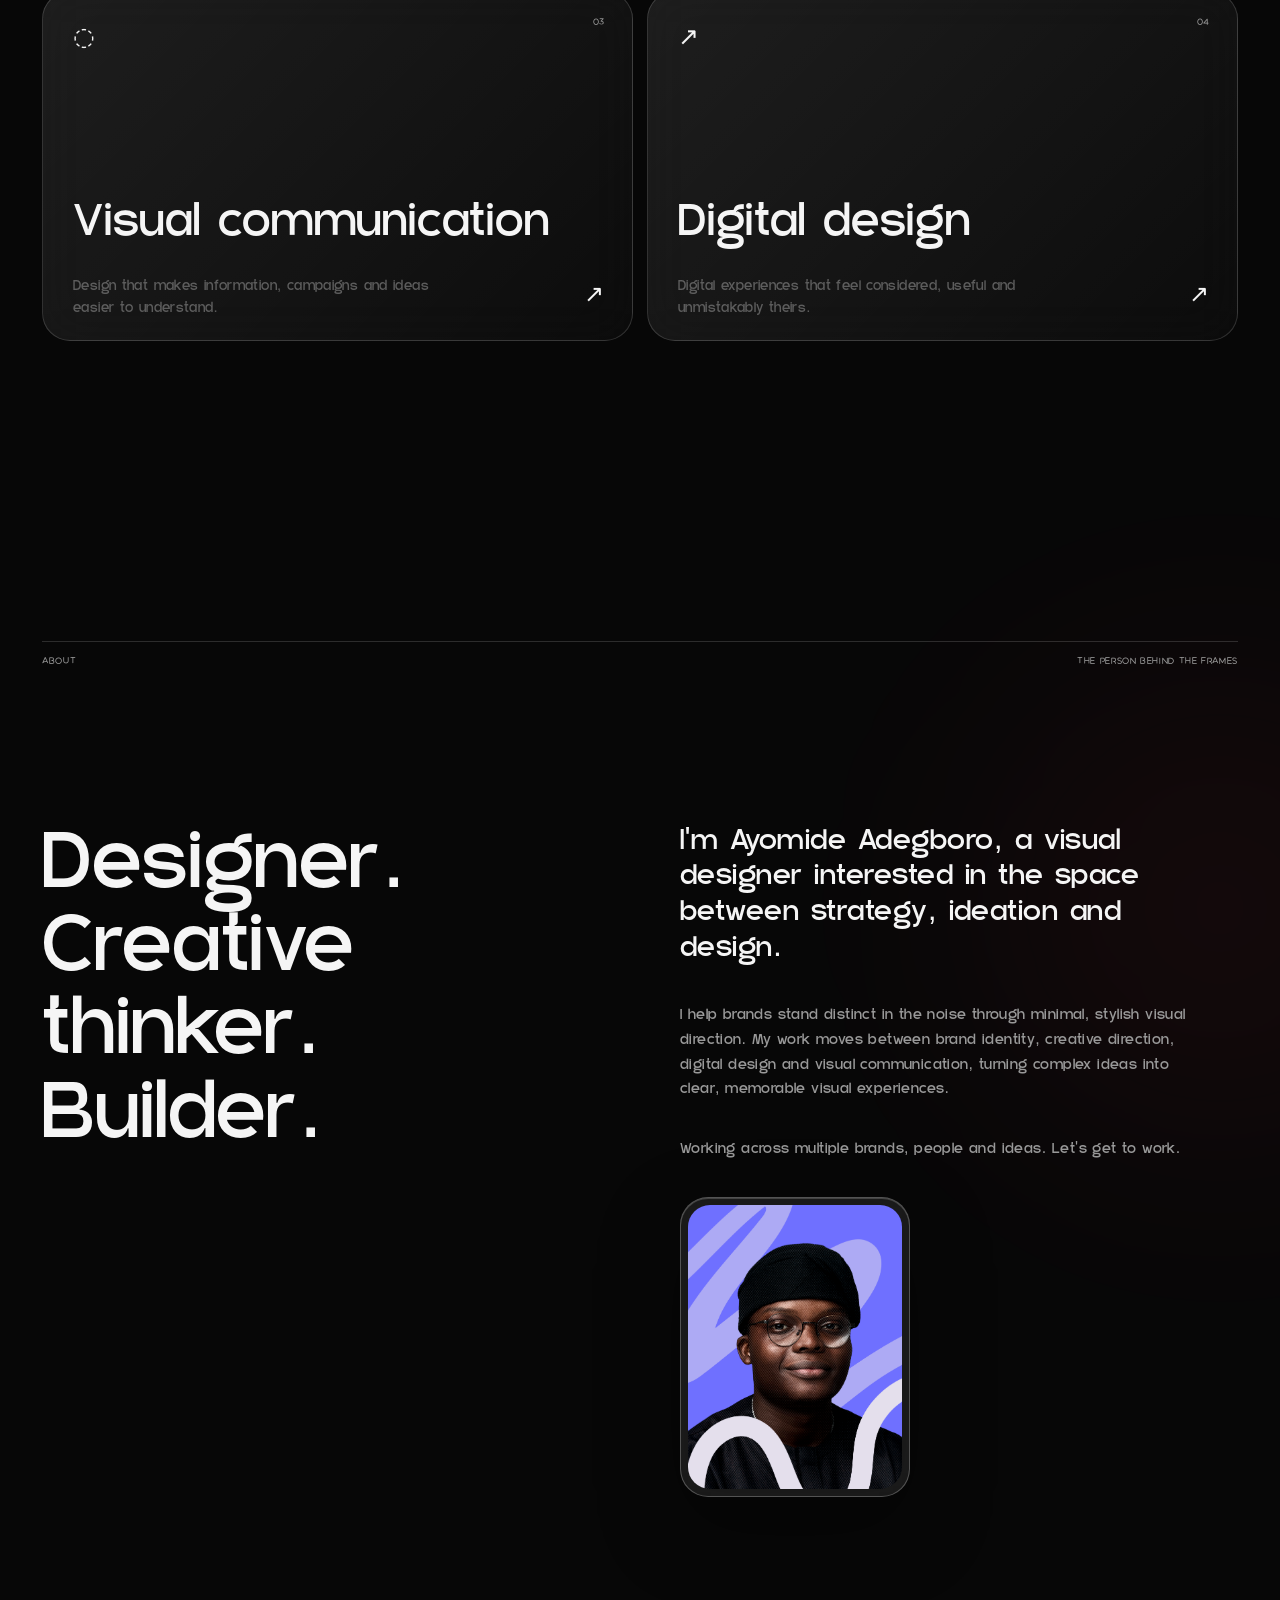
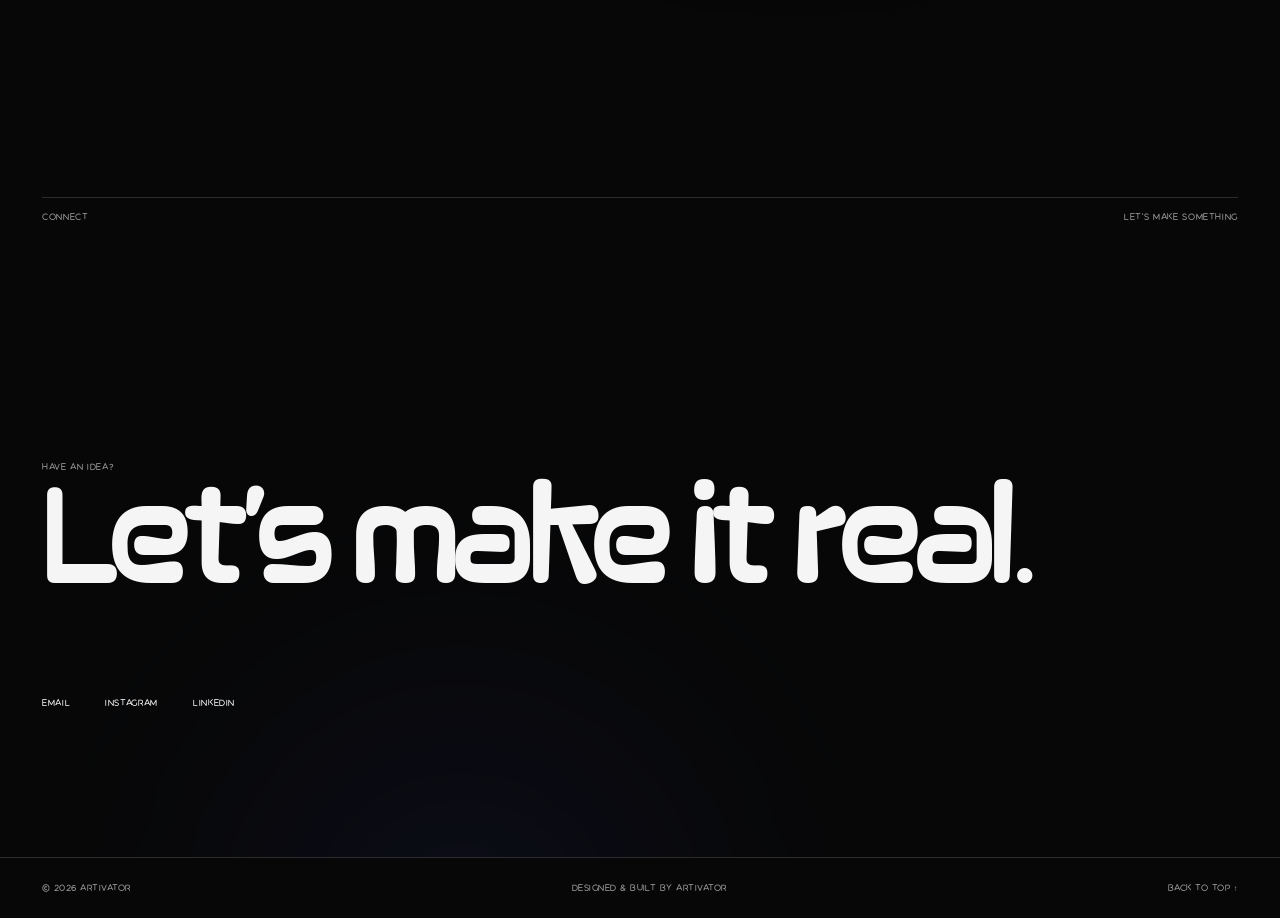
==== commit a579b71e: "Update index.html" ====
--- a/index.html
+++ b/index.html
@@ -10,6 +10,8 @@
   >
 
   <title>Ayomide Adegboro | Visual Designer</title>
+
+  <link rel="icon" type="image/png" href="favicon.png?v=1">
 
   <link rel="preload" href="Rugis.ttf?v=9" as="font" type="font/ttf" crossorigin>
   <link rel="preload" href="Aquatico-Regular.otf?v=3" as="font" type="font/otf" crossorigin>
@@ -261,7 +263,13 @@
       <div class="projects">
 
 
-        <a href="#" class="project reveal" data-project="scooler">
+        <a
+          href="https://drive.google.com/drive/folders/1yqL7suR-GPdDzLmIt4ArSDWBpNplbJn0-?usp=drive_link"
+          class="project reveal"
+          data-project="scooler"
+          target="_blank"
+          rel="noopener noreferrer"
+        >
 
           <div class="project-main">
             <h2>Scooler AI</h2>
@@ -289,7 +297,13 @@
         </a>
 
 
-        <a href="#" class="project reveal" data-project="hexa">
+        <a
+          href="https://drive.google.com/drive/folders/1u21sM2bNdu9KOUjyv5wUbh5TlsxdBKtZ?usp=drive_link"
+          class="project reveal"
+          data-project="hexa"
+          target="_blank"
+          rel="noopener noreferrer"
+        >
 
           <div class="project-main">
             <h2>Hexa</h2>
@@ -317,7 +331,13 @@
         </a>
 
 
-        <a href="#" class="project reveal" data-project="funtimes">
+        <a
+          href="https://drive.google.com/drive/folders/1ZtwLb2_UZgYGc8HWLJ92seaIFWWNejAK?usp=drive_link"
+          class="project reveal"
+          data-project="funtimes"
+          target="_blank"
+          rel="noopener noreferrer"
+        >
 
           <div class="project-main">
             <h2>FunTimes Magazine</h2>
@@ -345,7 +365,13 @@
         </a>
 
 
-        <a href="#" class="project reveal" data-project="ibquake">
+        <a
+          href="https://drive.google.com/drive/folders/1-E1LZNFC_kSGOvhXJhtqKliDKSDHdJUE?usp=drive_link"
+          class="project reveal"
+          data-project="ibquake"
+          target="_blank"
+          rel="noopener noreferrer"
+        >
 
           <div class="project-main">
             <h2>Ibquake</h2>
@@ -373,7 +399,13 @@
         </a>
 
 
-        <a href="#" class="project reveal" data-project="allegra">
+        <a
+          href="https://drive.google.com/drive/folders/1CUywbL9CgD3aEP8UDXb9yf4lTTe8d5MA?usp=drive_link"
+          class="project reveal"
+          data-project="allegra"
+          target="_blank"
+          rel="noopener noreferrer"
+        >
 
           <div class="project-main">
             <h2>Allegra</h2>
@@ -401,7 +433,13 @@
         </a>
 
 
-        <a href="#" class="project reveal" data-project="modion">
+        <a
+          href="https://drive.google.com/drive/folders/1PVwQDAeLJK2ZtZmjNHh4fPL_LSO_SEuO?usp=drive_link"
+          class="project reveal"
+          data-project="modion"
+          target="_blank"
+          rel="noopener noreferrer"
+        >
 
           <div class="project-main">
             <h2>Creato Urban</h2>
@@ -429,7 +467,13 @@
         </a>
 
 
-        <a href="#" class="project reveal" data-project="weddn">
+        <a
+          href="https://drive.google.com/drive/folders/1iJbXfwX-SyhGbmDTWnw00QR22G_d6CHa?usp=drive_link"
+          class="project reveal"
+          data-project="weddn"
+          target="_blank"
+          rel="noopener noreferrer"
+        >
 
           <div class="project-main">
             <h2>Weddn</h2>
@@ -457,7 +501,13 @@
         </a>
 
 
-        <a href="#" class="project reveal" data-project="isp">
+        <a
+          href="https://drive.google.com/drive/folders/1x17YNjOFydDzLmIt4ArSDWBpNplbJn0-?usp=drive_link"
+          class="project reveal"
+          data-project="isp"
+          target="_blank"
+          rel="noopener noreferrer"
+        >
 
           <div class="project-main">
             <h2>ISP Education</h2>
@@ -485,7 +535,13 @@
         </a>
 
 
-        <a href="#" class="project reveal" data-project="cyclone">
+        <a
+          href="https://drive.google.com/drive/folders/1240dtZHnUJkYlUYDmfgmJAUNsbvSNzI0?usp=drive_link"
+          class="project reveal"
+          data-project="cyclone"
+          target="_blank"
+          rel="noopener noreferrer"
+        >
 
           <div class="project-main">
             <h2>Cyclone Mag</h2>
@@ -513,7 +569,13 @@
         </a>
 
 
-        <a href="#" class="project reveal" data-project="opulence">
+        <a
+          href="https://drive.google.com/drive/folders/1A94g5aA603CsQPKdqBgtrLFcYWRxDM6l?usp=drive_link"
+          class="project reveal"
+          data-project="opulence"
+          target="_blank"
+          rel="noopener noreferrer"
+        >
 
           <div class="project-main">
             <h2>Opulence</h2>
@@ -541,7 +603,13 @@
         </a>
 
 
-        <a href="#" class="project reveal" data-project="tax">
+        <a
+          href="https://drive.google.com/drive/folders/1bkO-lygFaup6OGqWUKdKMtmajKlfBNMt?usp=drive_link"
+          class="project reveal"
+          data-project="tax"
+          target="_blank"
+          rel="noopener noreferrer"
+        >
 
           <div class="project-main">
             <h2>National Tax Debate</h2>
@@ -569,7 +637,13 @@
         </a>
 
 
-        <a href="#" class="project reveal" data-project="mcsa">
+        <a
+          href="https://drive.google.com/drive/folders/1YZIzyWYYSnARfTANhp-LH3QA4RoCVz56?usp=drive_link"
+          class="project reveal"
+          data-project="mcsa"
+          target="_blank"
+          rel="noopener noreferrer"
+        >
 
           <div class="project-main">
             <h2>Freelance</h2>
--- a/style.css
+++ b/style.css
@@ -230,6 +230,31 @@
 }
 
 
+.intro-ring {
+  position: absolute;
+  width: clamp(180px, 24vw, 350px);
+  aspect-ratio: 1;
+  border: 1px solid rgba(255,255,255,.22);
+  border-radius: 50%;
+  animation: ringSpin 8s linear infinite;
+}
+
+
+.intro-ring::before,
+.intro-ring::after {
+  content: "";
+  position: absolute;
+  inset: 14px;
+  border: 1px solid rgba(255,255,255,.12);
+  border-radius: 50%;
+}
+
+
+.intro-ring::after {
+  inset: 38%;
+  background: rgba(255,255,255,.1);
+  backdrop-filter: blur(10px);
+}
 
 
 .intro-glass {
@@ -288,32 +313,9 @@
 
 
 .intro-enter span:last-child {
-  position: relative;
-  width: 18px;
-  height: 18px;
-  display: block;
-  font-size: 0;
+  font-family: Arial, sans-serif;
+  font-size: 17px;
   transition: transform .35s ease;
-}
-
-
-.intro-enter span:last-child::before {
-  content: "";
-  position: absolute;
-  width: 16px;
-  height: 9px;
-  left: 0;
-  top: 3px;
-  background: currentColor;
-  clip-path: polygon(
-    0 42%,
-    68% 42%,
-    68% 12%,
-    100% 50%,
-    68% 88%,
-    68% 58%,
-    0 58%
-  );
 }
 
 
@@ -422,6 +424,15 @@
 }
 
 
+@keyframes ringSpin {
+  from {
+    transform: rotate(0deg);
+  }
+
+  to {
+    transform: rotate(360deg);
+  }
+}
 
 
 @keyframes orbOne {
@@ -850,36 +861,9 @@
 
 
 .scroll-arrow {
-  position: relative;
-  width: 14px;
-  height: 18px;
-  display: block;
-  font-size: 0;
+  font-family: Arial, sans-serif;
+  font-size: 18px;
   transition: transform .3s ease;
-}
-
-
-.scroll-arrow::before {
-  content: "";
-  position: absolute;
-  width: 1.5px;
-  height: 11px;
-  background: currentColor;
-  left: 6px;
-  top: 1px;
-}
-
-
-.scroll-arrow::after {
-  content: "";
-  position: absolute;
-  width: 7px;
-  height: 7px;
-  border-right: 1.5px solid currentColor;
-  border-bottom: 1.5px solid currentColor;
-  left: 3px;
-  bottom: 1px;
-  transform: rotate(45deg);
 }
 
 
@@ -898,92 +882,6 @@
   font-family: "Aquatico", Arial, sans-serif;
   font-size: 8px;
   letter-spacing: .08em;
-}
-
-
-/* LIGHT MODE HERO */
-
-body.light .hero {
-  color: #ffffff;
-}
-
-
-body.light .hero-image {
-  filter:
-    blur(5px)
-    brightness(.42)
-    saturate(.8);
-}
-
-
-body.light .hero-colour {
-  opacity: .45;
-  mix-blend-mode: screen;
-}
-
-
-body.light .hero-overlay {
-  background:
-    linear-gradient(
-      to bottom,
-      rgba(0,0,0,.78),
-      rgba(0,0,0,.48) 38%,
-      rgba(0,0,0,.58) 65%,
-      rgba(0,0,0,.86)
-    );
-}
-
-
-body.light .hero-title {
-  color: #ffffff;
-}
-
-
-body.light .outline-text {
-  color: transparent;
-  -webkit-text-stroke: 1.2px rgba(255,255,255,.98);
-}
-
-
-body.light .solid-text {
-  color: #ffffff;
-}
-
-
-body.light .hero-description {
-  color: #ffffff;
-  text-shadow:
-    0 2px 14px rgba(0,0,0,.7),
-    0 1px 3px rgba(0,0,0,.8);
-}
-
-
-body.light .scroll-link {
-  color: #ffffff;
-  text-shadow:
-    0 2px 12px rgba(0,0,0,.65);
-}
-
-
-body.light .scroll-arrow {
-  color: #ffffff;
-}
-
-
-body.light .hero-corner {
-  color: #ffffff;
-  text-shadow:
-    0 2px 12px rgba(0,0,0,.65);
-}
-
-
-body.light .glass-pill {
-  color: #ffffff;
-  background: rgba(0,0,0,.30);
-  border-color: rgba(255,255,255,.32);
-  box-shadow:
-    inset 0 1px 0 rgba(255,255,255,.12),
-    0 10px 30px rgba(0,0,0,.18);
 }
 
 
@@ -999,7 +897,6 @@
   overflow: hidden;
 }
 
-
 .intro-section::before,
 .work-section::before,
 .statement-section::before,
@@ -1015,7 +912,6 @@
   z-index: -1;
   opacity: .8;
 }
-
 
 .intro-section::before {
   left: -280px;
@@ -1027,7 +923,6 @@
   );
 }
 
-
 .work-section::before {
   right: -300px;
   top: -180px;
@@ -1038,7 +933,6 @@
   );
 }
 
-
 .statement-section::before {
   left: -260px;
   top: 20%;
@@ -1049,7 +943,6 @@
   );
 }
 
-
 .about-section::before {
   right: -300px;
   top: 5%;
@@ -1060,7 +953,6 @@
   );
 }
 
-
 .contact-section::before {
   left: 8%;
   bottom: -430px;
@@ -1141,7 +1033,33 @@
   gap: 30px;
   border-bottom: 1px solid var(--line);
   position: relative;
-  transition: padding .5s ease;
+  overflow: hidden;
+  transition:
+    padding .5s ease,
+    color .45s ease,
+    border-color .45s ease;
+}
+
+
+.project::before {
+  content: "";
+  position: absolute;
+  inset: 0;
+  z-index: 0;
+  opacity: 0;
+  transform: scaleX(.96);
+  transform-origin: center;
+  transition:
+    opacity .45s ease,
+    transform .55s cubic-bezier(.2,.8,.2,1),
+    background .45s ease;
+  pointer-events: none;
+}
+
+
+.project > * {
+  position: relative;
+  z-index: 2;
 }
 
 
@@ -1157,7 +1075,9 @@
   font-weight: 400;
   line-height: 1;
   letter-spacing: .012em;
-  transition: transform .45s ease;
+  transition:
+    transform .45s ease,
+    color .45s ease;
 }
 
 
@@ -1167,6 +1087,7 @@
   letter-spacing: .03em;
   color: var(--muted);
   margin-top: 11px;
+  transition: color .45s ease;
 }
 
 
@@ -1174,41 +1095,26 @@
   font-family: "Aquatico", Arial, sans-serif;
   font-size: 8px;
   color: var(--muted);
+  transition: color .45s ease;
 }
 
 
 .project-arrow {
-  width: 24px;
-  height: 18px;
-  position: relative;
-  font-size: 0;
+  font-size: 25px;
   transition: transform .4s ease;
-}
-
-
-.project-arrow::before {
-  content: "";
-  position: absolute;
-  width: 20px;
-  height: 11px;
-  left: 1px;
-  top: 3px;
-  background: currentColor;
-  clip-path: polygon(
-    0 42%,
-    68% 42%,
-    68% 12%,
-    100% 50%,
-    68% 88%,
-    68% 58%,
-    0 58%
-  );
 }
 
 
 .project:hover {
   padding-left: 18px;
   padding-right: 18px;
+  border-bottom-color: transparent;
+}
+
+
+.project:hover::before {
+  opacity: 1;
+  transform: scaleX(1);
 }
 
 
@@ -1219,6 +1125,94 @@
 
 .project:hover .project-arrow {
   transform: translate(5px,-5px);
+}
+
+
+.project:hover .project-main p,
+.project:hover .project-year {
+  color: currentColor;
+}
+
+
+/* PROJECT HOVER COLOURS */
+
+.project[data-project="scooler"]::before {
+  background: #063eff;
+}
+
+.project[data-project="hexa"]::before {
+  background: linear-gradient(110deg, #6333c3 0%, #ff3bbe 100%);
+}
+
+.project[data-project="funtimes"]::before {
+  background: #00bf63;
+}
+
+.project[data-project="ibquake"]::before {
+  background: #af3bff;
+}
+
+.project[data-project="allegra"]::before {
+  background: #fff9be;
+}
+
+.project[data-project="modion"]::before {
+  background: #ff6166;
+}
+
+.project[data-project="weddn"]::before {
+  background: #BDE5CC;
+}
+
+.project[data-project="isp"]::before {
+  background: #22B50C;
+}
+
+.project[data-project="cyclone"]::before {
+  background: #ae66ff;
+}
+
+.project[data-project="tax"]::before {
+  background: #8290ff;
+}
+
+.project[data-project="opulence"]::before {
+  background: #ffa547;
+}
+
+.project[data-project="mcsa"]::before {
+  background: #ff8a00;
+}
+
+
+/* LIGHT TEXT ON COLOURFUL PROJECTS */
+
+.project[data-project="scooler"]:hover,
+.project[data-project="hexa"]:hover,
+.project[data-project="funtimes"]:hover,
+.project[data-project="ibquake"]:hover,
+.project[data-project="modion"]:hover,
+.project[data-project="isp"]:hover,
+.project[data-project="cyclone"]:hover,
+.project[data-project="tax"]:hover,
+.project[data-project="opulence"]:hover,
+.project[data-project="mcsa"]:hover {
+  color: white;
+}
+
+
+/* DARK TEXT ON LIGHT PROJECTS */
+
+.project[data-project="allegra"]:hover,
+.project[data-project="weddn"]:hover {
+  color: #111111;
+}
+
+.project[data-project="allegra"]:hover .project-main p,
+.project[data-project="allegra"]:hover .project-year,
+.project[data-project="weddn"]:hover .project-main p,
+.project[data-project="weddn"]:hover .project-year {
+  color: rgba(17,17,17,.65);
 }
 
 
@@ -1470,30 +1464,8 @@
   position: absolute;
   right: 28px;
   bottom: 27px;
-  width: 24px;
-  height: 18px;
-  font-size: 0;
+  font-size: 24px;
   transition: transform .4s ease;
-}
-
-
-.service-arrow::before {
-  content: "";
-  position: absolute;
-  width: 20px;
-  height: 11px;
-  left: 1px;
-  top: 3px;
-  background: currentColor;
-  clip-path: polygon(
-    0 42%,
-    68% 42%,
-    68% 12%,
-    100% 50%,
-    68% 88%,
-    68% 58%,
-    0 58%
-  );
 }
 
 
@@ -1506,7 +1478,6 @@
 
 .about-section {
   min-height: 100vh;
-  position: relative;
 }
 
 
@@ -1550,66 +1521,6 @@
 }
 
 
-/* PROFILE CARD */
-
-.about-photo-card {
-  position: relative;
-  left: auto;
-  top: auto;
-
-  width: 230px;
-  height: 300px;
-
-  margin-top: 10px;
-
-  padding: 7px;
-
-  z-index: 1;
-
-  overflow: hidden;
-
-  border: 1px solid rgba(255,255,255,.25);
-  border-radius: 28px;
-
-  background: rgba(255,255,255,.08);
-
-  backdrop-filter: blur(22px);
-  -webkit-backdrop-filter: blur(22px);
-
-  box-shadow:
-    0 30px 80px rgba(0,0,0,.35),
-    inset 0 1px 0 rgba(255,255,255,.18);
-
-  opacity: 0;
-  transform: translateX(120px) rotate(6deg);
-
-  transition:
-    transform 1.1s cubic-bezier(.16,1,.3,1),
-    opacity .8s ease;
-}
-
-
-.about-copy.visible .about-photo-card {
-  opacity: 1;
-  transform: translateX(0) rotate(0deg);
-}
-
-
-.about-photo-card img {
-  width: 100%;
-  height: 100%;
-  display: block;
-  object-fit: cover;
-  border-radius: 22px;
-}
-
-
-body.light .about-photo-card {
-  background: rgba(255,255,255,.42);
-  border-color: rgba(0,0,0,.12);
-}
-
-
 /* CONTACT */
 
 .contact-section {
@@ -1660,38 +1571,6 @@
 
 /* FOOTER */
 
-.footer-arrow {
-  display: inline-block;
-  width: 13px;
-  height: 13px;
-  position: relative;
-  font-size: 0;
-  vertical-align: middle;
-  margin-left: 5px;
-}
-
-
-.footer-arrow::before {
-  content: "";
-  position: absolute;
-  width: 12px;
-  height: 8px;
-  left: 0;
-  top: 2px;
-  background: currentColor;
-  clip-path: polygon(
-    0 42%,
-    68% 42%,
-    68% 12%,
-    100% 50%,
-    68% 88%,
-    68% 58%,
-    0 58%
-  );
-  transform: rotate(-45deg);
-}
-
-
 .site-footer {
   padding: 25px 42px;
   border-top: 1px solid var(--line);
@@ -1705,36 +1584,6 @@
 }
 
 
-.site-footer a {
-  font-size: 8px;
-  display: inline-flex;
-  align-items: center;
-  gap: 8px;
-}
-
-
-.site-footer a::before {
-  content: "BACK TO TOP";
-  font-size: 8px;
-}
-
-
-.site-footer a::after {
-  content: "";
-  width: 8px;
-  height: 8px;
-  border-top: 1px solid currentColor;
-  border-right: 1px solid currentColor;
-  transform: rotate(-45deg);
-  transition: transform .3s ease;
-}
-
-
-.site-footer a:hover::after {
-  transform: translate(3px,-3px) rotate(-45deg);
-}
-
-
 /* REVEAL */
 
 .reveal {
@@ -1752,6 +1601,49 @@
 }
 
 
+/* ABOUT PHOTO CARD */
+
+.about-photo-card {
+  position: relative;
+  left: auto;
+  top: auto;
+  width: 230px;
+  height: 300px;
+  margin-top: 10px;
+  padding: 7px;
+  z-index: 1;
+  overflow: hidden;
+  border: 1px solid rgba(255,255,255,.25);
+  border-radius: 28px;
+  background: rgba(255,255,255,.08);
+  backdrop-filter: blur(22px);
+  -webkit-backdrop-filter: blur(22px);
+  box-shadow:
+    0 30px 80px rgba(0,0,0,.35),
+    inset 0 1px 0 rgba(255,255,255,.18);
+  opacity: 0;
+  transform: translateX(120px) rotate(6deg);
+  transition:
+    transform 1.1s cubic-bezier(.16,1,.3,1),
+    opacity .8s ease;
+}
+
+
+.about-photo-card img {
+  width: 100%;
+  height: 100%;
+  display: block;
+  object-fit: cover;
+  border-radius: 22px;
+}
+
+
+.about-photo-card.visible {
+  opacity: 1;
+  transform: translateX(0) rotate(0);
+}
+
+
 /* MOBILE */
 
 @media (max-width: 800px) {
@@ -1898,26 +1790,6 @@
   .hero-corner {
     left: 20px;
     bottom: 25px;
-  }
-
-
-  body.light .hero-image {
-    filter:
-      blur(5px)
-      brightness(.38)
-      saturate(.75);
-  }
-
-
-  body.light .hero-overlay {
-    background:
-      linear-gradient(
-        to bottom,
-        rgba(0,0,0,.82),
-        rgba(0,0,0,.55) 40%,
-        rgba(0,0,0,.64) 68%,
-        rgba(0,0,0,.9)
-      );
   }
 
 
@@ -1983,6 +1855,16 @@
   }
 
 
+  .project::before {
+    transform: none;
+  }
+
+
+  .project:hover::before {
+    transform: none;
+  }
+
+
   .statement {
     margin: 100px 0;
   }
@@ -2023,15 +1905,14 @@
 
 
   .about-photo-card {
-    width: 170px;
-    height: 230px;
-    border-radius: 22px;
-    margin-top: 5px;
+    width: 190px;
+    height: 250px;
+    border-radius: 24px;
   }
 
 
   .about-photo-card img {
-    border-radius: 17px;
+    border-radius: 18px;
   }
 
 
